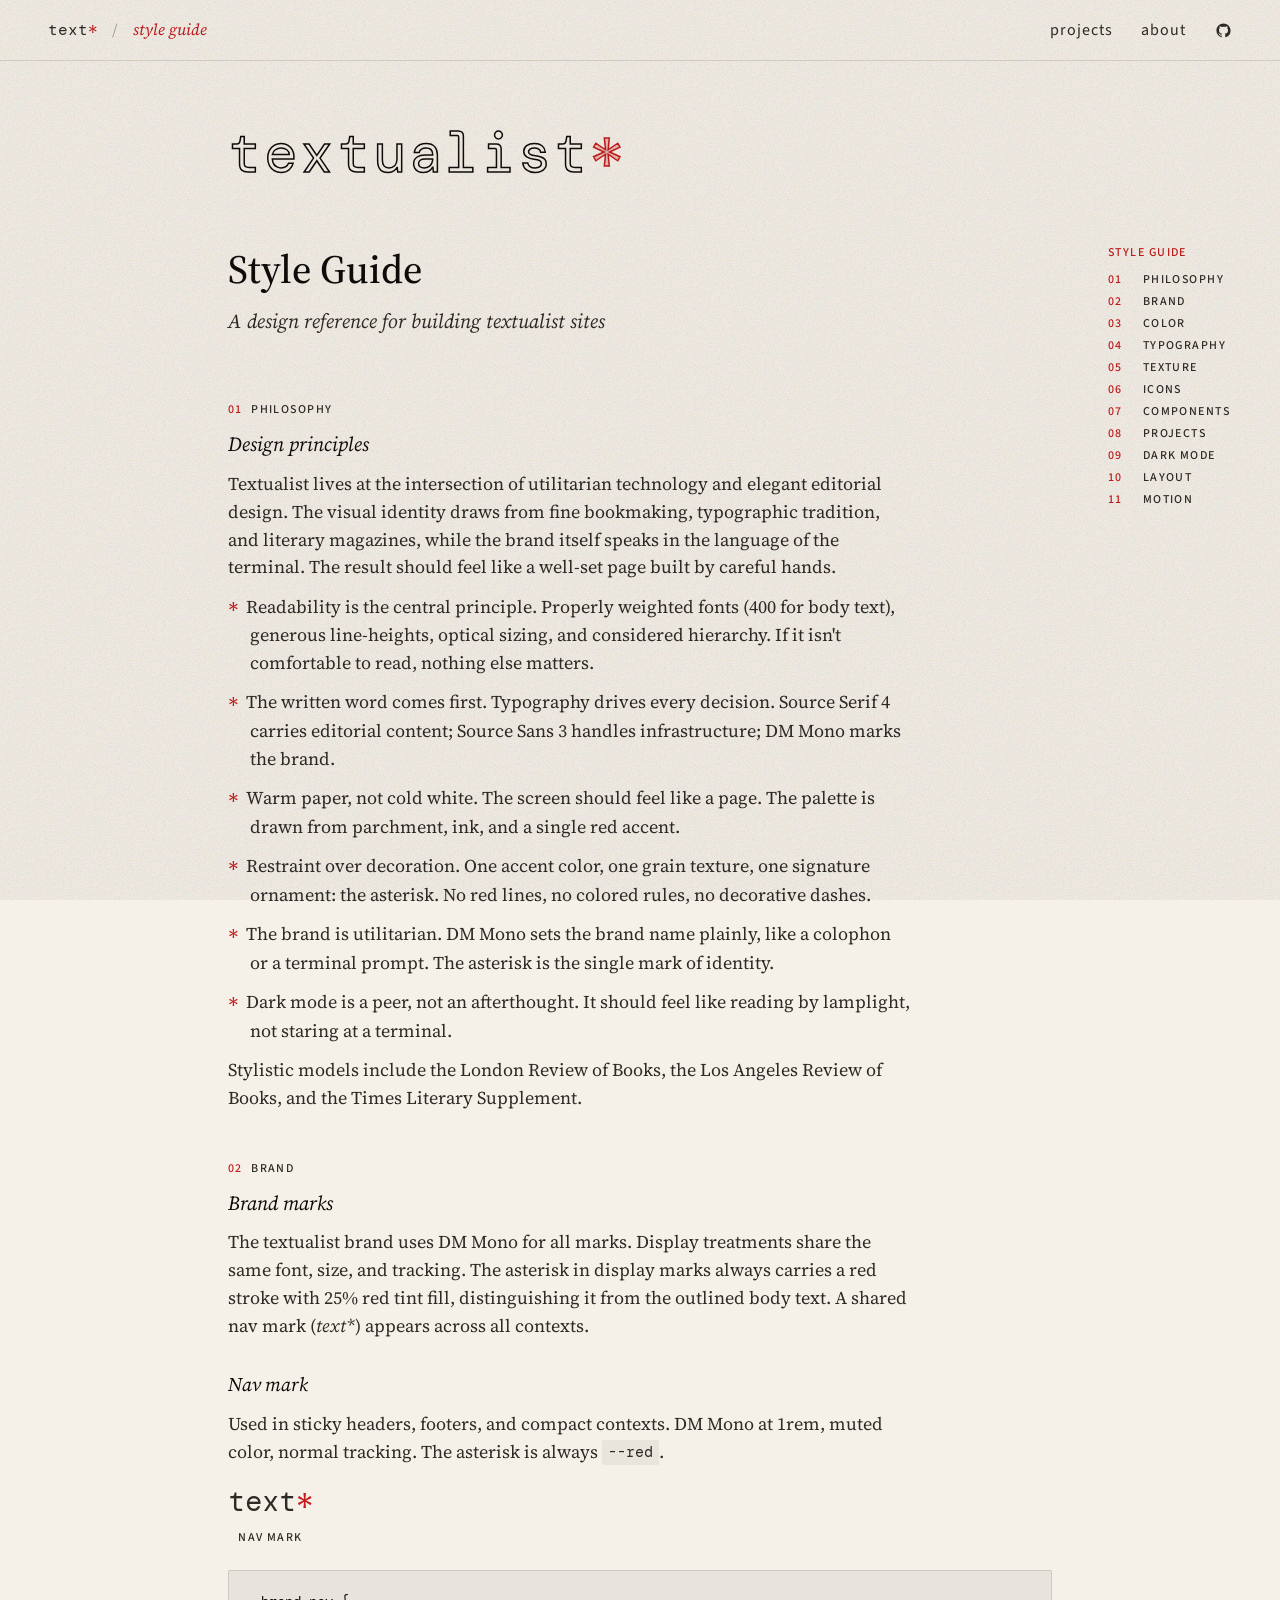
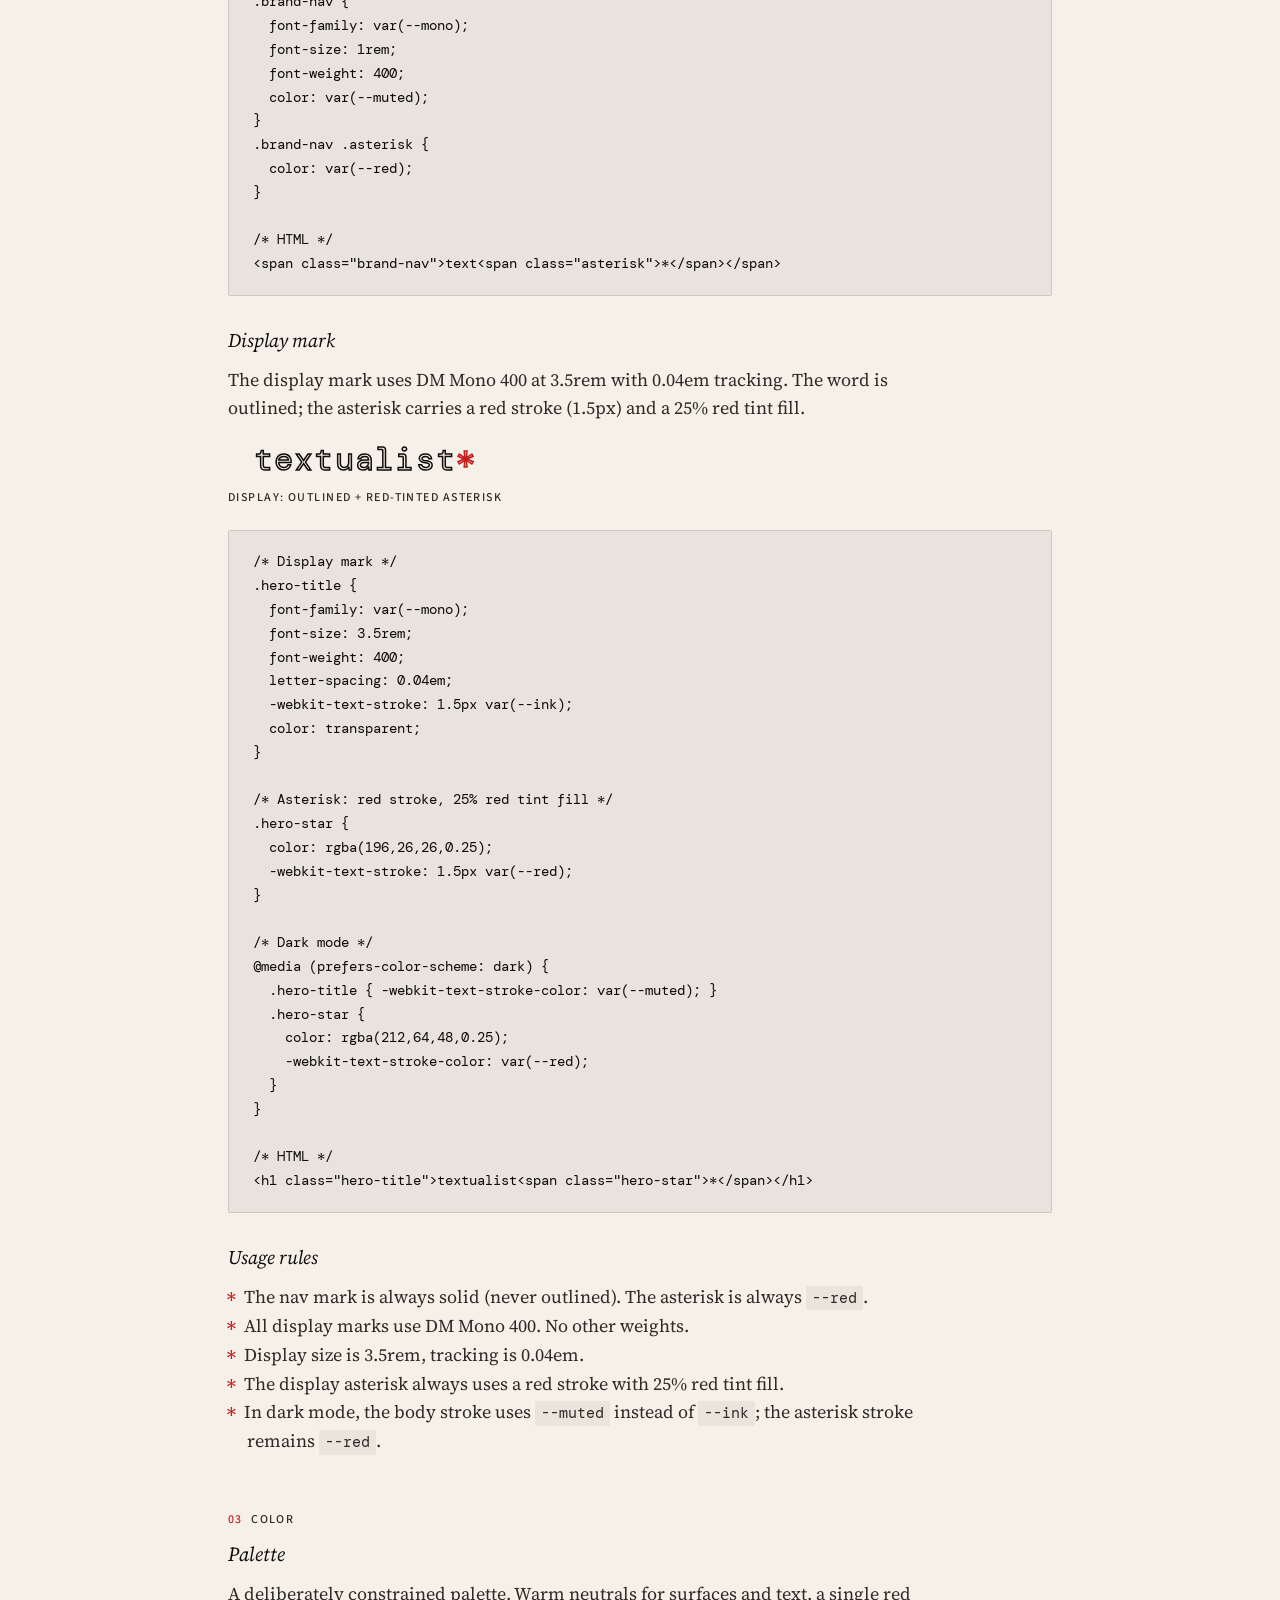
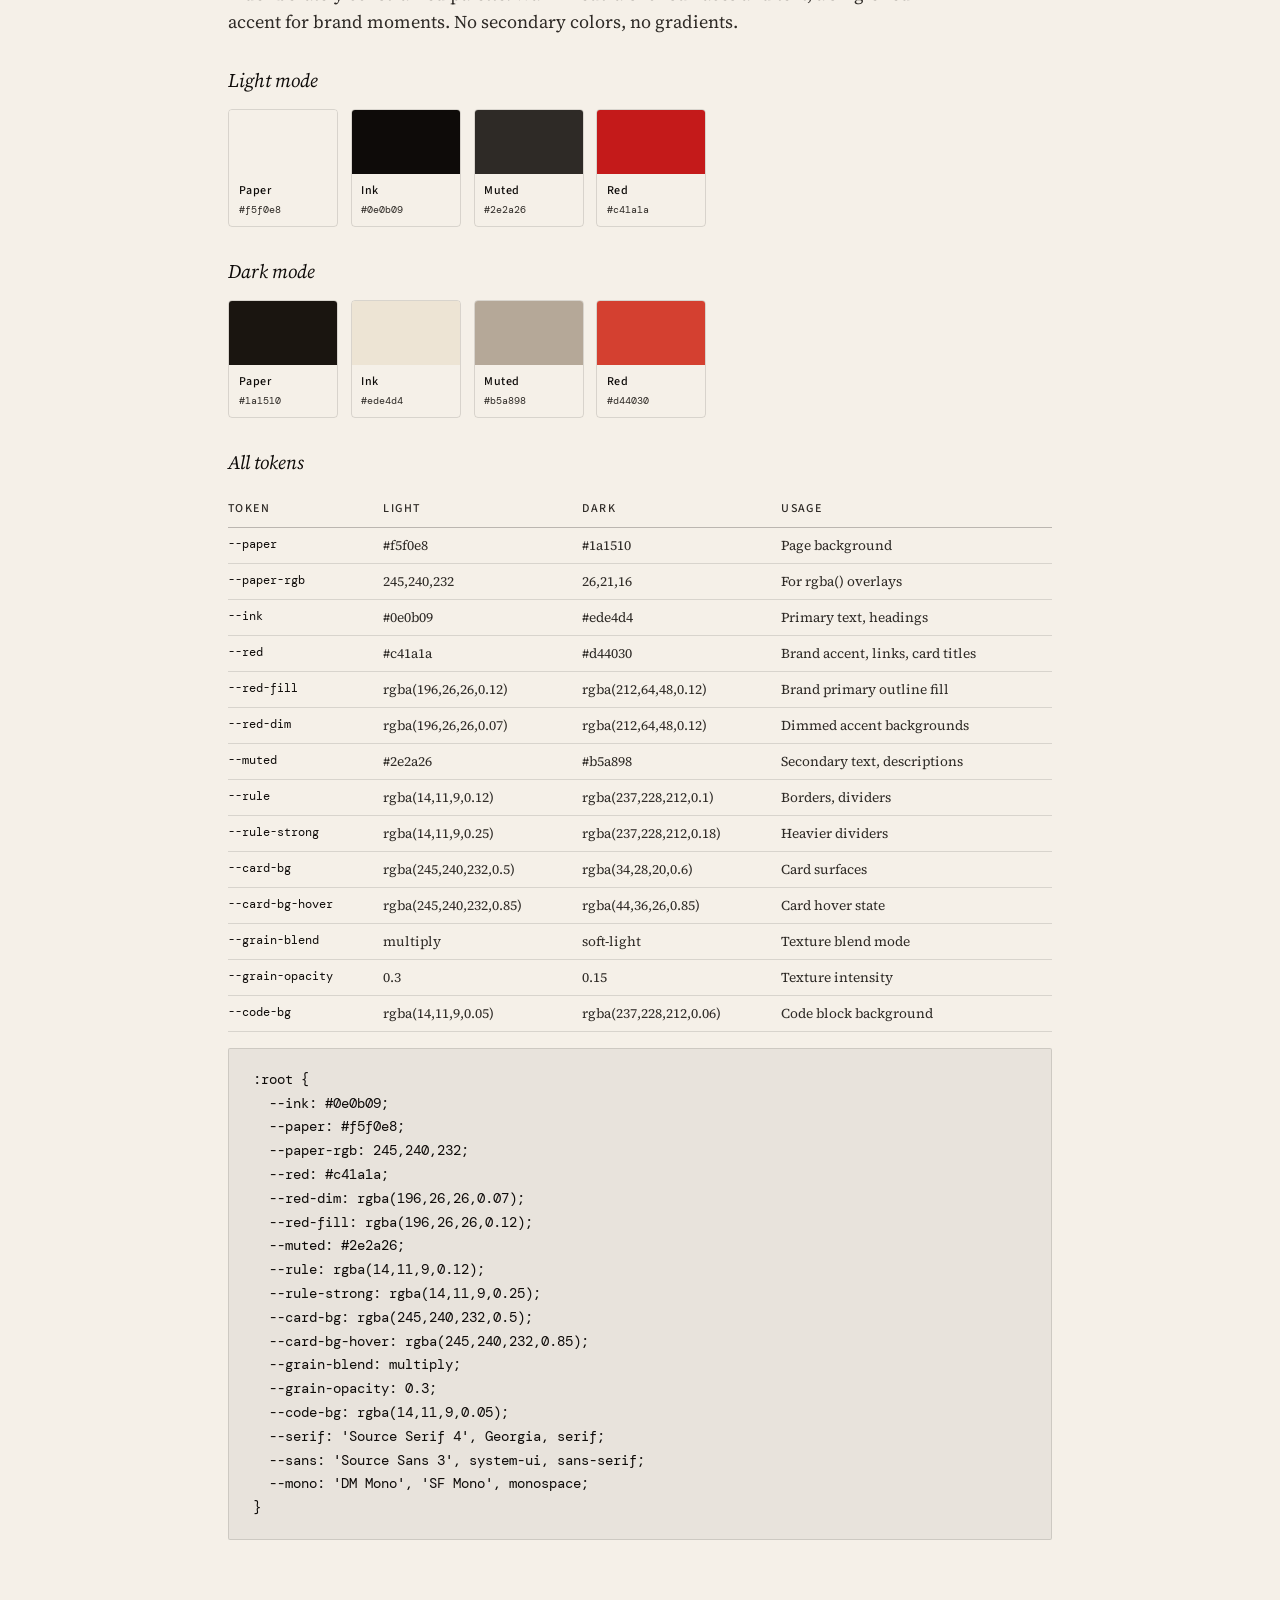
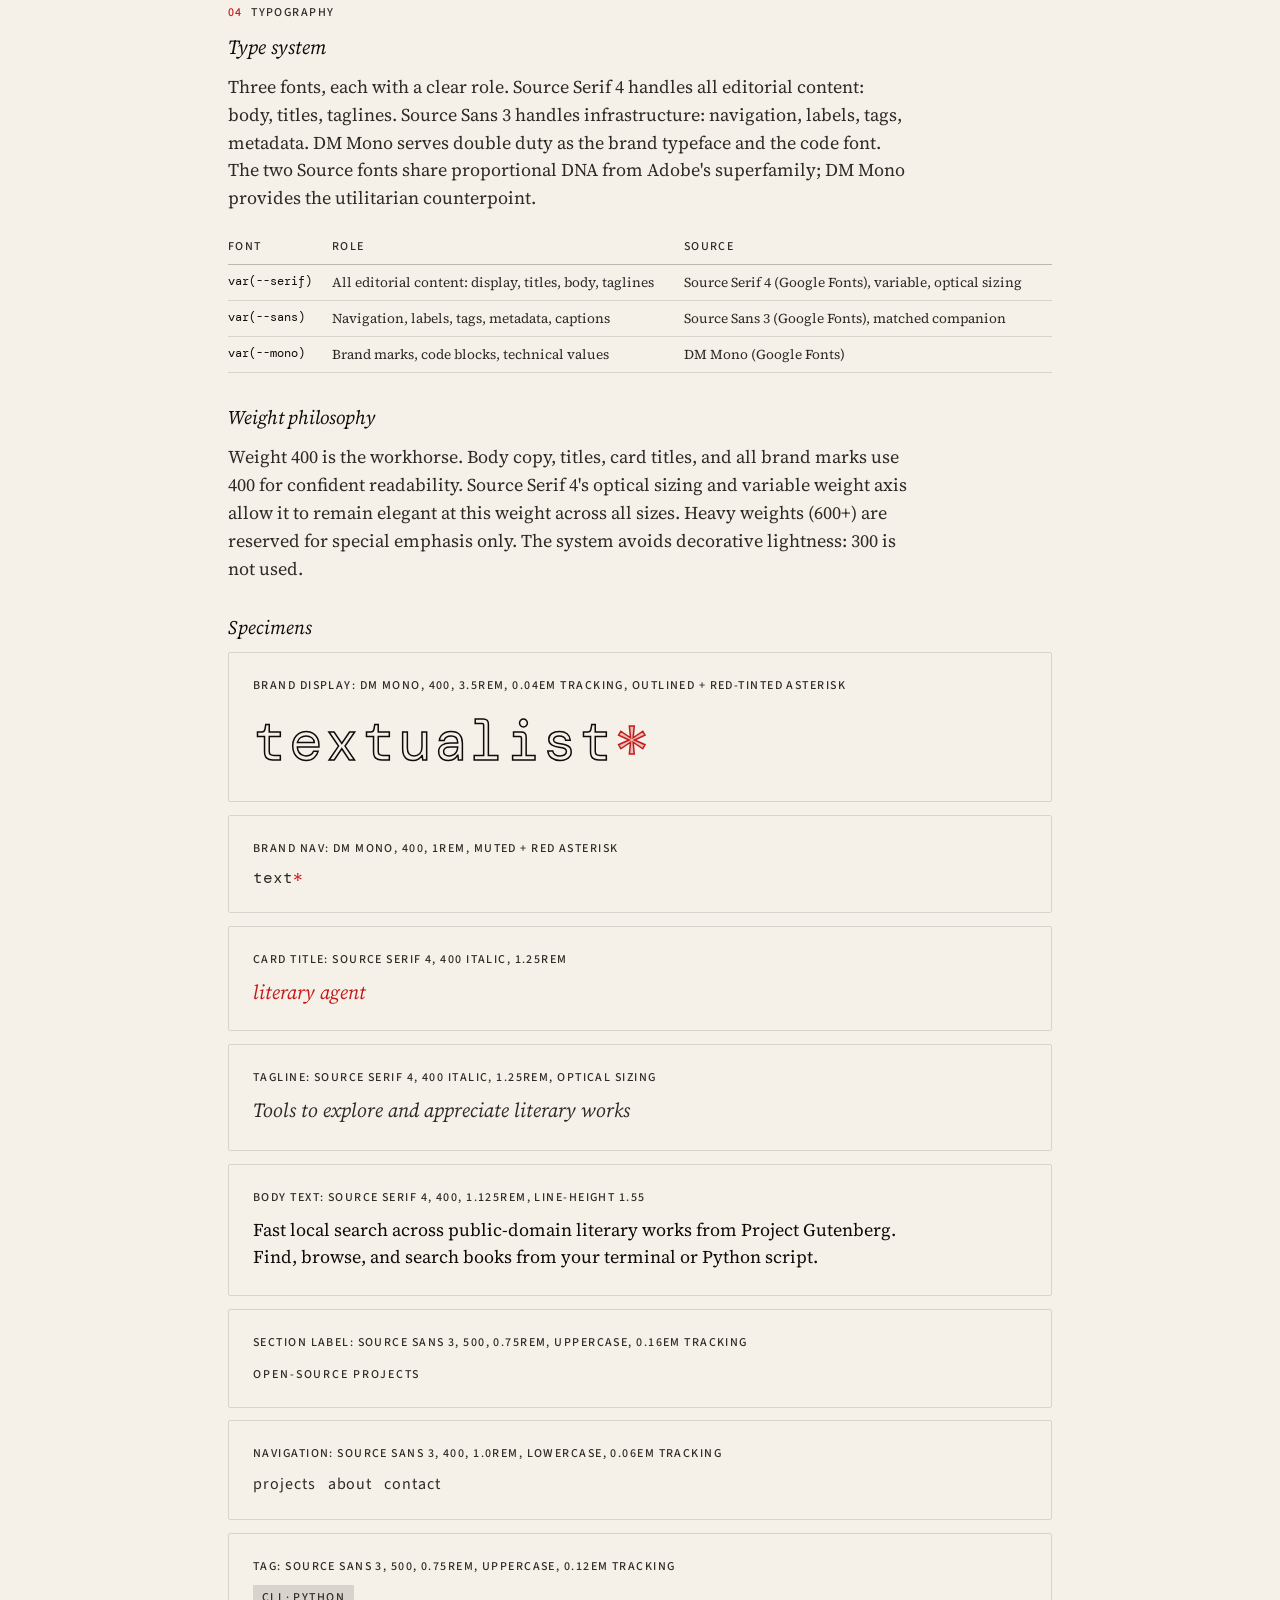
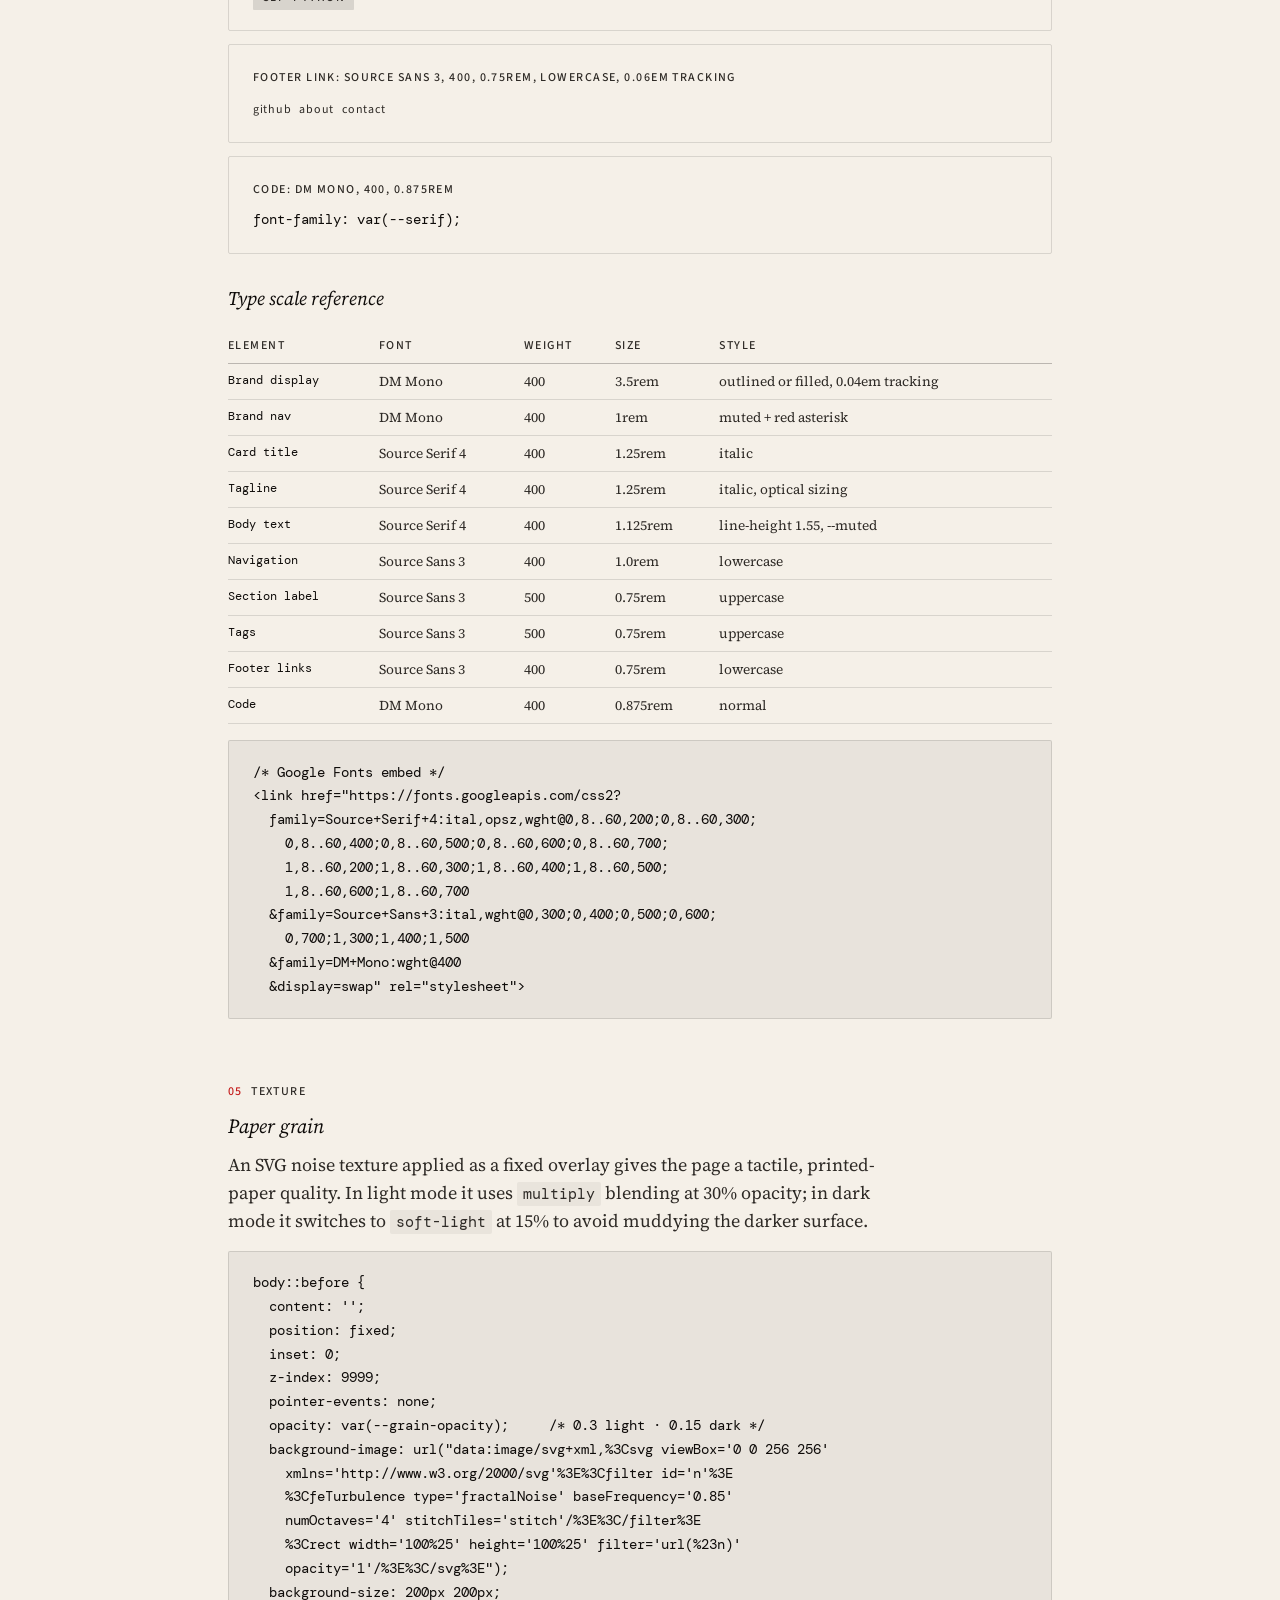
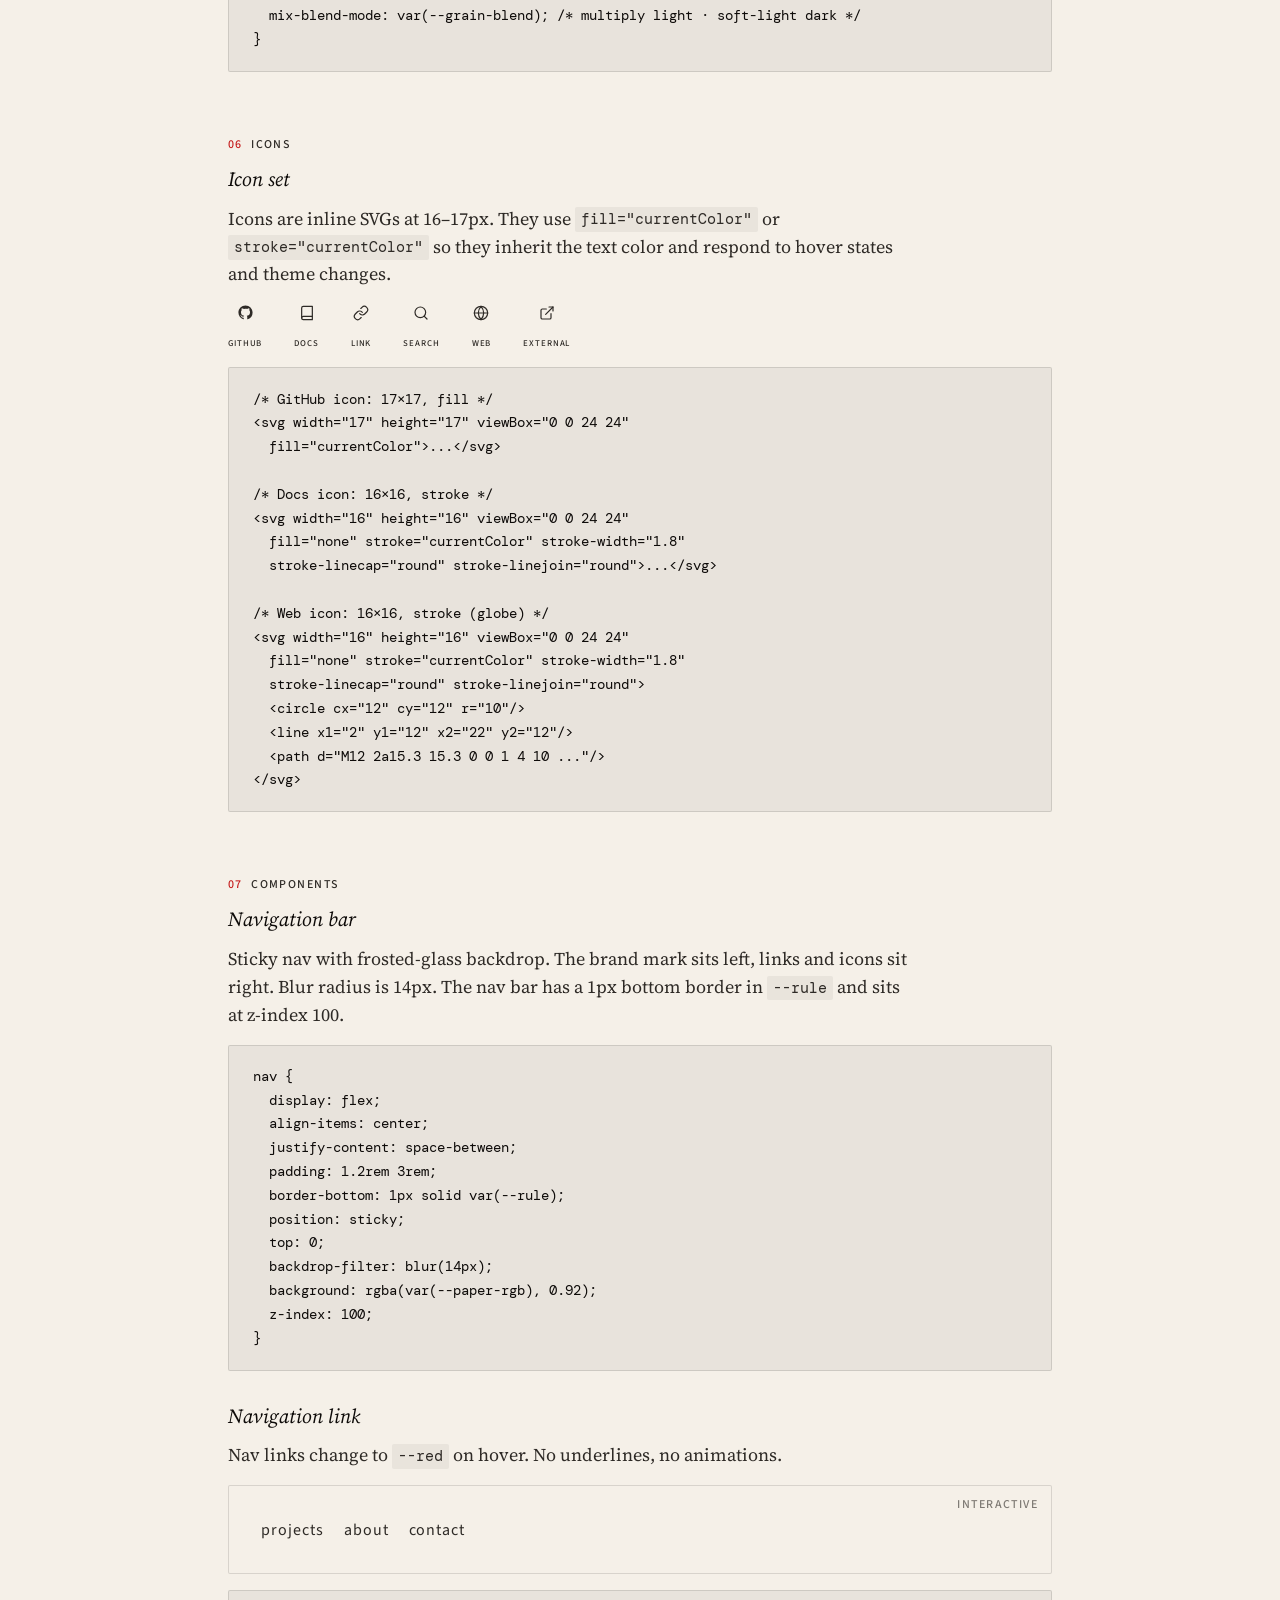
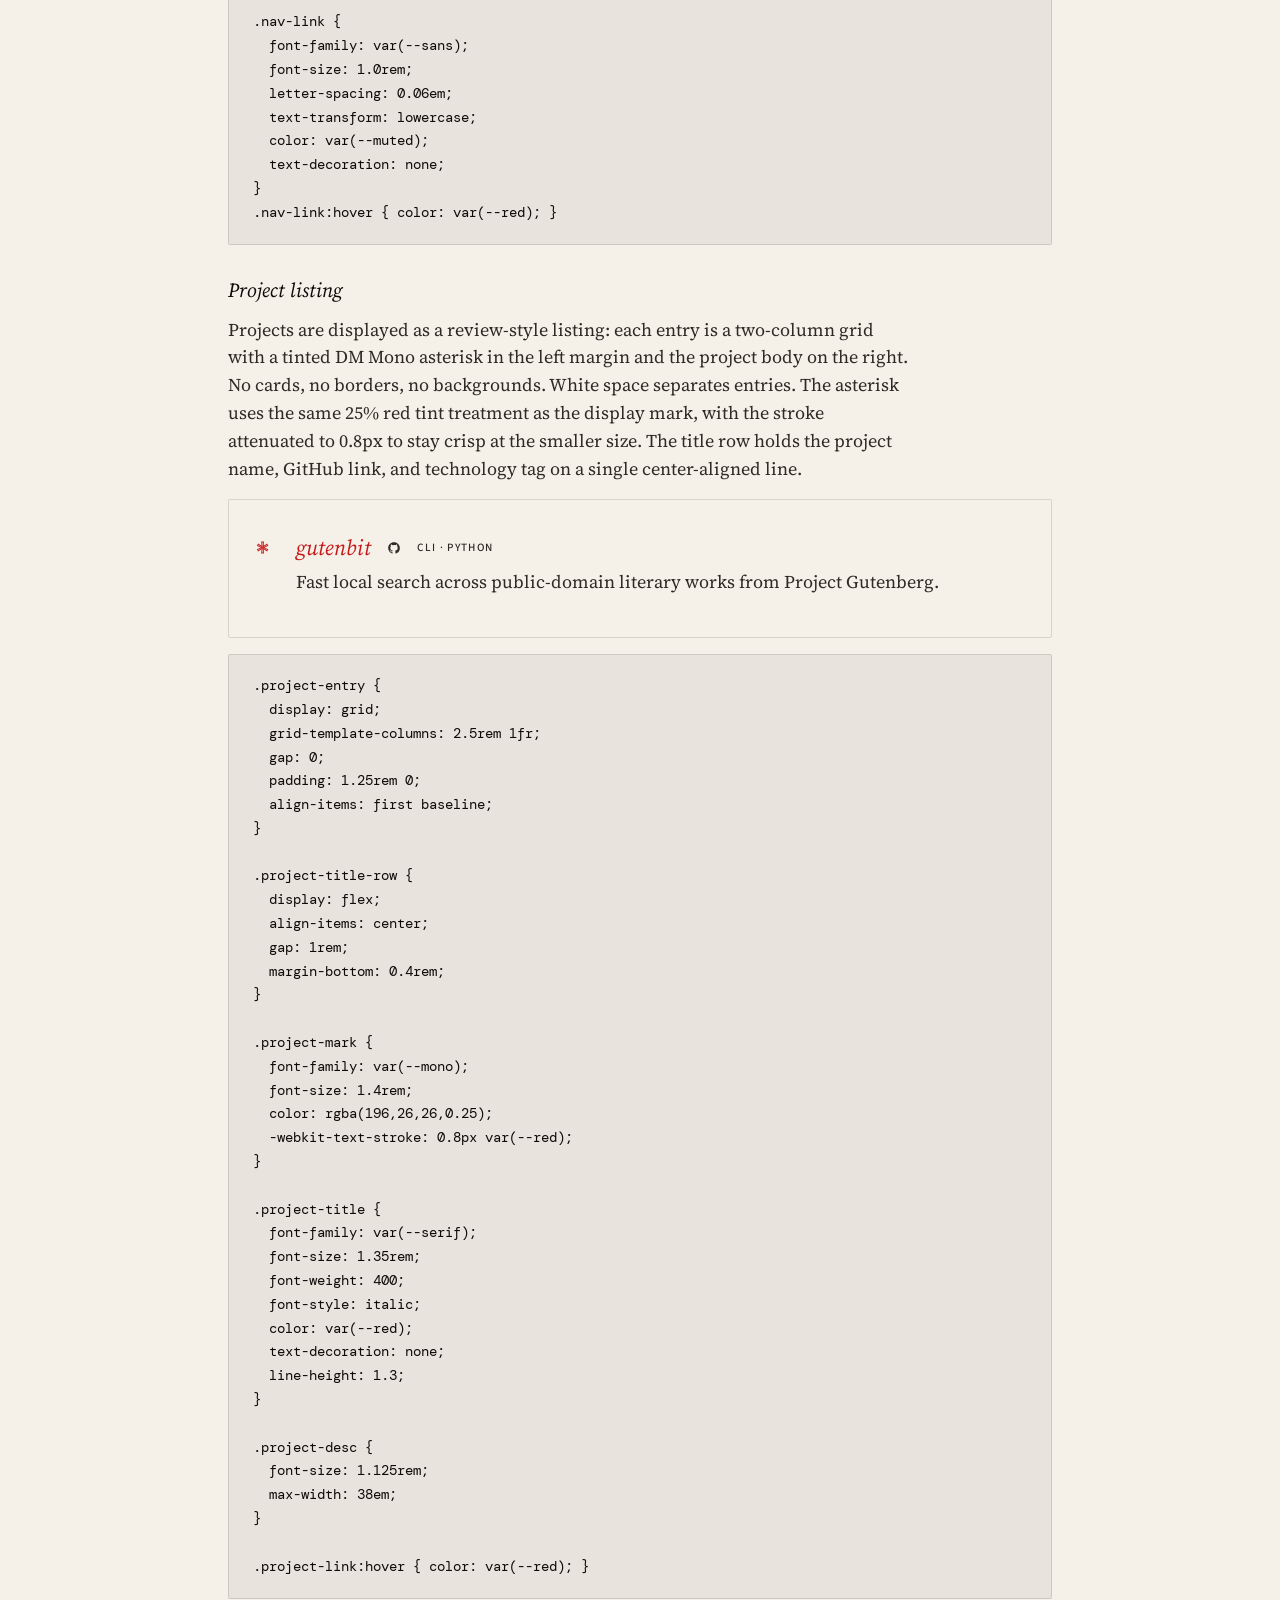
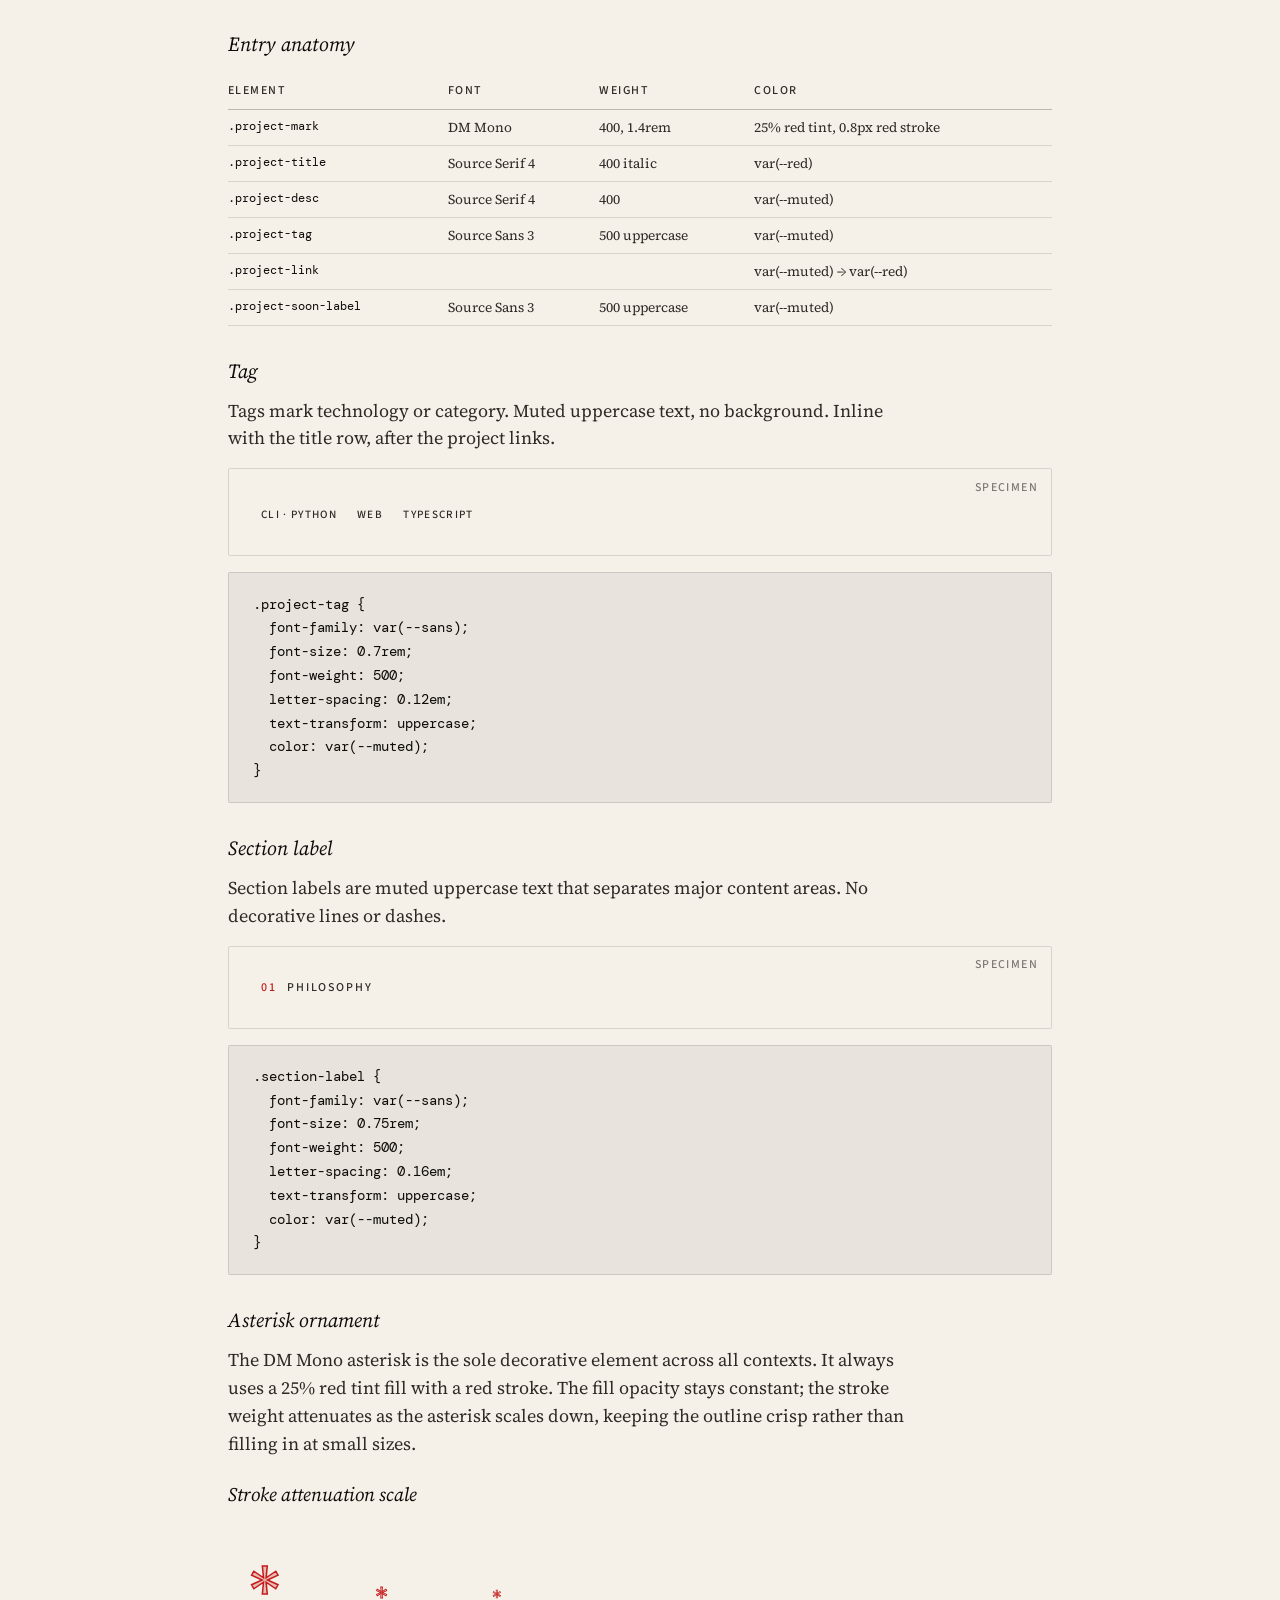
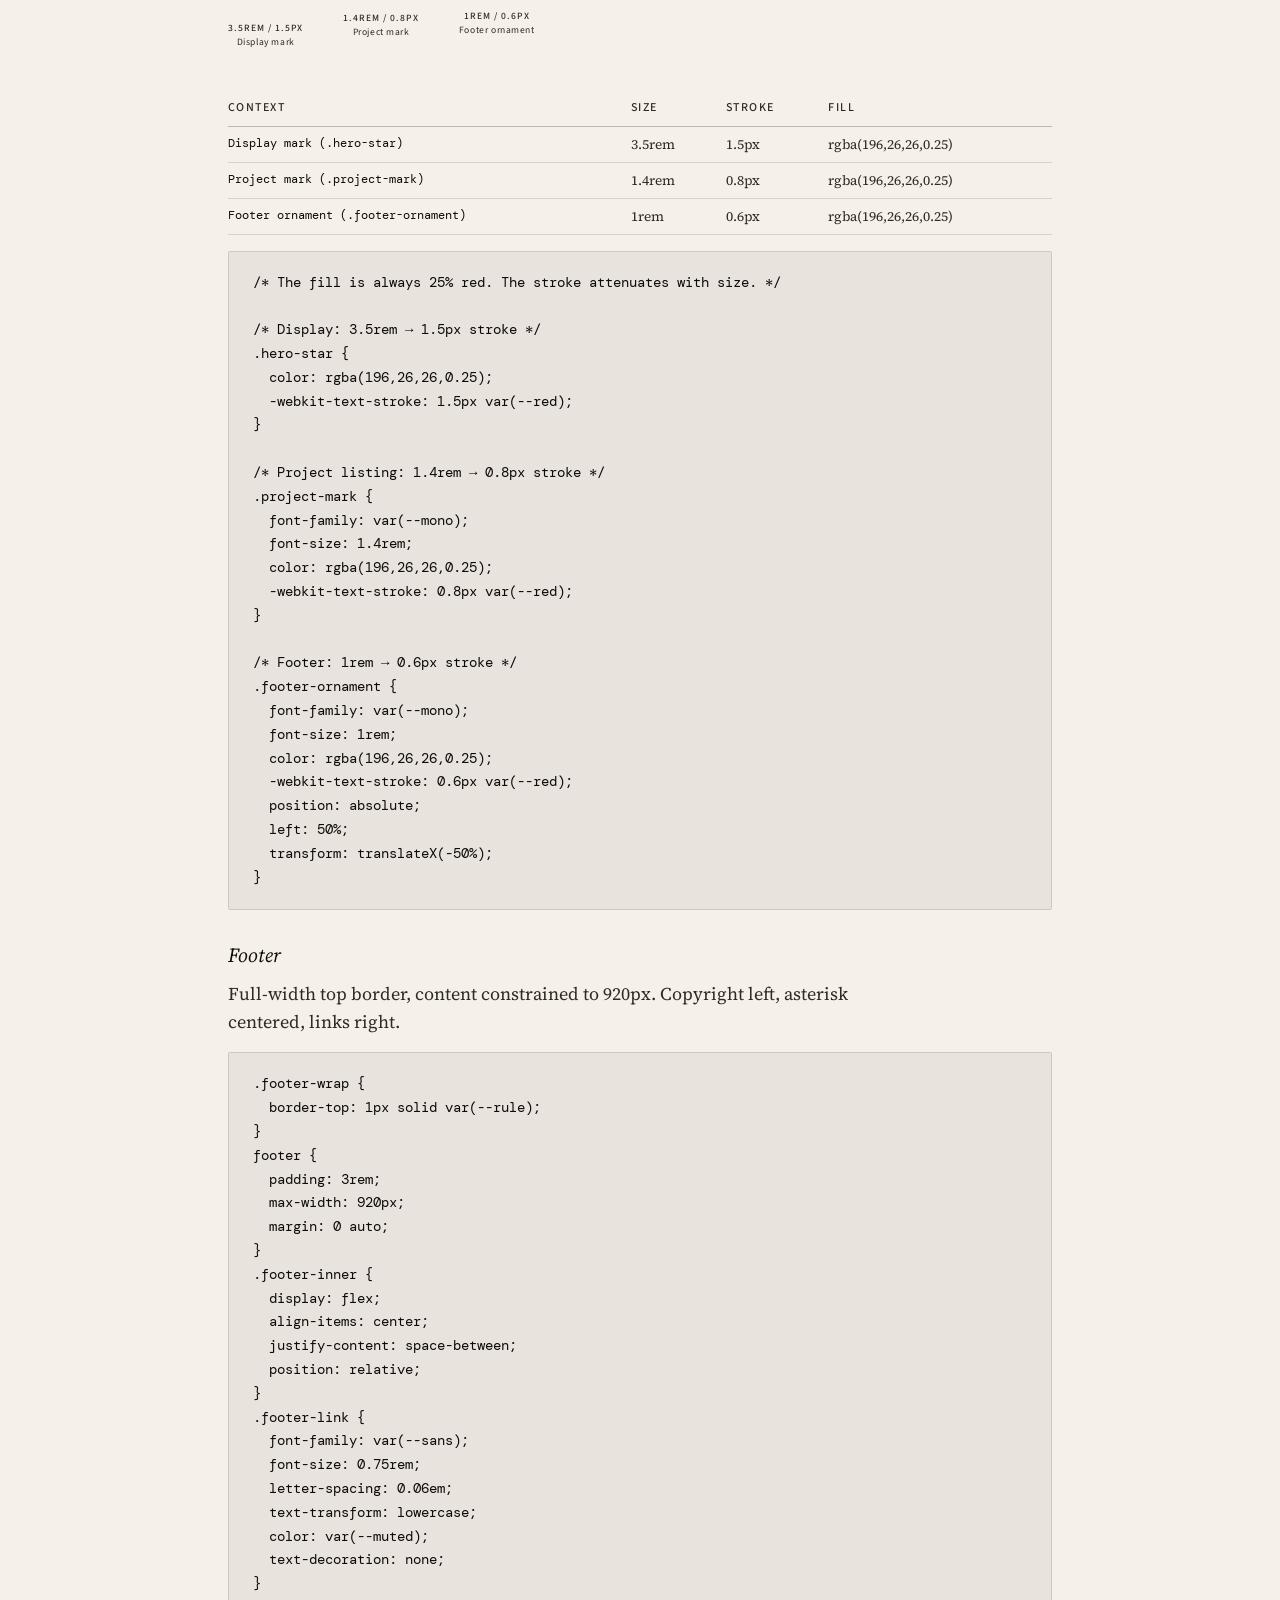
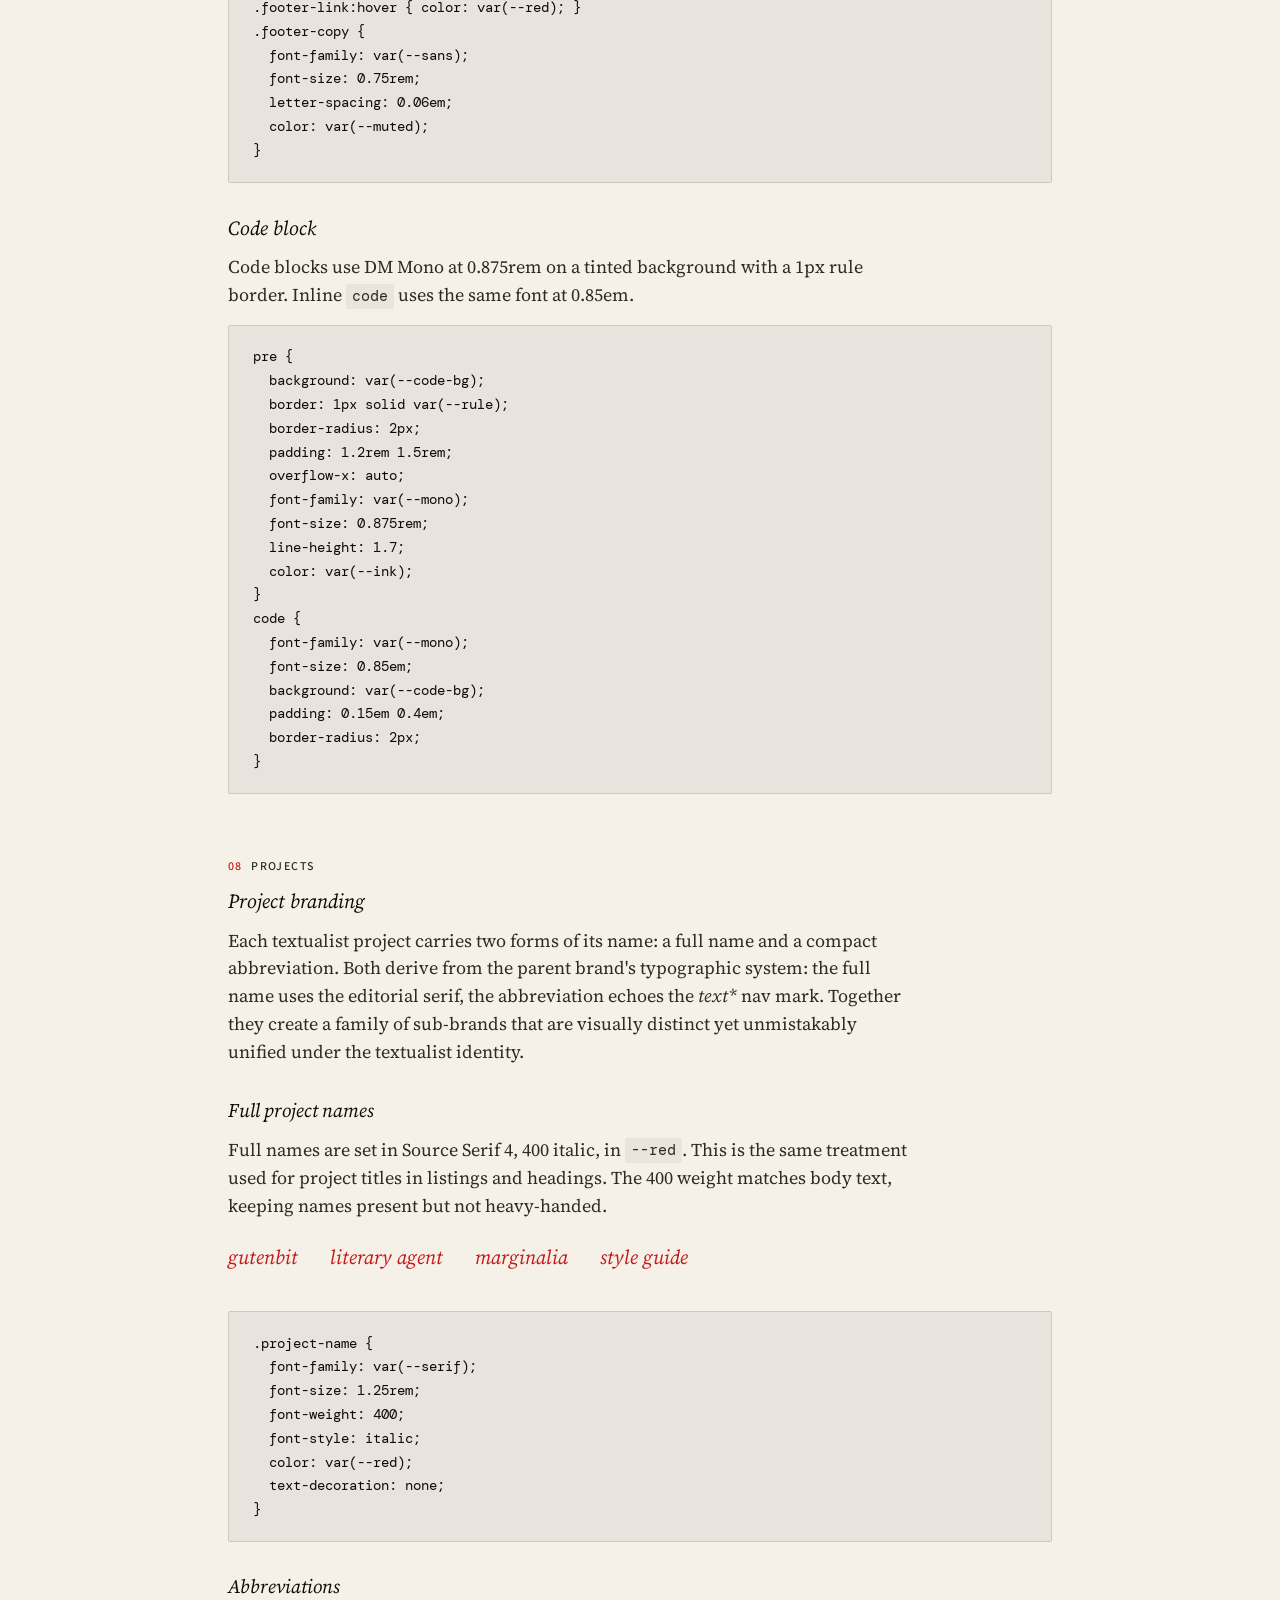
==== style-guide/index.html @ 67b5764e "Add mobile TOC and back-to-top for style guide - Collapsible <details> TOC below hero, visible at ≤1" ====
<!DOCTYPE html>
<html lang="en">
<head>
<meta charset="UTF-8">
<meta name="viewport" content="width=device-width, initial-scale=1.0, viewport-fit=cover">
<meta name="theme-color" content="#f5f0e8">
<title>textualist: Style Guide</title>
<link rel="preconnect" href="https://fonts.googleapis.com">
<link href="https://fonts.googleapis.com/css2?family=DM+Mono:wght@400&family=Source+Sans+3:ital,wght@0,300;0,400;0,500;0,600;0,700;1,300;1,400;1,500&family=Source+Serif+4:ital,opsz,wght@0,8..60,200;0,8..60,300;0,8..60,400;0,8..60,500;0,8..60,600;0,8..60,700;1,8..60,200;1,8..60,300;1,8..60,400;1,8..60,500;1,8..60,600;1,8..60,700&display=swap" rel="stylesheet">
<link rel="stylesheet" href="../css/tokens.css">
<style>
  /* Force mode for preview panels */
  .force-light {
    --ink: #0e0b09;
    --paper: #f5f0e8;
    --paper-rgb: 245,240,232;
    --red: #c41a1a;
    --red-dim: rgba(196,26,26,0.07);
    --muted: #2e2a26;
    --rule: rgba(14,11,9,0.12);
    --card-bg: rgba(245,240,232,0.5);
    --code-bg: rgba(14,11,9,0.05);
  }
  .force-dark {
    --ink: #ede4d4;
    --paper: #1a1510;
    --paper-rgb: 26,21,16;
    --red: #d44030;
    --red-dim: rgba(212,64,48,0.12);
    --muted: #b5a898;
    --rule: rgba(237,228,212,0.1);
    --card-bg: rgba(34,28,20,0.6);
    --code-bg: rgba(237,228,212,0.06);
  }

  /* ═══════════════════════════════════════
     Page frame
     ═══════════════════════════════════════ */
  .guide { max-width: 920px; margin: 0 auto; padding: 0 3rem 6rem; }

  .hero {
    padding: 4rem 3rem 1rem;
    max-width: 920px;
    margin: 0 auto;
  }
  .hero-title {
    font-family: var(--mono);
    font-size: clamp(2.2rem, 5.5vw, 3.5rem);
    font-weight: 400;
    line-height: 1;
    letter-spacing: 0.04em;
    -webkit-text-stroke: 1.5px var(--ink);
    color: transparent;
    margin-bottom: 4rem;
  }
  .hero-star {
    color: rgba(196,26,26,0.25);
    -webkit-text-stroke: 1.5px var(--red);
  }
  .page-title {
    font-family: var(--serif);
    font-size: 2.5rem;
    font-weight: 500;
    line-height: 1.2;
    margin-bottom: 0.8rem;
    font-optical-sizing: auto;
  }
  .hero-tagline {
    font-family: var(--serif);
    font-size: 1.25rem;
    font-weight: 400;
    font-style: italic;
    line-height: 1.55;
    color: var(--muted);
    max-width: 520px;
    font-optical-sizing: auto;
  }

  /* Brand display marks (specimens only) */
  .brand-primary {
    font-family: var(--mono);
    font-size: 3.5rem;
    font-weight: 400;
    letter-spacing: 0.04em;
    -webkit-text-stroke: 1.5px var(--ink);
    color: transparent;
  }

  /* ═══════════════════════════════════════
     Sections
     ═══════════════════════════════════════ */
  .section {
    padding: 3rem 0 0;
  }
  .section-label .num {
    color: var(--red);
    margin-right: 0.4em;
  }
  .section h2 {
    font-family: var(--serif);
    font-size: 1.25rem;
    font-weight: 400;
    font-style: italic;
    margin-bottom: 0.8rem;
    line-height: 1.3;
    font-optical-sizing: auto;
  }
  .section p, .section li {
    font-size: 1.125rem;
    font-weight: 400;
    line-height: 1.55;
    color: var(--muted);
    max-width: 38em;
  }
  .section p + p { margin-top: 0.7rem; }
  .section p.principle {
    padding-left: 1.2em;
    text-indent: -1.2em;
  }
  .section p.principle::before {
    content: '*';
    color: var(--red);
    font-family: var(--mono);
    margin-right: 0.4em;
  }
  .section ul { list-style: none; margin: 0.5rem 0; padding-left: 1.2em; }
  .section li {
    text-indent: -1.2em;
    padding-left: 0;
  }
  .section li::before {
    content: '*';
    color: var(--red);
    margin-right: 0.4em;
    font-family: var(--mono);
  }

  /* ═══════════════════════════════════════
     Swatches
     ═══════════════════════════════════════ */
  .swatch-row {
    display: flex;
    gap: 0.8rem;
    flex-wrap: wrap;
    margin: 1rem 0;
  }
  .swatch {
    width: 110px;
    border-radius: 4px;
    overflow: hidden;
    border: 1px solid var(--rule);
  }
  .swatch-color {
    height: 64px;
  }
  .swatch-info {
    padding: 0.5rem 0.6rem;
    font-family: var(--mono);
    font-size: 0.65rem;
    line-height: 1.5;
    color: var(--muted);
  }
  .swatch-name {
    font-family: var(--sans);
    font-size: 0.75rem;
    font-weight: 500;
    letter-spacing: 0.04em;
    color: var(--ink);
    display: block;
    margin-bottom: 0.15rem;
  }

  /* ═══════════════════════════════════════
     Typography specimens
     ═══════════════════════════════════════ */
  .specimen {
    border: 1px solid var(--rule);
    border-radius: 2px;
    padding: 1.5rem;
    margin: 0.8rem 0;
  }
  .specimen-label {
    font-family: var(--sans);
    font-size: 0.75rem;
    font-weight: 500;
    letter-spacing: 0.12em;
    text-transform: uppercase;
    color: var(--muted);
    margin-bottom: 0.6rem;
  }

  /* ═══════════════════════════════════════
     Mode preview panels
     ═══════════════════════════════════════ */
  .mode-row {
    display: grid;
    grid-template-columns: 1fr 1fr;
    gap: 1rem;
    margin: 1rem 0;
  }
  .mode-panel {
    border-radius: 4px;
    padding: 2rem;
    border: 1px solid var(--rule);
    position: relative;
  }
  .mode-panel .mode-badge {
    position: absolute;
    top: 0.8rem;
    right: 0.8rem;
    font-family: var(--sans);
    font-size: 0.55rem;
    font-weight: 500;
    letter-spacing: 0.1em;
    text-transform: uppercase;
    color: var(--muted);
  }
  .mode-panel .brand-demo {
    font-family: var(--mono);
    font-size: 1.25rem;
    font-weight: 400;
    color: var(--muted);
    margin-bottom: 0.6rem;
  }
  .mode-panel .brand-demo .brand-star { color: var(--red); }
  .mode-panel .body-demo {
    font-family: var(--serif);
    font-size: 1.125rem;
    font-weight: 400;
    line-height: 1.55;
    color: var(--muted);
  }
  .mode-panel .tag-demo {
    display: inline-block;
    margin-top: 0.8rem;
    font-family: var(--sans);
    font-size: 0.75rem;
    font-weight: 500;
    letter-spacing: 0.12em;
    text-transform: uppercase;
    color: var(--muted);
    background: var(--rule);
    padding: 0.25rem 0.55rem;
    border-radius: 1px;
  }

  /* ═══════════════════════════════════════
     Brand marks
     ═══════════════════════════════════════ */
  .brandmark-row {
    display: flex;
    gap: 2.5rem;
    align-items: center;
    flex-wrap: wrap;
    margin: 1rem 0 1.5rem;
  }
  .brandmark {
    text-align: center;
  }
  .brandmark-label {
    font-family: var(--sans);
    font-size: 0.75rem;
    font-weight: 500;
    letter-spacing: 0.12em;
    text-transform: uppercase;
    color: var(--muted);
    margin-top: 0.6rem;
  }

  /* ═══════════════════════════════════════
     Component examples
     ═══════════════════════════════════════ */
  .component-demo {
    border: 1px solid var(--rule);
    border-radius: 2px;
    padding: 1.5rem;
    margin: 1rem 0;
    background: var(--card-bg);
  }
  .component-demo.card-demo {
    padding: 1.5rem 1.7rem;
  }
  .card-demo-links {
    display: flex;
    gap: 0.7rem;
    align-items: center;
  }
  .card-demo-link {
    color: var(--muted);
    display: inline-flex;
    cursor: pointer;
  }
  .card-demo-link:hover {
    color: var(--red);
  }

  /* Interactive component demos */
  .live-demo {
    border: 1px solid var(--rule);
    border-radius: 2px;
    padding: 2rem;
    margin: 1rem 0;
    background: var(--card-bg);
    position: relative;
  }
  .live-demo-label {
    position: absolute;
    top: 0.6rem;
    right: 0.8rem;
    font-family: var(--sans);
    font-size: 0.75rem;
    font-weight: 500;
    letter-spacing: 0.12em;
    text-transform: uppercase;
    color: var(--muted);
    opacity: 0.6;
  }

  /* ═══════════════════════════════════════
     Token table
     ═══════════════════════════════════════ */
  .token-table {
    width: 100%;
    border-collapse: collapse;
    margin: 1rem 0;
    font-size: 0.85rem;
  }
  .token-table th {
    font-family: var(--sans);
    font-size: 0.75rem;
    font-weight: 500;
    letter-spacing: 0.12em;
    text-transform: uppercase;
    color: var(--muted);
    text-align: left;
    padding: 0.6rem 1rem 0.6rem 0;
    border-bottom: 1px solid var(--rule-strong);
  }
  .token-table td {
    padding: 0.5rem 1rem 0.5rem 0;
    border-bottom: 1px solid var(--rule);
    vertical-align: top;
    font-weight: 400;
    color: var(--muted);
  }
  .token-table td:first-child {
    font-family: var(--mono);
    font-size: 0.75rem;
    color: var(--ink);
    font-weight: 400;
  }

  /* ═══════════════════════════════════════
     Floating sidenote TOC
     ═══════════════════════════════════════ */
  .toc {
    position: fixed;
    top: 15.34rem;
    left: calc(50% + 460px + 0.5rem);
    width: auto;
    display: flex;
    flex-direction: column;
    gap: 0.4rem;
    z-index: 50;
    border: none;
    background: none;
    backdrop-filter: none;
    padding: 0;
    align-items: flex-start;
  }
  .toc a {
    font-family: var(--sans);
    font-size: 0.75rem;
    font-weight: 500;
    letter-spacing: 0.12em;
    text-transform: uppercase;
    color: var(--muted);
    text-decoration: none;
    line-height: 1.3;
    white-space: nowrap;
    border: none;
    display: block;
  }
  .toc a:hover { color: var(--red); }
  .toc a.active { color: var(--red); }
  .toc-title {
    color: var(--red);
    font-weight: 700;
    text-transform: none;
    margin-bottom: 0.3rem;
  }
  .toc .toc-num {
    color: var(--red);
    display: inline-block;
    width: 2.2em;
    margin-right: 0.4em;
  }
  @media (max-width: 1200px) {
    .toc { display: none; }
  }

  /* ═══════════════════════════════════════
     Mobile TOC (disclosure)
     ═══════════════════════════════════════ */
  .toc-mobile {
    display: none;
  }
  @media (max-width: 1200px) {
    .toc-mobile {
      display: block;
      max-width: 920px;
      margin: 0 auto;
      padding: 0 3rem;
    }
    .toc-mobile details {
      border-top: 1px solid var(--rule);
      border-bottom: 1px solid var(--rule);
    }
    .toc-mobile summary {
      font-family: var(--sans);
      font-size: 0.75rem;
      font-weight: 500;
      letter-spacing: 0.12em;
      text-transform: uppercase;
      color: var(--muted);
      padding: 0.8rem 0;
      cursor: pointer;
      list-style: none;
    }
    .toc-mobile summary::-webkit-details-marker { display: none; }
    .toc-mobile summary::after {
      content: '+';
      font-family: var(--mono);
      color: var(--red);
      float: right;
    }
    .toc-mobile details[open] summary::after {
      content: '−';
    }
    .toc-mobile .toc-mobile-list {
      display: flex;
      flex-direction: column;
      gap: 0.5rem;
      padding: 0 0 1rem;
    }
    .toc-mobile .toc-mobile-list a {
      font-family: var(--sans);
      font-size: 0.75rem;
      font-weight: 500;
      letter-spacing: 0.12em;
      text-transform: uppercase;
      color: var(--muted);
      text-decoration: none;
      border: none;
    }
    .toc-mobile .toc-mobile-list a:hover,
    .toc-mobile .toc-mobile-list a:active {
      color: var(--red);
    }
    .toc-mobile .toc-mobile-list .toc-num {
      color: var(--red);
      display: inline-block;
      width: 2.2em;
      margin-right: 0.4em;
    }
  }
  @media (max-width: 680px) {
    .toc-mobile { padding: 0 1.5rem; }
  }

  /* ═══════════════════════════════════════
     Back to top (mobile)
     ═══════════════════════════════════════ */
  .back-to-top {
    display: none;
  }
  @media (max-width: 1200px) {
    .back-to-top {
      position: fixed;
      bottom: 1.5rem;
      right: 1.5rem;
      width: 2.2rem;
      height: 2.2rem;
      border-radius: 50%;
      background: var(--paper);
      border: 1px solid var(--rule);
      color: var(--red);
      font-family: var(--mono);
      font-size: 1rem;
      line-height: 2.2rem;
      text-align: center;
      text-decoration: none;
      z-index: 100;
      opacity: 0;
      pointer-events: none;
      transition: opacity 0.2s ease;
    }
    .back-to-top.visible {
      display: block;
      opacity: 1;
      pointer-events: auto;
    }
  }

  .end-mark {
    text-align: center;
    font-family: var(--mono);
    font-size: 1.125rem;
    color: var(--red);
    padding: 2rem 0 0;
  }

  /* Nav link demo */
  .nav-link-demo {
    font-family: var(--sans);
    font-size: 1.0rem;
    letter-spacing: 0.06em;
    text-transform: lowercase;
    color: var(--muted);
    text-decoration: none;
  }
  .nav-link-demo:hover { color: var(--red); }

  /* Icon reference grid */
  .icon-grid {
    display: flex;
    gap: 2rem;
    align-items: center;
    flex-wrap: wrap;
    margin: 1rem 0;
  }
  .icon-item {
    text-align: center;
    color: var(--muted);
  }
  .icon-item svg {
    display: block;
    margin: 0 auto 0.5rem;
  }
  .icon-item span {
    font-family: var(--sans);
    font-size: 0.55rem;
    font-weight: 500;
    letter-spacing: 0.1em;
    text-transform: uppercase;
    color: var(--muted);
  }

  /* Responsive grid demo */
  .grid-demo {
    display: grid;
    grid-template-columns: 1fr 1fr;
    gap: 1rem;
    margin: 1rem 0;
  }
  .grid-demo-cell {
    border: 1px dashed var(--rule-strong);
    border-radius: 2px;
    padding: 1.2rem;
    text-align: center;
    font-family: var(--sans);
    font-size: 0.62rem;
    font-weight: 500;
    letter-spacing: 0.12em;
    text-transform: uppercase;
    color: var(--muted);
  }

  /* ═══════════════════════════════════════
     Responsive
     ═══════════════════════════════════════ */
  @media (max-width: 680px) {
    .hero { padding: 3rem 1.5rem 1rem; }
    .hero-tagline { font-size: 1.125rem; }
    .guide { padding: 0 1.5rem 4rem; }
    .mode-row { grid-template-columns: 1fr; }
    .swatch-row { gap: 0.5rem; }
    .swatch { width: 90px; }
    .grid-demo { grid-template-columns: 1fr; }
  }
</style>
</head>
<body>

<nav>
  <div class="nav-left">
    <a href="../" class="nav-brand">text<span class="brand-star">*</span></a>
    <span class="breadcrumb-sep">/</span>
    <a href="./" class="nav-project">style guide</a>
  </div>
  <div class="nav-right">
    <a href="../#projects" class="nav-link">projects</a>
    <a href="../#about" class="nav-link">about</a>
    <a href="https://github.com/textualist/textualist.github.io/tree/main/style-guide" class="nav-icon" title="GitHub">
      <svg width="17" height="17" viewBox="0 0 24 24" fill="currentColor"><path d="M12 2C6.477 2 2 6.484 2 12.017c0 4.425 2.865 8.18 6.839 9.504.5.092.682-.217.682-.483 0-.237-.008-.868-.013-1.703-2.782.605-3.369-1.343-3.369-1.343-.454-1.158-1.11-1.466-1.11-1.466-.908-.62.069-.608.069-.608 1.003.07 1.531 1.032 1.531 1.032.892 1.53 2.341 1.088 2.91.832.092-.647.35-1.088.636-1.338-2.22-.253-4.555-1.113-4.555-4.951 0-1.093.39-1.988 1.029-2.688-.103-.253-.446-1.272.098-2.65 0 0 .84-.27 2.75 1.026A9.564 9.564 0 0112 6.844c.85.004 1.705.115 2.504.337 1.909-1.296 2.747-1.027 2.747-1.027.546 1.379.202 2.398.1 2.651.64.7 1.028 1.595 1.028 2.688 0 3.848-2.339 4.695-4.566 4.943.359.309.678.92.678 1.855 0 1.338-.012 2.419-.012 2.747 0 .268.18.58.688.482A10.019 10.019 0 0022 12.017C22 6.484 17.522 2 12 2z"/></svg>
    </a>
  </div>
</nav>

<section class="hero">
  <div class="hero-title">textualist<span class="hero-star">*</span></div>
  <h1 class="page-title">Style Guide</h1>
  <p class="hero-tagline">A design reference for building textualist sites</p>
</section>

<div class="toc-mobile">
  <details>
    <summary>Contents</summary>
    <div class="toc-mobile-list">
      <a href="#philosophy"><span class="toc-num">01</span> Philosophy</a>
      <a href="#brand"><span class="toc-num">02</span> Brand</a>
      <a href="#color"><span class="toc-num">03</span> Color</a>
      <a href="#typography"><span class="toc-num">04</span> Typography</a>
      <a href="#texture"><span class="toc-num">05</span> Texture</a>
      <a href="#icons"><span class="toc-num">06</span> Icons</a>
      <a href="#components"><span class="toc-num">07</span> Components</a>
      <a href="#projects"><span class="toc-num">08</span> Projects</a>
      <a href="#dark-mode"><span class="toc-num">09</span> Dark mode</a>
      <a href="#layout"><span class="toc-num">10</span> Layout</a>
      <a href="#animation"><span class="toc-num">11</span> Motion</a>
    </div>
  </details>
</div>

<div class="guide">

  <nav class="toc">
    <a href="#" class="toc-title">Style Guide</a>
    <a href="#philosophy"><span class="toc-num">01</span> Philosophy</a>
    <a href="#brand"><span class="toc-num">02</span> Brand</a>
    <a href="#color"><span class="toc-num">03</span> Color</a>
    <a href="#typography"><span class="toc-num">04</span> Typography</a>
    <a href="#texture"><span class="toc-num">05</span> Texture</a>
    <a href="#icons"><span class="toc-num">06</span> Icons</a>
    <a href="#components"><span class="toc-num">07</span> Components</a>
    <a href="#projects"><span class="toc-num">08</span> Projects</a>
    <a href="#dark-mode"><span class="toc-num">09</span> Dark mode</a>
    <a href="#layout"><span class="toc-num">10</span> Layout</a>
    <a href="#animation"><span class="toc-num">11</span> Motion</a>
  </nav>

  <!-- ═══ 01 PHILOSOPHY ═══ -->
  <div class="section" id="philosophy">
    <div class="section-label"><span class="num">01</span> Philosophy</div>
    <h2>Design principles</h2>
    <p>Textualist lives at the intersection of utilitarian technology and elegant editorial design. The visual identity draws from fine bookmaking, typographic tradition, and literary magazines, while the brand itself speaks in the language of the terminal. The result should feel like a well-set page built by careful hands.</p>
    <p class="principle">Readability is the central principle. Properly weighted fonts (400 for body text), generous line-heights, optical sizing, and considered hierarchy. If it isn't comfortable to read, nothing else matters.</p>
    <p class="principle">The written word comes first. Typography drives every decision. Source Serif 4 carries editorial content; Source Sans 3 handles infrastructure; DM Mono marks the brand.</p>
    <p class="principle">Warm paper, not cold white. The screen should feel like a page. The palette is drawn from parchment, ink, and a single red accent.</p>
    <p class="principle">Restraint over decoration. One accent color, one grain texture, one signature ornament: the asterisk. No red lines, no colored rules, no decorative dashes.</p>
    <p class="principle">The brand is utilitarian. DM Mono sets the brand name plainly, like a colophon or a terminal prompt. The asterisk is the single mark of identity.</p>
    <p class="principle">Dark mode is a peer, not an afterthought. It should feel like reading by lamplight, not staring at a terminal.</p>
    <p>Stylistic models include the London Review of Books, the Los Angeles Review of Books, and the Times Literary Supplement.</p>
  </div>

  <!-- ═══ 02 BRAND ═══ -->
  <div class="section" id="brand">
    <div class="section-label"><span class="num">02</span> Brand</div>
    <h2>Brand marks</h2>
    <p>The textualist brand uses DM Mono for all marks. Display treatments share the same font, size, and tracking. The asterisk in display marks always carries a red stroke with 25% red tint fill, distinguishing it from the outlined body text. A shared nav mark (<em>text*</em>) appears across all contexts.</p>

    <h2 style="font-size:1.2rem;margin-top:2rem">Nav mark</h2>
    <p>Used in sticky headers, footers, and compact contexts. DM Mono at 1rem, muted color, normal tracking. The asterisk is always <code>--red</code>.</p>
    <div class="brandmark-row">
      <div class="brandmark">
        <span style="font-family:var(--mono);font-size:1.8rem;color:var(--muted)">text<span style="color:var(--red)">*</span></span>
        <div class="brandmark-label">Nav mark</div>
      </div>
    </div>
    <pre>.brand-nav {
  font-family: var(--mono);
  font-size: 1rem;
  font-weight: 400;
  color: var(--muted);
}
.brand-nav .asterisk {
  color: var(--red);
}

/* HTML */
&lt;span class="brand-nav"&gt;text&lt;span class="asterisk"&gt;*&lt;/span&gt;&lt;/span&gt;</pre>

    <h2 style="font-size:1.2rem;margin-top:2rem">Display mark</h2>
    <p>The display mark uses DM Mono 400 at 3.5rem with 0.04em tracking. The word is outlined; the asterisk carries a red stroke (1.5px) and a 25% red tint fill.</p>
    <div class="brandmark-row">
      <div class="brandmark">
        <span style="font-family:var(--mono);font-size:2rem;letter-spacing:0.04em;-webkit-text-stroke:1.5px var(--ink);color:transparent">textualist<span style="color:rgba(196,26,26,0.25);-webkit-text-stroke-color:var(--red)">*</span></span>
        <div class="brandmark-label">Display: outlined + red-tinted asterisk</div>
      </div>
    </div>

    <pre>/* Display mark */
.hero-title {
  font-family: var(--mono);
  font-size: 3.5rem;
  font-weight: 400;
  letter-spacing: 0.04em;
  -webkit-text-stroke: 1.5px var(--ink);
  color: transparent;
}

/* Asterisk: red stroke, 25% red tint fill */
.hero-star {
  color: rgba(196,26,26,0.25);
  -webkit-text-stroke: 1.5px var(--red);
}

/* Dark mode */
@media (prefers-color-scheme: dark) {
  .hero-title { -webkit-text-stroke-color: var(--muted); }
  .hero-star {
    color: rgba(212,64,48,0.25);
    -webkit-text-stroke-color: var(--red);
  }
}

/* HTML */
&lt;h1 class="hero-title"&gt;textualist&lt;span class="hero-star"&gt;*&lt;/span&gt;&lt;/h1&gt;</pre>

    <h2 style="font-size:1.2rem;margin-top:2rem">Usage rules</h2>
    <ul>
      <li>The nav mark is always solid (never outlined). The asterisk is always <code>--red</code>.</li>
      <li>All display marks use DM Mono 400. No other weights.</li>
      <li>Display size is 3.5rem, tracking is 0.04em.</li>
      <li>The display asterisk always uses a red stroke with 25% red tint fill.</li>
      <li>In dark mode, the body stroke uses <code>--muted</code> instead of <code>--ink</code>; the asterisk stroke remains <code>--red</code>.</li>
    </ul>
  </div>

  <!-- ═══ 03 COLOR ═══ -->
  <div class="section" id="color">
    <div class="section-label"><span class="num">03</span> Color</div>
    <h2>Palette</h2>
    <p>A deliberately constrained palette. Warm neutrals for surfaces and text, a single red accent for brand moments. No secondary colors, no gradients.</p>

    <h2 style="font-size:1.2rem;margin-top:2rem">Light mode</h2>
    <div class="swatch-row">
      <div class="swatch">
        <div class="swatch-color" style="background:#f5f0e8"></div>
        <div class="swatch-info"><span class="swatch-name">Paper</span>#f5f0e8</div>
      </div>
      <div class="swatch">
        <div class="swatch-color" style="background:#0e0b09"></div>
        <div class="swatch-info"><span class="swatch-name">Ink</span>#0e0b09</div>
      </div>
      <div class="swatch">
        <div class="swatch-color" style="background:#2e2a26"></div>
        <div class="swatch-info"><span class="swatch-name">Muted</span>#2e2a26</div>
      </div>
      <div class="swatch">
        <div class="swatch-color" style="background:#c41a1a"></div>
        <div class="swatch-info"><span class="swatch-name">Red</span>#c41a1a</div>
      </div>
    </div>

    <h2 style="font-size:1.2rem;margin-top:2rem">Dark mode</h2>
    <div class="swatch-row">
      <div class="swatch">
        <div class="swatch-color" style="background:#1a1510"></div>
        <div class="swatch-info"><span class="swatch-name">Paper</span>#1a1510</div>
      </div>
      <div class="swatch">
        <div class="swatch-color" style="background:#ede4d4"></div>
        <div class="swatch-info"><span class="swatch-name">Ink</span>#ede4d4</div>
      </div>
      <div class="swatch">
        <div class="swatch-color" style="background:#b5a898"></div>
        <div class="swatch-info"><span class="swatch-name">Muted</span>#b5a898</div>
      </div>
      <div class="swatch">
        <div class="swatch-color" style="background:#d44030"></div>
        <div class="swatch-info"><span class="swatch-name">Red</span>#d44030</div>
      </div>
    </div>

    <h2 style="font-size:1.2rem;margin-top:2rem">All tokens</h2>
    <table class="token-table">
      <thead>
        <tr><th>Token</th><th>Light</th><th>Dark</th><th>Usage</th></tr>
      </thead>
      <tbody>
        <tr><td>--paper</td><td>#f5f0e8</td><td>#1a1510</td><td>Page background</td></tr>
        <tr><td>--paper-rgb</td><td>245,240,232</td><td>26,21,16</td><td>For rgba() overlays</td></tr>
        <tr><td>--ink</td><td>#0e0b09</td><td>#ede4d4</td><td>Primary text, headings</td></tr>
        <tr><td>--red</td><td>#c41a1a</td><td>#d44030</td><td>Brand accent, links, card titles</td></tr>
        <tr><td>--red-fill</td><td>rgba(196,26,26,0.12)</td><td>rgba(212,64,48,0.12)</td><td>Brand primary outline fill</td></tr>
        <tr><td>--red-dim</td><td>rgba(196,26,26,0.07)</td><td>rgba(212,64,48,0.12)</td><td>Dimmed accent backgrounds</td></tr>
        <tr><td>--muted</td><td>#2e2a26</td><td>#b5a898</td><td>Secondary text, descriptions</td></tr>
        <tr><td>--rule</td><td>rgba(14,11,9,0.12)</td><td>rgba(237,228,212,0.1)</td><td>Borders, dividers</td></tr>
        <tr><td>--rule-strong</td><td>rgba(14,11,9,0.25)</td><td>rgba(237,228,212,0.18)</td><td>Heavier dividers</td></tr>
        <tr><td>--card-bg</td><td>rgba(245,240,232,0.5)</td><td>rgba(34,28,20,0.6)</td><td>Card surfaces</td></tr>
        <tr><td>--card-bg-hover</td><td>rgba(245,240,232,0.85)</td><td>rgba(44,36,26,0.85)</td><td>Card hover state</td></tr>
        <tr><td>--grain-blend</td><td>multiply</td><td>soft-light</td><td>Texture blend mode</td></tr>
        <tr><td>--grain-opacity</td><td>0.3</td><td>0.15</td><td>Texture intensity</td></tr>
        <tr><td>--code-bg</td><td>rgba(14,11,9,0.05)</td><td>rgba(237,228,212,0.06)</td><td>Code block background</td></tr>
      </tbody>
    </table>

    <pre>:root {
  --ink: #0e0b09;
  --paper: #f5f0e8;
  --paper-rgb: 245,240,232;
  --red: #c41a1a;
  --red-dim: rgba(196,26,26,0.07);
  --red-fill: rgba(196,26,26,0.12);
  --muted: #2e2a26;
  --rule: rgba(14,11,9,0.12);
  --rule-strong: rgba(14,11,9,0.25);
  --card-bg: rgba(245,240,232,0.5);
  --card-bg-hover: rgba(245,240,232,0.85);
  --grain-blend: multiply;
  --grain-opacity: 0.3;
  --code-bg: rgba(14,11,9,0.05);
  --serif: 'Source Serif 4', Georgia, serif;
  --sans: 'Source Sans 3', system-ui, sans-serif;
  --mono: 'DM Mono', 'SF Mono', monospace;
}</pre>
  </div>

  <!-- ═══ 04 TYPOGRAPHY ═══ -->
  <div class="section" id="typography">
    <div class="section-label"><span class="num">04</span> Typography</div>
    <h2>Type system</h2>
    <p>Three fonts, each with a clear role. Source Serif 4 handles all editorial content: body, titles, taglines. Source Sans 3 handles infrastructure: navigation, labels, tags, metadata. DM Mono serves double duty as the brand typeface and the code font. The two Source fonts share proportional DNA from Adobe's superfamily; DM Mono provides the utilitarian counterpoint.</p>

    <table class="token-table">
      <thead>
        <tr><th>Font</th><th>Role</th><th>Source</th></tr>
      </thead>
      <tbody>
        <tr><td>var(--serif)</td><td>All editorial content: display, titles, body, taglines</td><td>Source Serif 4 (Google Fonts), variable, optical sizing</td></tr>
        <tr><td>var(--sans)</td><td>Navigation, labels, tags, metadata, captions</td><td>Source Sans 3 (Google Fonts), matched companion</td></tr>
        <tr><td>var(--mono)</td><td>Brand marks, code blocks, technical values</td><td>DM Mono (Google Fonts)</td></tr>
      </tbody>
    </table>

    <h2 style="font-size:1.2rem;margin-top:2rem">Weight philosophy</h2>
    <p>Weight 400 is the workhorse. Body copy, titles, card titles, and all brand marks use 400 for confident readability. Source Serif 4's optical sizing and variable weight axis allow it to remain elegant at this weight across all sizes. Heavy weights (600+) are reserved for special emphasis only. The system avoids decorative lightness: 300 is not used.</p>

    <h2 style="font-size:1.2rem;margin-top:2rem">Specimens</h2>

    <div class="specimen">
      <div class="specimen-label">Brand display: DM Mono, 400, 3.5rem, 0.04em tracking, outlined + red-tinted asterisk</div>
      <span style="font-family:var(--mono);font-size:3.5rem;font-weight:400;letter-spacing:0.04em;-webkit-text-stroke:1.5px var(--ink);color:transparent">textualist<span style="color:rgba(196,26,26,0.25);-webkit-text-stroke-color:var(--red)">*</span></span>
    </div>

    <div class="specimen">
      <div class="specimen-label">Brand nav: DM Mono, 400, 1rem, muted + red asterisk</div>
      <span style="font-family:var(--mono);font-size:1rem;color:var(--muted)">text<span style="color:var(--red)">*</span></span>
    </div>

    <div class="specimen">
      <div class="specimen-label">Card title: Source Serif 4, 400 italic, 1.25rem</div>
      <span style="font-family:var(--serif);font-size:1.25rem;font-weight:400;font-style:italic;color:var(--red)">literary agent</span>
    </div>

    <div class="specimen">
      <div class="specimen-label">Tagline: Source Serif 4, 400 italic, 1.25rem, optical sizing</div>
      <p style="font-family:var(--serif);font-size:1.25rem;font-weight:400;font-style:italic;color:var(--muted);font-optical-sizing:auto">Tools to explore and appreciate literary works</p>
    </div>

    <div class="specimen">
      <div class="specimen-label">Body text: Source Serif 4, 400, 1.125rem, line-height 1.55</div>
      <p style="font-family:var(--serif);font-size:1.125rem;font-weight:400;line-height:1.55;color:var(--ink)">Fast local search across public-domain literary works from Project Gutenberg. Find, browse, and search books from your terminal or Python script.</p>
    </div>

    <div class="specimen">
      <div class="specimen-label">Section label: Source Sans 3, 500, 0.75rem, uppercase, 0.16em tracking</div>
      <span style="font-family:var(--sans);font-size:0.75rem;font-weight:500;letter-spacing:0.16em;text-transform:uppercase;color:var(--muted)">Open-source projects</span>
    </div>

    <div class="specimen">
      <div class="specimen-label">Navigation: Source Sans 3, 400, 1.0rem, lowercase, 0.06em tracking</div>
      <span style="font-family:var(--sans);font-size:1.0rem;letter-spacing:0.06em;text-transform:lowercase;color:var(--muted)">projects&nbsp;&nbsp;&nbsp;about&nbsp;&nbsp;&nbsp;contact</span>
    </div>

    <div class="specimen">
      <div class="specimen-label">Tag: Source Sans 3, 500, 0.75rem, uppercase, 0.12em tracking</div>
      <span style="font-family:var(--sans);font-size:0.75rem;font-weight:500;letter-spacing:0.12em;text-transform:uppercase;color:var(--muted);background:var(--rule);padding:0.25rem 0.55rem;border-radius:1px">CLI &middot; Python</span>
    </div>

    <div class="specimen">
      <div class="specimen-label">Footer link: Source Sans 3, 400, 0.75rem, lowercase, 0.06em tracking</div>
      <span style="font-family:var(--sans);font-size:0.75rem;letter-spacing:0.06em;text-transform:lowercase;color:var(--muted)">github&nbsp;&nbsp;&nbsp;about&nbsp;&nbsp;&nbsp;contact</span>
    </div>

    <div class="specimen">
      <div class="specimen-label">Code: DM Mono, 400, 0.875rem</div>
      <span style="font-family:var(--mono);font-size:0.875rem;color:var(--ink)">font-family: var(--serif);</span>
    </div>

    <h2 style="font-size:1.2rem;margin-top:2rem">Type scale reference</h2>
    <table class="token-table">
      <thead>
        <tr><th>Element</th><th>Font</th><th>Weight</th><th>Size</th><th>Style</th></tr>
      </thead>
      <tbody>
        <tr><td>Brand display</td><td>DM Mono</td><td>400</td><td>3.5rem</td><td>outlined or filled, 0.04em tracking</td></tr>
        <tr><td>Brand nav</td><td>DM Mono</td><td>400</td><td>1rem</td><td>muted + red asterisk</td></tr>
        <tr><td>Card title</td><td>Source Serif 4</td><td>400</td><td>1.25rem</td><td>italic</td></tr>
        <tr><td>Tagline</td><td>Source Serif 4</td><td>400</td><td>1.25rem</td><td>italic, optical sizing</td></tr>
        <tr><td>Body text</td><td>Source Serif 4</td><td>400</td><td>1.125rem</td><td>line-height 1.55, --muted</td></tr>
        <tr><td>Navigation</td><td>Source Sans 3</td><td>400</td><td>1.0rem</td><td>lowercase</td></tr>
        <tr><td>Section label</td><td>Source Sans 3</td><td>500</td><td>0.75rem</td><td>uppercase</td></tr>
        <tr><td>Tags</td><td>Source Sans 3</td><td>500</td><td>0.75rem</td><td>uppercase</td></tr>
        <tr><td>Footer links</td><td>Source Sans 3</td><td>400</td><td>0.75rem</td><td>lowercase</td></tr>
        <tr><td>Code</td><td>DM Mono</td><td>400</td><td>0.875rem</td><td>normal</td></tr>
      </tbody>
    </table>

    <pre>/* Google Fonts embed */
&lt;link href="https://fonts.googleapis.com/css2?
  family=Source+Serif+4:ital,opsz,wght@0,8..60,200;0,8..60,300;
    0,8..60,400;0,8..60,500;0,8..60,600;0,8..60,700;
    1,8..60,200;1,8..60,300;1,8..60,400;1,8..60,500;
    1,8..60,600;1,8..60,700
  &amp;family=Source+Sans+3:ital,wght@0,300;0,400;0,500;0,600;
    0,700;1,300;1,400;1,500
  &amp;family=DM+Mono:wght@400
  &amp;display=swap" rel="stylesheet"&gt;</pre>
  </div>

  <!-- ═══ 05 TEXTURE ═══ -->
  <div class="section" id="texture">
    <div class="section-label"><span class="num">05</span> Texture</div>
    <h2>Paper grain</h2>
    <p>An SVG noise texture applied as a fixed overlay gives the page a tactile, printed-paper quality. In light mode it uses <code>multiply</code> blending at 30% opacity; in dark mode it switches to <code>soft-light</code> at 15% to avoid muddying the darker surface.</p>

    <pre>body::before {
  content: '';
  position: fixed;
  inset: 0;
  z-index: 9999;
  pointer-events: none;
  opacity: var(--grain-opacity);     /* 0.3 light · 0.15 dark */
  background-image: url("data:image/svg+xml,%3Csvg viewBox='0 0 256 256'
    xmlns='http://www.w3.org/2000/svg'%3E%3Cfilter id='n'%3E
    %3CfeTurbulence type='fractalNoise' baseFrequency='0.85'
    numOctaves='4' stitchTiles='stitch'/%3E%3C/filter%3E
    %3Crect width='100%25' height='100%25' filter='url(%23n)'
    opacity='1'/%3E%3C/svg%3E");
  background-size: 200px 200px;
  mix-blend-mode: var(--grain-blend); /* multiply light · soft-light dark */
}</pre>
  </div>

  <!-- ═══ 06 ICONS ═══ -->
  <div class="section" id="icons">
    <div class="section-label"><span class="num">06</span> Icons</div>
    <h2>Icon set</h2>
    <p>Icons are inline SVGs at 16–17px. They use <code>fill="currentColor"</code> or <code>stroke="currentColor"</code> so they inherit the text color and respond to hover states and theme changes.</p>

    <div class="icon-grid">
      <div class="icon-item">
        <svg width="17" height="17" viewBox="0 0 24 24" fill="currentColor"><path d="M12 2C6.477 2 2 6.484 2 12.017c0 4.425 2.865 8.18 6.839 9.504.5.092.682-.217.682-.483 0-.237-.008-.868-.013-1.703-2.782.605-3.369-1.343-3.369-1.343-.454-1.158-1.11-1.466-1.11-1.466-.908-.62.069-.608.069-.608 1.003.07 1.531 1.032 1.531 1.032.892 1.53 2.341 1.088 2.91.832.092-.647.35-1.088.636-1.338-2.22-.253-4.555-1.113-4.555-4.951 0-1.093.39-1.988 1.029-2.688-.103-.253-.446-1.272.098-2.65 0 0 .84-.27 2.75 1.026A9.564 9.564 0 0112 6.844c.85.004 1.705.115 2.504.337 1.909-1.296 2.747-1.027 2.747-1.027.546 1.379.202 2.398.1 2.651.64.7 1.028 1.595 1.028 2.688 0 3.848-2.339 4.695-4.566 4.943.359.309.678.92.678 1.855 0 1.338-.012 2.419-.012 2.747 0 .268.18.58.688.482A10.019 10.019 0 0022 12.017C22 6.484 17.522 2 12 2z"/></svg>
        <span>GitHub</span>
      </div>
      <div class="icon-item">
        <svg width="16" height="16" viewBox="0 0 24 24" fill="none" stroke="currentColor" stroke-width="1.8" stroke-linecap="round" stroke-linejoin="round"><path d="M4 19.5A2.5 2.5 0 016.5 17H20"/><path d="M6.5 2H20v20H6.5A2.5 2.5 0 014 19.5v-15A2.5 2.5 0 016.5 2z"/></svg>
        <span>Docs</span>
      </div>
      <div class="icon-item">
        <svg width="16" height="16" viewBox="0 0 24 24" fill="none" stroke="currentColor" stroke-width="1.8" stroke-linecap="round" stroke-linejoin="round"><path d="M10 13a5 5 0 0 0 7.54.54l3-3a5 5 0 0 0-7.07-7.07l-1.72 1.71"/><path d="M14 11a5 5 0 0 0-7.54-.54l-3 3a5 5 0 0 0 7.07 7.07l1.71-1.71"/></svg>
        <span>Link</span>
      </div>
      <div class="icon-item">
        <svg width="16" height="16" viewBox="0 0 24 24" fill="none" stroke="currentColor" stroke-width="1.8" stroke-linecap="round" stroke-linejoin="round"><circle cx="11" cy="11" r="8"/><line x1="21" y1="21" x2="16.65" y2="16.65"/></svg>
        <span>Search</span>
      </div>
      <div class="icon-item">
        <svg width="16" height="16" viewBox="0 0 24 24" fill="none" stroke="currentColor" stroke-width="1.8" stroke-linecap="round" stroke-linejoin="round"><circle cx="12" cy="12" r="10"/><line x1="2" y1="12" x2="22" y2="12"/><path d="M12 2a15.3 15.3 0 0 1 4 10 15.3 15.3 0 0 1-4 10 15.3 15.3 0 0 1-4-10 15.3 15.3 0 0 1 4-10z"/></svg>
        <span>Web</span>
      </div>
      <div class="icon-item">
        <svg width="16" height="16" viewBox="0 0 24 24" fill="none" stroke="currentColor" stroke-width="1.8" stroke-linecap="round" stroke-linejoin="round"><path d="M18 13v6a2 2 0 0 1-2 2H5a2 2 0 0 1-2-2V8a2 2 0 0 1 2-2h6"/><polyline points="15 3 21 3 21 9"/><line x1="10" y1="14" x2="21" y2="3"/></svg>
        <span>External</span>
      </div>
    </div>

    <pre>/* GitHub icon: 17×17, fill */
&lt;svg width="17" height="17" viewBox="0 0 24 24"
  fill="currentColor"&gt;...&lt;/svg&gt;

/* Docs icon: 16×16, stroke */
&lt;svg width="16" height="16" viewBox="0 0 24 24"
  fill="none" stroke="currentColor" stroke-width="1.8"
  stroke-linecap="round" stroke-linejoin="round"&gt;...&lt;/svg&gt;

/* Web icon: 16×16, stroke (globe) */
&lt;svg width="16" height="16" viewBox="0 0 24 24"
  fill="none" stroke="currentColor" stroke-width="1.8"
  stroke-linecap="round" stroke-linejoin="round"&gt;
  &lt;circle cx="12" cy="12" r="10"/&gt;
  &lt;line x1="2" y1="12" x2="22" y2="12"/&gt;
  &lt;path d="M12 2a15.3 15.3 0 0 1 4 10 ..."/&gt;
&lt;/svg&gt;</pre>
  </div>

  <!-- ═══ 07 COMPONENTS ═══ -->
  <div class="section" id="components">
    <div class="section-label"><span class="num">07</span> Components</div>

    <h2>Navigation bar</h2>
    <p>Sticky nav with frosted-glass backdrop. The brand mark sits left, links and icons sit right. Blur radius is 14px. The nav bar has a 1px bottom border in <code>--rule</code> and sits at z-index 100.</p>

    <pre>nav {
  display: flex;
  align-items: center;
  justify-content: space-between;
  padding: 1.2rem 3rem;
  border-bottom: 1px solid var(--rule);
  position: sticky;
  top: 0;
  backdrop-filter: blur(14px);
  background: rgba(var(--paper-rgb), 0.92);
  z-index: 100;
}</pre>

    <h2 style="margin-top:2rem">Navigation link</h2>
    <p>Nav links change to <code>--red</code> on hover. No underlines, no animations.</p>

    <div class="live-demo">
      <span class="live-demo-label">Interactive</span>
      <a href="#" class="nav-link-demo" onclick="return false">projects</a>
      &nbsp;&nbsp;&nbsp;
      <a href="#" class="nav-link-demo" onclick="return false">about</a>
      &nbsp;&nbsp;&nbsp;
      <a href="#" class="nav-link-demo" onclick="return false">contact</a>
    </div>

    <pre>.nav-link {
  font-family: var(--sans);
  font-size: 1.0rem;
  letter-spacing: 0.06em;
  text-transform: lowercase;
  color: var(--muted);
  text-decoration: none;
}
.nav-link:hover { color: var(--red); }</pre>

    <h2 style="margin-top:2rem">Project listing</h2>
    <p>Projects are displayed as a review-style listing: each entry is a two-column grid with a tinted DM Mono asterisk in the left margin and the project body on the right. No cards, no borders, no backgrounds. White space separates entries. The asterisk uses the same 25% red tint treatment as the display mark, with the stroke attenuated to 0.8px to stay crisp at the smaller size. The title row holds the project name, GitHub link, and technology tag on a single center-aligned line.</p>

    <div class="component-demo" style="padding:1.5rem 1.7rem">
      <div style="display:grid;grid-template-columns:2.5rem 1fr;gap:0;align-items:first baseline;padding:0.5rem 0">
        <span style="font-family:var(--mono);font-size:1.4rem;color:rgba(196,26,26,0.25);-webkit-text-stroke:0.8px var(--red);padding-top:0.05rem">*</span>
        <div>
          <div style="display:flex;align-items:center;gap:1rem;margin-bottom:0.4rem">
            <a href="#" onclick="return false" style="font-family:var(--serif);font-size:1.35rem;font-weight:400;font-style:italic;color:var(--red);text-decoration:none;line-height:1.3" class="card-demo-link">gutenbit</a>
            <a href="#" onclick="return false" class="card-demo-link" title="GitHub"><svg width="14" height="14" viewBox="0 0 24 24" fill="currentColor"><path d="M12 2C6.477 2 2 6.484 2 12.017c0 4.425 2.865 8.18 6.839 9.504.5.092.682-.217.682-.483 0-.237-.008-.868-.013-1.703-2.782.605-3.369-1.343-3.369-1.343-.454-1.158-1.11-1.466-1.11-1.466-.908-.62.069-.608.069-.608 1.003.07 1.531 1.032 1.531 1.032.892 1.53 2.341 1.088 2.91.832.092-.647.35-1.088.636-1.338-2.22-.253-4.555-1.113-4.555-4.951 0-1.093.39-1.988 1.029-2.688-.103-.253-.446-1.272.098-2.65 0 0 .84-.27 2.75 1.026A9.564 9.564 0 0112 6.844c.85.004 1.705.115 2.504.337 1.909-1.296 2.747-1.027 2.747-1.027.546 1.379.202 2.398.1 2.651.64.7 1.028 1.595 1.028 2.688 0 3.848-2.339 4.695-4.566 4.943.359.309.678.92.678 1.855 0 1.338-.012 2.419-.012 2.747 0 .268.18.58.688.482A10.019 10.019 0 0022 12.017C22 6.484 17.522 2 12 2z"/></svg></a>
            <span style="font-family:var(--sans);font-size:0.7rem;font-weight:500;letter-spacing:0.12em;text-transform:uppercase;color:var(--muted)">CLI &middot; Python</span>
          </div>
          <p style="font-family:var(--serif);font-size:1.125rem;font-weight:400;line-height:1.6;color:var(--muted);max-width:38em;margin-bottom:0.5rem">Fast local search across public-domain literary works from Project Gutenberg.</p>
        </div>
      </div>
    </div>

    <pre>.project-entry {
  display: grid;
  grid-template-columns: 2.5rem 1fr;
  gap: 0;
  padding: 1.25rem 0;
  align-items: first baseline;
}

.project-title-row {
  display: flex;
  align-items: center;
  gap: 1rem;
  margin-bottom: 0.4rem;
}

.project-mark {
  font-family: var(--mono);
  font-size: 1.4rem;
  color: rgba(196,26,26,0.25);
  -webkit-text-stroke: 0.8px var(--red);
}

.project-title {
  font-family: var(--serif);
  font-size: 1.35rem;
  font-weight: 400;
  font-style: italic;
  color: var(--red);
  text-decoration: none;
  line-height: 1.3;
}

.project-desc {
  font-size: 1.125rem;
  max-width: 38em;
}

.project-link:hover { color: var(--red); }</pre>

    <h2 style="margin-top:2rem">Entry anatomy</h2>
    <table class="token-table">
      <thead>
        <tr><th>Element</th><th>Font</th><th>Weight</th><th>Color</th></tr>
      </thead>
      <tbody>
        <tr><td>.project-mark</td><td>DM Mono</td><td>400, 1.4rem</td><td>25% red tint, 0.8px red stroke</td></tr>
        <tr><td>.project-title</td><td>Source Serif 4</td><td>400 italic</td><td>var(--red)</td></tr>
        <tr><td>.project-desc</td><td>Source Serif 4</td><td>400</td><td>var(--muted)</td></tr>
        <tr><td>.project-tag</td><td>Source Sans 3</td><td>500 uppercase</td><td>var(--muted)</td></tr>
        <tr><td>.project-link</td><td></td><td></td><td>var(--muted) &rarr; var(--red)</td></tr>
        <tr><td>.project-soon-label</td><td>Source Sans 3</td><td>500 uppercase</td><td>var(--muted)</td></tr>
      </tbody>
    </table>

    <h2 style="margin-top:2rem">Tag</h2>
    <p>Tags mark technology or category. Muted uppercase text, no background. Inline with the title row, after the project links.</p>

    <div class="live-demo">
      <span class="live-demo-label">Specimen</span>
      <span style="font-family:var(--sans);font-size:0.7rem;font-weight:500;letter-spacing:0.12em;text-transform:uppercase;color:var(--muted)">CLI &middot; Python</span>
      &nbsp;&nbsp;&nbsp;
      <span style="font-family:var(--sans);font-size:0.7rem;font-weight:500;letter-spacing:0.12em;text-transform:uppercase;color:var(--muted)">Web</span>
      &nbsp;&nbsp;&nbsp;
      <span style="font-family:var(--sans);font-size:0.7rem;font-weight:500;letter-spacing:0.12em;text-transform:uppercase;color:var(--muted)">TypeScript</span>
    </div>

    <pre>.project-tag {
  font-family: var(--sans);
  font-size: 0.7rem;
  font-weight: 500;
  letter-spacing: 0.12em;
  text-transform: uppercase;
  color: var(--muted);
}</pre>

    <h2 style="margin-top:2rem">Section label</h2>
    <p>Section labels are muted uppercase text that separates major content areas. No decorative lines or dashes.</p>

    <div class="live-demo">
      <span class="live-demo-label">Specimen</span>
      <div style="font-family:var(--sans);font-size:0.75rem;font-weight:500;letter-spacing:0.16em;text-transform:uppercase;color:var(--muted)"><span style="color:var(--red);margin-right:0.5em">01</span> Philosophy</div>
    </div>

    <pre>.section-label {
  font-family: var(--sans);
  font-size: 0.75rem;
  font-weight: 500;
  letter-spacing: 0.16em;
  text-transform: uppercase;
  color: var(--muted);
}</pre>

    <h2 style="margin-top:2rem">Asterisk ornament</h2>
    <p>The DM Mono asterisk is the sole decorative element across all contexts. It always uses a 25% red tint fill with a red stroke. The fill opacity stays constant; the stroke weight attenuates as the asterisk scales down, keeping the outline crisp rather than filling in at small sizes.</p>

    <h2 style="font-size:1.2rem;margin-top:1.5rem">Stroke attenuation scale</h2>
    <div style="display:flex;align-items:baseline;gap:2.5rem;padding:1.5rem 0;flex-wrap:wrap">
      <div style="text-align:center">
        <span style="font-family:var(--mono);font-size:3.5rem;color:rgba(196,26,26,0.25);-webkit-text-stroke:1.5px var(--red);letter-spacing:0.04em">*</span>
        <div style="font-family:var(--sans);font-size:0.6rem;font-weight:500;letter-spacing:0.1em;text-transform:uppercase;color:var(--muted);margin-top:0.3rem">3.5rem / 1.5px</div>
        <div style="font-family:var(--sans);font-size:0.6rem;letter-spacing:0.06em;color:var(--muted)">Display mark</div>
      </div>
      <div style="text-align:center">
        <span style="font-family:var(--mono);font-size:1.4rem;color:rgba(196,26,26,0.25);-webkit-text-stroke:0.8px var(--red)">*</span>
        <div style="font-family:var(--sans);font-size:0.6rem;font-weight:500;letter-spacing:0.1em;text-transform:uppercase;color:var(--muted);margin-top:0.3rem">1.4rem / 0.8px</div>
        <div style="font-family:var(--sans);font-size:0.6rem;letter-spacing:0.06em;color:var(--muted)">Project mark</div>
      </div>
      <div style="text-align:center">
        <span style="font-family:var(--mono);font-size:1rem;color:rgba(196,26,26,0.25);-webkit-text-stroke:0.6px var(--red)">*</span>
        <div style="font-family:var(--sans);font-size:0.6rem;font-weight:500;letter-spacing:0.1em;text-transform:uppercase;color:var(--muted);margin-top:0.3rem">1rem / 0.6px</div>
        <div style="font-family:var(--sans);font-size:0.6rem;letter-spacing:0.06em;color:var(--muted)">Footer ornament</div>
      </div>
    </div>

    <table class="token-table">
      <thead>
        <tr><th>Context</th><th>Size</th><th>Stroke</th><th>Fill</th></tr>
      </thead>
      <tbody>
        <tr><td>Display mark (.hero-star)</td><td>3.5rem</td><td>1.5px</td><td>rgba(196,26,26,0.25)</td></tr>
        <tr><td>Project mark (.project-mark)</td><td>1.4rem</td><td>0.8px</td><td>rgba(196,26,26,0.25)</td></tr>
        <tr><td>Footer ornament (.footer-ornament)</td><td>1rem</td><td>0.6px</td><td>rgba(196,26,26,0.25)</td></tr>
      </tbody>
    </table>

    <pre>/* The fill is always 25% red. The stroke attenuates with size. */

/* Display: 3.5rem → 1.5px stroke */
.hero-star {
  color: rgba(196,26,26,0.25);
  -webkit-text-stroke: 1.5px var(--red);
}

/* Project listing: 1.4rem → 0.8px stroke */
.project-mark {
  font-family: var(--mono);
  font-size: 1.4rem;
  color: rgba(196,26,26,0.25);
  -webkit-text-stroke: 0.8px var(--red);
}

/* Footer: 1rem → 0.6px stroke */
.footer-ornament {
  font-family: var(--mono);
  font-size: 1rem;
  color: rgba(196,26,26,0.25);
  -webkit-text-stroke: 0.6px var(--red);
  position: absolute;
  left: 50%;
  transform: translateX(-50%);
}</pre>

    <h2 style="margin-top:2rem">Footer</h2>
    <p>Full-width top border, content constrained to 920px. Copyright left, asterisk centered, links right.</p>
    <pre>.footer-wrap {
  border-top: 1px solid var(--rule);
}
footer {
  padding: 3rem;
  max-width: 920px;
  margin: 0 auto;
}
.footer-inner {
  display: flex;
  align-items: center;
  justify-content: space-between;
  position: relative;
}
.footer-link {
  font-family: var(--sans);
  font-size: 0.75rem;
  letter-spacing: 0.06em;
  text-transform: lowercase;
  color: var(--muted);
  text-decoration: none;
}
.footer-link:hover { color: var(--red); }
.footer-copy {
  font-family: var(--sans);
  font-size: 0.75rem;
  letter-spacing: 0.06em;
  color: var(--muted);
}</pre>

    <h2 style="margin-top:2rem">Code block</h2>
    <p>Code blocks use DM Mono at 0.875rem on a tinted background with a 1px rule border. Inline <code>code</code> uses the same font at 0.85em.</p>
    <pre>pre {
  background: var(--code-bg);
  border: 1px solid var(--rule);
  border-radius: 2px;
  padding: 1.2rem 1.5rem;
  overflow-x: auto;
  font-family: var(--mono);
  font-size: 0.875rem;
  line-height: 1.7;
  color: var(--ink);
}
code {
  font-family: var(--mono);
  font-size: 0.85em;
  background: var(--code-bg);
  padding: 0.15em 0.4em;
  border-radius: 2px;
}</pre>
  </div>

  <!-- ═══ 08 PROJECTS ═══ -->
  <div class="section" id="projects">
    <div class="section-label"><span class="num">08</span> Projects</div>
    <h2>Project branding</h2>
    <p>Each textualist project carries two forms of its name: a full name and a compact abbreviation. Both derive from the parent brand's typographic system: the full name uses the editorial serif, the abbreviation echoes the <em>text*</em> nav mark. Together they create a family of sub-brands that are visually distinct yet unmistakably unified under the textualist identity.</p>

    <h2 style="font-size:1.2rem;margin-top:2rem">Full project names</h2>
    <p>Full names are set in Source Serif 4, 400 italic, in <code>--red</code>. This is the same treatment used for project titles in listings and headings. The 400 weight matches body text, keeping names present but not heavy-handed.</p>

    <div style="display:flex;gap:2rem;flex-wrap:wrap;padding:1.5rem 0">
      <span style="font-family:var(--serif);font-size:1.25rem;font-weight:400;font-style:italic;color:var(--red)">gutenbit</span>
      <span style="font-family:var(--serif);font-size:1.25rem;font-weight:400;font-style:italic;color:var(--red)">literary agent</span>
      <span style="font-family:var(--serif);font-size:1.25rem;font-weight:400;font-style:italic;color:var(--red)">marginalia</span>
      <span style="font-family:var(--serif);font-size:1.25rem;font-weight:400;font-style:italic;color:var(--red)">style guide</span>
    </div>

    <pre>.project-name {
  font-family: var(--serif);
  font-size: 1.25rem;
  font-weight: 400;
  font-style: italic;
  color: var(--red);
  text-decoration: none;
}</pre>

    <h2 style="font-size:1.2rem;margin-top:2rem">Abbreviations</h2>
    <p>Compact abbreviations use DM Mono at 1rem with <code>--muted</code> text and a red asterisk suffix, mirroring the <em>text*</em> nav mark pattern. These are used in tight contexts: breadcrumbs, tab bars, CLI output, and internal references.</p>

    <div style="display:flex;gap:2.5rem;flex-wrap:wrap;padding:1.5rem 0">
      <div style="text-align:center">
        <span style="font-family:var(--mono);font-size:1rem;color:var(--muted)">gb<span style="color:var(--red)">*</span></span>
        <div style="font-family:var(--sans);font-size:0.6rem;font-weight:500;letter-spacing:0.1em;text-transform:uppercase;color:var(--muted);margin-top:0.4rem">gutenbit</div>
      </div>
      <div style="text-align:center">
        <span style="font-family:var(--mono);font-size:1rem;color:var(--muted)">la<span style="color:var(--red)">*</span></span>
        <div style="font-family:var(--sans);font-size:0.6rem;font-weight:500;letter-spacing:0.1em;text-transform:uppercase;color:var(--muted);margin-top:0.4rem">literary agent</div>
      </div>
      <div style="text-align:center">
        <span style="font-family:var(--mono);font-size:1rem;color:var(--muted)">mg<span style="color:var(--red)">*</span></span>
        <div style="font-family:var(--sans);font-size:0.6rem;font-weight:500;letter-spacing:0.1em;text-transform:uppercase;color:var(--muted);margin-top:0.4rem">marginalia</div>
      </div>
      <div style="text-align:center">
        <span style="font-family:var(--mono);font-size:1rem;color:var(--muted)">style<span style="color:var(--red)">*</span></span>
        <div style="font-family:var(--sans);font-size:0.6rem;font-weight:500;letter-spacing:0.1em;text-transform:uppercase;color:var(--muted);margin-top:0.4rem">style guide</div>
      </div>
    </div>

    <pre>.project-abbr {
  font-family: var(--mono);
  font-size: 1rem;
  font-weight: 400;
  color: var(--muted);
}
.project-abbr .asterisk {
  color: var(--red);
}

/* HTML */
&lt;span class="project-abbr"&gt;gb&lt;span class="asterisk"&gt;*&lt;/span&gt;&lt;/span&gt;</pre>

    <h2 style="font-size:1.2rem;margin-top:2rem">Inline usage</h2>
    <p>When a project name appears in running text, it uses the same 400 italic red treatment. The name blends naturally with body copy while the color and italic distinguish it as a proper noun.</p>

    <div class="component-demo" style="padding:1.5rem 1.7rem">
      <p style="font-family:var(--serif);font-size:1.125rem;font-weight:400;line-height:1.55;color:var(--muted)">Use <span style="font-style:italic;color:var(--red)">gutenbit</span> to search across public-domain literary works from Project Gutenberg. Pair it with <span style="font-style:italic;color:var(--red)">literary agent</span> for semantic passage discovery.</p>
    </div>

    <h2 style="font-size:1.2rem;margin-top:2rem">Navigation breadcrumbs</h2>
    <p>Breadcrumbs link a project back to the parent brand. The <em>text*</em> nav mark appears first, followed by a muted separator, then the project identifier. Two forms: full name (for public-facing pages) and abbreviation (for compact or internal contexts).</p>

    <div style="display:grid;grid-template-columns:1fr 1fr;gap:1.5rem;padding:1rem 0">
      <div class="component-demo" style="padding:1.5rem 1.7rem">
        <div style="margin-bottom:0.8rem">
          <span style="font-family:var(--mono);font-size:1rem;color:var(--muted)">text<span style="color:var(--red)">*</span></span>
          <span style="font-family:var(--sans);font-size:1rem;color:var(--muted);opacity:0.4"> / </span>
          <span style="font-family:var(--serif);font-size:1rem;font-weight:400;font-style:italic;color:var(--red)">gutenbit</span>
        </div>
        <div style="margin-bottom:0.8rem">
          <span style="font-family:var(--mono);font-size:1rem;color:var(--muted)">text<span style="color:var(--red)">*</span></span>
          <span style="font-family:var(--sans);font-size:1rem;color:var(--muted);opacity:0.4"> / </span>
          <span style="font-family:var(--serif);font-size:1rem;font-weight:400;font-style:italic;color:var(--red)">literary agent</span>
        </div>
        <div>
          <span style="font-family:var(--mono);font-size:1rem;color:var(--muted)">text<span style="color:var(--red)">*</span></span>
          <span style="font-family:var(--sans);font-size:1rem;color:var(--muted);opacity:0.4"> / </span>
          <span style="font-family:var(--serif);font-size:1rem;font-weight:400;font-style:italic;color:var(--red)">style guide</span>
        </div>
        <div style="font-family:var(--sans);font-size:0.65rem;font-weight:500;letter-spacing:0.1em;text-transform:uppercase;color:var(--muted);margin-top:1rem">Full name</div>
      </div>
      <div class="component-demo" style="padding:1.5rem 1.7rem">
        <div style="margin-bottom:0.8rem">
          <span style="font-family:var(--mono);font-size:1rem;color:var(--muted)">text<span style="color:var(--red)">*</span></span>
          <span style="font-family:var(--sans);font-size:1rem;color:var(--muted);opacity:0.4"> / </span>
          <span style="font-family:var(--mono);font-size:1rem;color:var(--muted)">gb<span style="color:var(--red)">*</span></span>
        </div>
        <div style="margin-bottom:0.8rem">
          <span style="font-family:var(--mono);font-size:1rem;color:var(--muted)">text<span style="color:var(--red)">*</span></span>
          <span style="font-family:var(--sans);font-size:1rem;color:var(--muted);opacity:0.4"> / </span>
          <span style="font-family:var(--mono);font-size:1rem;color:var(--muted)">la<span style="color:var(--red)">*</span></span>
        </div>
        <div>
          <span style="font-family:var(--mono);font-size:1rem;color:var(--muted)">text<span style="color:var(--red)">*</span></span>
          <span style="font-family:var(--sans);font-size:1rem;color:var(--muted);opacity:0.4"> / </span>
          <span style="font-family:var(--mono);font-size:1rem;color:var(--muted)">style<span style="color:var(--red)">*</span></span>
        </div>
        <div style="font-family:var(--sans);font-size:0.65rem;font-weight:500;letter-spacing:0.1em;text-transform:uppercase;color:var(--muted);margin-top:1rem">Compact</div>
      </div>
    </div>

    <pre>/* Breadcrumb separator */
.breadcrumb-sep {
  font-family: var(--sans);
  font-size: 1rem;
  color: var(--muted);
  opacity: 0.4;
}

/* Full name breadcrumb */
&lt;span class="brand-nav"&gt;text&lt;span class="asterisk"&gt;*&lt;/span&gt;&lt;/span&gt;
&lt;span class="breadcrumb-sep"&gt; / &lt;/span&gt;
&lt;span class="project-name"&gt;gutenbit&lt;/span&gt;

/* Compact breadcrumb */
&lt;span class="brand-nav"&gt;text&lt;span class="asterisk"&gt;*&lt;/span&gt;&lt;/span&gt;
&lt;span class="breadcrumb-sep"&gt; / &lt;/span&gt;
&lt;span class="project-abbr"&gt;gb&lt;span class="asterisk"&gt;*&lt;/span&gt;&lt;/span&gt;</pre>

    <h2 style="font-size:1.2rem;margin-top:2rem">Summary</h2>
    <table class="token-table">
      <thead>
        <tr><th>Form</th><th>Font</th><th>Style</th><th>Color</th><th>Use</th></tr>
      </thead>
      <tbody>
        <tr><td>Full name</td><td>Source Serif 4</td><td>400 italic</td><td>var(--red)</td><td>Headings, listings, inline text</td></tr>
        <tr><td>Abbreviation</td><td>DM Mono</td><td>400</td><td>var(--muted) + red *</td><td>Breadcrumbs, tabs, CLI, compact</td></tr>
        <tr><td>Breadcrumb (full)</td><td>Mixed</td><td>Nav mark + full name</td><td>muted / red</td><td>Public pages</td></tr>
        <tr><td>Breadcrumb (compact)</td><td>DM Mono</td><td>Nav mark + abbreviation</td><td>muted / red</td><td>Internal, tight spaces</td></tr>
      </tbody>
    </table>
  </div>

  <!-- ═══ 09 DARK MODE ═══ -->
  <div class="section" id="dark-mode">
    <div class="section-label"><span class="num">09</span> Dark mode</div>
    <h2>Light &amp; dark side by side</h2>
    <p>Dark mode activates via <code>prefers-color-scheme: dark</code>. Every color is tokenized. No hardcoded values anywhere. The red warms slightly in dark mode for better contrast against the dark paper. Card hover shadows are suppressed in dark mode.</p>

    <div class="mode-row">
      <div class="mode-panel force-light" style="background:var(--paper);border-color:var(--rule)">
        <span class="mode-badge" style="color:var(--muted)">Light</span>
        <div class="brand-demo">text<span class="brand-star">*</span></div>
        <div class="body-demo">Tools to explore and appreciate literary works</div>
        <span class="tag-demo">CLI &middot; Python</span>
        <div style="border-top:1px solid var(--rule);margin:1rem 0"></div>
        <div style="font-family:var(--serif);font-size:1.25rem;font-weight:400;font-style:italic;color:var(--red);margin-bottom:0.4rem">gutenbit</div>
        <div style="font-family:var(--serif);font-size:1.125rem;font-weight:400;line-height:1.55;color:var(--muted);margin-bottom:0.6rem">Find and search public-domain literary works.</div>
        <div style="font-family:var(--mono);font-size:0.875rem;background:var(--code-bg);padding:0.4rem 0.6rem;border-radius:2px;color:var(--ink)">--paper: #f5f0e8</div>
      </div>
      <div class="mode-panel force-dark" style="background:var(--paper);border-color:var(--rule)">
        <span class="mode-badge" style="color:var(--muted)">Dark</span>
        <div class="brand-demo">text<span class="brand-star">*</span></div>
        <div class="body-demo">Tools to explore and appreciate literary works</div>
        <span class="tag-demo">CLI &middot; Python</span>
        <div style="border-top:1px solid var(--rule);margin:1rem 0"></div>
        <div style="font-family:var(--serif);font-size:1.25rem;font-weight:400;font-style:italic;color:var(--red);margin-bottom:0.4rem">gutenbit</div>
        <div style="font-family:var(--serif);font-size:1.125rem;font-weight:400;line-height:1.55;color:var(--muted);margin-bottom:0.6rem">Find and search public-domain literary works.</div>
        <div style="font-family:var(--mono);font-size:0.875rem;background:var(--code-bg);padding:0.4rem 0.6rem;border-radius:2px;color:var(--ink)">--paper: #1a1510</div>
      </div>
    </div>

    <h2 style="font-size:1.2rem;margin-top:2rem">Dark mode behavior notes</h2>
    <ul>
      <li>Red shifts from #c41a1a → #d44030 (warmer, higher contrast)</li>
      <li>Card hover: shadow suppressed, border uses <code>rgba(212,64,48,0.18)</code></li>
      <li>Grain texture: blend mode shifts to <code>soft-light</code>, opacity drops to 0.15</li>
      <li>Code background uses inverted opacity: <code>rgba(237,228,212,0.06)</code></li>
    </ul>

    <pre>@media (prefers-color-scheme: dark) {
  :root {
    --ink: #ede4d4;
    --paper: #1a1510;
    --paper-rgb: 26,21,16;
    --red: #d44030;
    --red-dim: rgba(212,64,48,0.12);
    --muted: #b5a898;
    --rule: rgba(237,228,212,0.1);
    --rule-strong: rgba(237,228,212,0.18);
    --card-bg: rgba(34,28,20,0.6);
    --card-bg-hover: rgba(44,36,26,0.85);
    --grain-blend: soft-light;
    --grain-opacity: 0.15;
    --code-bg: rgba(237,228,212,0.06);
  }

  .project-card:hover {
    border-color: rgba(212,64,48,0.18);
    box-shadow: none;
  }
}</pre>
  </div>

  <!-- ═══ 10 LAYOUT ═══ -->
  <div class="section" id="layout">
    <div class="section-label"><span class="num">10</span> Layout</div>
    <h2>Grid &amp; spacing</h2>
    <p>Long-form content uses a max-width of 840px with a floating sidenote column for navigation (Tufte-style). Project listings use a single-column flow at 920px with a narrow mark column (2.5rem) and content column. The reading column width is optimized for ~65 characters per line at body text size.</p>

    <pre>.projects-section {
  padding: 4rem 3rem 0;
  max-width: 920px;
  margin: 0 auto;
}

.project-entry {
  display: grid;
  grid-template-columns: 2.5rem 1fr;
  gap: 0;
  padding: 1.25rem 0;
  align-items: first baseline;
}</pre>

    <h2 style="font-size:1.2rem;margin-top:2rem">Spacing constants</h2>
    <table class="token-table">
      <thead>
        <tr><th>Element</th><th>Value</th><th>Notes</th></tr>
      </thead>
      <tbody>
        <tr><td>Page max-width</td><td>840px (reading) / 920px (cards)</td><td>Reading pages / card index pages</td></tr>
        <tr><td>Page padding</td><td>3rem / 1.5rem mobile</td><td>Horizontal gutters</td></tr>
        <tr><td>Nav padding</td><td>1.2rem 3rem</td><td>Sticky header</td></tr>
        <tr><td>Hero top</td><td>4.5rem</td><td>From nav to title</td></tr>
        <tr><td>Title → tagline</td><td>1.4rem</td><td>Hero internal</td></tr>
        <tr><td>Hero → projects label</td><td>1.8rem</td><td>Section gap</td></tr>
        <tr><td>Projects grid gap</td><td>1rem</td><td>Between cards</td></tr>
        <tr><td>Card padding</td><td>1.5rem 1.7rem</td><td>Internal padding</td></tr>
        <tr><td>Projects → footer</td><td>6rem</td><td>Section bottom</td></tr>
        <tr><td>Footer padding</td><td>3rem</td><td>Top and sides</td></tr>
        <tr><td>Footer link gap</td><td>1.4rem</td><td>Between links</td></tr>
      </tbody>
    </table>

    <h2 style="font-size:1.2rem;margin-top:2rem">Responsive breakpoint</h2>
    <p>A single breakpoint at <code>680px</code> adjusts padding, font sizes, and grid layout. The hero title uses <code>clamp()</code> for fluid scaling across all viewports.</p>

    <pre>@media (max-width: 680px) {
  nav { padding: 1rem 1.5rem; }
  .hero { padding: 3rem 1.5rem 1rem; }
  .hero-title { font-size: clamp(3.2rem, 14vw, 5rem); }
  .hero-tagline { font-size: 1.1rem; }
  .projects-header { padding: 2rem 1.5rem 1rem; }
  .projects-section {
    padding: 0 1.5rem 4rem;
    grid-template-columns: 1fr;
  }
  footer { padding: 2rem 1.5rem; }
}</pre>
  </div>

  <!-- ═══ 11 ANIMATION ═══ -->
  <div class="section" id="animation">
    <div class="section-label"><span class="num">11</span> Motion</div>
    <h2>Policy</h2>
    <p>Textualist prohibits animation and transition effects. No entrance animations, no hover transitions, no staggered reveals. Elements appear immediately. Hover states change color instantly without easing or duration.</p>
    <p>This is a deliberate design choice rooted in the principle of restraint. Motion draws attention to the interface rather than the content. A well-set page does not need to announce itself.</p>
    <h2 style="font-size:1.2rem;margin-top:2rem">Hover behavior</h2>
    <p>All interactive elements change to <code>--red</code> on hover. No other visual change occurs. No underlines, no shadows, no background shifts.</p>
    <pre>/* Standard hover pattern */
.nav-link:hover { color: var(--red); }
.footer-link:hover { color: var(--red); }
.card-title:hover { color: var(--red); }
.card-link:hover { color: var(--red); }
.nav-icon:hover { color: var(--red); }</pre>
  </div>

  <div class="end-mark" style="padding:4rem 0 0">*</div>

</div>

<div class="footer-wrap">
  <footer>
    <div class="footer-inner">
      <span class="footer-copy">textualist <span class="footer-copy-symbol">&copy;</span> 2026</span>
      <span class="footer-ornament">*</span>
      <div class="footer-links">
        <a href="https://github.com/textualist" class="footer-link">github</a>
        <a href="mailto:hello@textualist.org" class="footer-link">contact</a>
      </div>
    </div>
  </footer>
</div>

<a href="#" class="back-to-top" aria-label="Back to top">*</a>

<script>
// Highlight active TOC item + back-to-top visibility
(function() {
  var sections = document.querySelectorAll('.section[id]');
  var tocLinks = document.querySelectorAll('.toc a');
  var btt = document.querySelector('.back-to-top');
  var mobileToc = document.querySelector('.toc-mobile details');

  function onScroll() {
    var current = '';
    for (var i = 0; i < sections.length; i++) {
      if (sections[i].getBoundingClientRect().top < 120) current = sections[i].id;
    }
    tocLinks.forEach(function(link) {
      link.classList.toggle('active', link.getAttribute('href') === '#' + current);
    });
    btt.classList.toggle('visible', window.scrollY > 400);
  }
  window.addEventListener('scroll', onScroll, { passive: true });
  onScroll();

  // Close mobile TOC after tapping a link
  if (mobileToc) {
    mobileToc.addEventListener('click', function(e) {
      if (e.target.closest('a')) mobileToc.open = false;
    });
  }
})();
</script>
</body>
</html>
---- css/tokens.css ----
/* ═══════════════════════════════════════
   textualist design system
   Shared tokens, base, and components
   ═══════════════════════════════════════ */

/* ─── Design Tokens: Light ─── */
:root {
  --ink: #0e0b09;
  --paper: #f5f0e8;
  --paper-rgb: 245,240,232;
  --red: #c41a1a;
  --red-dim: rgba(196,26,26,0.07);
  --red-fill: rgba(196,26,26,0.12);
  --muted: #2e2a26;
  --rule: rgba(14,11,9,0.12);
  --rule-strong: rgba(14,11,9,0.25);
  --card-bg: rgba(245,240,232,0.5);
  --card-bg-hover: rgba(245,240,232,0.85);
  --grain-blend: multiply;
  --grain-opacity: 0.3;
  --code-bg: rgba(14,11,9,0.05);
  --serif: 'Source Serif 4', Georgia, serif;
  --sans: 'Source Sans 3', system-ui, sans-serif;
  --mono: 'DM Mono', 'SF Mono', monospace;
}

/* ─── Design Tokens: Dark ─── */
@media (prefers-color-scheme: dark) {
  :root {
    --ink: #ede4d4;
    --paper: #1a1510;
    --paper-rgb: 26,21,16;
    --red: #d44030;
    --red-dim: rgba(212,64,48,0.12);
    --red-fill: rgba(212,64,48,0.12);
    --muted: #b5a898;
    --rule: rgba(237,228,212,0.1);
    --rule-strong: rgba(237,228,212,0.18);
    --card-bg: rgba(34,28,20,0.6);
    --card-bg-hover: rgba(44,36,26,0.85);
    --grain-blend: soft-light;
    --grain-opacity: 0.15;
    --code-bg: rgba(237,228,212,0.06);
  }

  .hero-title { -webkit-text-stroke-color: var(--muted); }
  .hero-star {
    color: rgba(212,64,48,0.25);
    -webkit-text-stroke-color: var(--red);
  }
  .project-mark {
    color: rgba(212,64,48,0.25);
    -webkit-text-stroke-color: var(--red);
  }
}

/* ─── Reset ─── */
*, *::before, *::after { box-sizing: border-box; margin: 0; padding: 0; }
html { font-size: 16px; scroll-behavior: smooth; }

body {
  background: var(--paper);
  color: var(--ink);
  font-family: var(--serif);
  min-height: 100vh;
  overflow-x: hidden;
  position: relative;
}

/* Paper grain texture */
body::before {
  content: '';
  position: fixed;
  inset: 0;
  z-index: 9999;
  pointer-events: none;
  opacity: var(--grain-opacity);
  background-image: url("data:image/svg+xml,%3Csvg viewBox='0 0 256 256' xmlns='http://www.w3.org/2000/svg'%3E%3Cfilter id='n'%3E%3CfeTurbulence type='fractalNoise' baseFrequency='0.85' numOctaves='4' stitchTiles='stitch'/%3E%3C/filter%3E%3Crect width='100%25' height='100%25' filter='url(%23n)' opacity='1'/%3E%3C/svg%3E");
  background-size: 200px 200px;
  mix-blend-mode: var(--grain-blend);
}

/* ─── Navigation ─── */
nav {
  display: flex;
  align-items: center;
  justify-content: space-between;
  padding: 1.2rem 3rem;
  border-bottom: 1px solid var(--rule);
  position: sticky;
  top: 0;
  backdrop-filter: blur(14px);
  background: rgba(var(--paper-rgb), 0.92);
  z-index: 100;
}

.nav-left { display: flex; align-items: baseline; gap: 0.9rem; }

.nav-brand {
  font-family: var(--mono);
  font-size: 1rem;
  font-weight: 400;
  color: var(--muted);
  text-decoration: none;
}
.nav-brand .brand-star { color: var(--red); }

.breadcrumb-sep {
  font-family: var(--sans);
  font-size: 1rem;
  color: var(--muted);
  opacity: 0.4;
}

.nav-project {
  font-family: var(--serif);
  font-size: 1rem;
  font-weight: 400;
  font-style: italic;
  color: var(--red);
  text-decoration: none;
  line-height: 1.15;
}
.nav-project:hover { color: var(--red); }

.nav-right { display: flex; align-items: center; gap: 1.8rem; }

.nav-link {
  font-family: var(--sans);
  font-size: 1rem;
  letter-spacing: 0.06em;
  text-transform: lowercase;
  color: var(--muted);
  text-decoration: none;
}
.nav-link:hover { color: var(--red); }

.nav-icon { color: var(--muted); display: flex; align-items: center; }
.nav-icon:hover { color: var(--red); }

/* ─── Section Label ─── */
.section-label {
  font-family: var(--sans);
  font-size: 0.75rem;
  font-weight: 500;
  letter-spacing: 0.12em;
  text-transform: uppercase;
  color: var(--muted);
  margin-bottom: 0.8rem;
}

/* ─── Code ─── */
code {
  font-family: var(--mono);
  font-size: 0.85em;
  background: var(--code-bg);
  padding: 0.15em 0.4em;
  border-radius: 2px;
}
pre {
  background: var(--code-bg);
  border: 1px solid var(--rule);
  border-radius: 2px;
  padding: 1.2rem 1.5rem;
  overflow-x: auto;
  margin: 1rem 0;
  font-family: var(--mono);
  font-size: 0.875rem;
  line-height: 1.7;
  color: var(--ink);
}

/* ─── Footer ─── */
.footer-wrap { border-top: 1px solid var(--rule); }
footer {
  padding: 3rem 3rem;
  max-width: 920px;
  margin: 0 auto;
}
.footer-inner {
  display: flex;
  align-items: center;
  justify-content: space-between;
  position: relative;
}
.footer-links {
  display: flex;
  gap: 1.4rem;
}
.footer-link {
  font-family: var(--sans);
  font-size: 0.75rem;
  letter-spacing: 0.06em;
  text-transform: lowercase;
  color: var(--muted);
  text-decoration: none;
}
.footer-link:hover { color: var(--red); }
.footer-copy {
  font-family: var(--sans);
  font-size: 0.75rem;
  letter-spacing: 0.06em;
  color: var(--muted);
}
.footer-copy-symbol { color: var(--red); }
.footer-ornament {
  font-family: var(--mono);
  font-size: 1rem;
  color: rgba(196,26,26,0.25);
  -webkit-text-stroke: 0.6px var(--red);
  position: absolute;
  left: 50%;
  transform: translateX(-50%);
}

/* ─── Responsive ─── */
@media (max-width: 680px) {
  nav {
    padding: 1rem 1.5rem;
    padding-top: calc(1rem + env(safe-area-inset-top, 0px));
  }
  footer { padding: 2rem 1.5rem; }
}
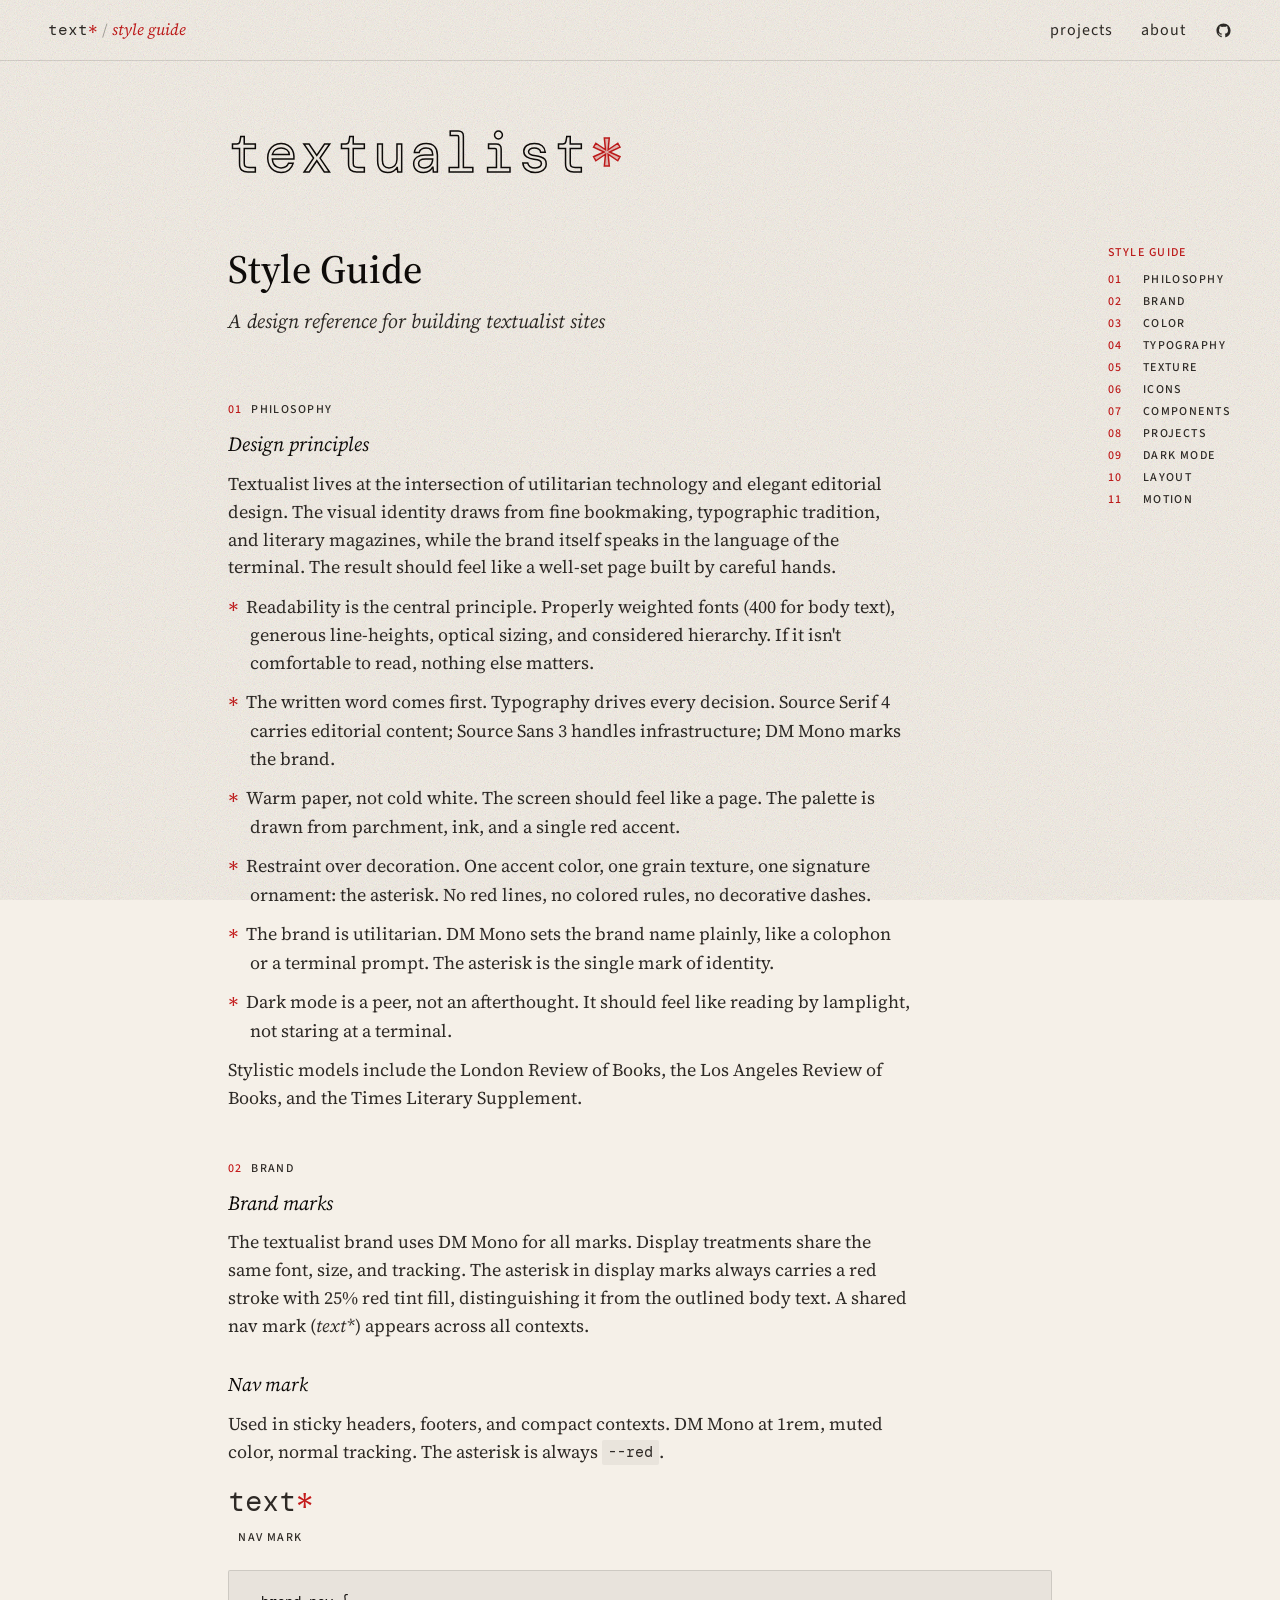
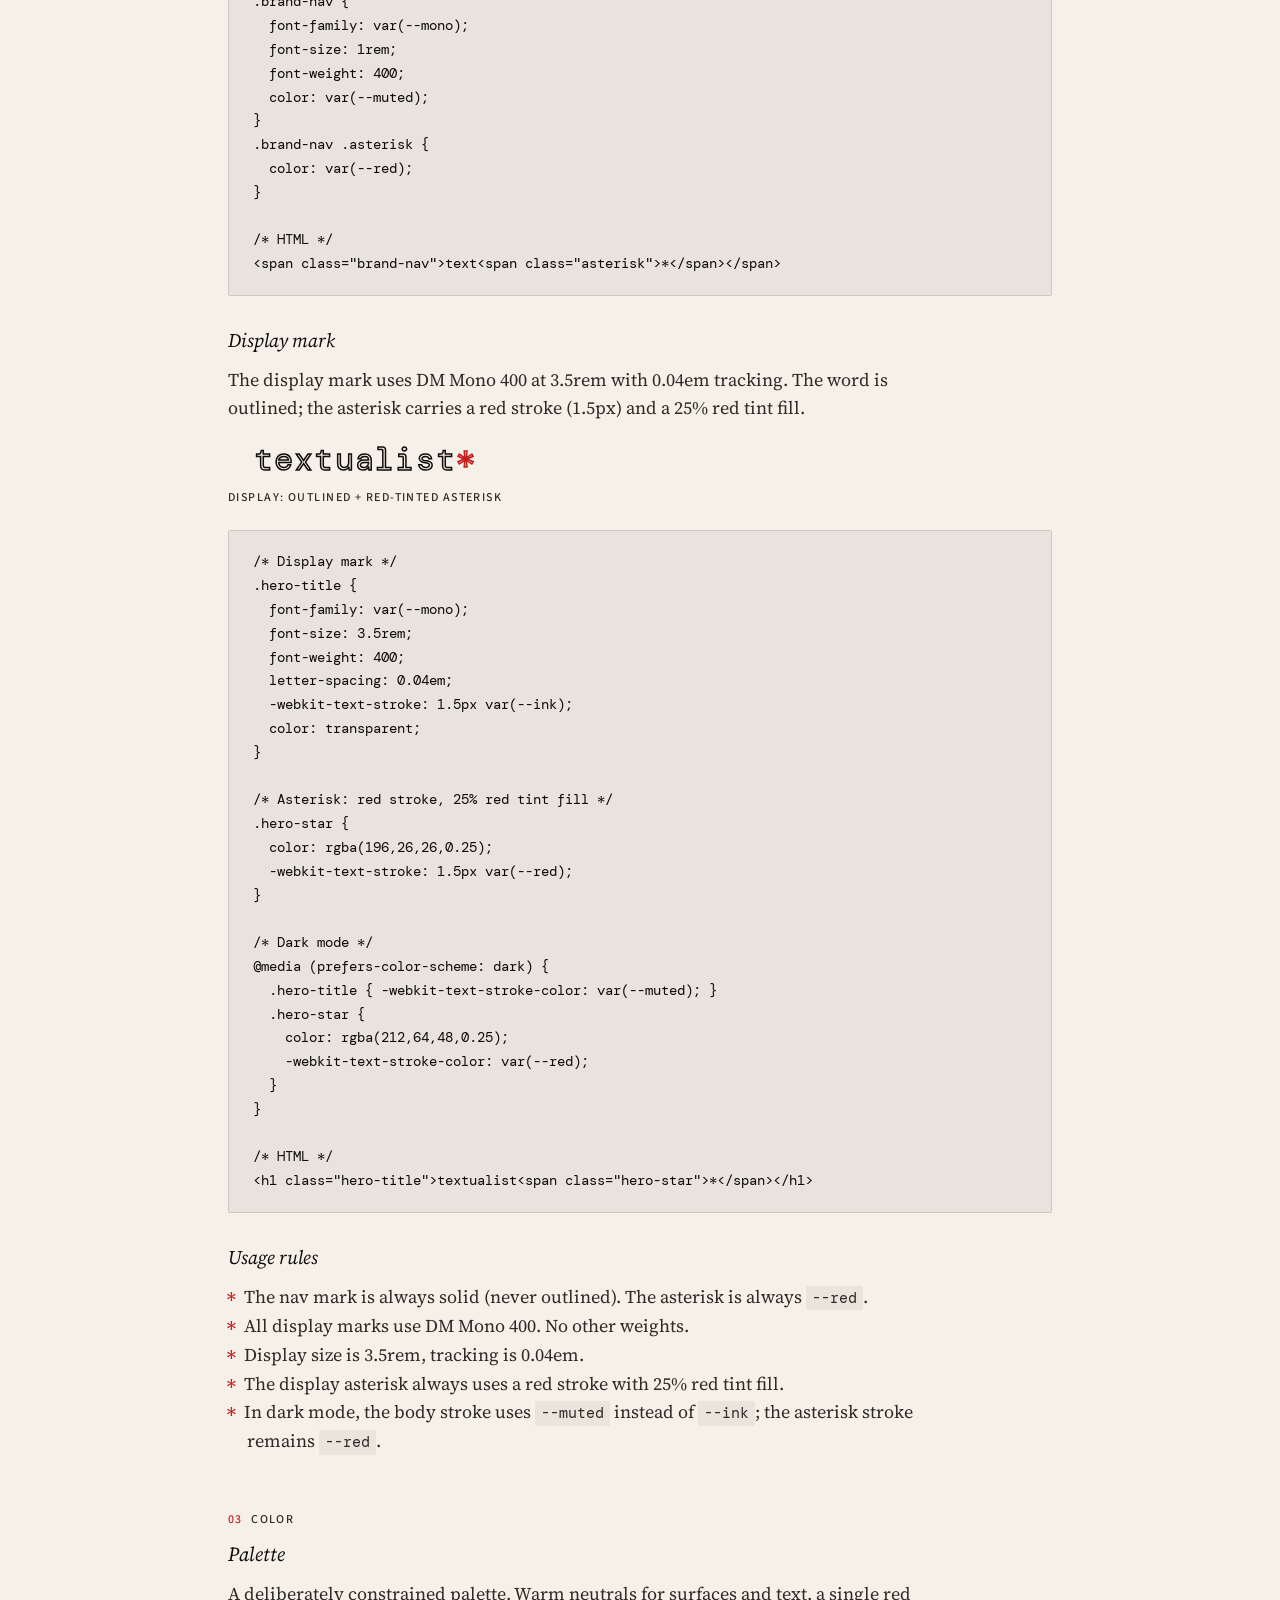
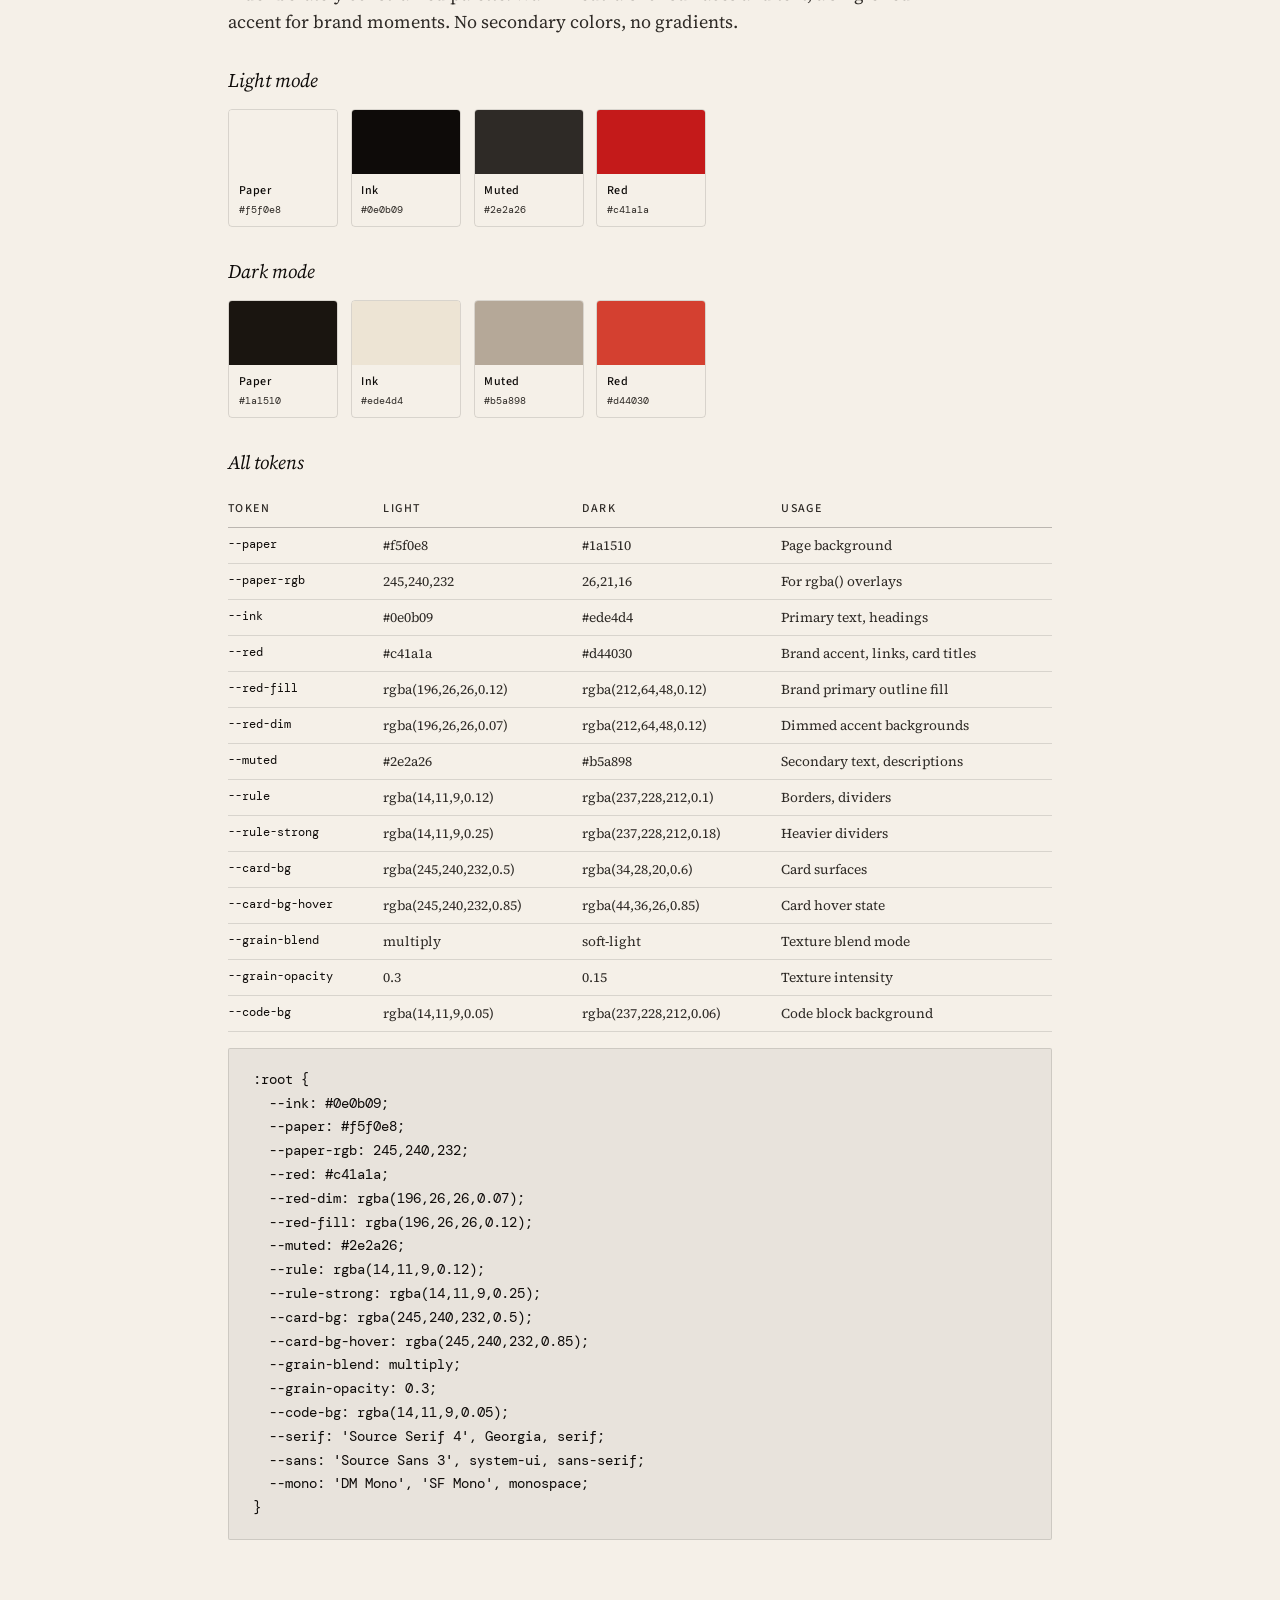
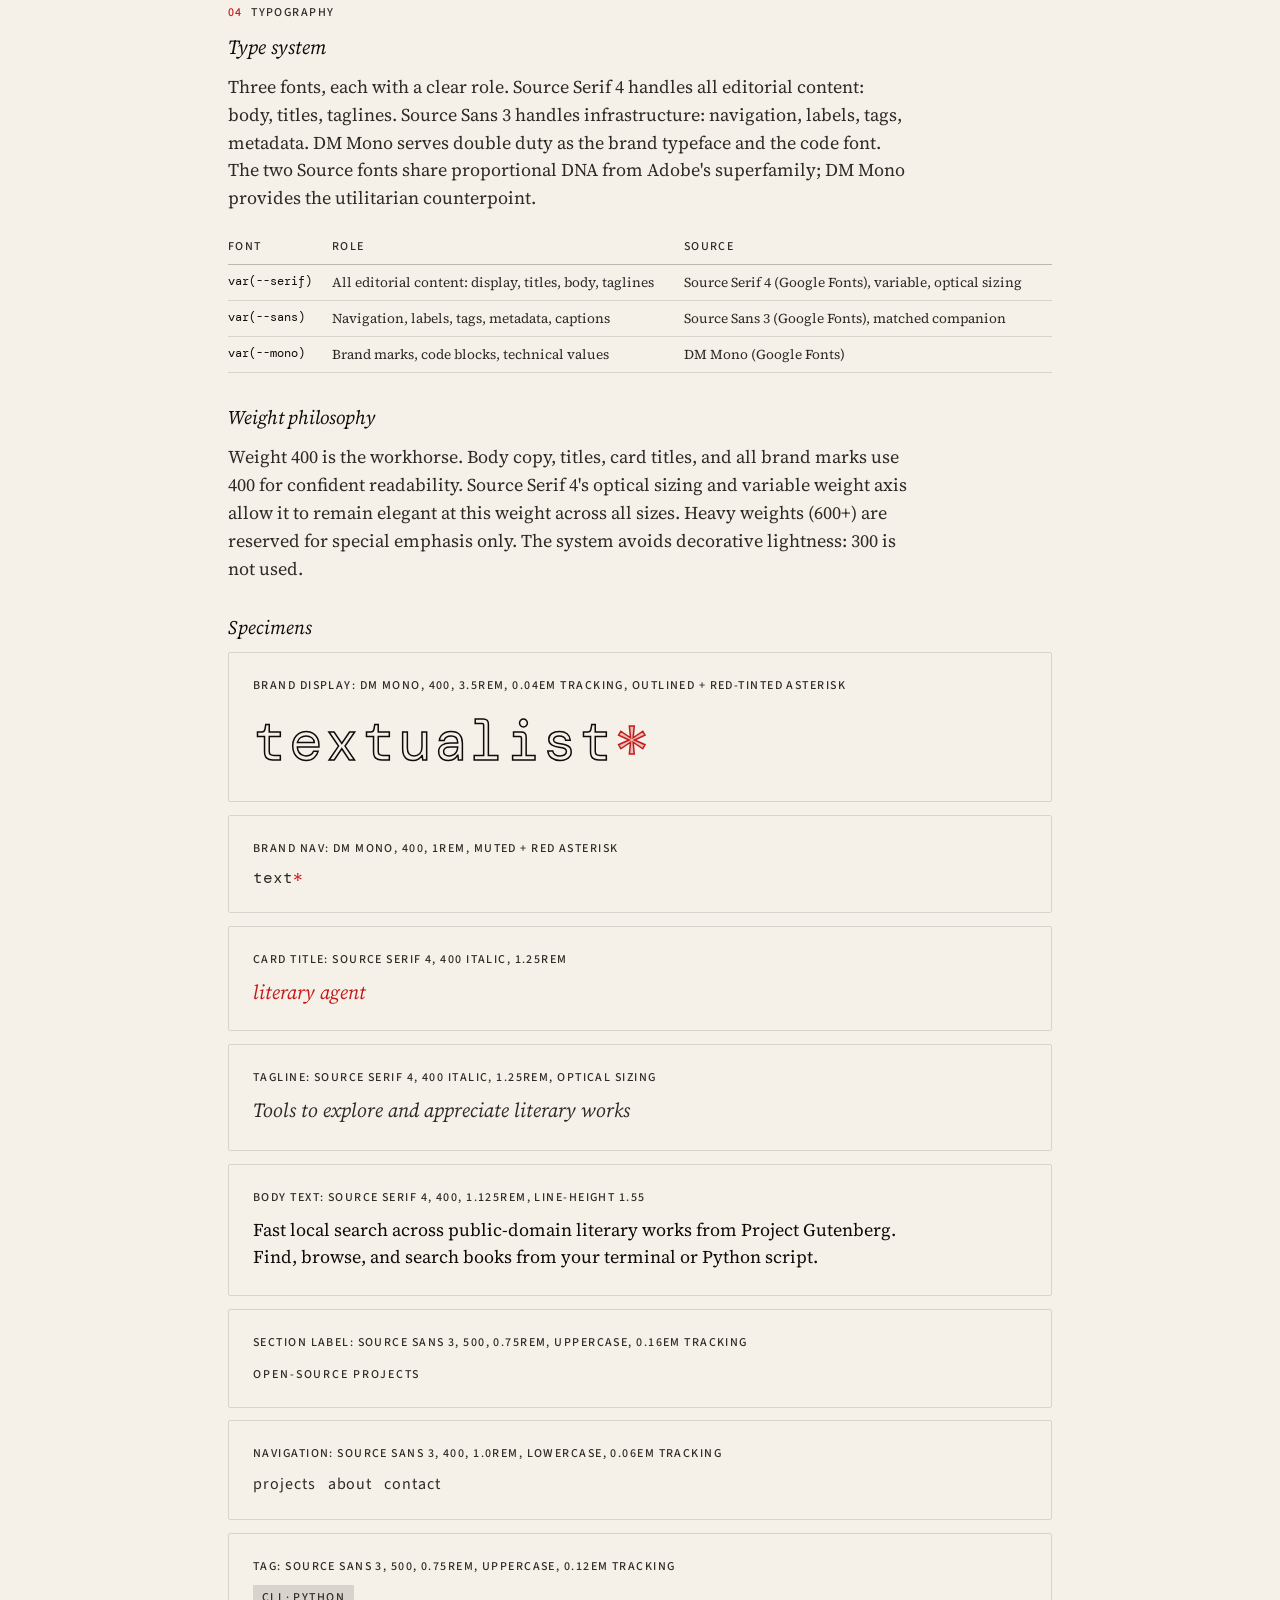
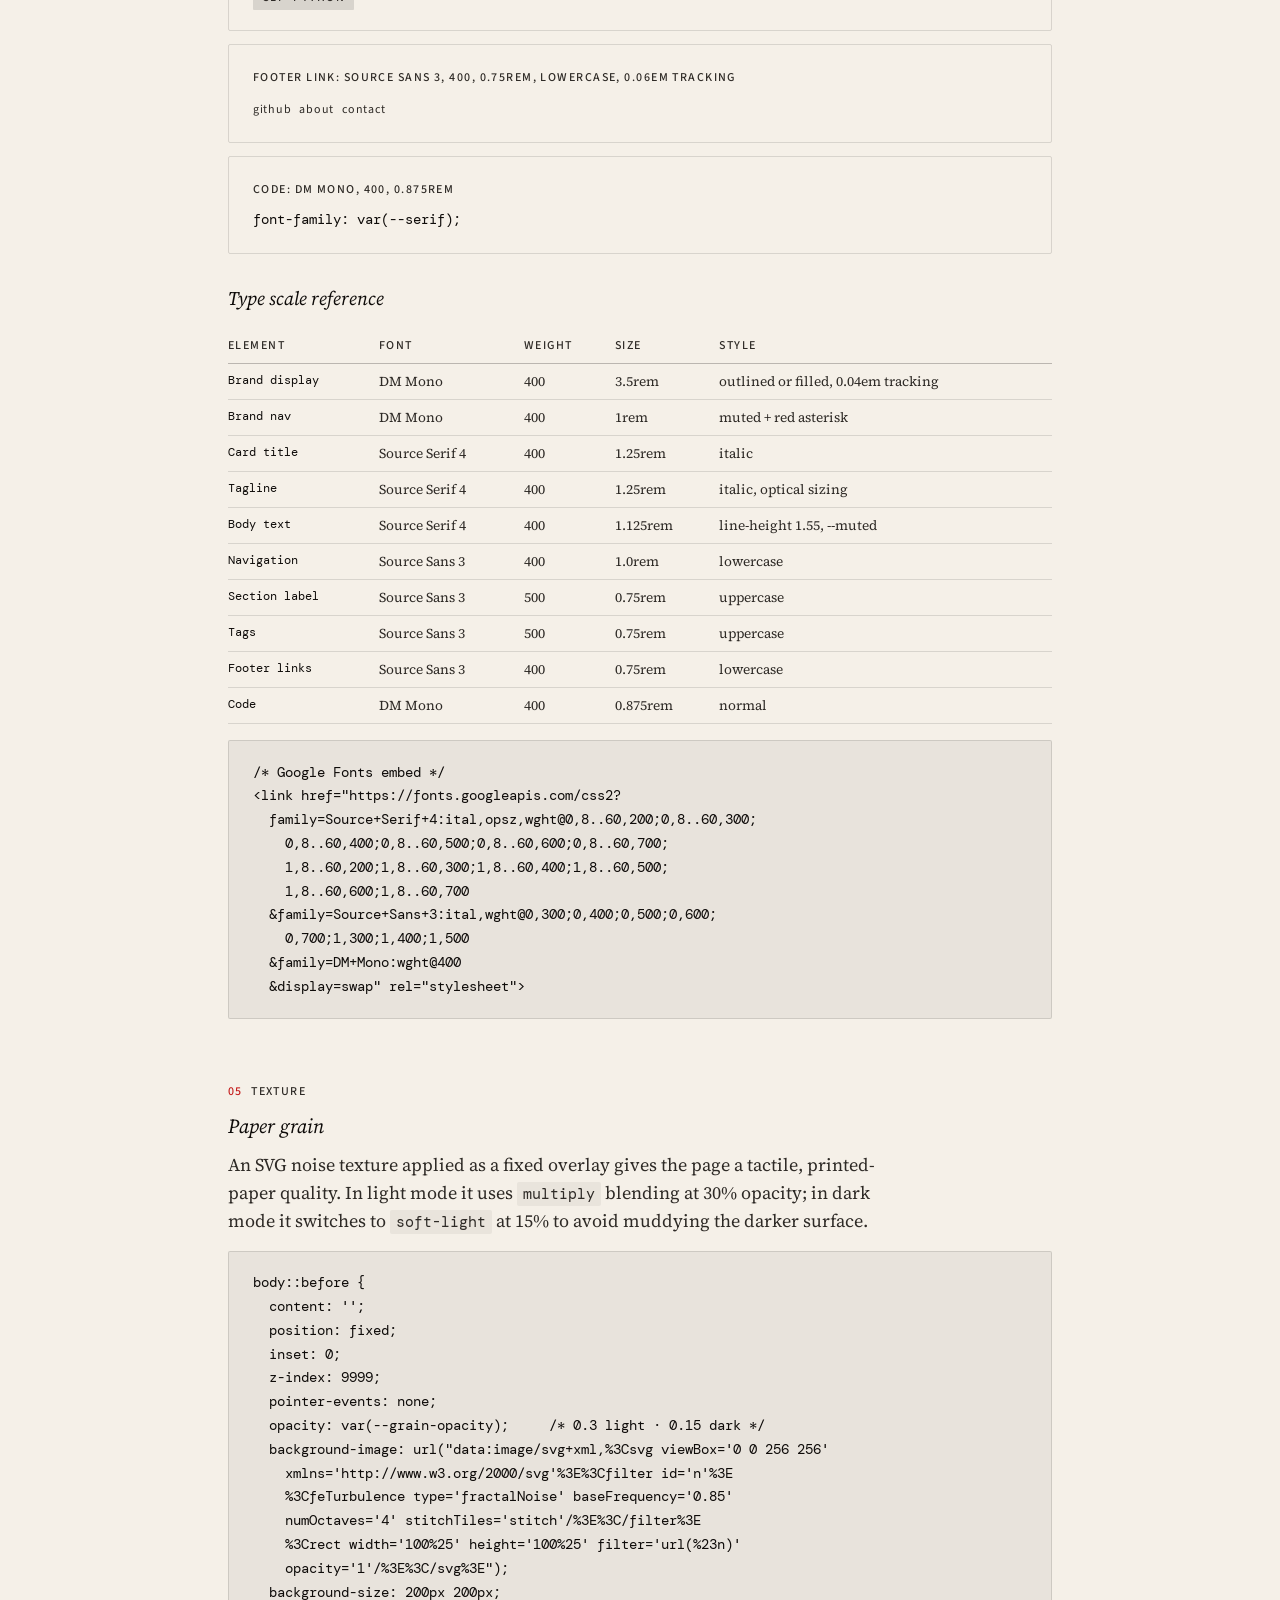
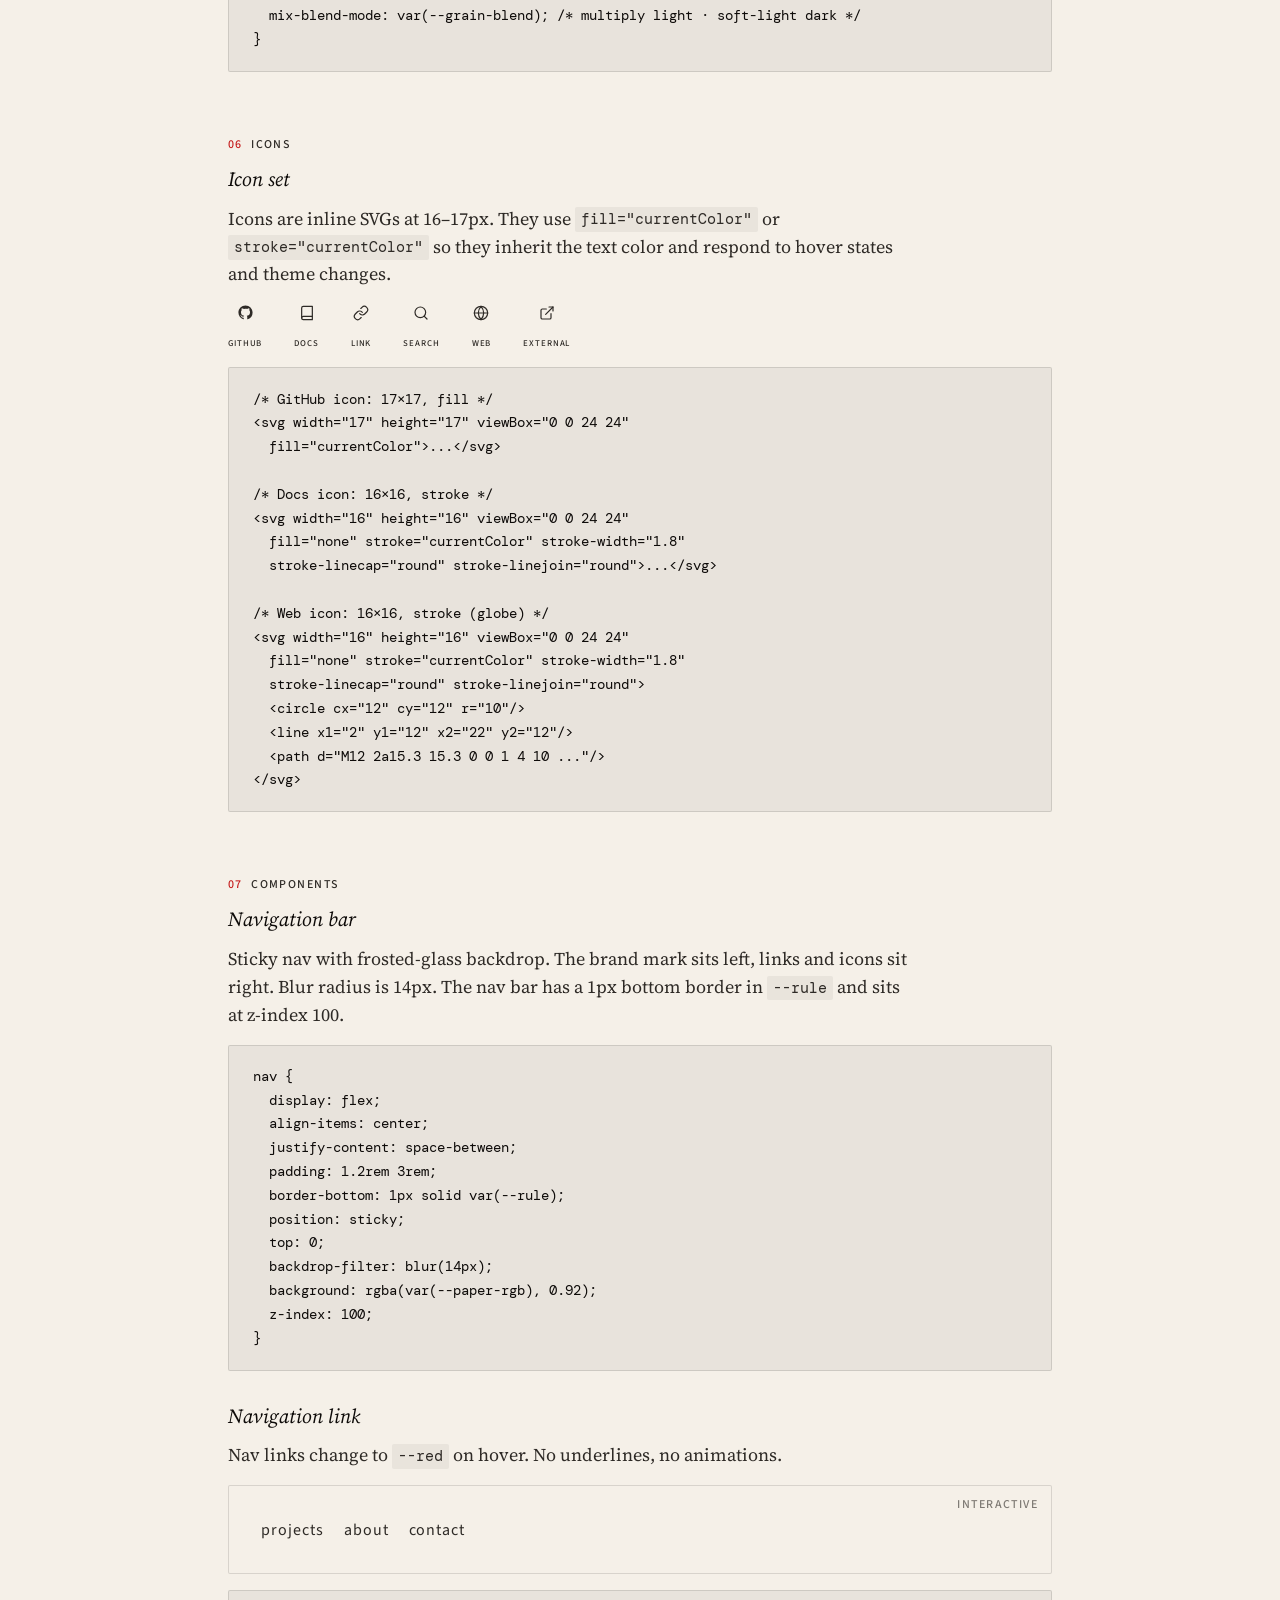
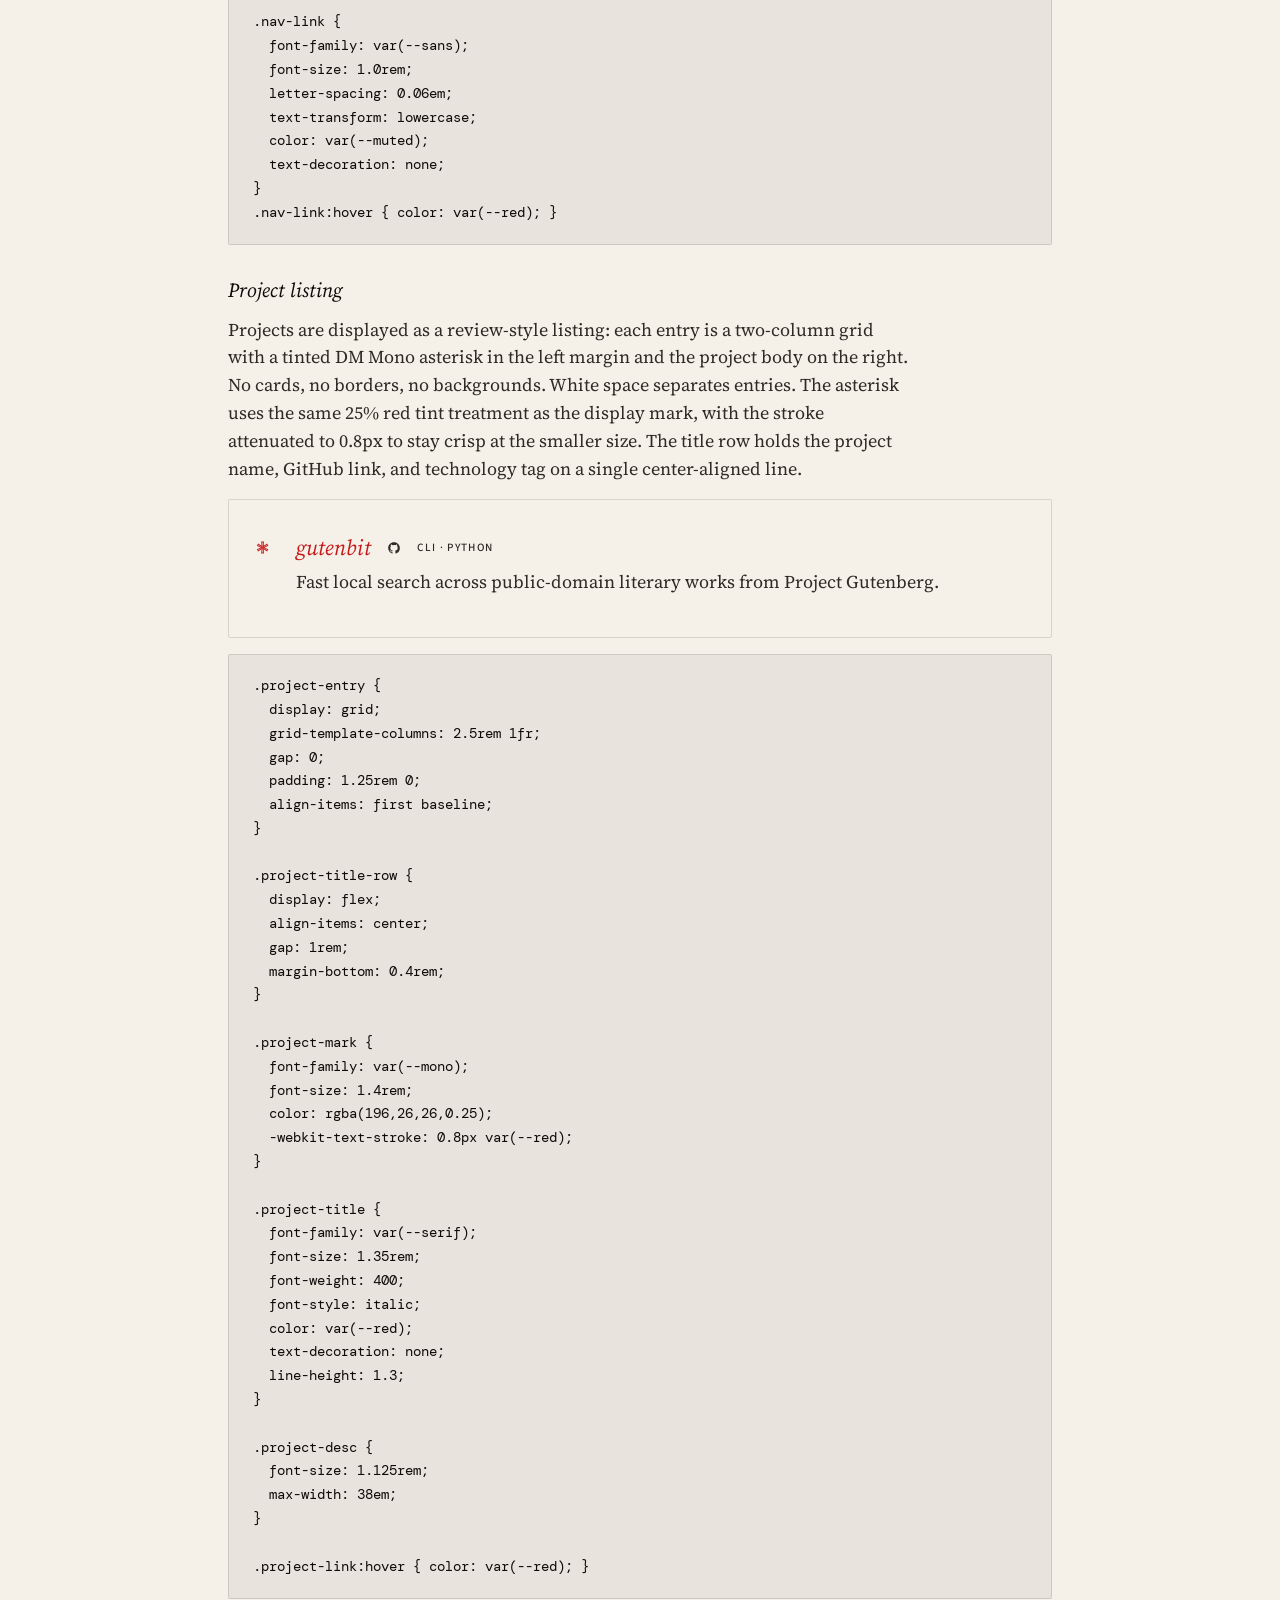
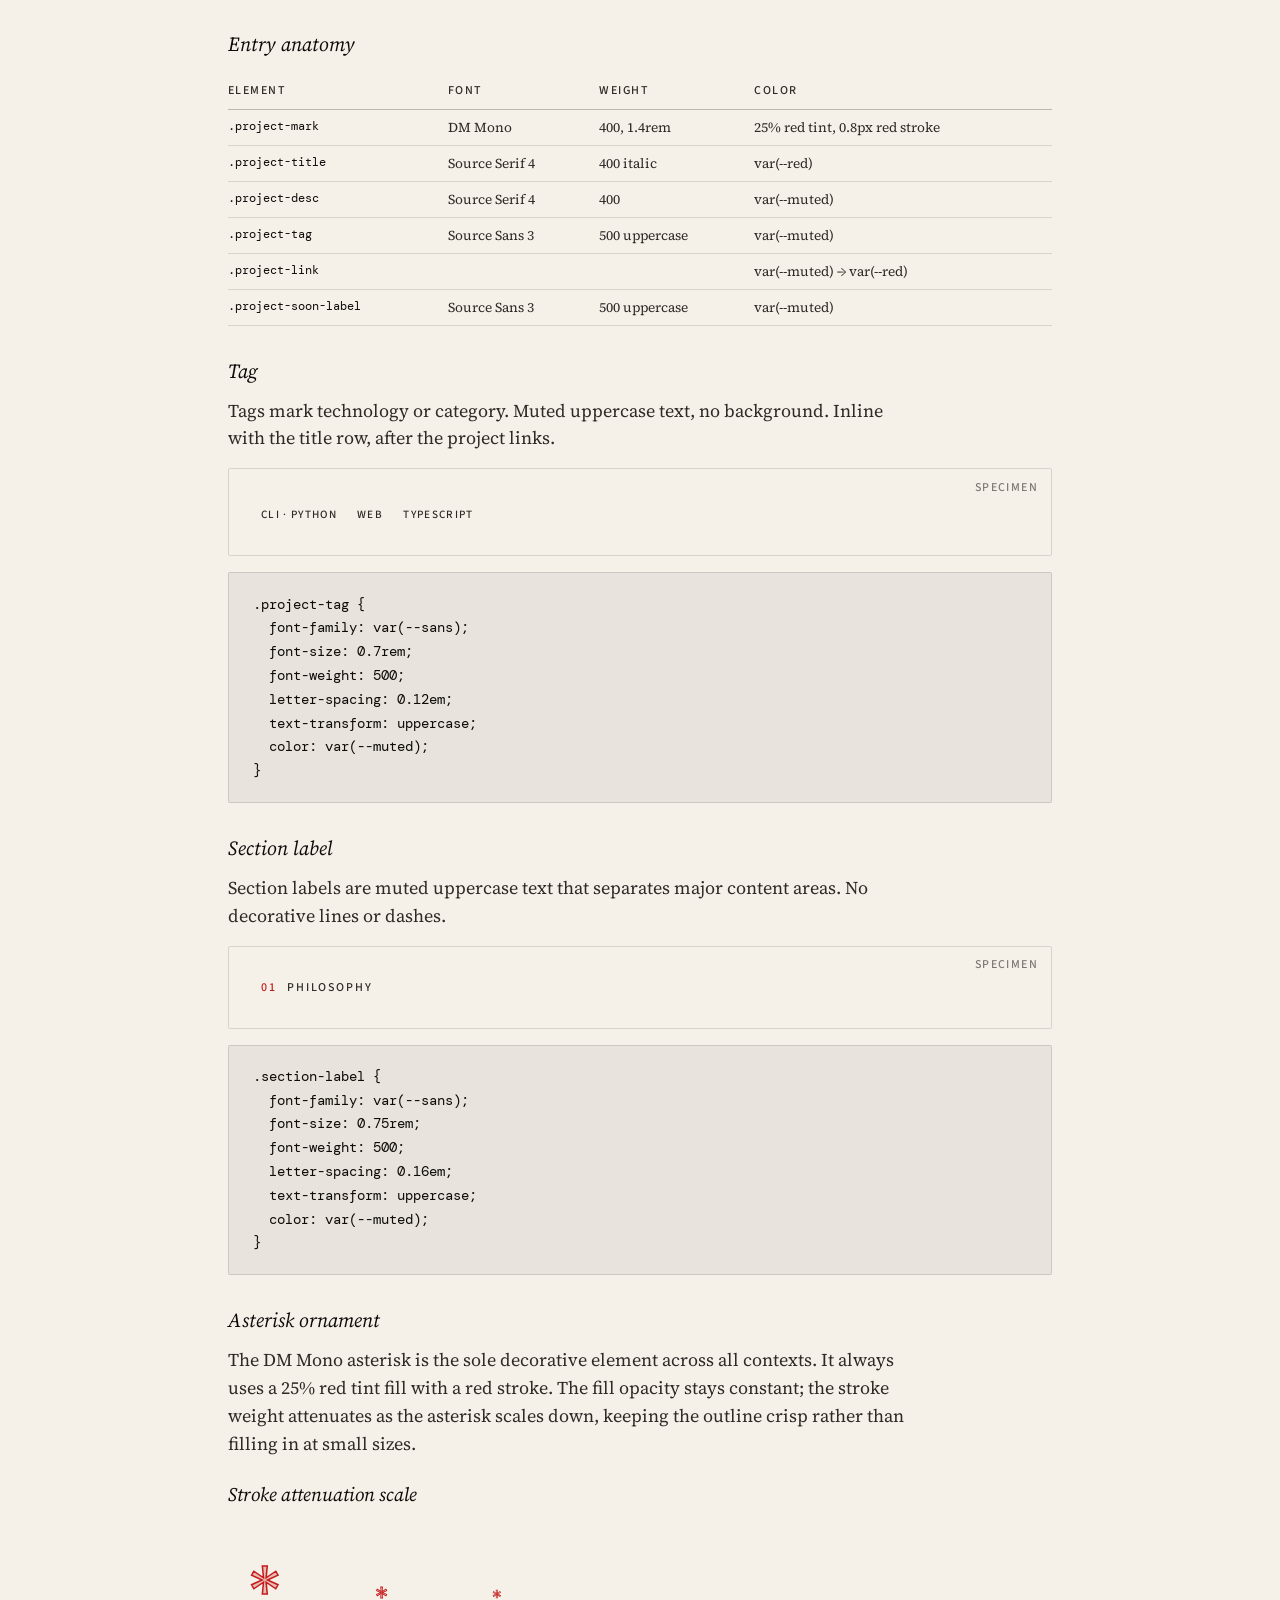
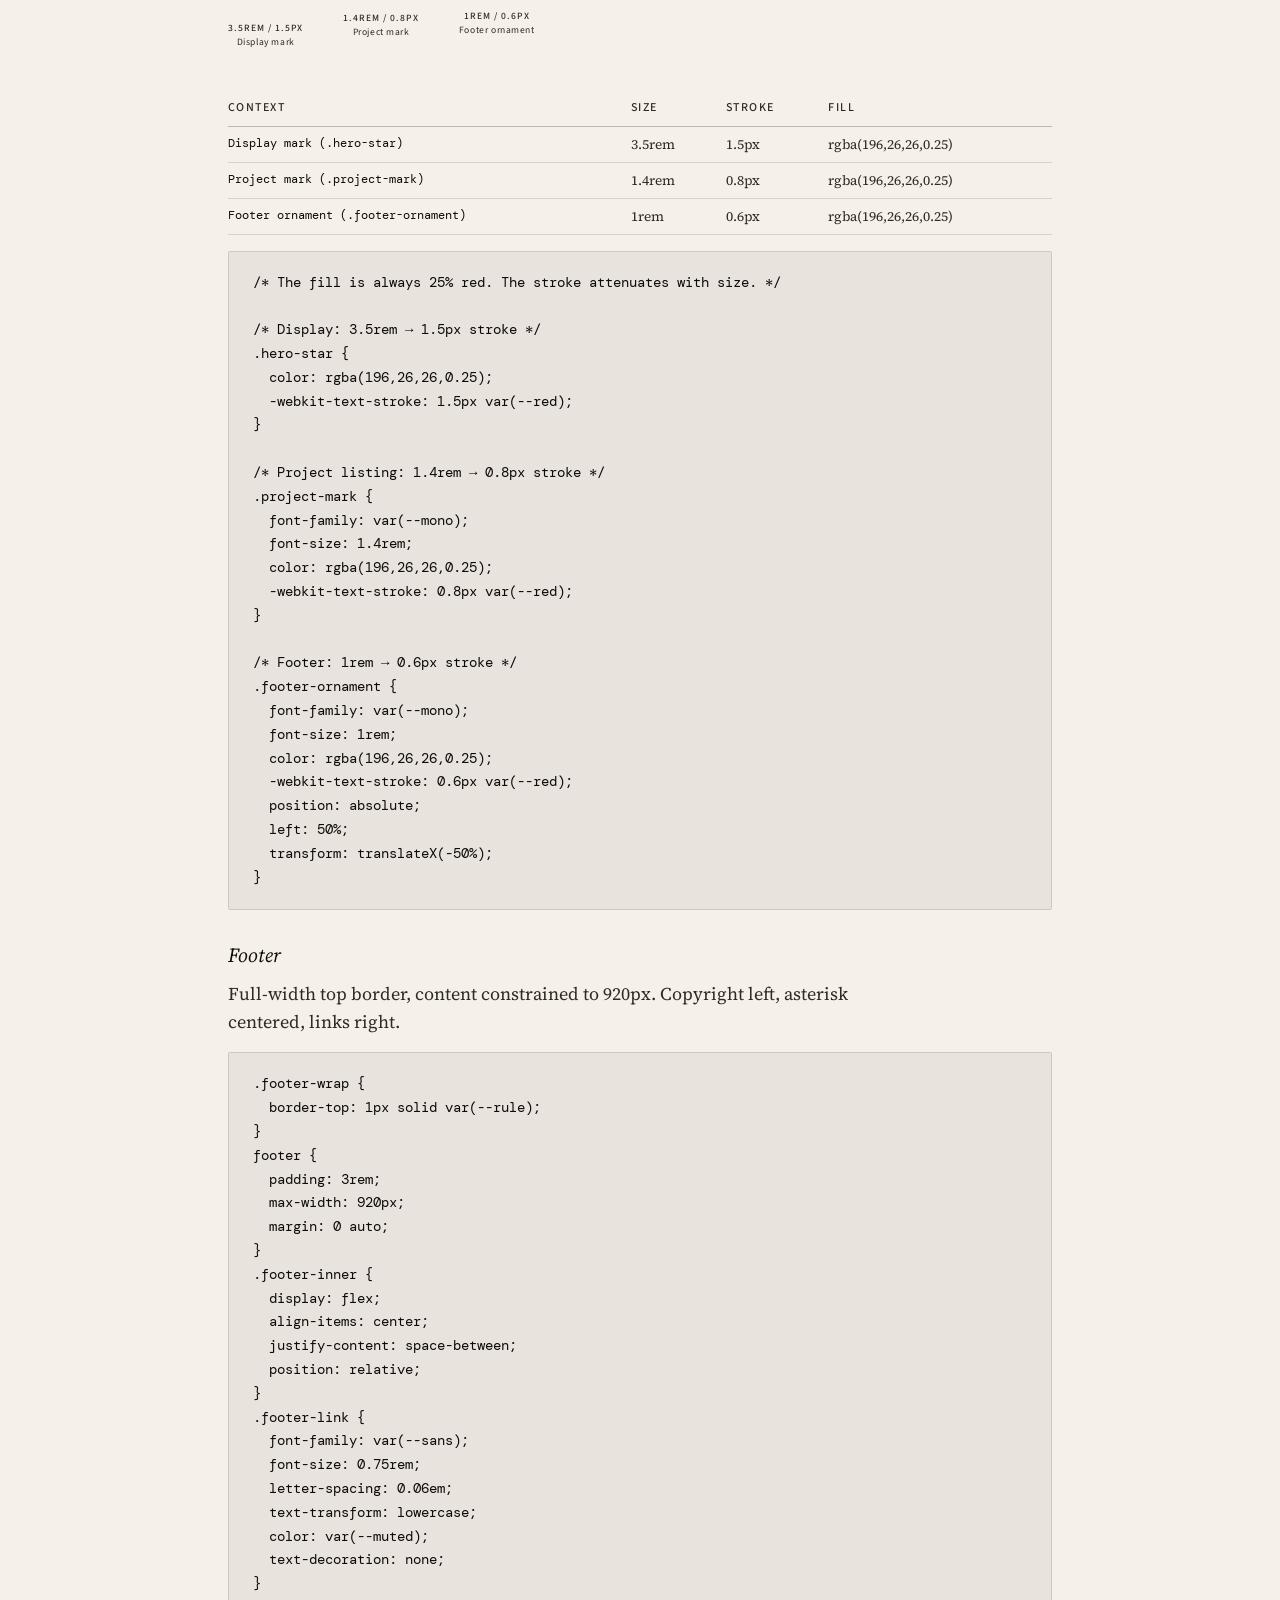
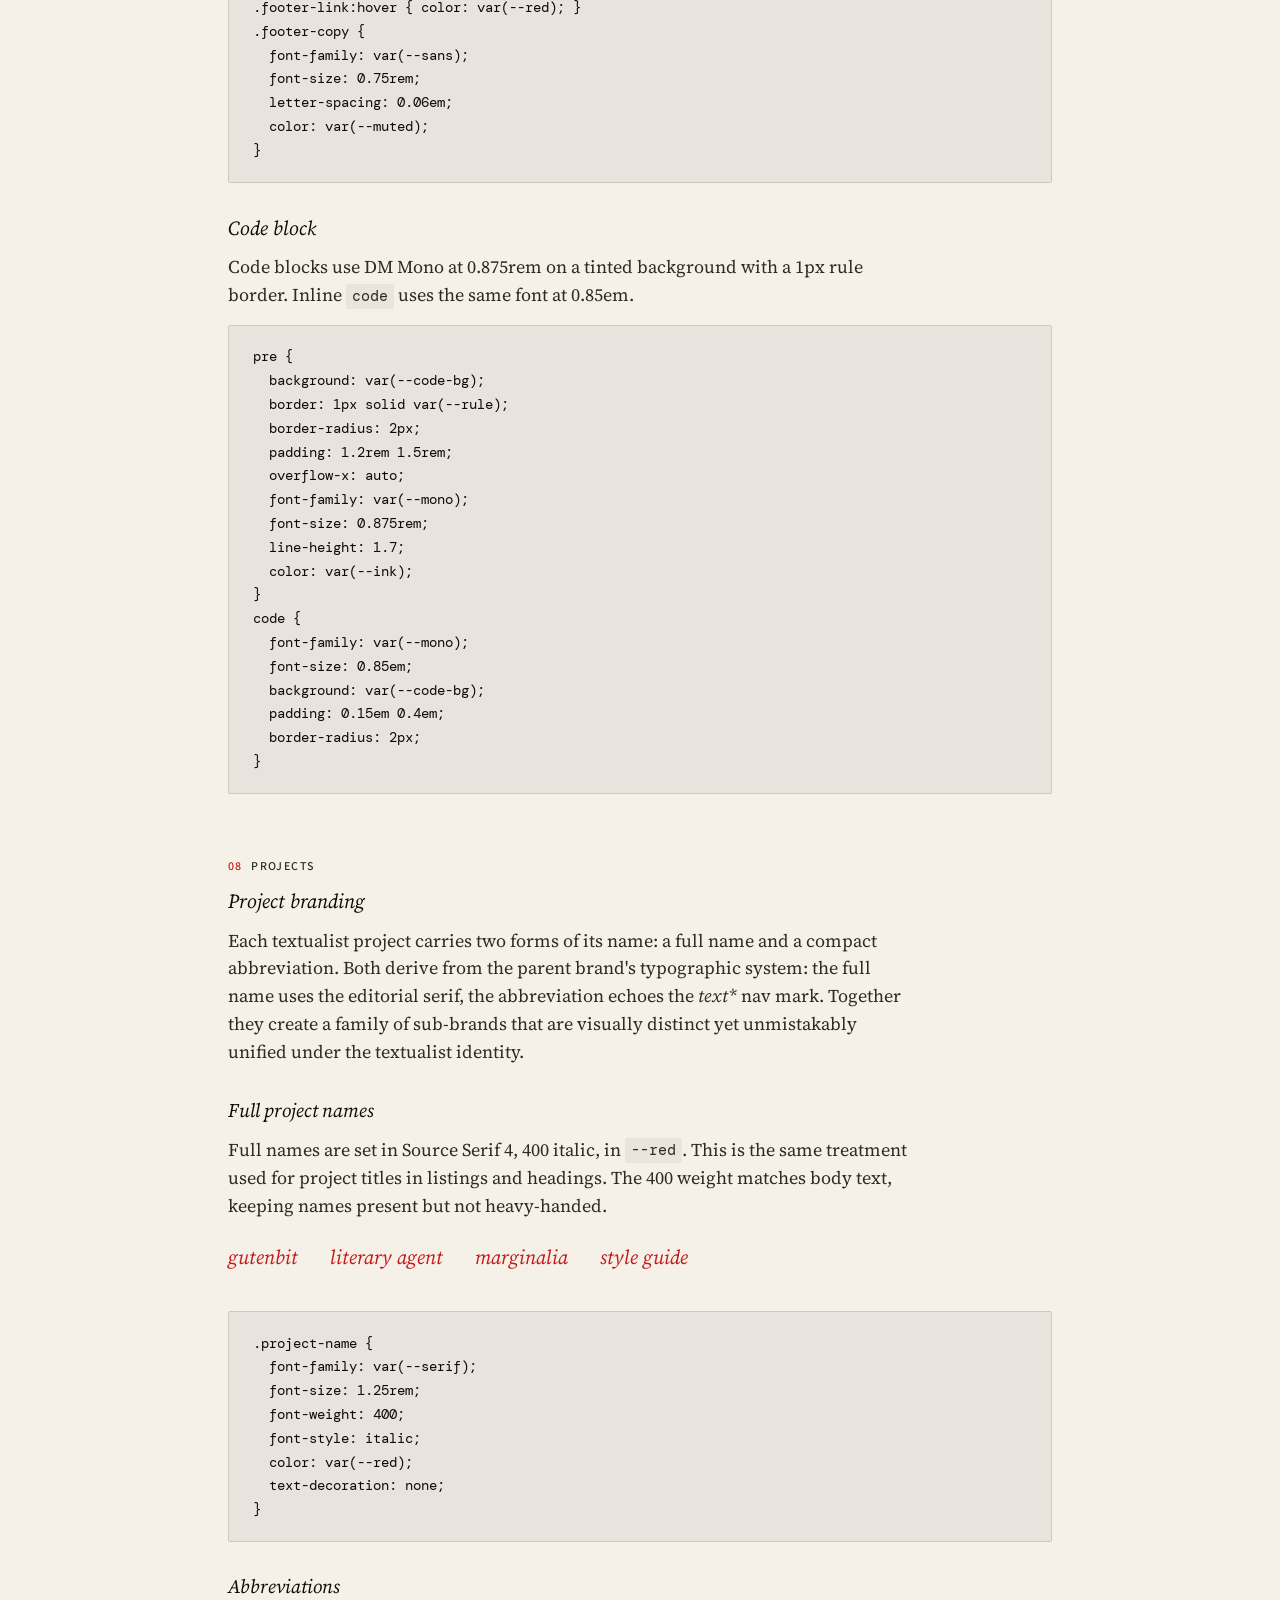
==== commit 87776e4f: "Add red asterisk favicon with solid stroke and 25% fill SVG favicon matching the textualist brand ma" ====
--- a/style-guide/index.html
+++ b/style-guide/index.html
@@ -4,6 +4,7 @@
 <meta charset="UTF-8">
 <meta name="viewport" content="width=device-width, initial-scale=1.0, viewport-fit=cover">
 <meta name="theme-color" content="#f5f0e8">
+<link rel="icon" href="../assets/favicon.svg" type="image/svg+xml">
 <title>textualist: Style Guide</title>
 <link rel="preconnect" href="https://fonts.googleapis.com">
 <link href="https://fonts.googleapis.com/css2?family=DM+Mono:wght@400&family=Source+Sans+3:ital,wght@0,300;0,400;0,500;0,600;0,700;1,300;1,400;1,500&family=Source+Serif+4:ital,opsz,wght@0,8..60,200;0,8..60,300;0,8..60,400;0,8..60,500;0,8..60,600;0,8..60,700;1,8..60,200;1,8..60,300;1,8..60,400;1,8..60,500;1,8..60,600;1,8..60,700&display=swap" rel="stylesheet">
@@ -591,7 +592,7 @@
   <div class="nav-right">
     <a href="../#projects" class="nav-link">projects</a>
     <a href="../#about" class="nav-link">about</a>
-    <a href="https://github.com/textualist/textualist.github.io/tree/main/style-guide" class="nav-icon" title="GitHub">
+    <a href="https://github.com/textualist" class="nav-icon" title="GitHub">
       <svg width="17" height="17" viewBox="0 0 24 24" fill="currentColor"><path d="M12 2C6.477 2 2 6.484 2 12.017c0 4.425 2.865 8.18 6.839 9.504.5.092.682-.217.682-.483 0-.237-.008-.868-.013-1.703-2.782.605-3.369-1.343-3.369-1.343-.454-1.158-1.11-1.466-1.11-1.466-.908-.62.069-.608.069-.608 1.003.07 1.531 1.032 1.531 1.032.892 1.53 2.341 1.088 2.91.832.092-.647.35-1.088.636-1.338-2.22-.253-4.555-1.113-4.555-4.951 0-1.093.39-1.988 1.029-2.688-.103-.253-.446-1.272.098-2.65 0 0 .84-.27 2.75 1.026A9.564 9.564 0 0112 6.844c.85.004 1.705.115 2.504.337 1.909-1.296 2.747-1.027 2.747-1.027.546 1.379.202 2.398.1 2.651.64.7 1.028 1.595 1.028 2.688 0 3.848-2.339 4.695-4.566 4.943.359.309.678.92.678 1.855 0 1.338-.012 2.419-.012 2.747 0 .268.18.58.688.482A10.019 10.019 0 0022 12.017C22 6.484 17.522 2 12 2z"/></svg>
     </a>
   </div>
--- a/css/tokens.css
+++ b/css/tokens.css
@@ -94,7 +94,7 @@
   z-index: 100;
 }
 
-.nav-left { display: flex; align-items: baseline; gap: 0.9rem; }
+.nav-left { display: flex; align-items: baseline; gap: 0.25rem; }
 
 .nav-brand {
   font-family: var(--mono);
@@ -218,6 +218,15 @@
   nav {
     padding: 1rem 1.5rem;
     padding-top: calc(1rem + env(safe-area-inset-top, 0px));
-  }
-  footer { padding: 2rem 1.5rem; }
-}
+    padding-left: calc(1.5rem + env(safe-area-inset-left, 0px));
+    padding-right: calc(1.5rem + env(safe-area-inset-right, 0px));
+  }
+  .breadcrumb-sep,
+  .nav-project { display: none; }
+  footer {
+    padding: 2rem 1.5rem;
+    padding-bottom: calc(2rem + env(safe-area-inset-bottom, 0px));
+    padding-left: calc(1.5rem + env(safe-area-inset-left, 0px));
+    padding-right: calc(1.5rem + env(safe-area-inset-right, 0px));
+  }
+}
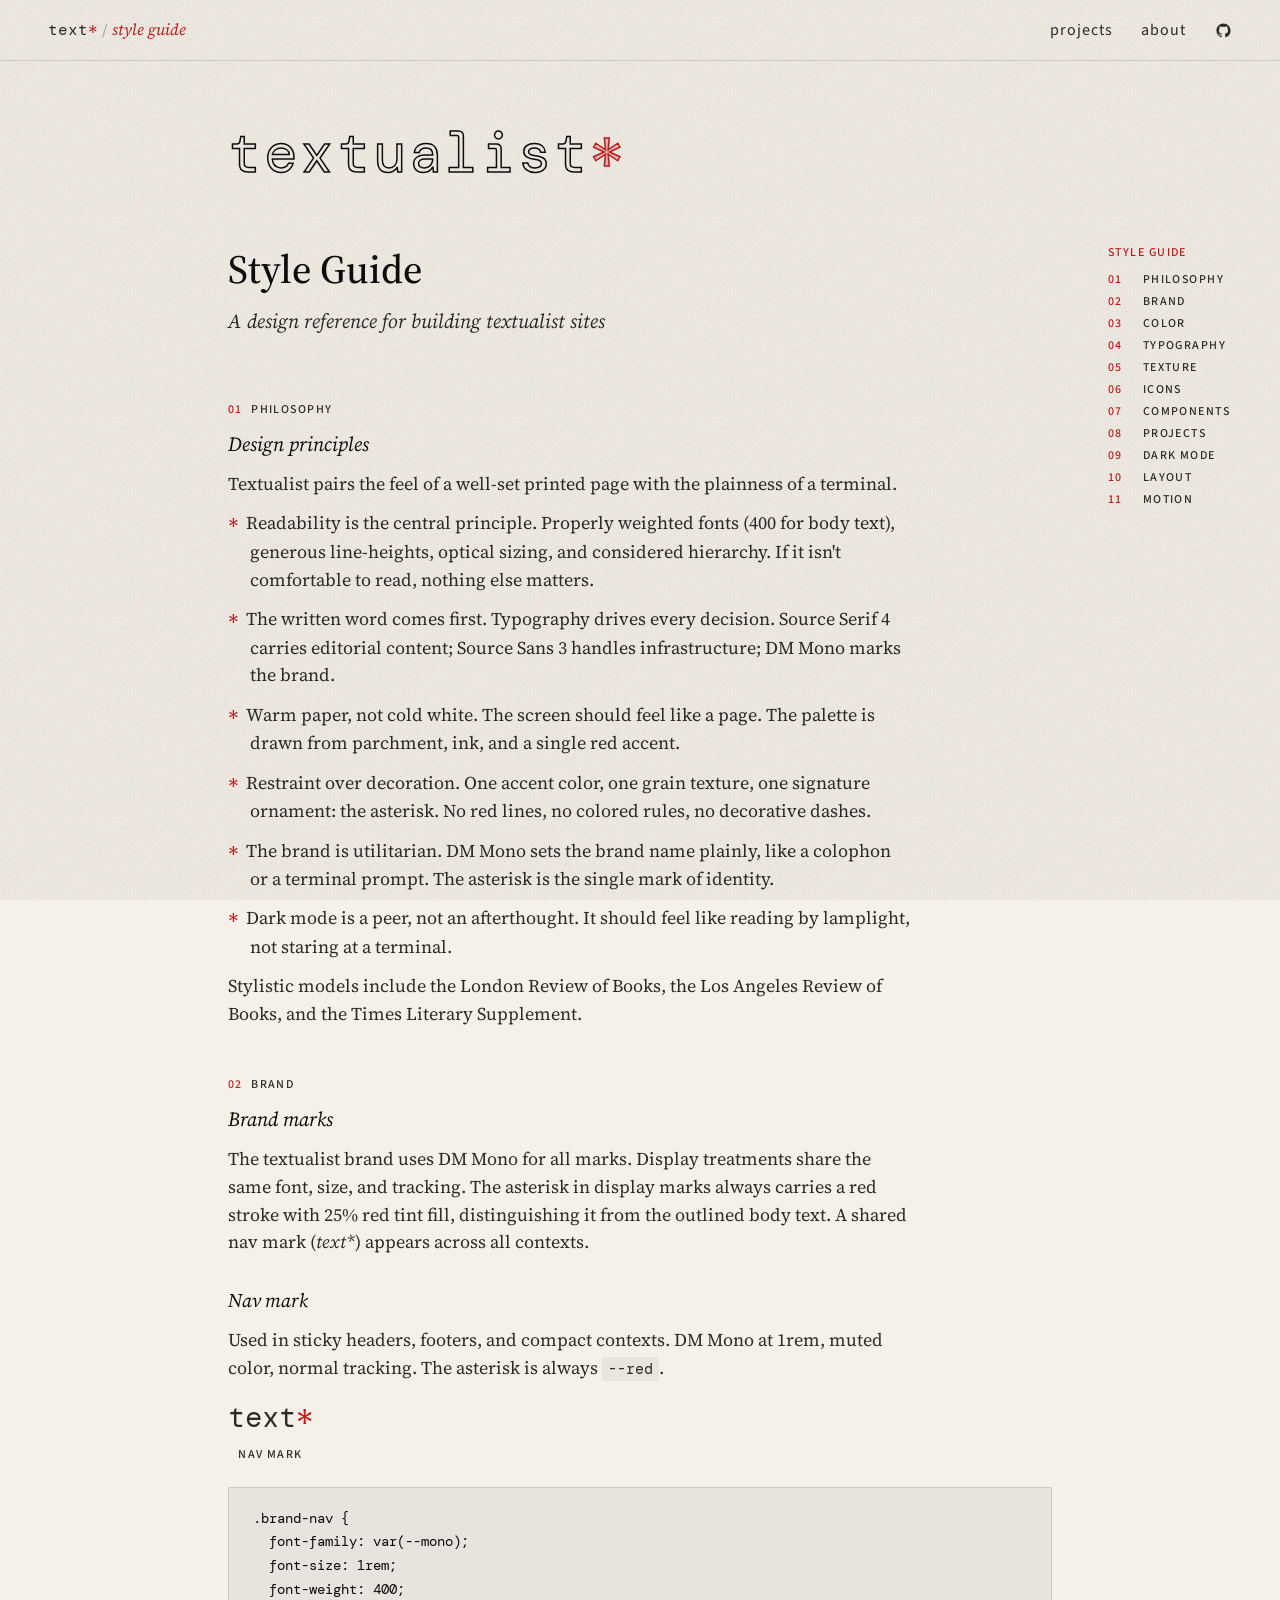
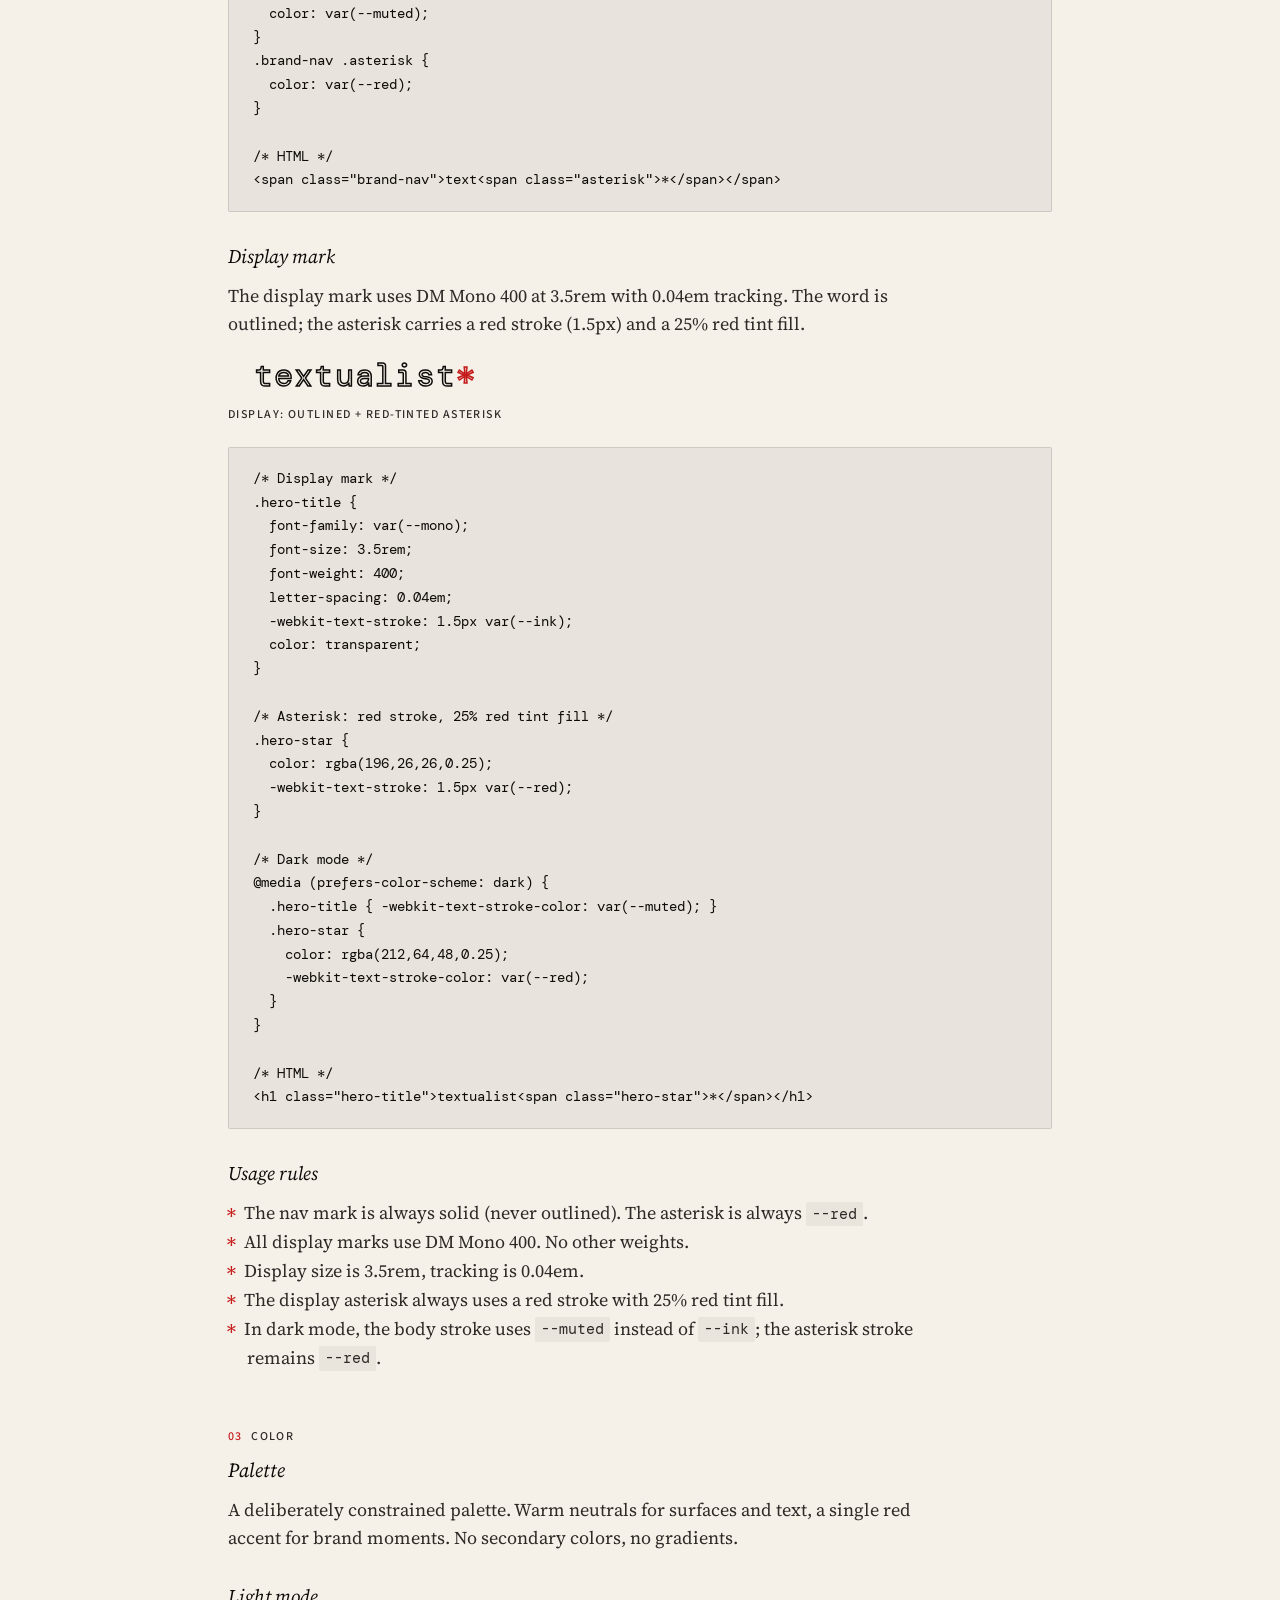
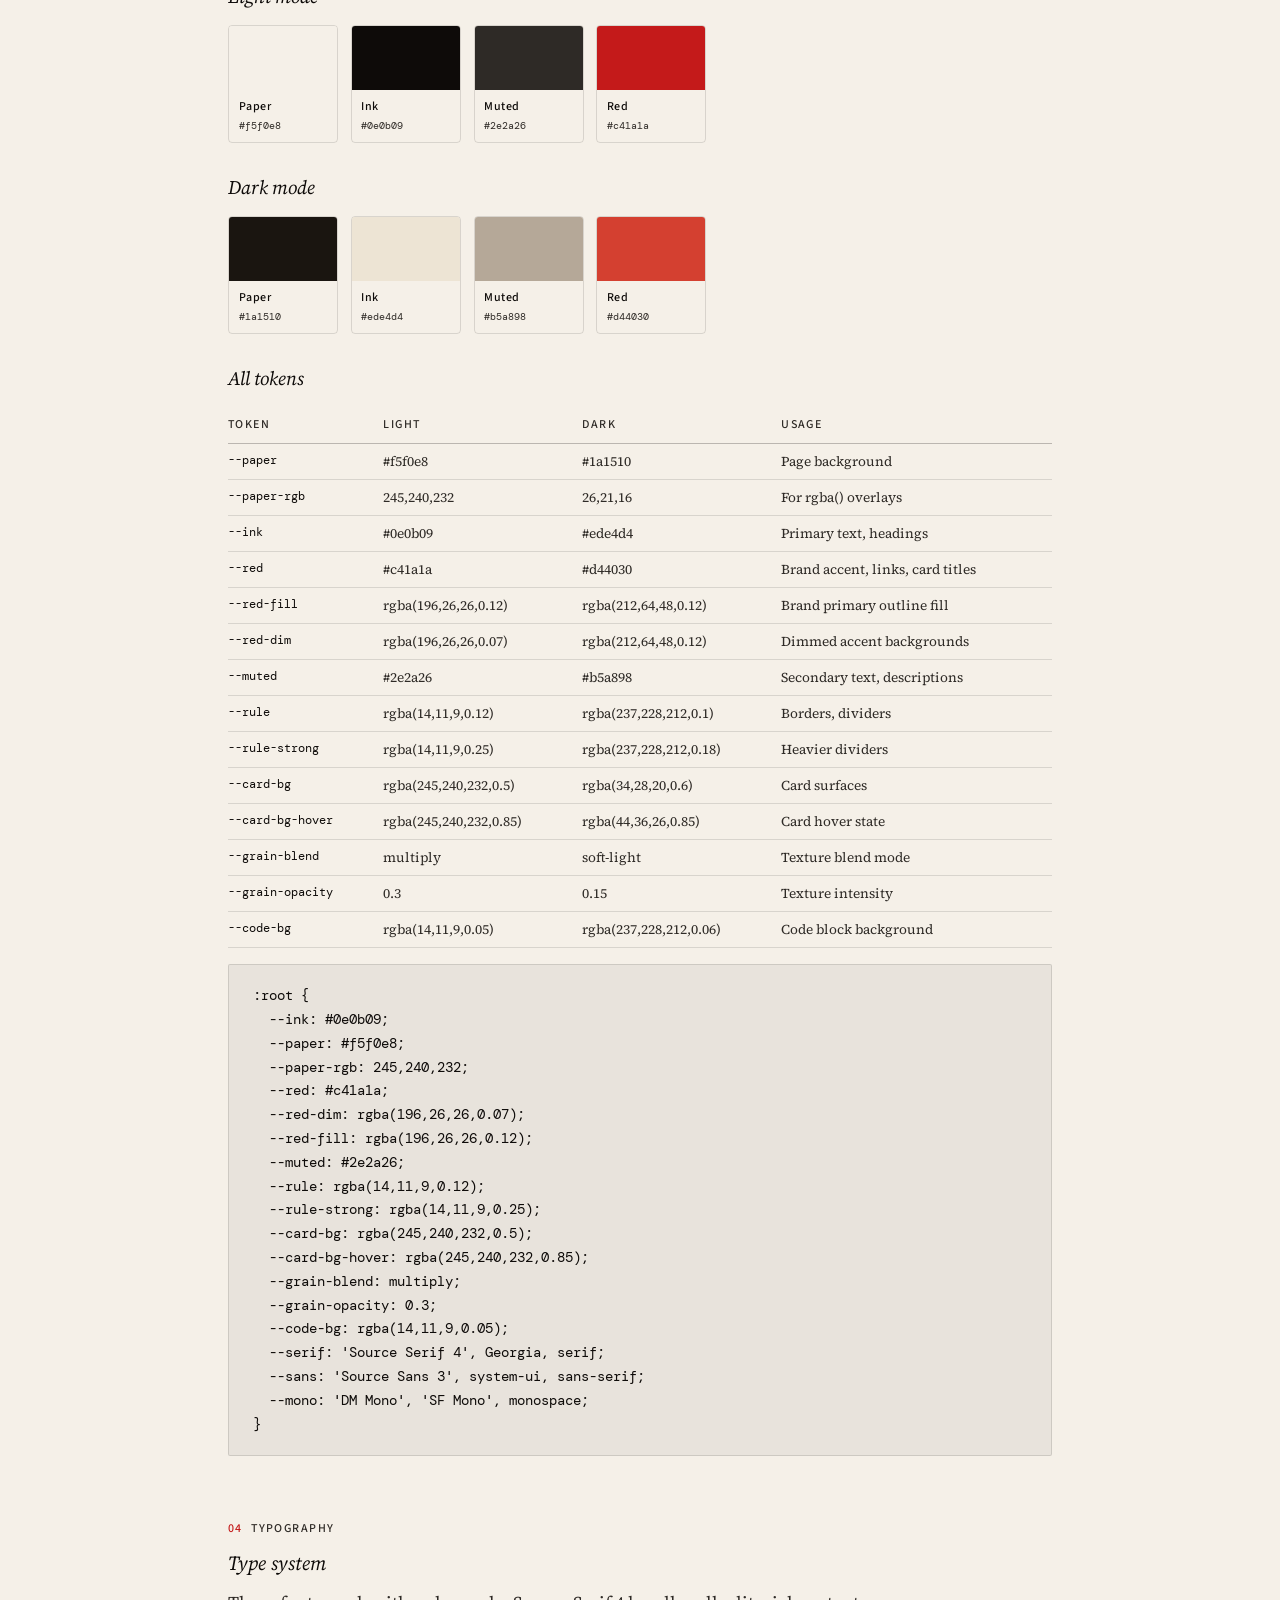
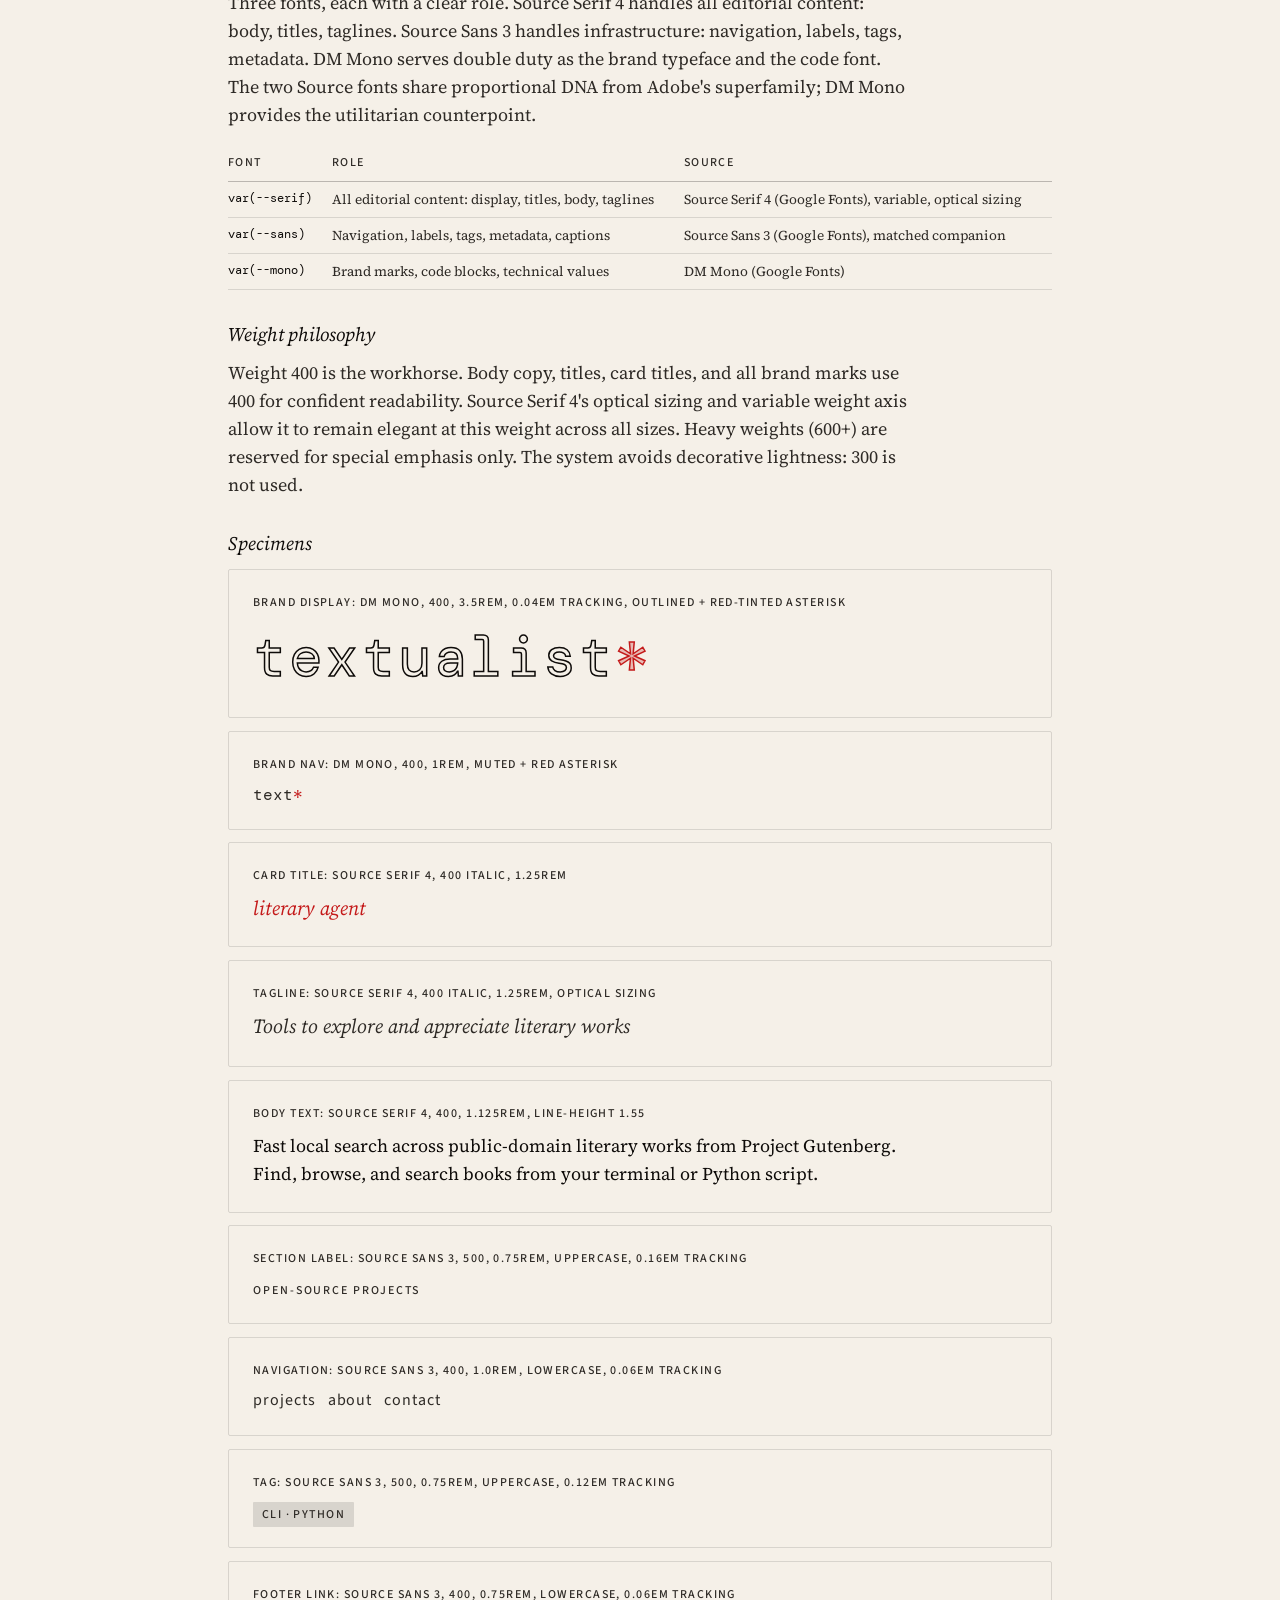
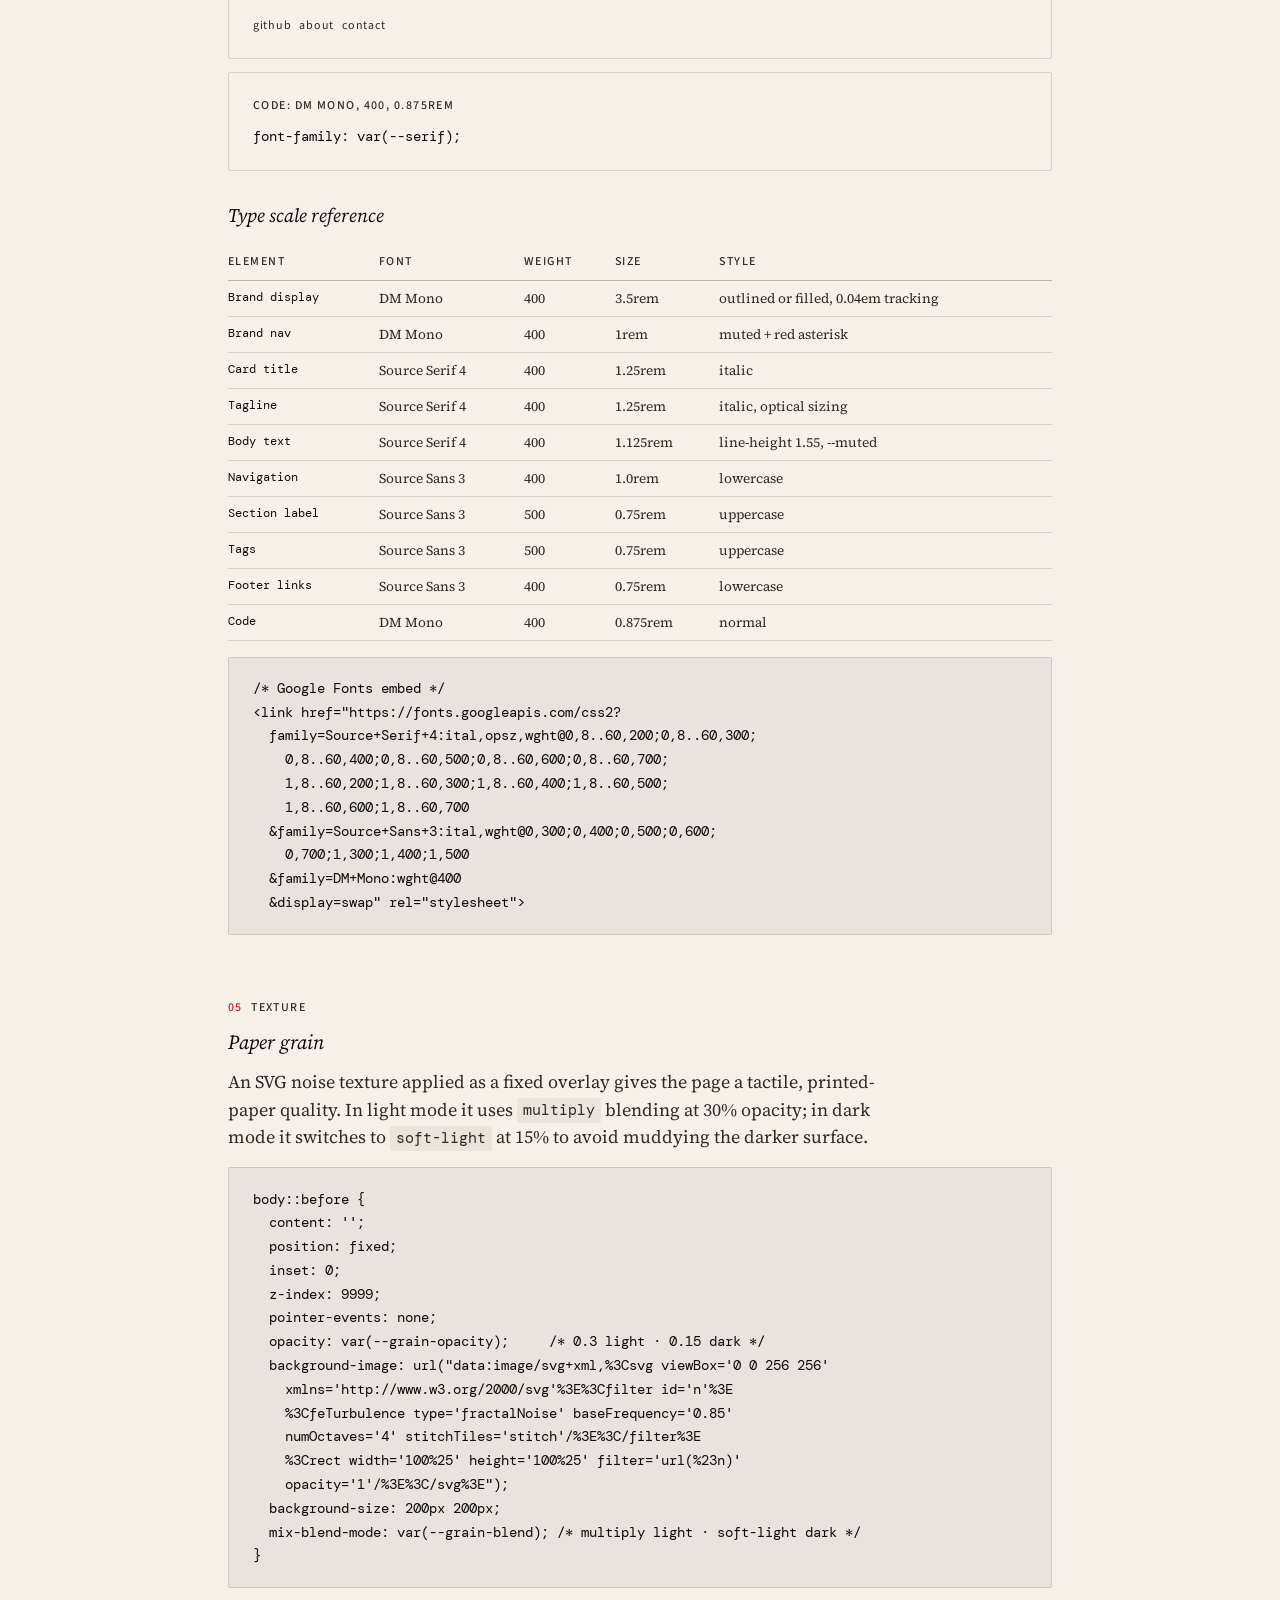
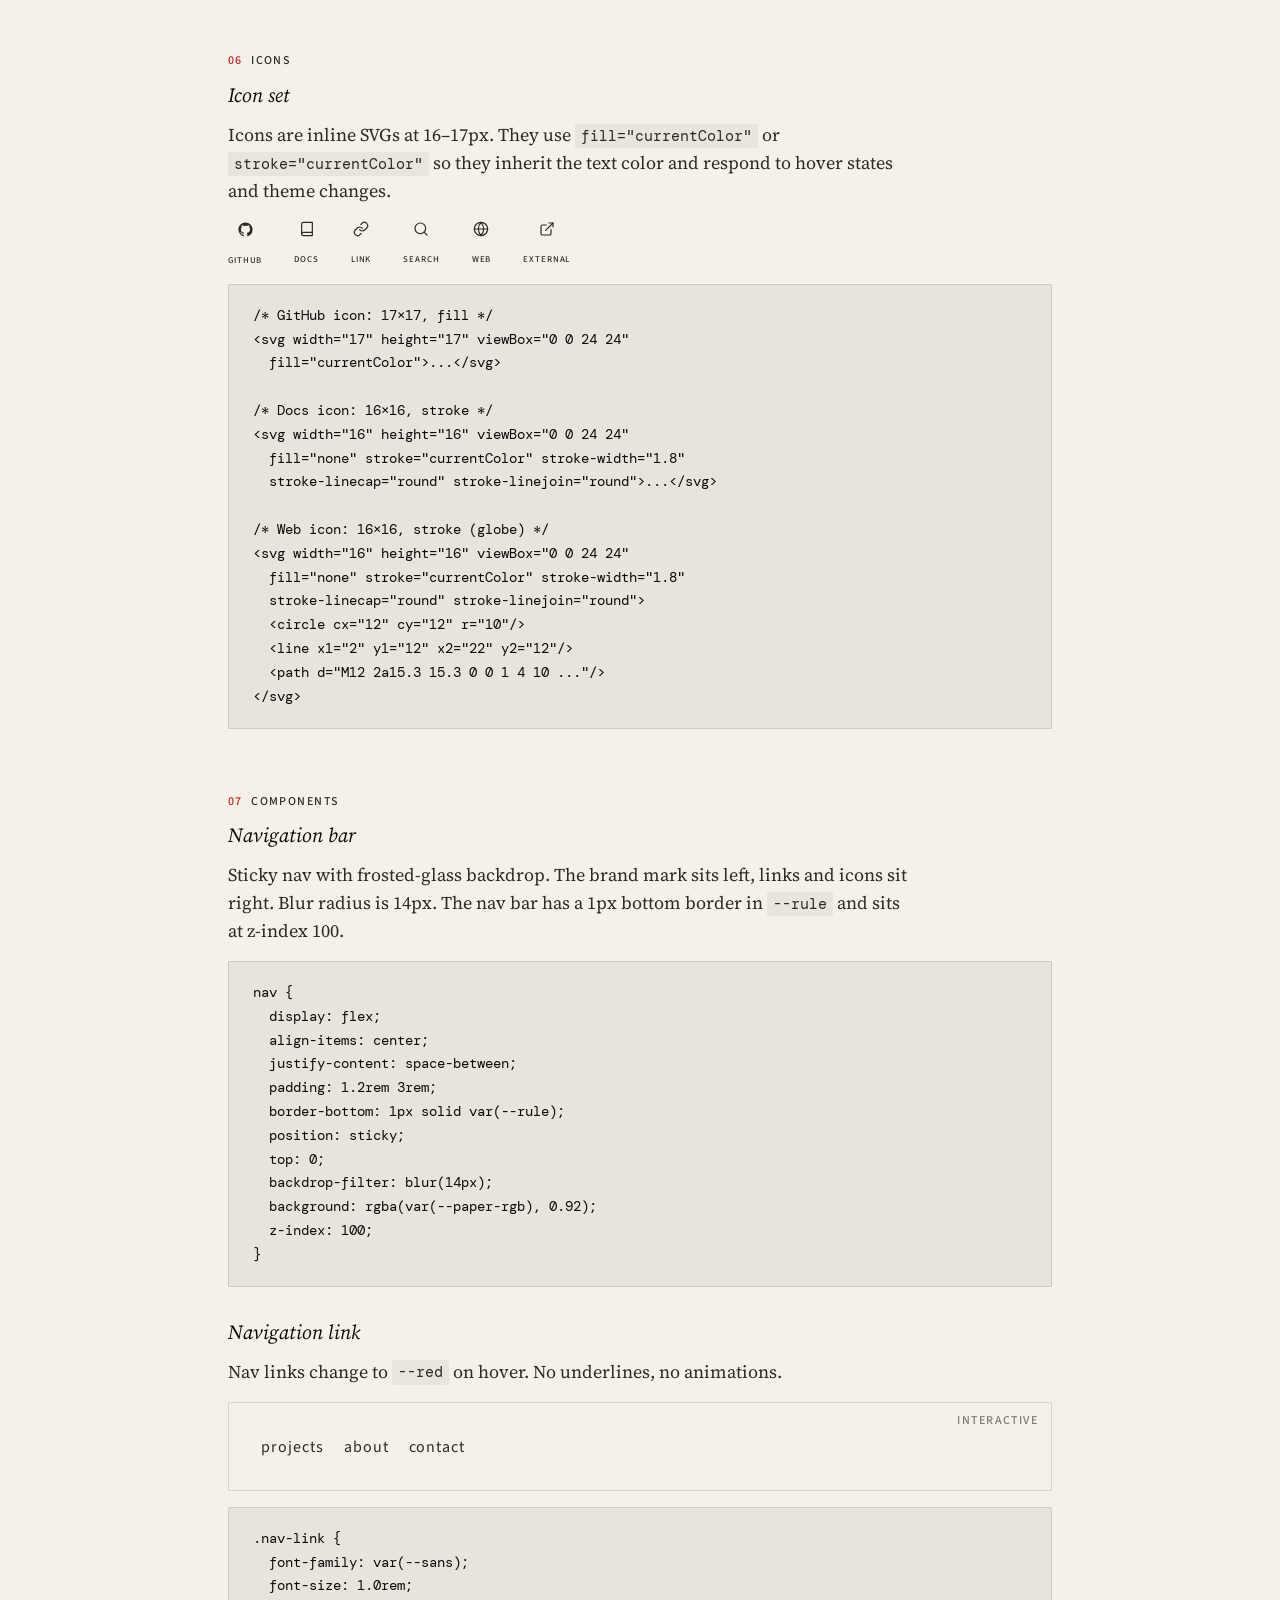
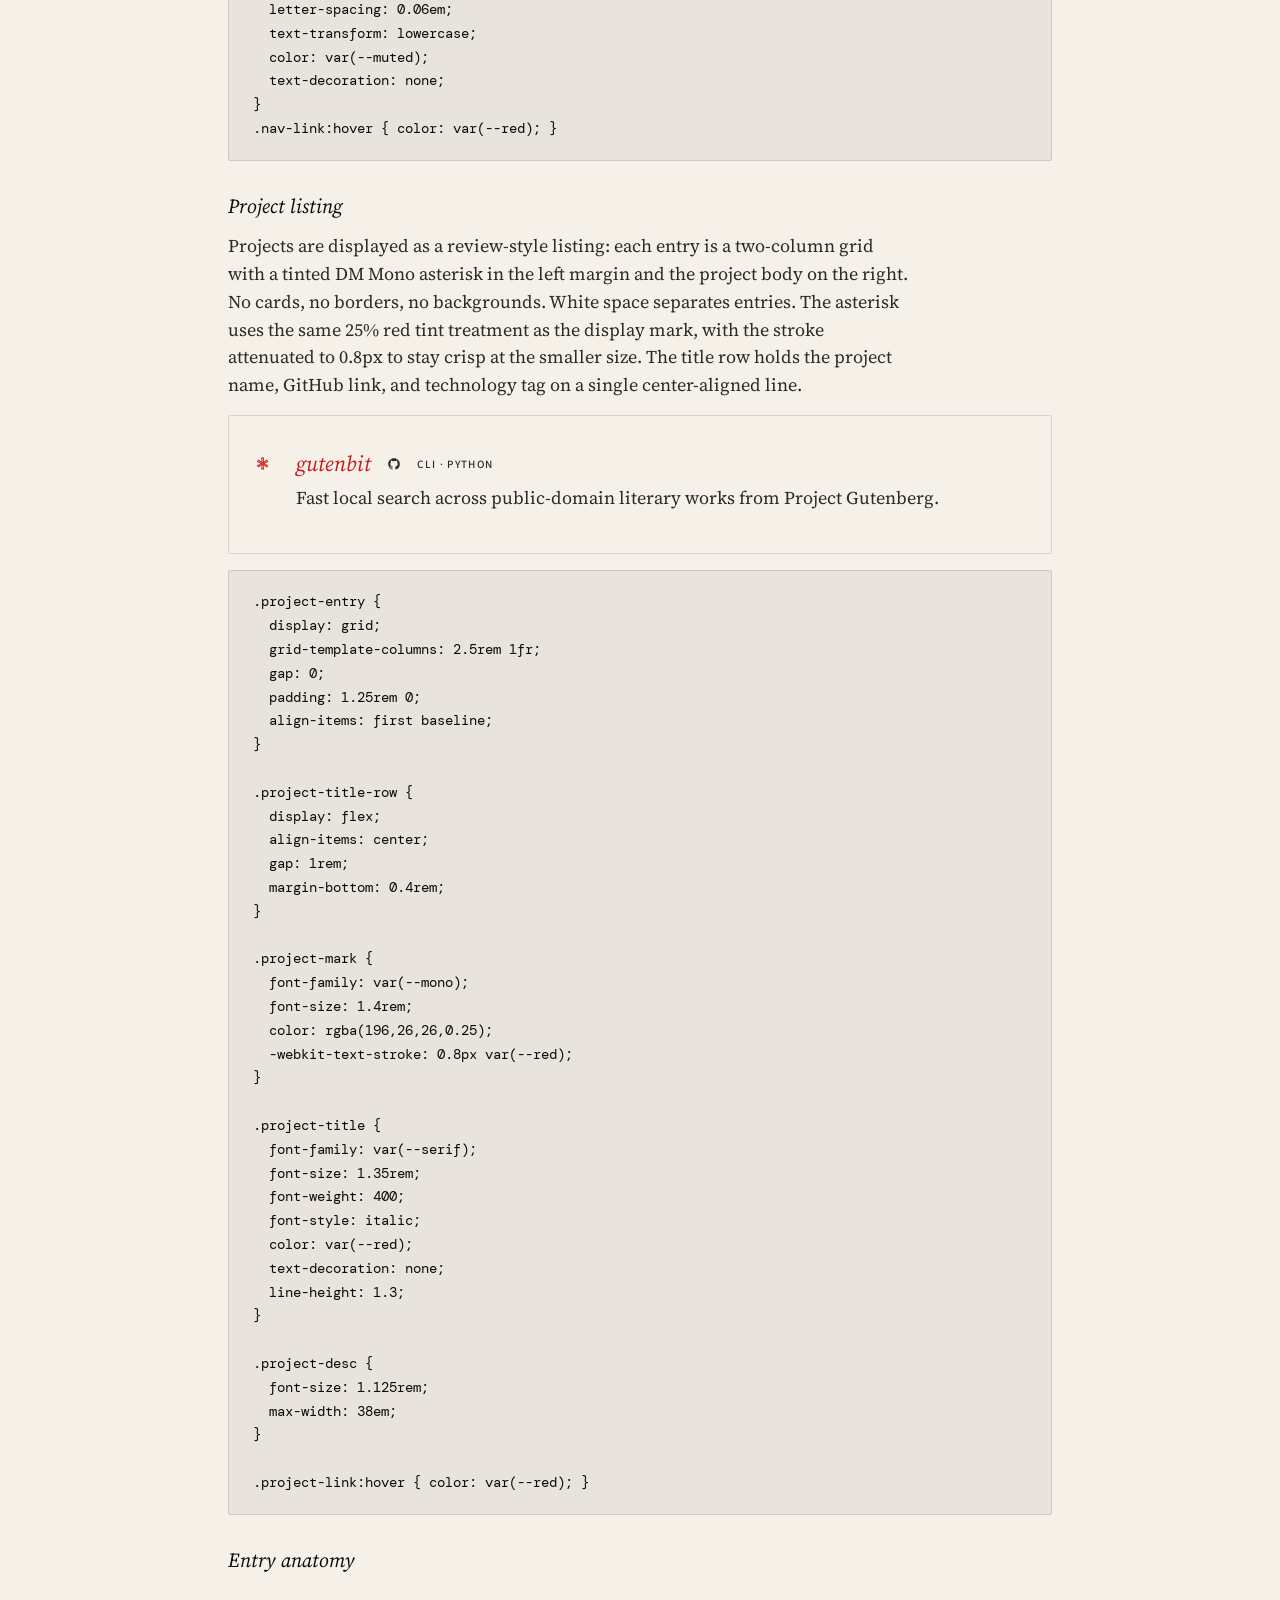
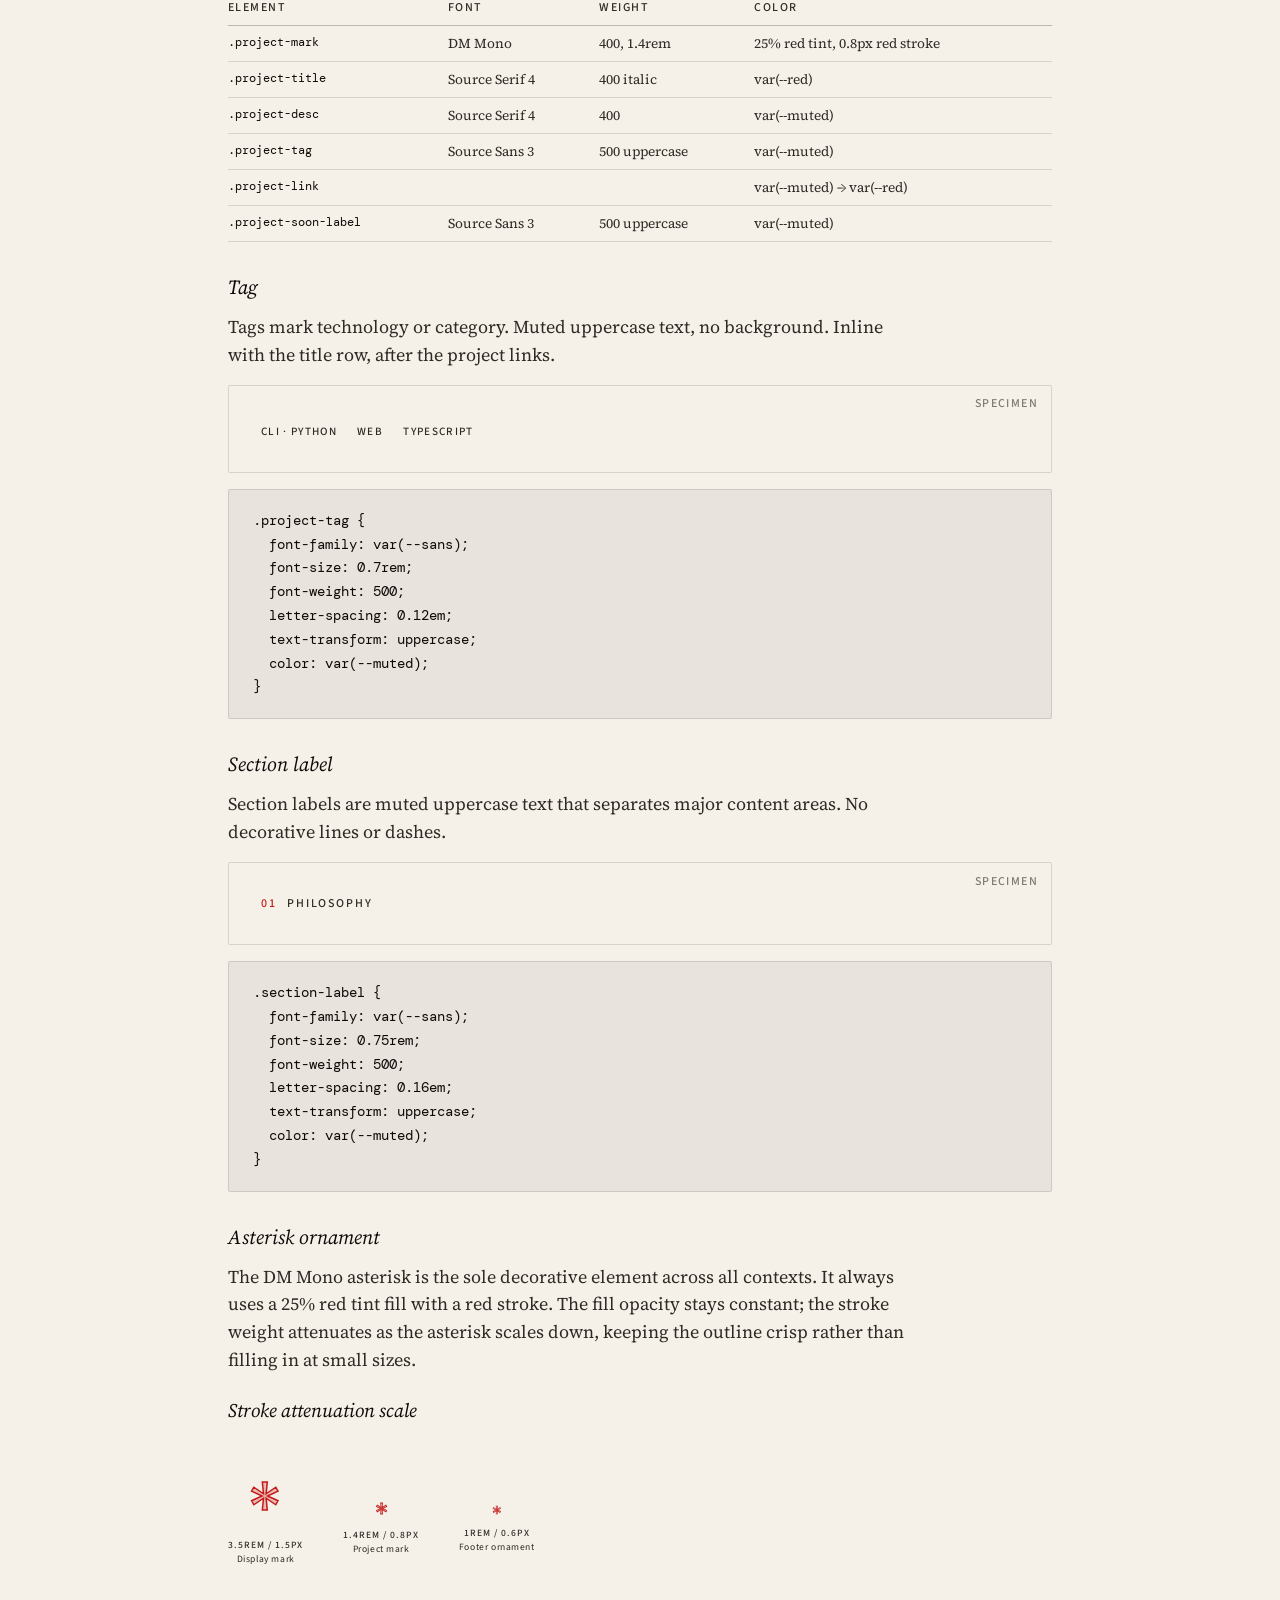
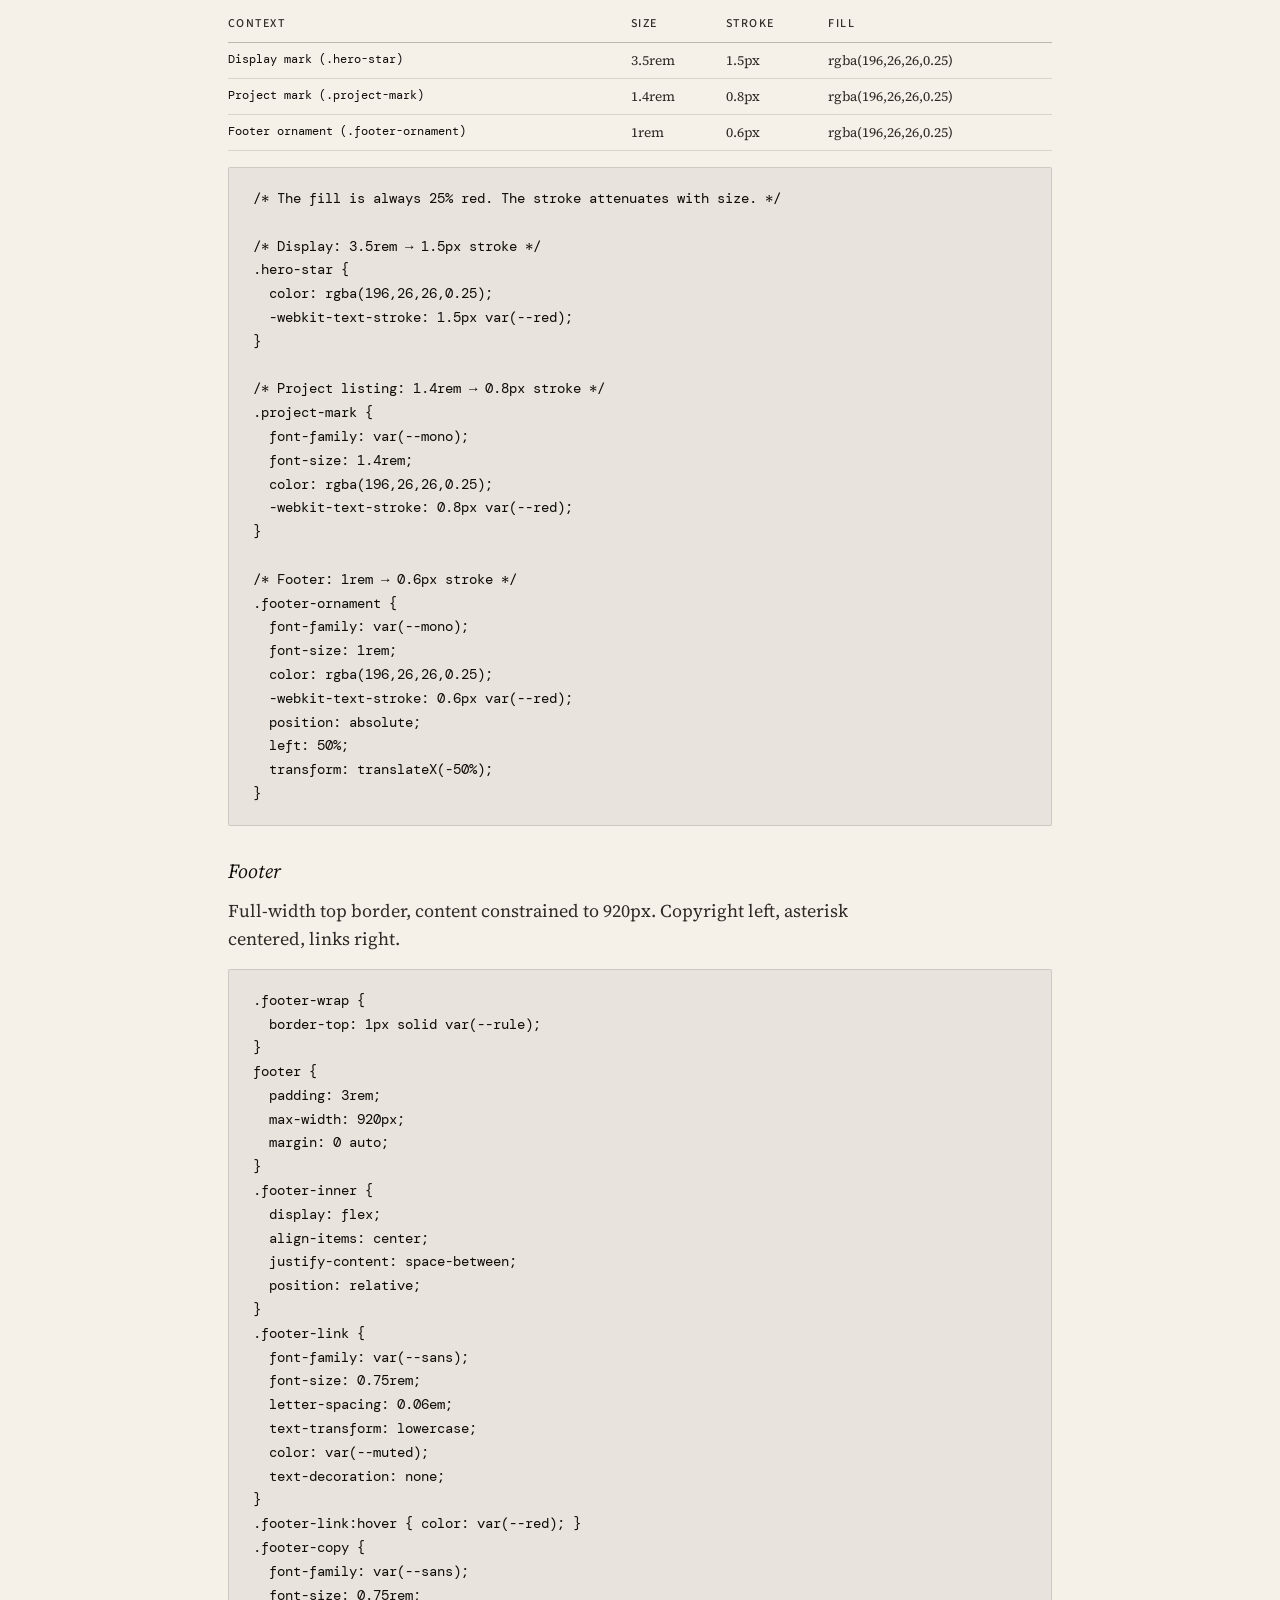
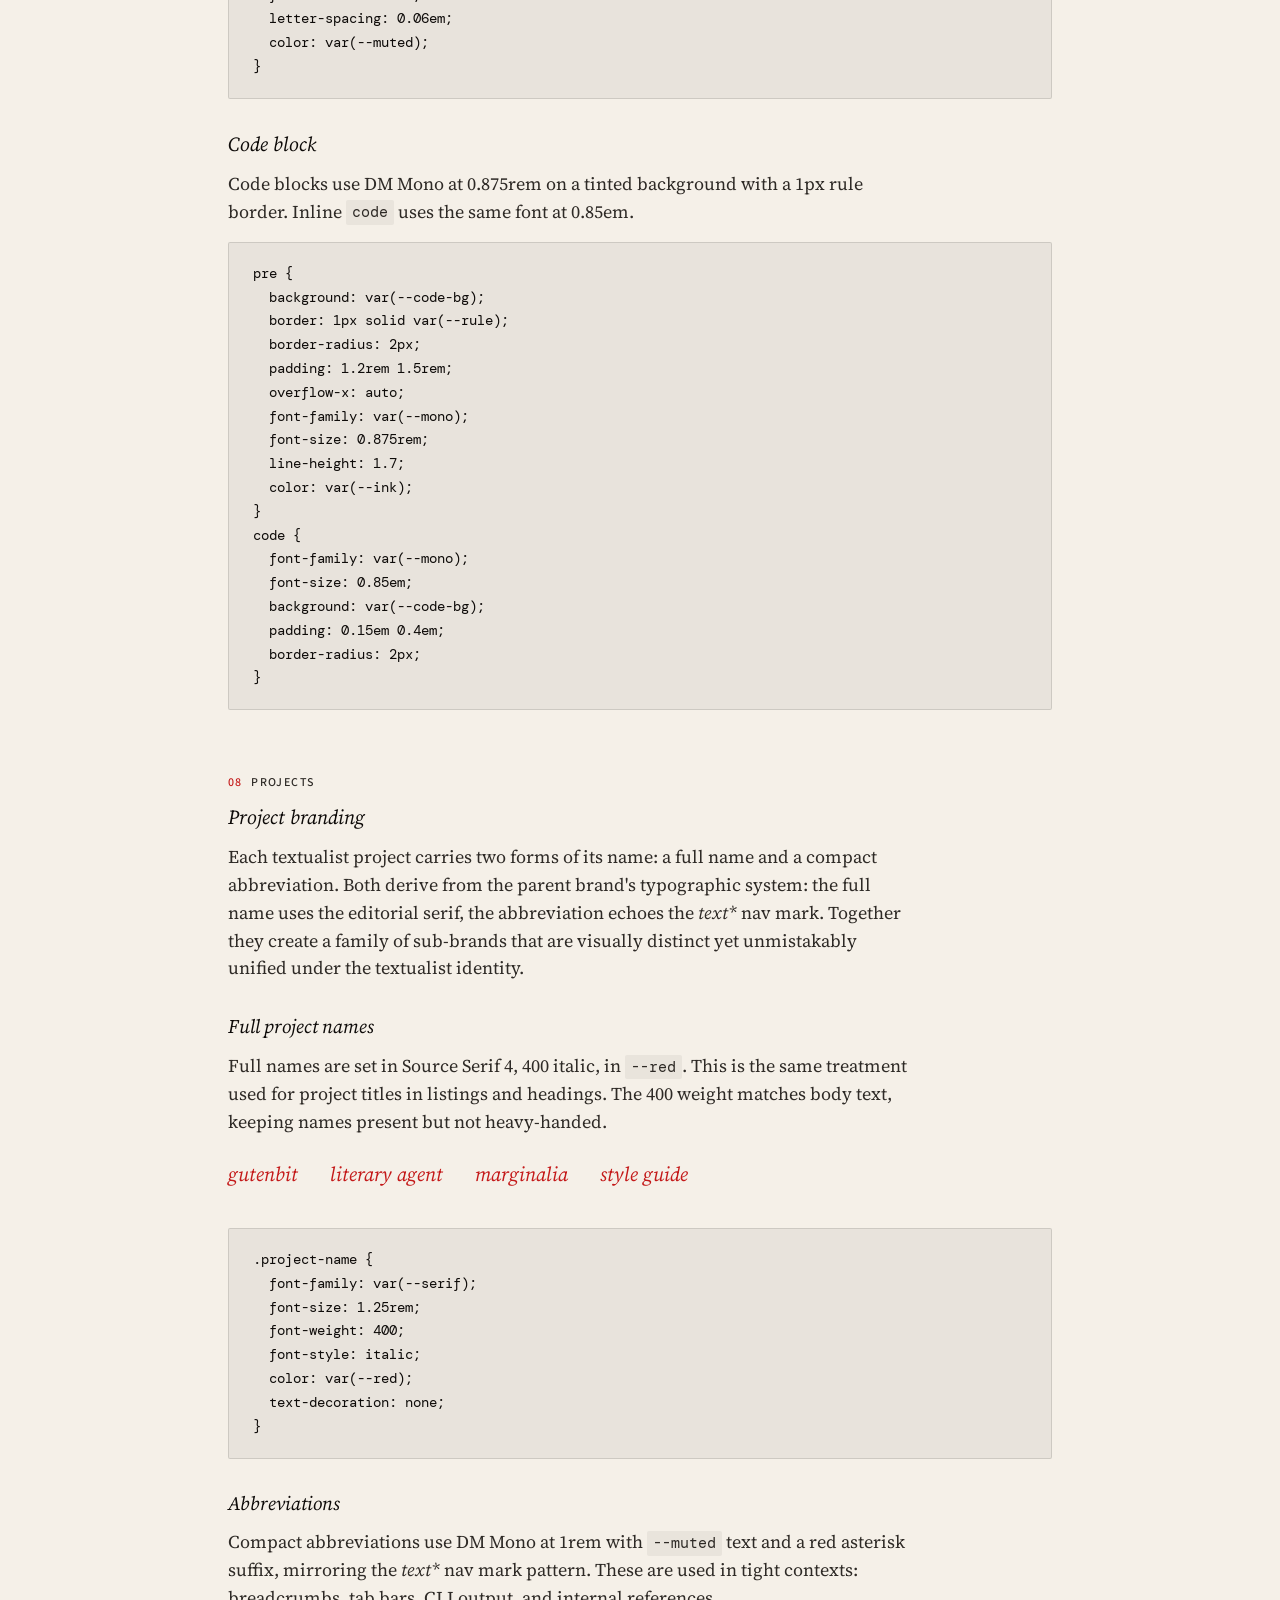
==== commit 769187bb: "Simplify style guide intro to a single sentence https://claude.ai/code/session_01R4ZnFWb9Q7gYQyYuEPh" ====
--- a/style-guide/index.html
+++ b/style-guide/index.html
@@ -644,7 +644,7 @@
   <div class="section" id="philosophy">
     <div class="section-label"><span class="num">01</span> Philosophy</div>
     <h2>Design principles</h2>
-    <p>Textualist lives at the intersection of utilitarian technology and elegant editorial design. The visual identity draws from fine bookmaking, typographic tradition, and literary magazines, while the brand itself speaks in the language of the terminal. The result should feel like a well-set page built by careful hands.</p>
+    <p>Textualist pairs the feel of a well-set printed page with the plainness of a terminal.</p>
     <p class="principle">Readability is the central principle. Properly weighted fonts (400 for body text), generous line-heights, optical sizing, and considered hierarchy. If it isn't comfortable to read, nothing else matters.</p>
     <p class="principle">The written word comes first. Typography drives every decision. Source Serif 4 carries editorial content; Source Sans 3 handles infrastructure; DM Mono marks the brand.</p>
     <p class="principle">Warm paper, not cold white. The screen should feel like a page. The palette is drawn from parchment, ink, and a single red accent.</p>
--- a/css/tokens.css
+++ b/css/tokens.css
@@ -86,6 +86,9 @@
   align-items: center;
   justify-content: space-between;
   padding: 1.2rem 3rem;
+  padding-top: calc(1.2rem + env(safe-area-inset-top, 0px));
+  padding-left: calc(3rem + env(safe-area-inset-left, 0px));
+  padding-right: calc(3rem + env(safe-area-inset-right, 0px));
   border-bottom: 1px solid var(--rule);
   position: sticky;
   top: 0;
@@ -93,6 +96,16 @@
   background: rgba(var(--paper-rgb), 0.92);
   z-index: 100;
 }
+nav::before {
+  content: "";
+  position: absolute;
+  top: 0;
+  left: 0;
+  right: 0;
+  height: env(safe-area-inset-top, 0px);
+  background: var(--paper);
+  z-index: 1;
+}
 
 .nav-left { display: flex; align-items: baseline; gap: 0.25rem; }
 
@@ -100,6 +113,7 @@
   font-family: var(--mono);
   font-size: 1rem;
   font-weight: 400;
+  line-height: 1.375;
   color: var(--muted);
   text-decoration: none;
 }
@@ -174,6 +188,9 @@
 .footer-wrap { border-top: 1px solid var(--rule); }
 footer {
   padding: 3rem 3rem;
+  padding-bottom: calc(3rem + env(safe-area-inset-bottom, 0px));
+  padding-left: calc(3rem + env(safe-area-inset-left, 0px));
+  padding-right: calc(3rem + env(safe-area-inset-right, 0px));
   max-width: 920px;
   margin: 0 auto;
 }
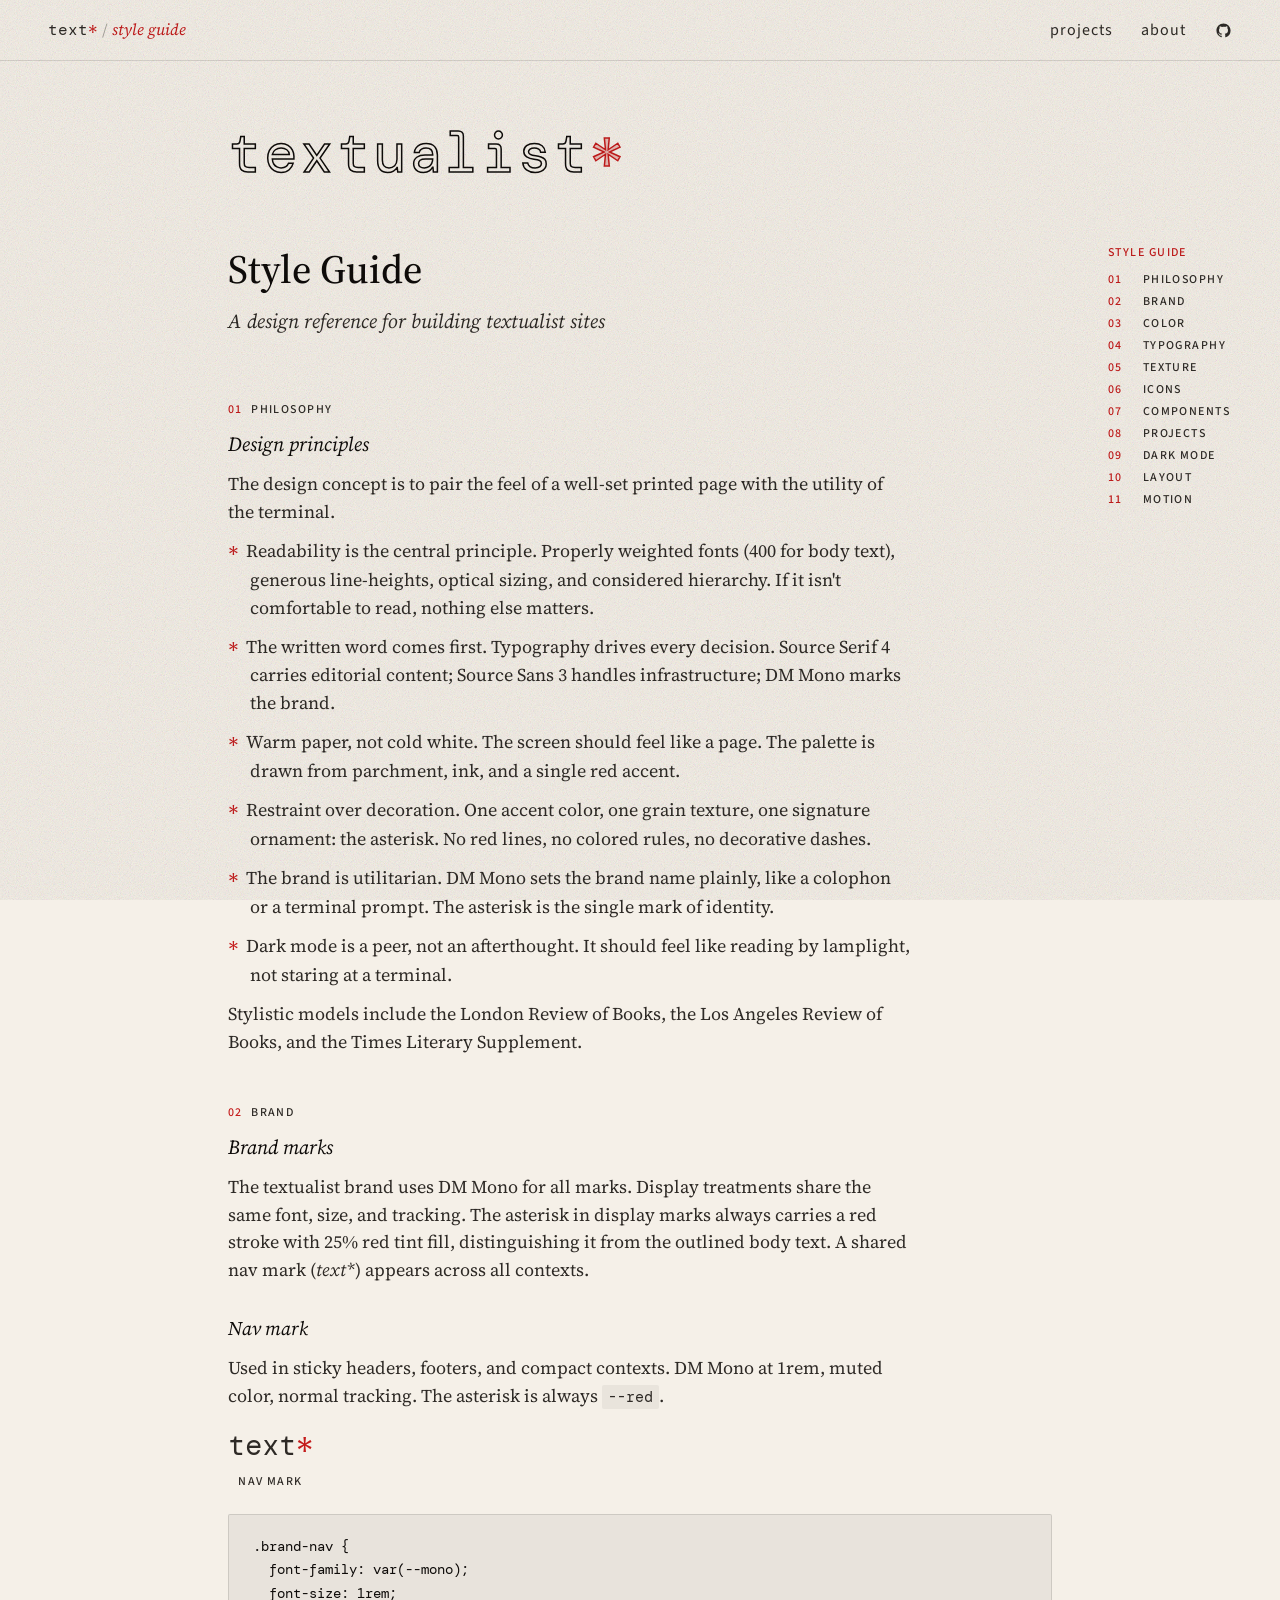
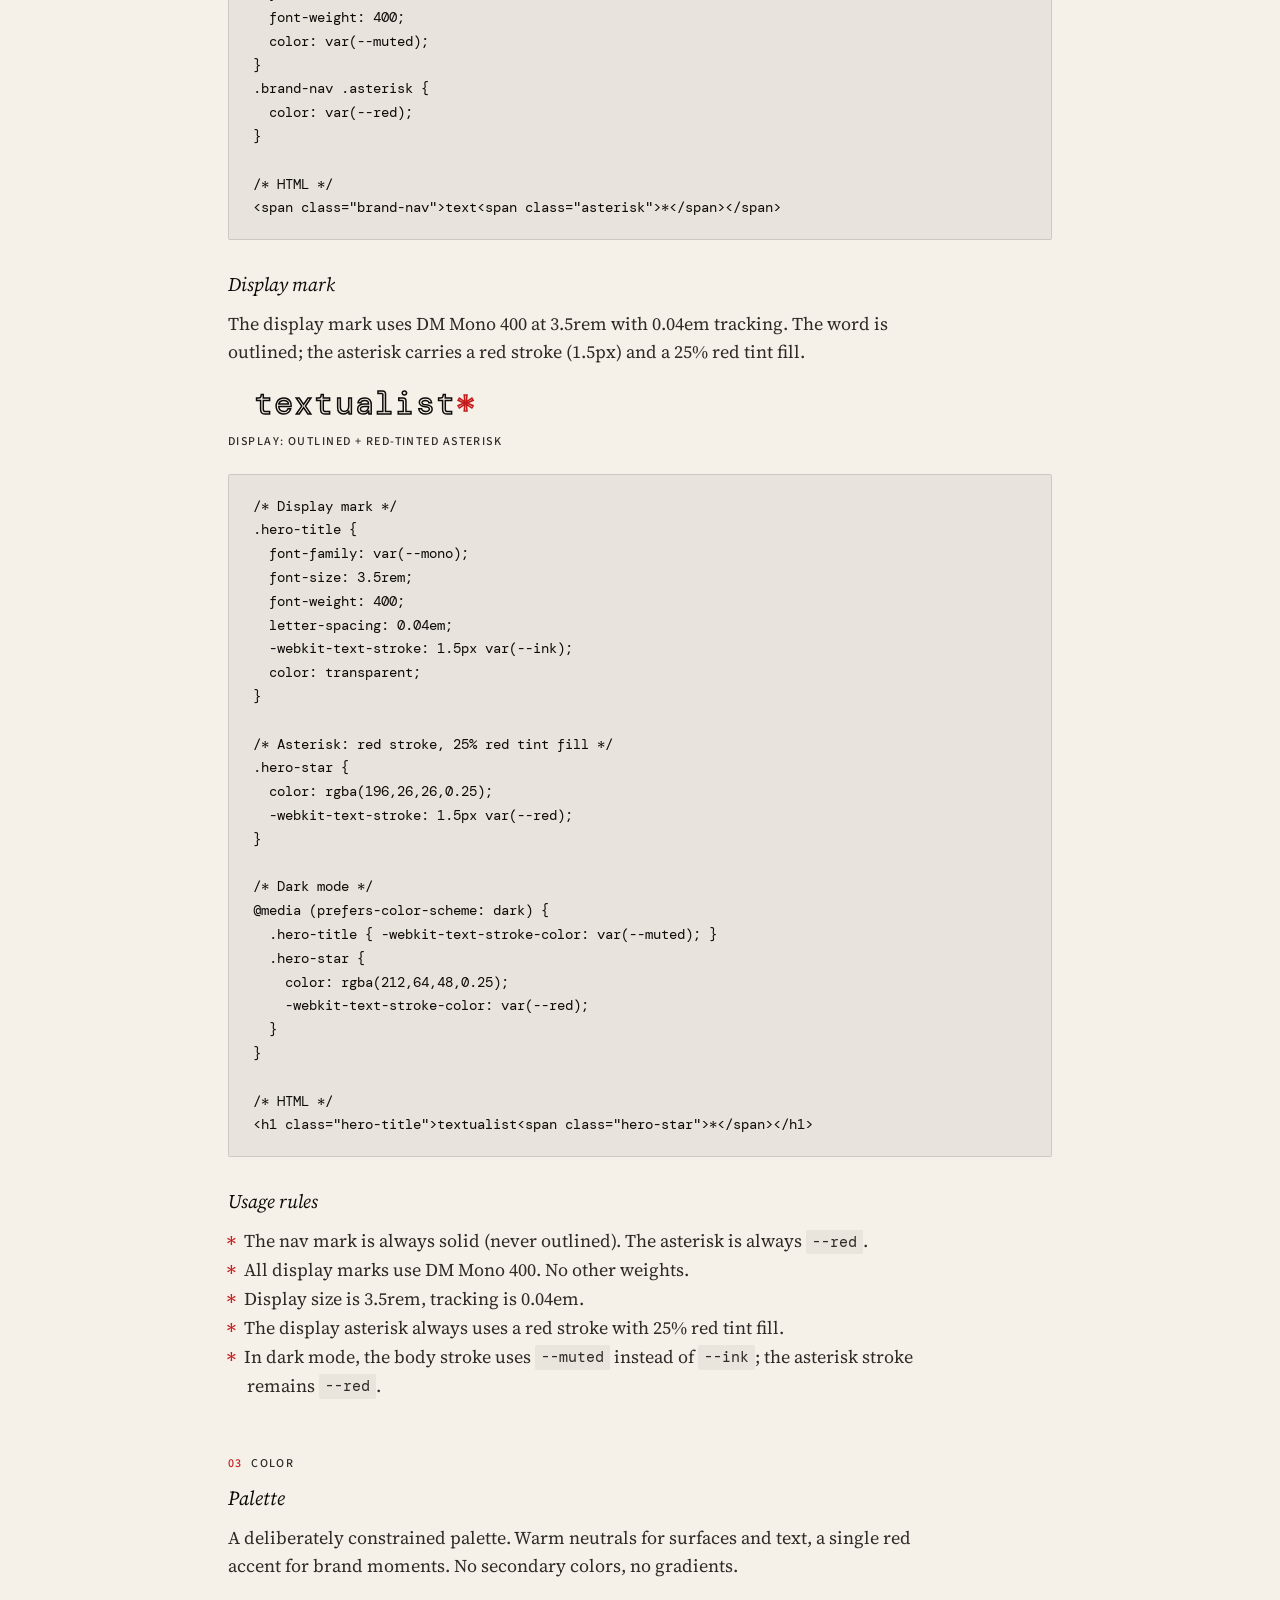
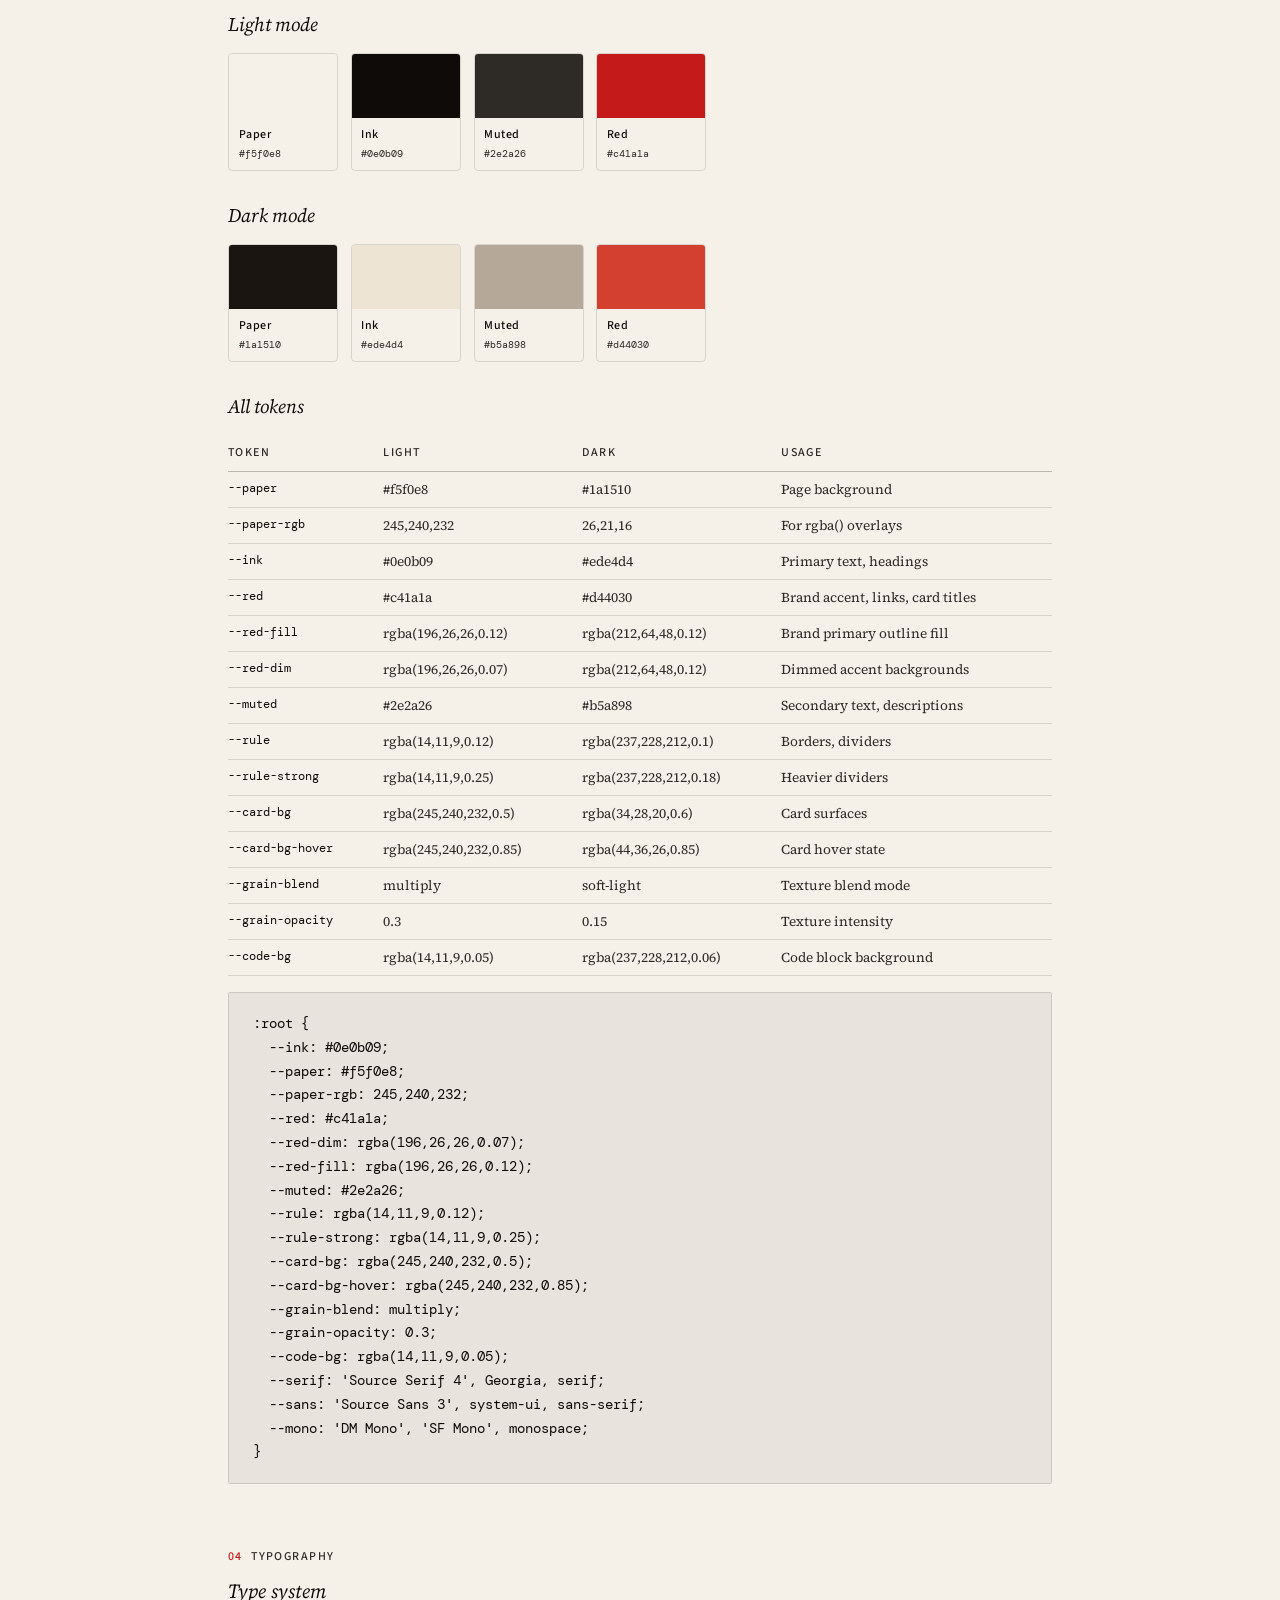
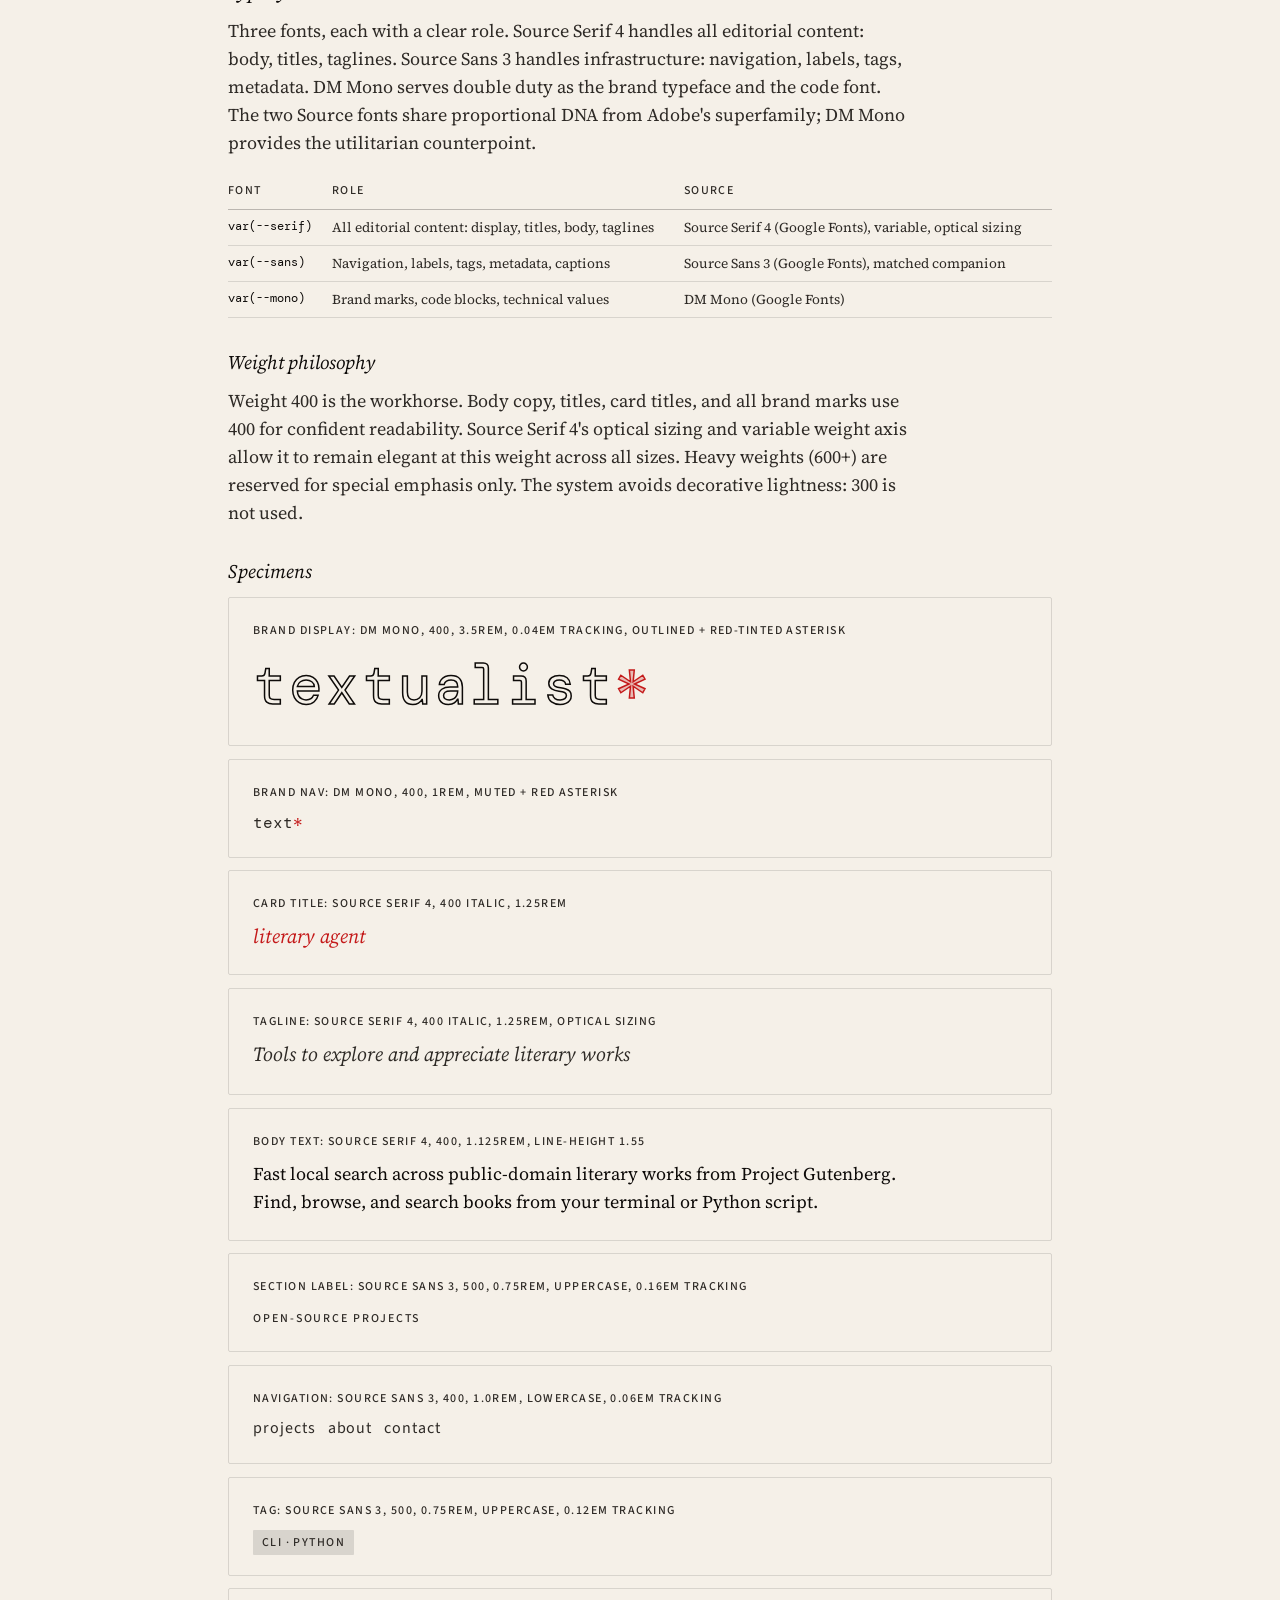
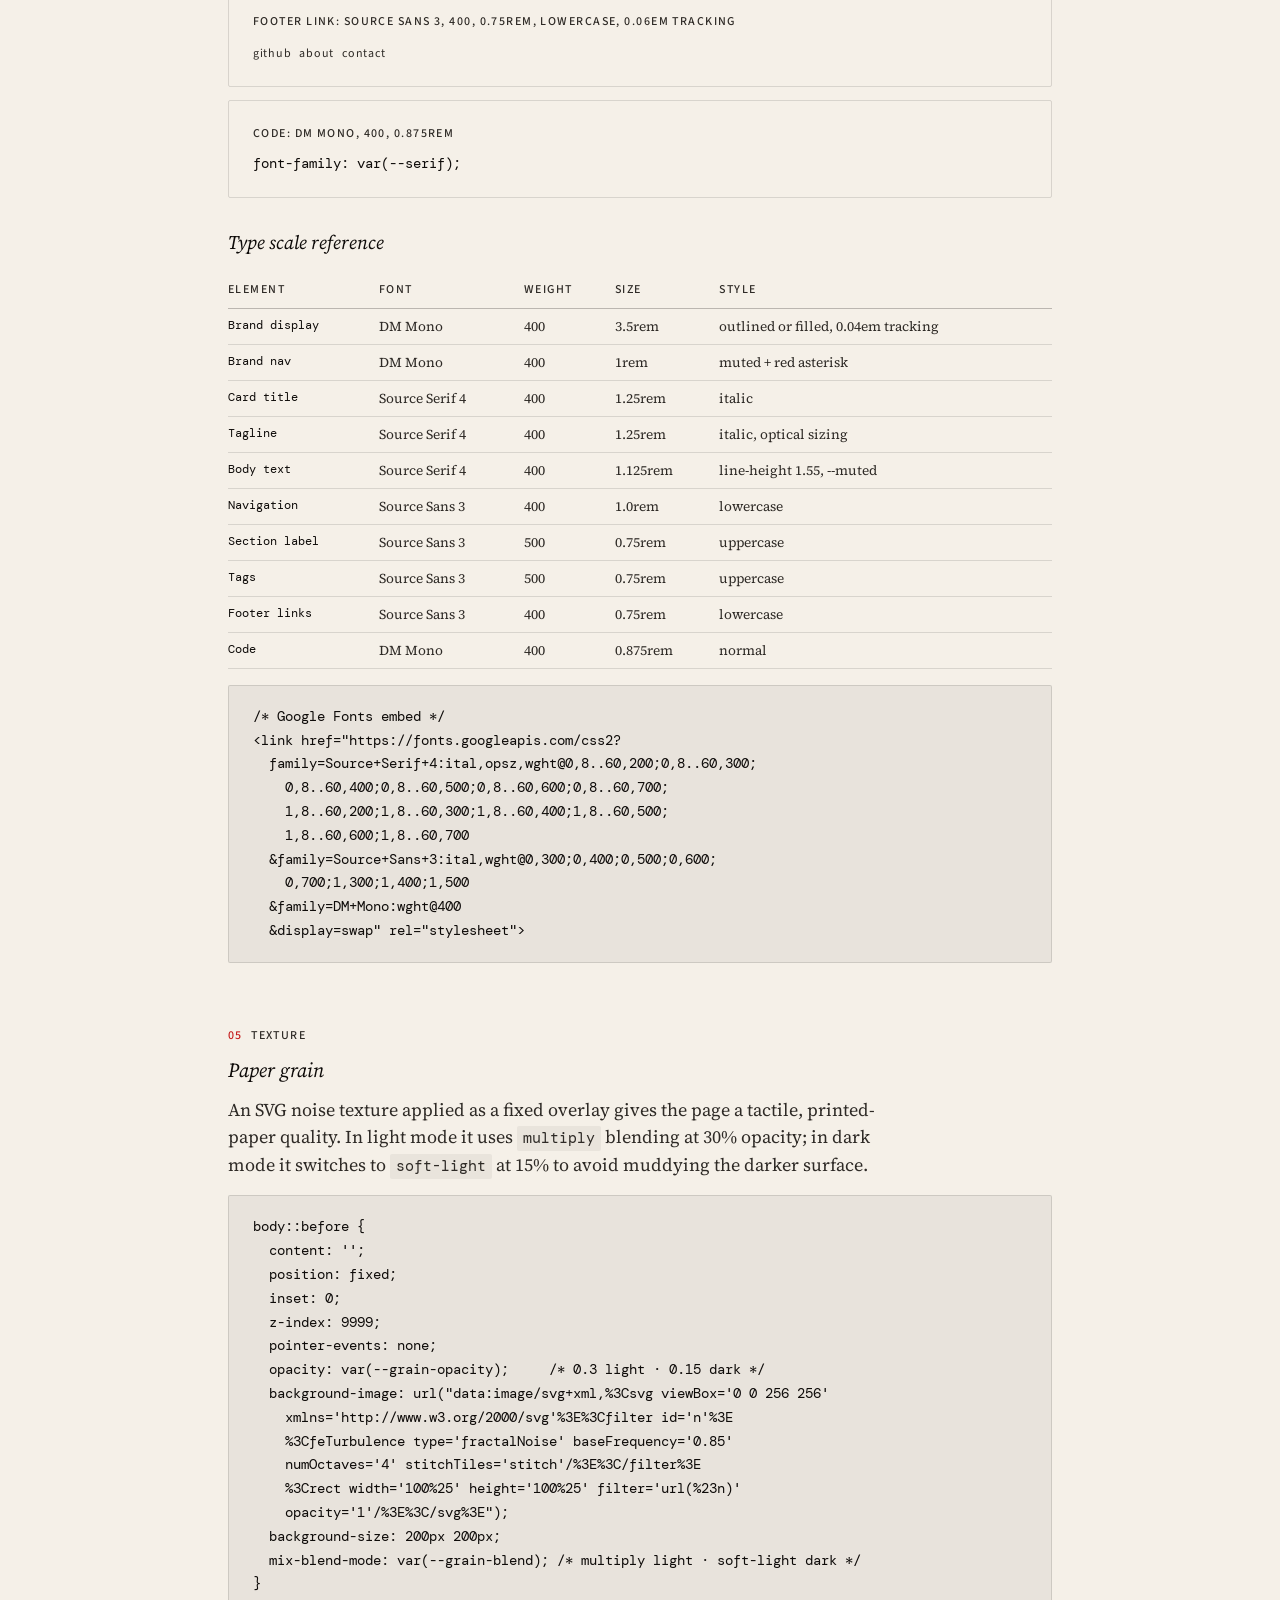
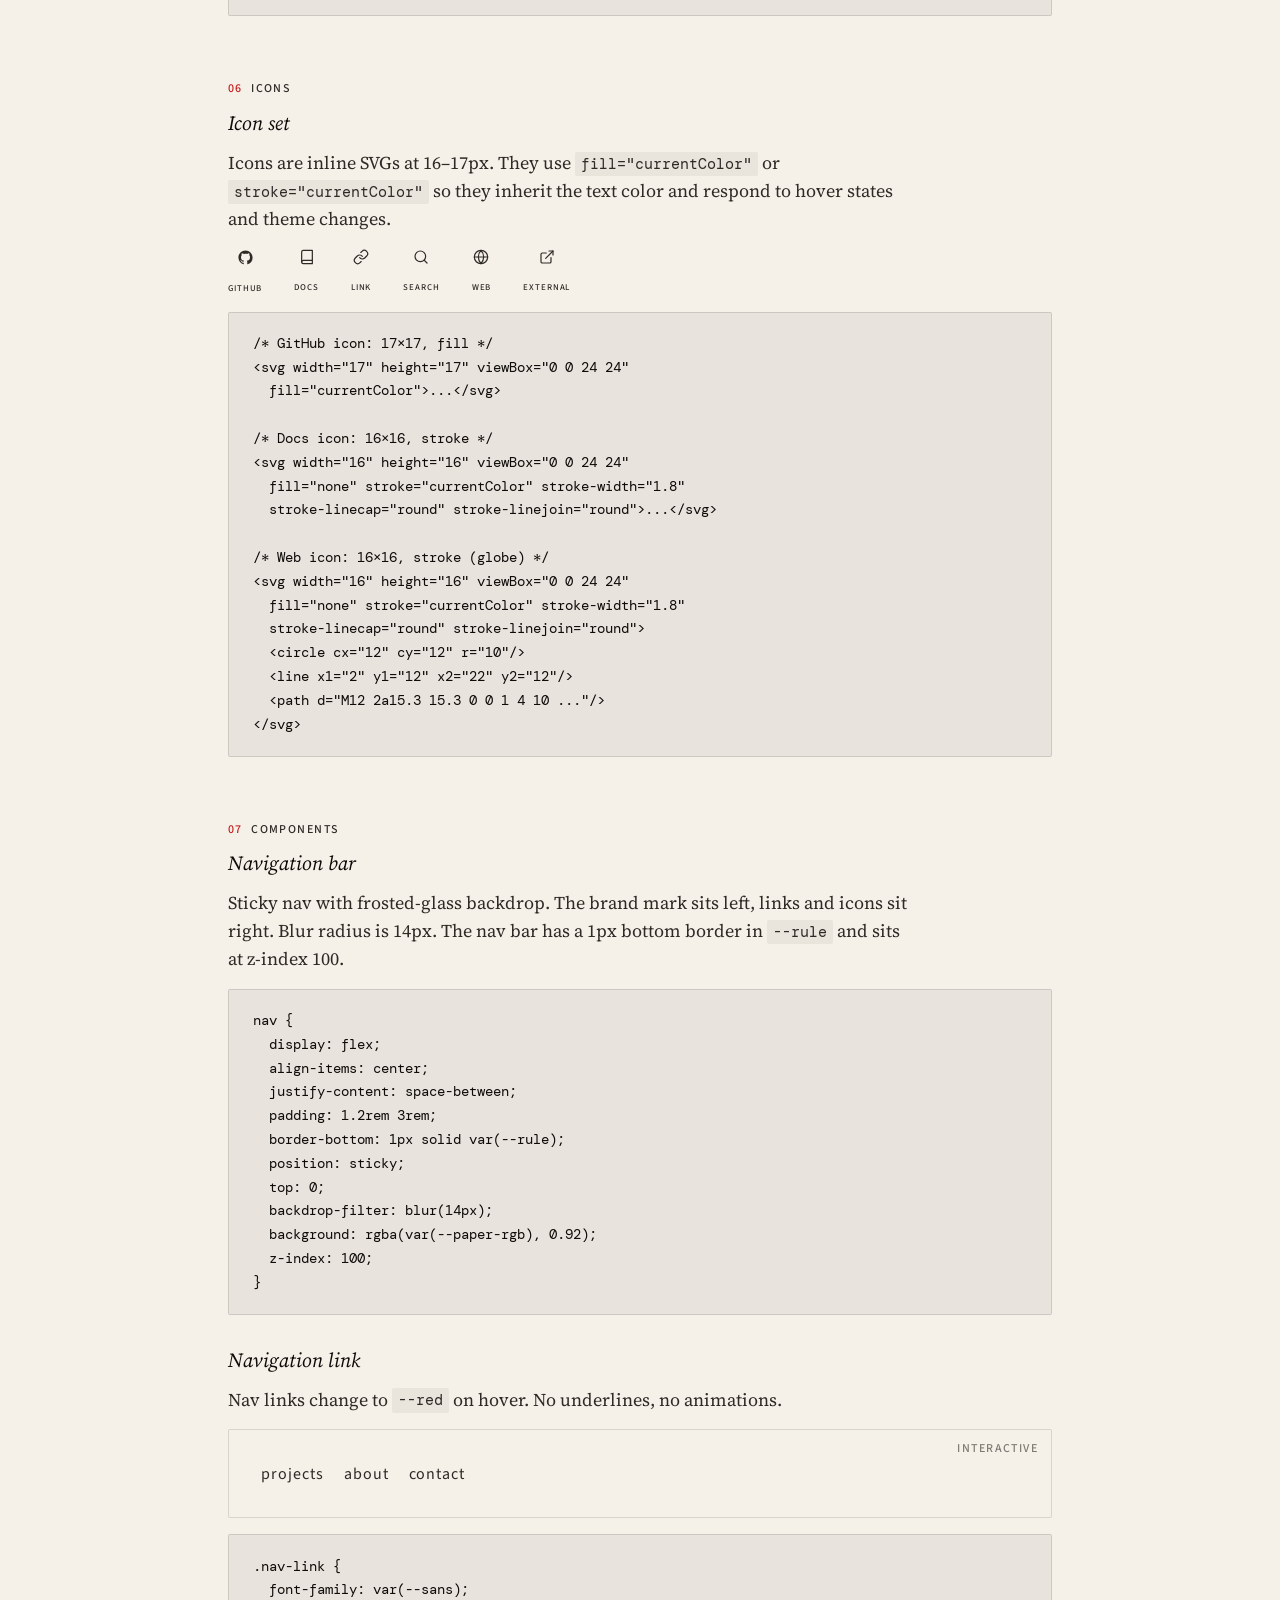
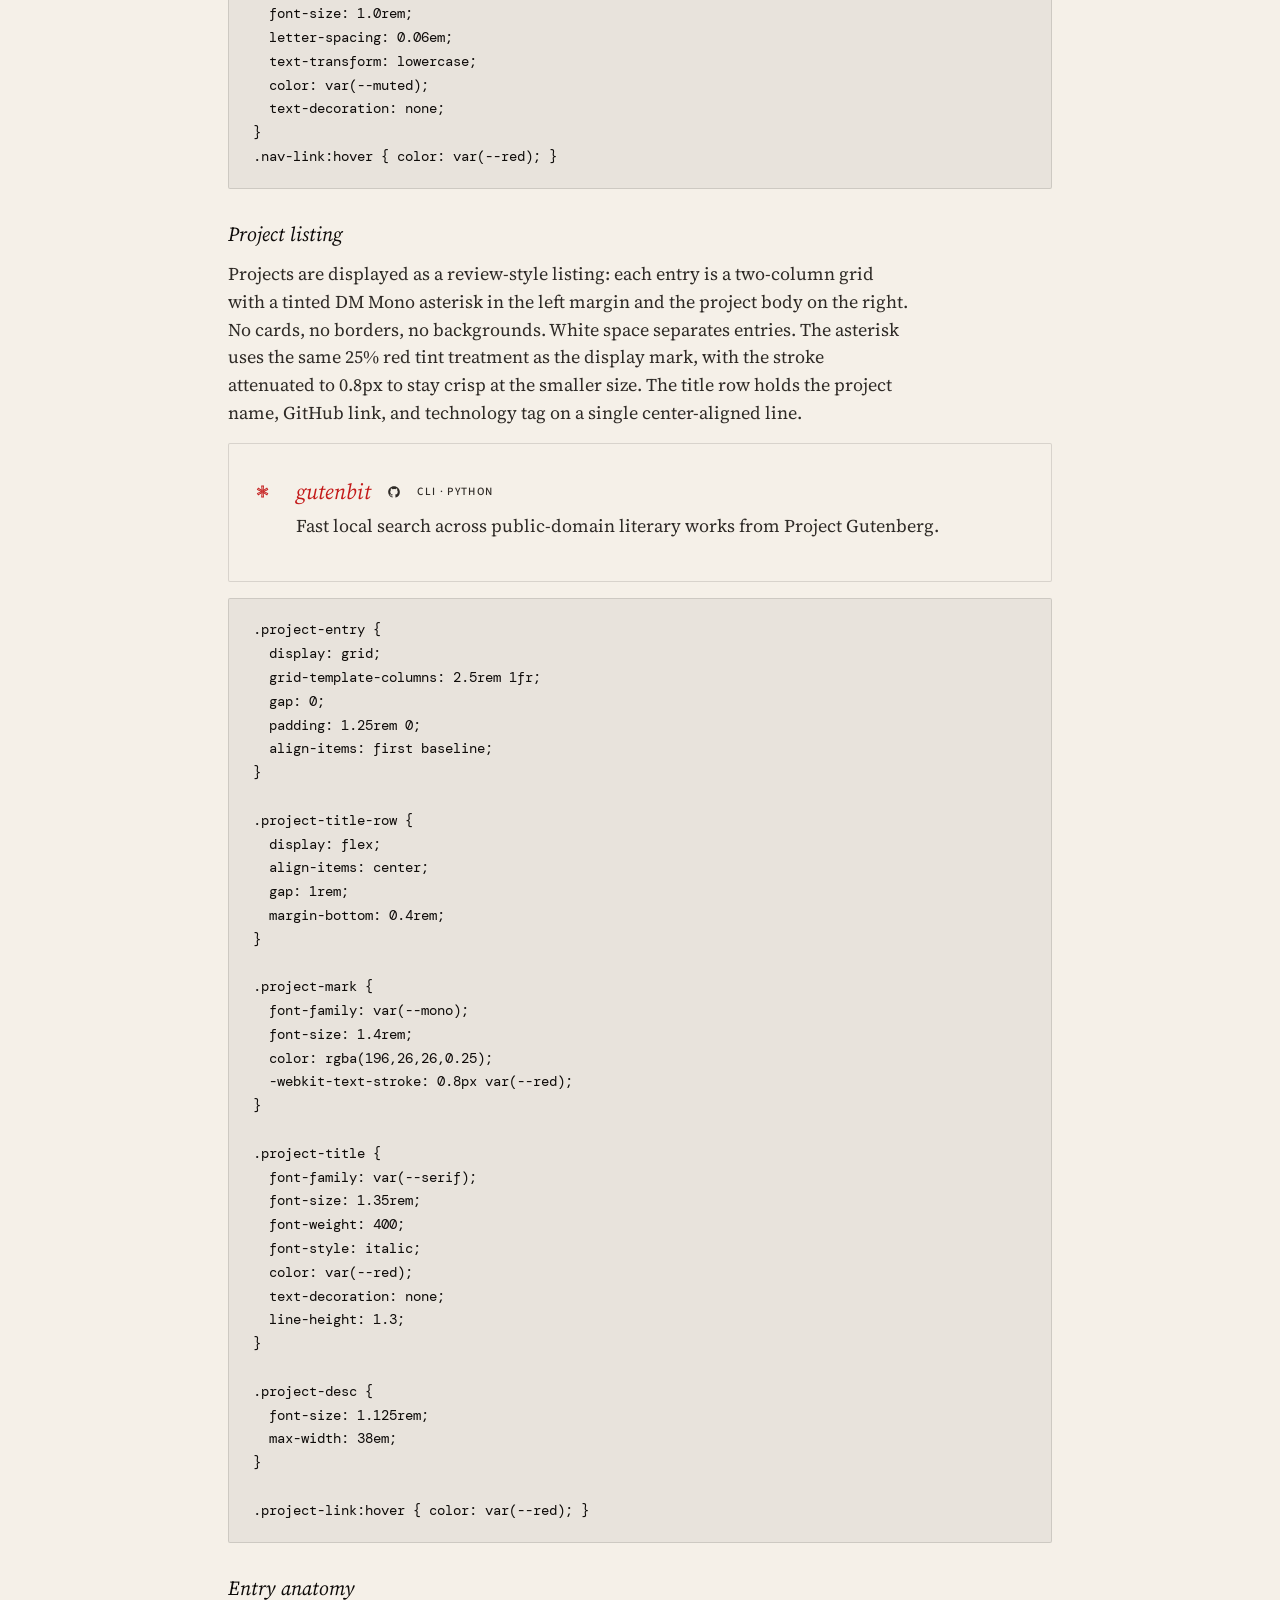
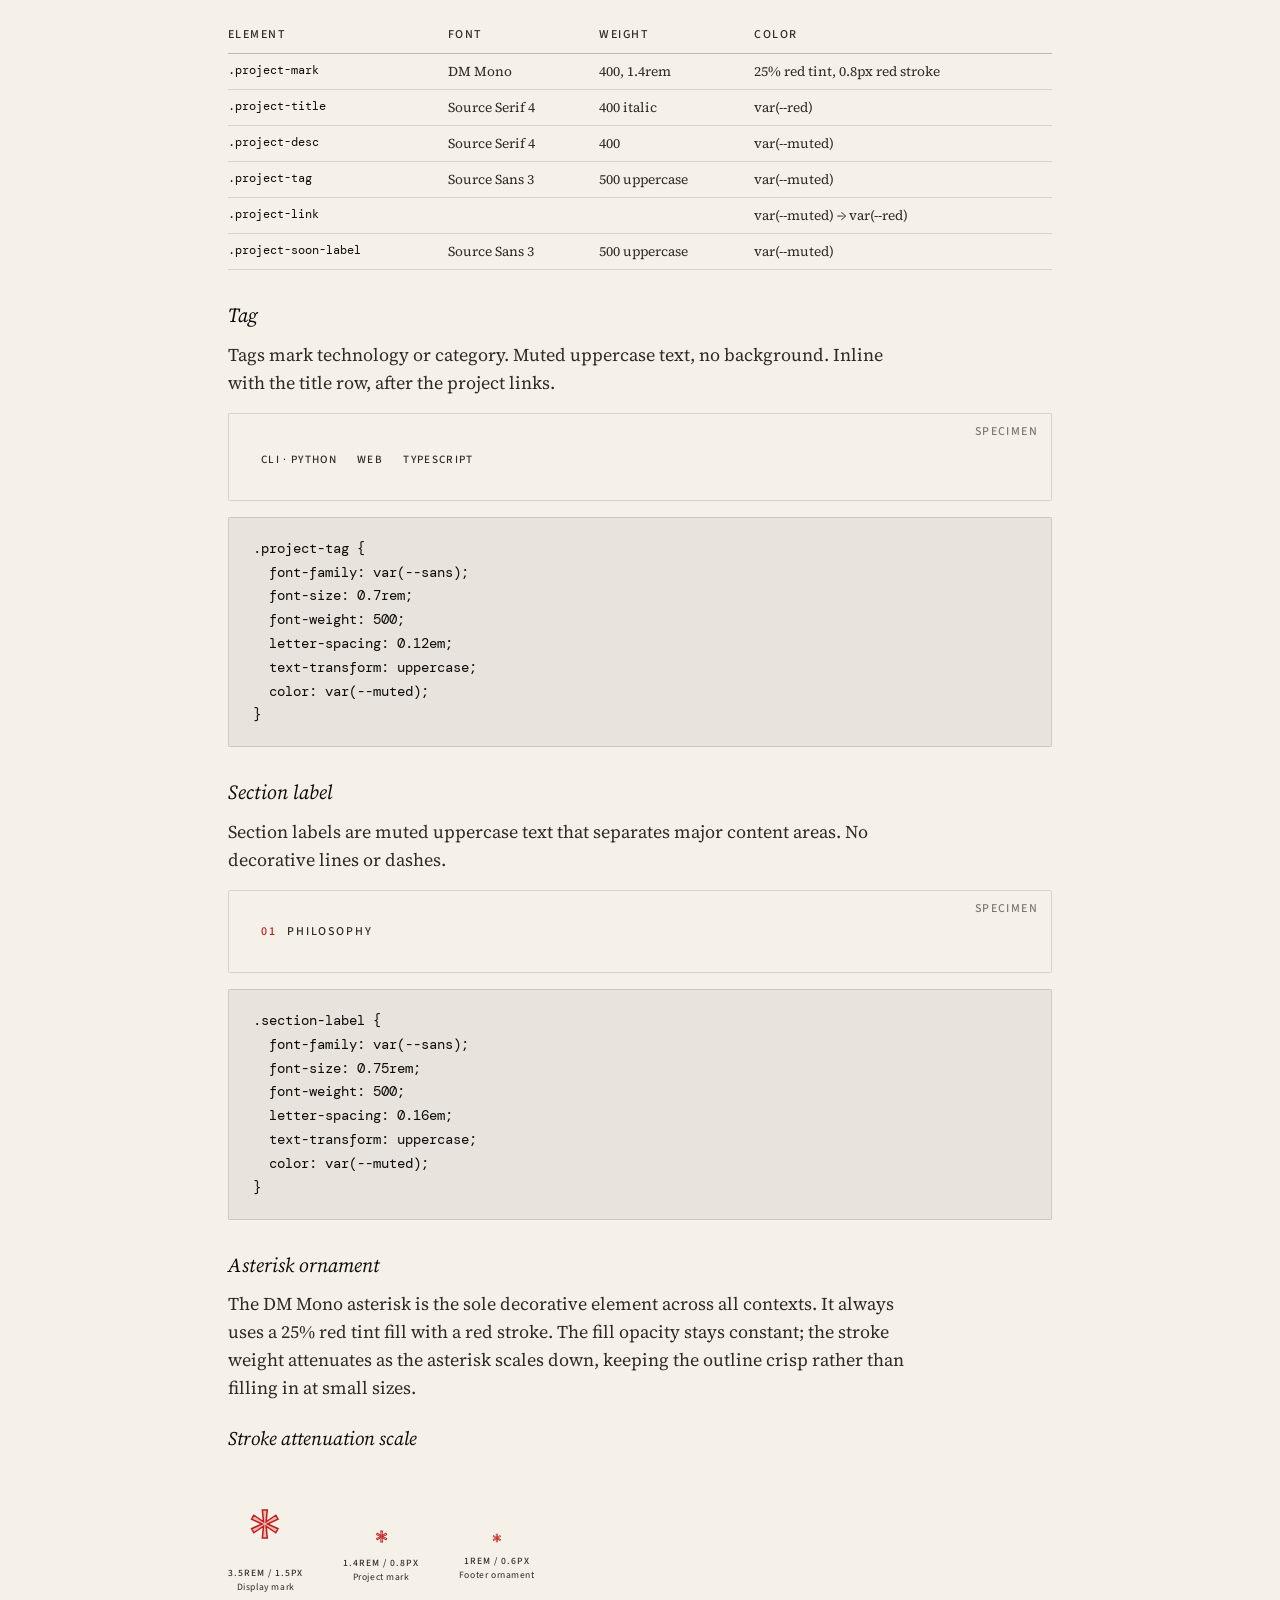
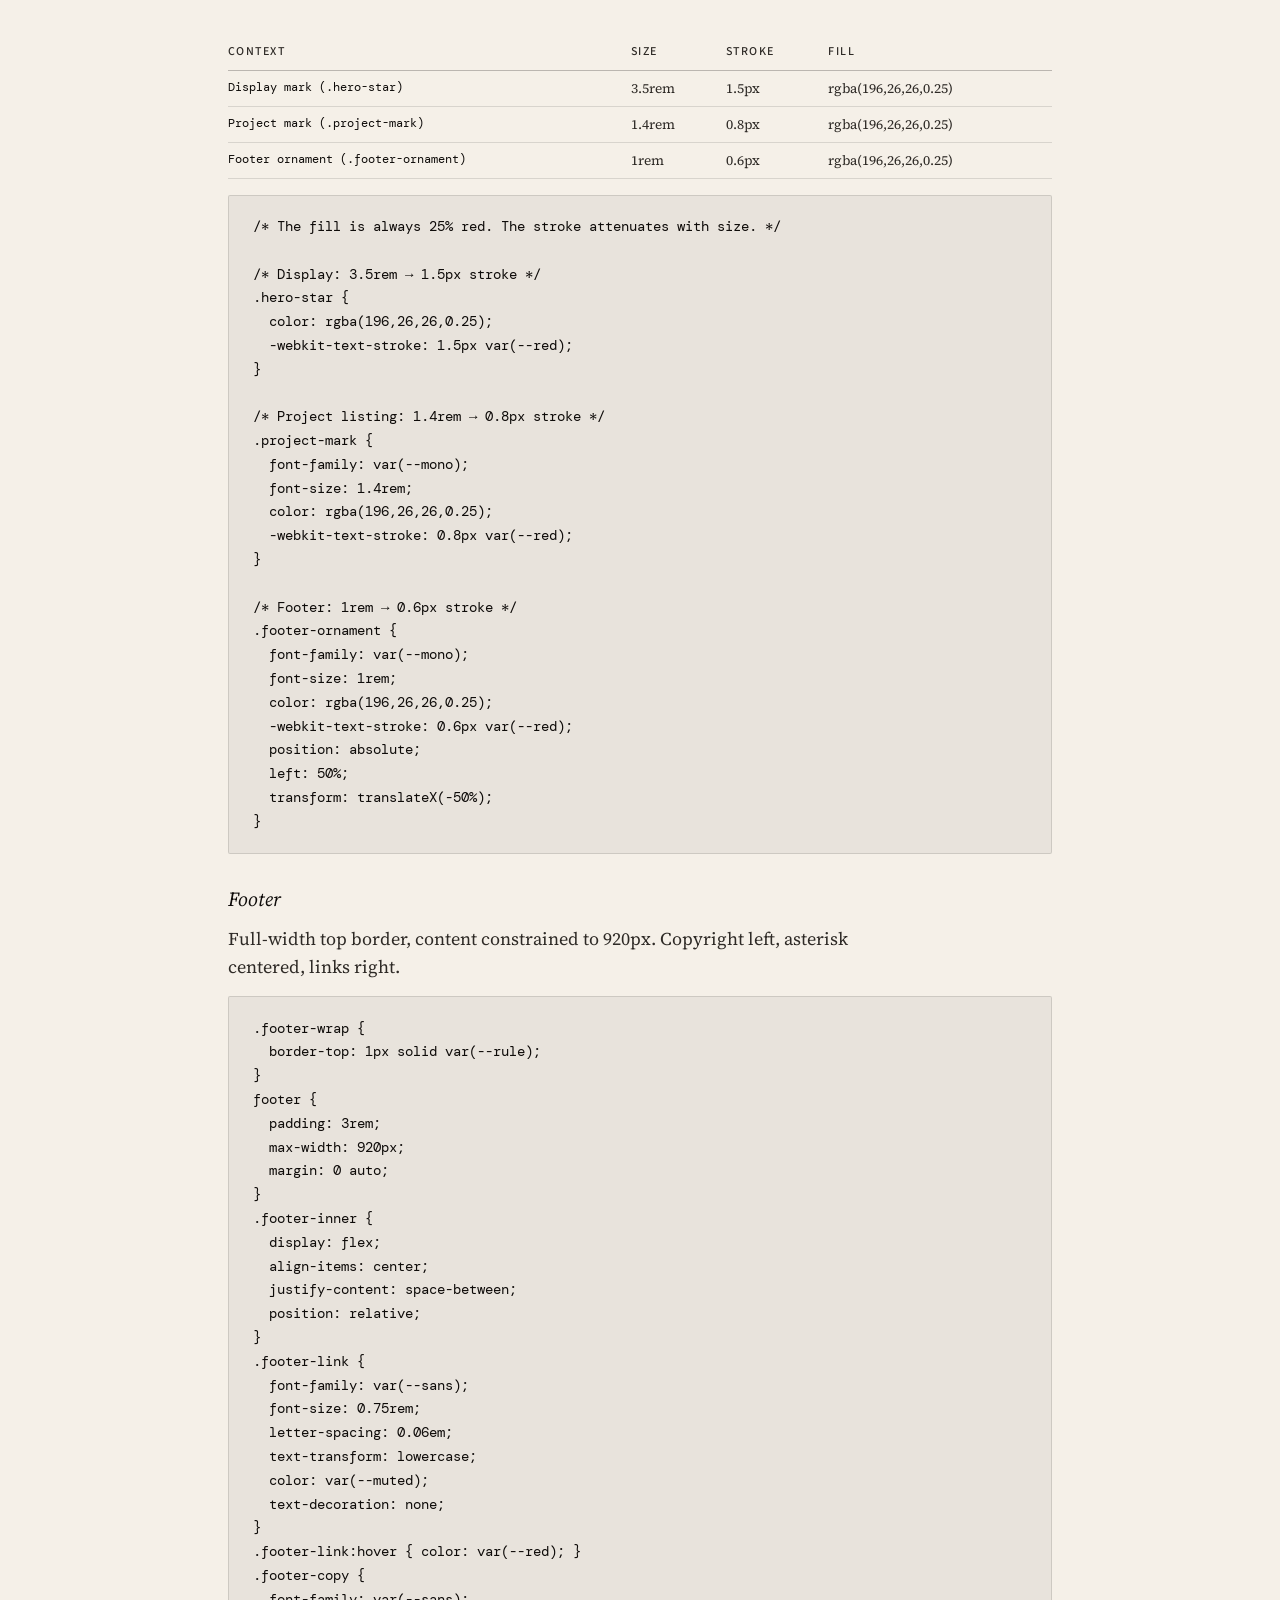
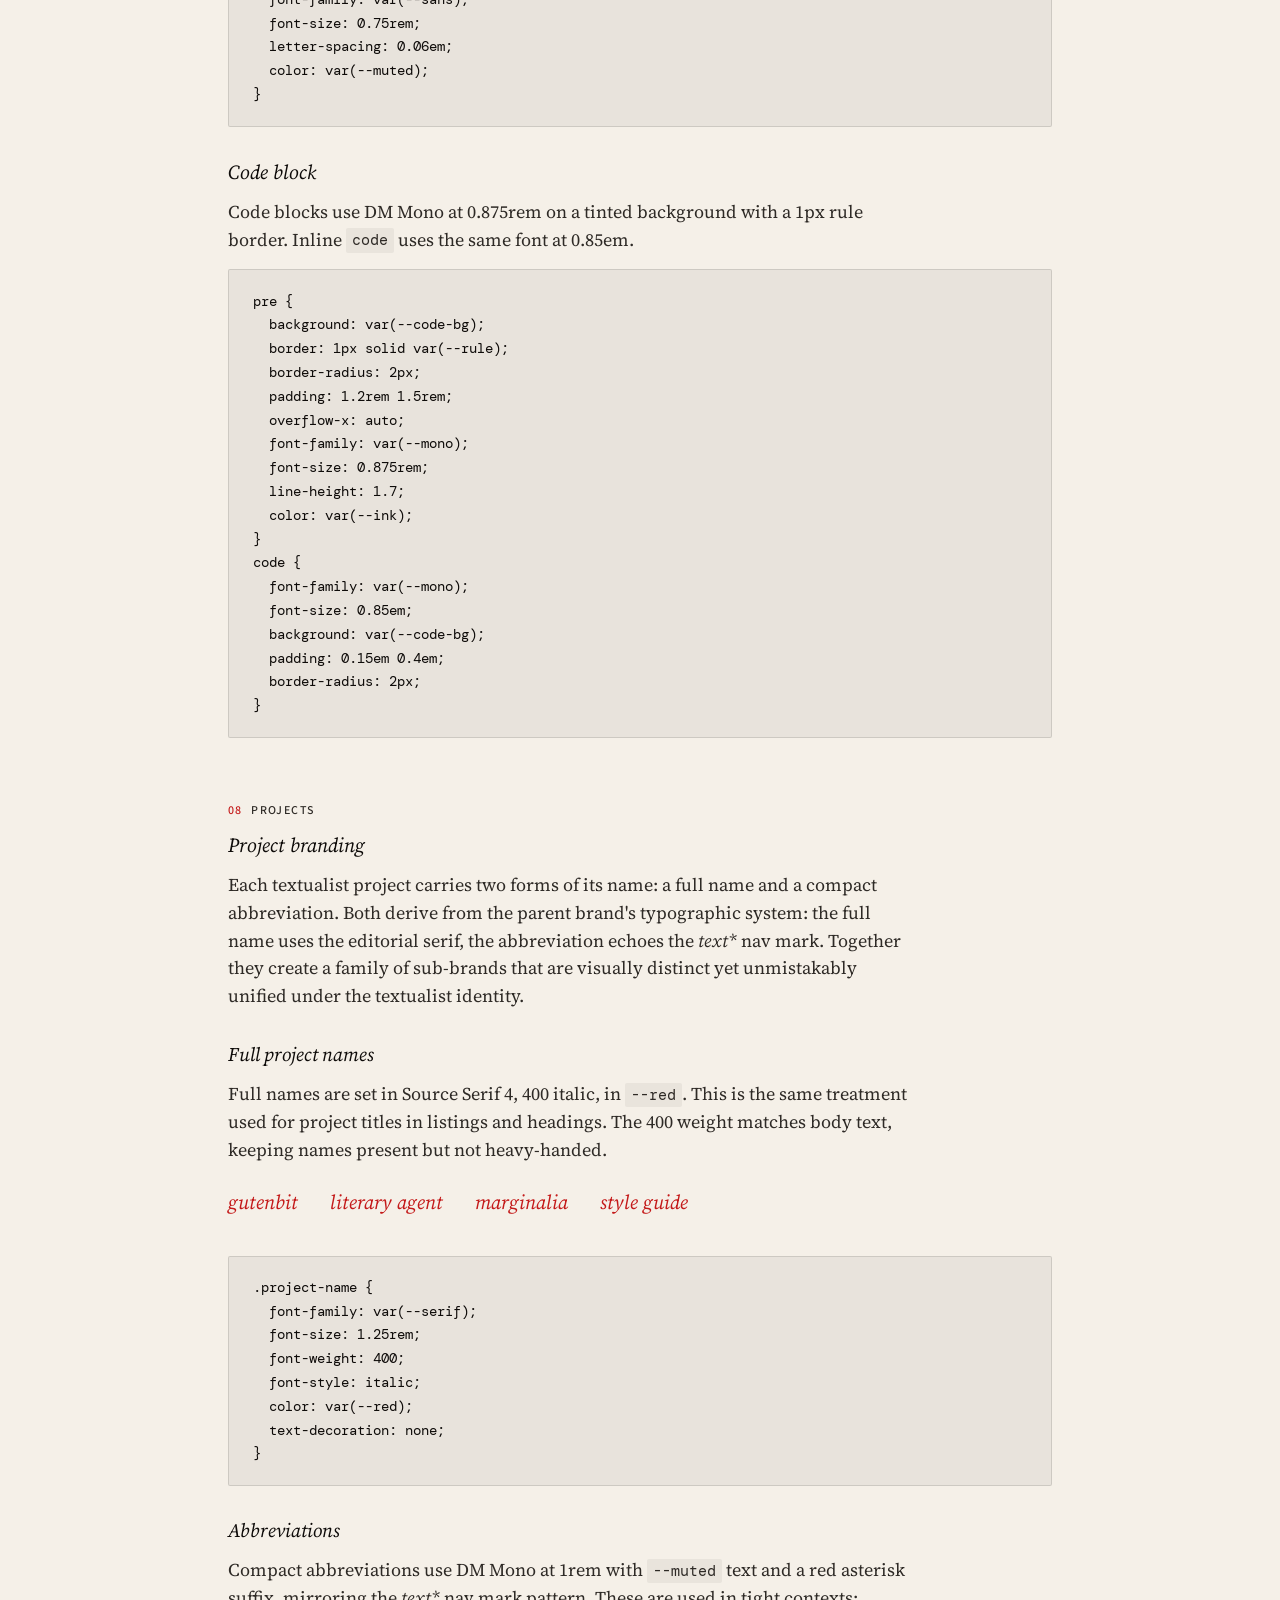
==== commit 2d62c412: "Use exact wording for style guide intro https://claude.ai/code/session_01R4ZnFWb9Q7gYQyYuEPhMDu" ====
--- a/style-guide/index.html
+++ b/style-guide/index.html
@@ -644,7 +644,7 @@
   <div class="section" id="philosophy">
     <div class="section-label"><span class="num">01</span> Philosophy</div>
     <h2>Design principles</h2>
-    <p>Textualist pairs the feel of a well-set printed page with the plainness of a terminal.</p>
+    <p>The design concept is to pair the feel of a well-set printed page with the utility of the terminal.</p>
     <p class="principle">Readability is the central principle. Properly weighted fonts (400 for body text), generous line-heights, optical sizing, and considered hierarchy. If it isn't comfortable to read, nothing else matters.</p>
     <p class="principle">The written word comes first. Typography drives every decision. Source Serif 4 carries editorial content; Source Sans 3 handles infrastructure; DM Mono marks the brand.</p>
     <p class="principle">Warm paper, not cold white. The screen should feel like a page. The palette is drawn from parchment, ink, and a single red accent.</p>
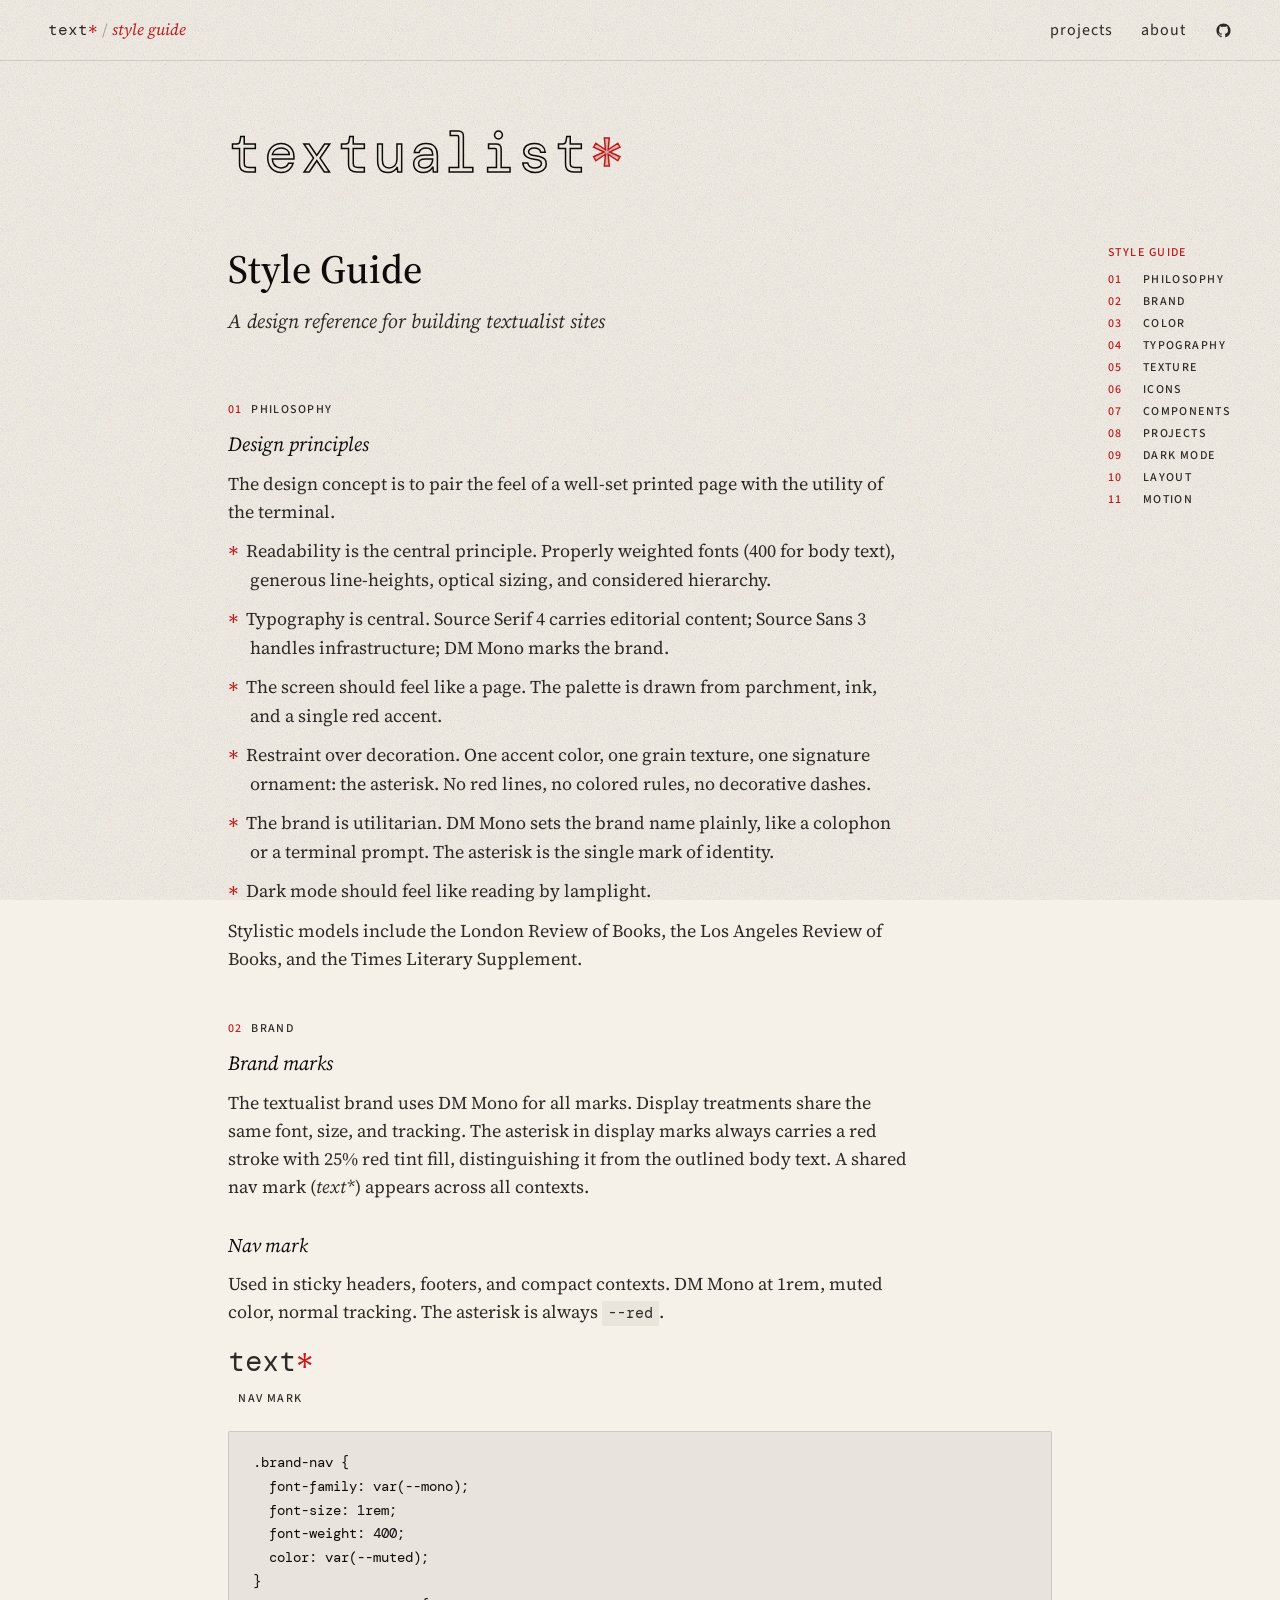
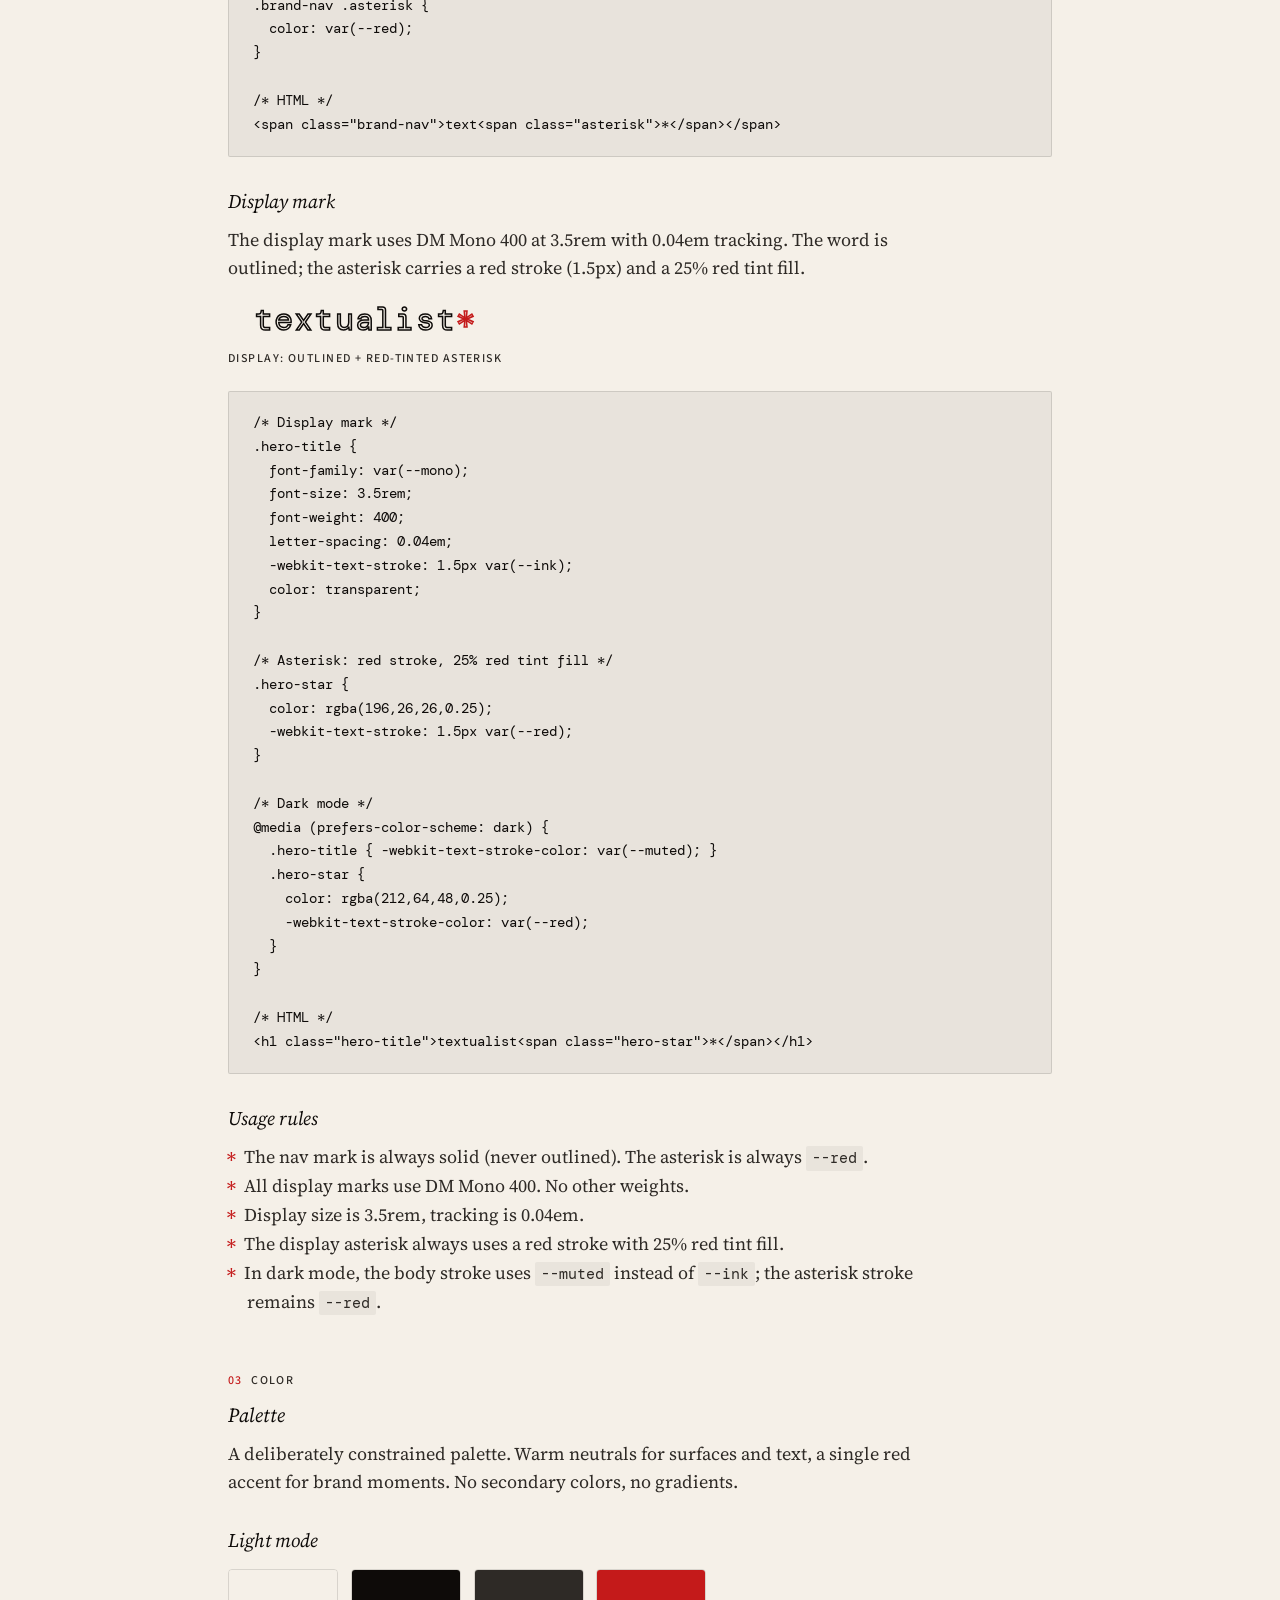
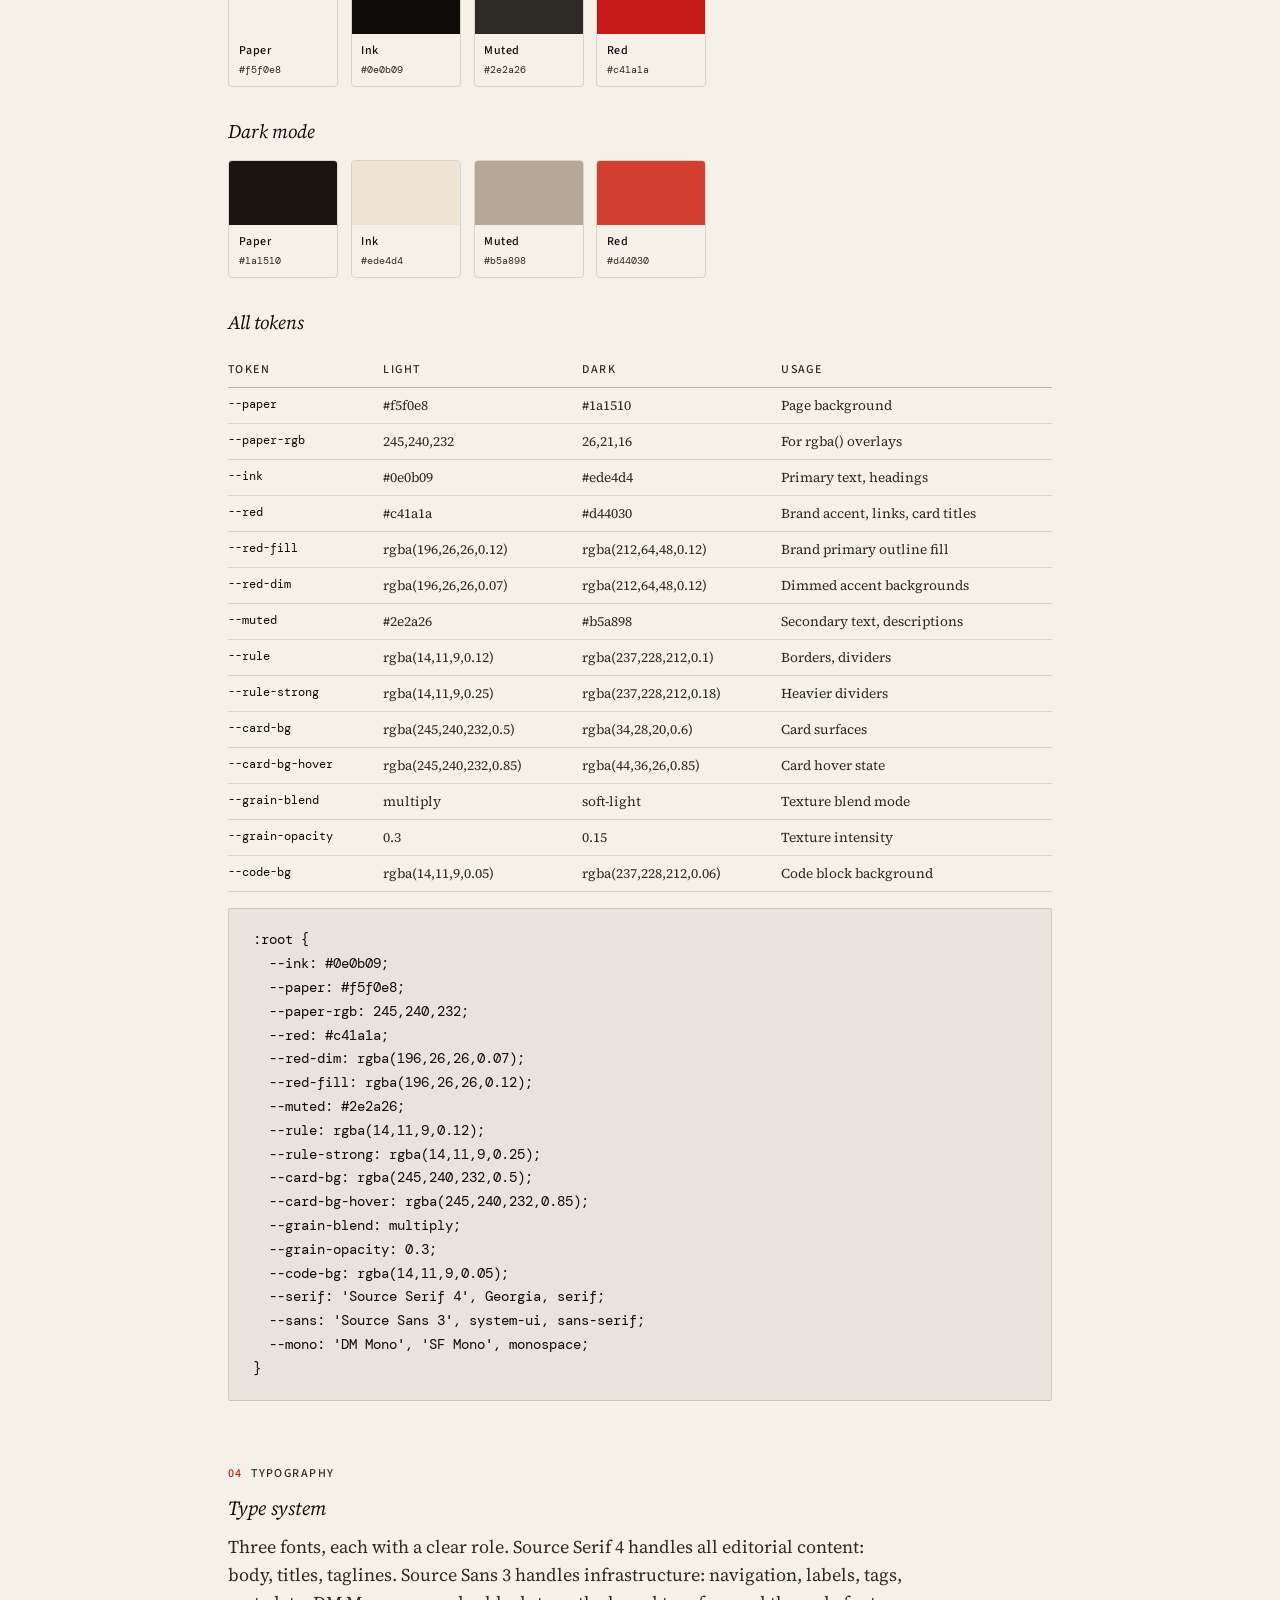
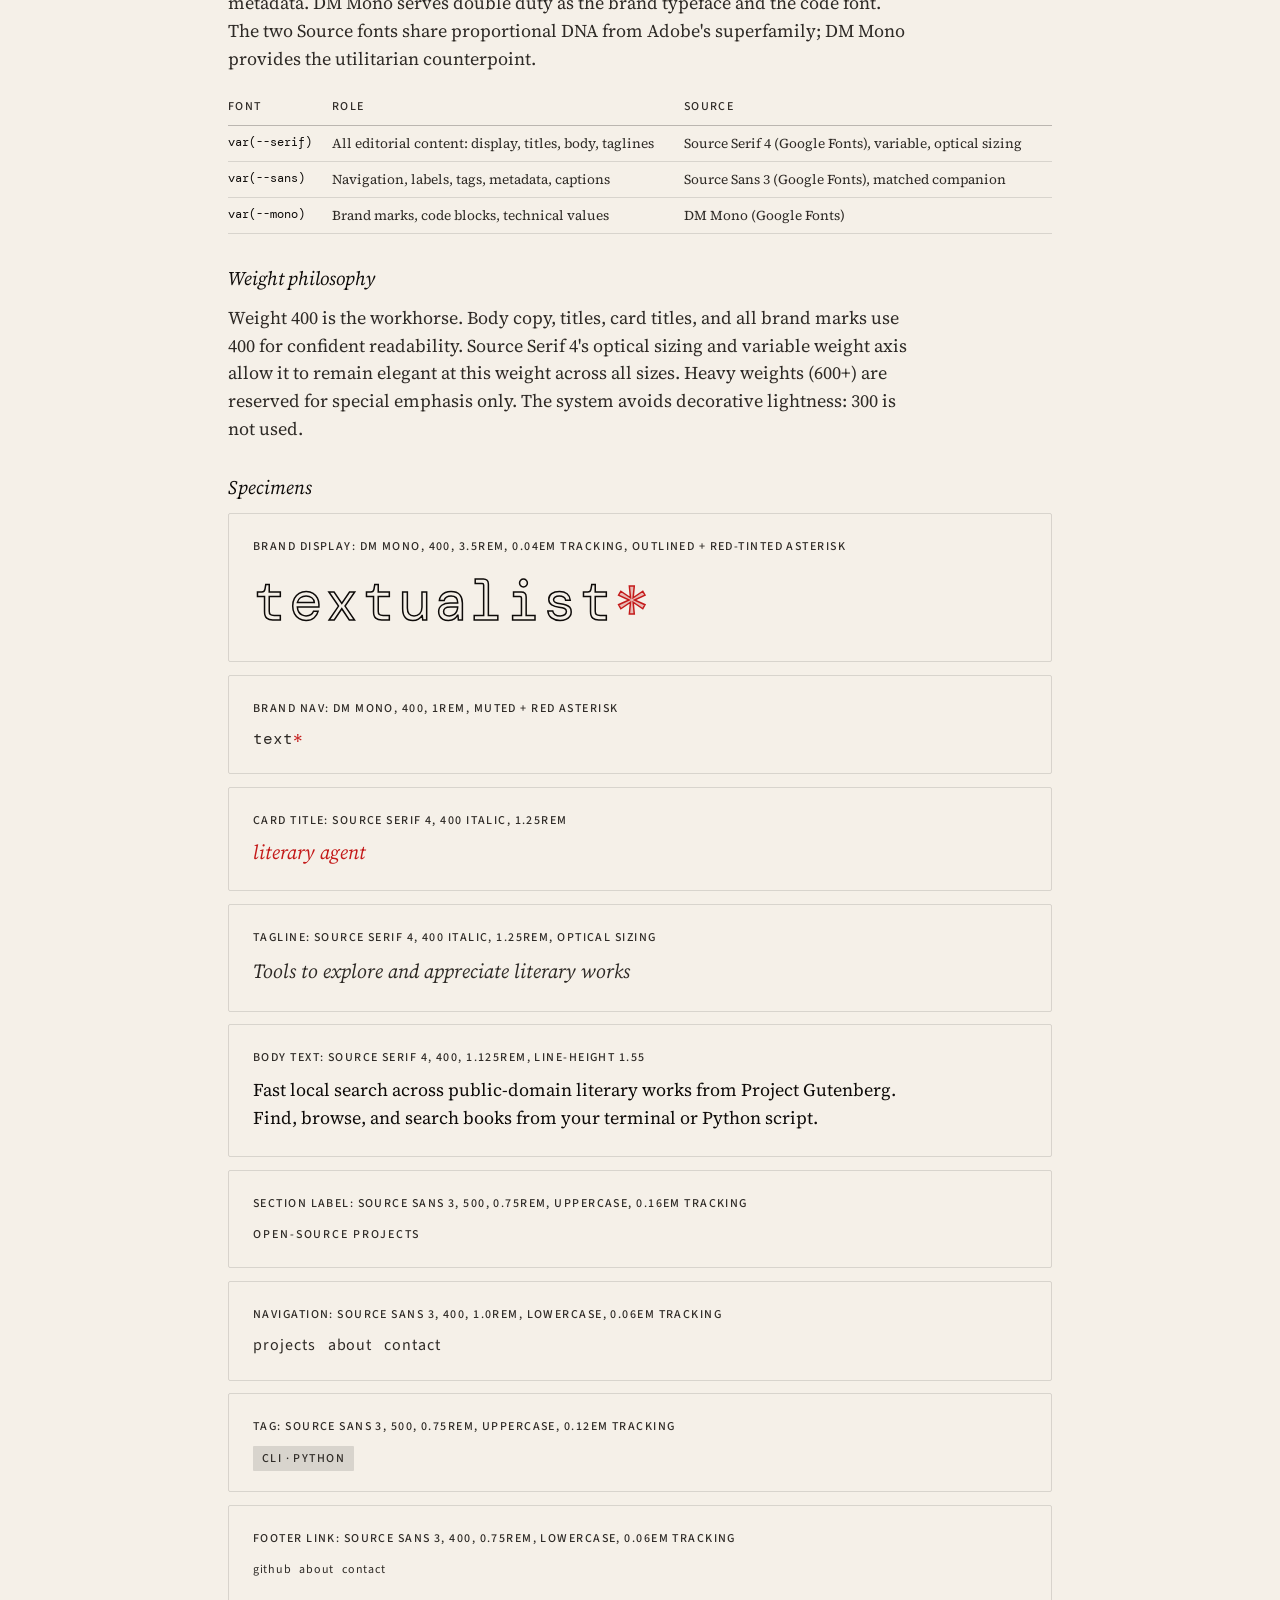
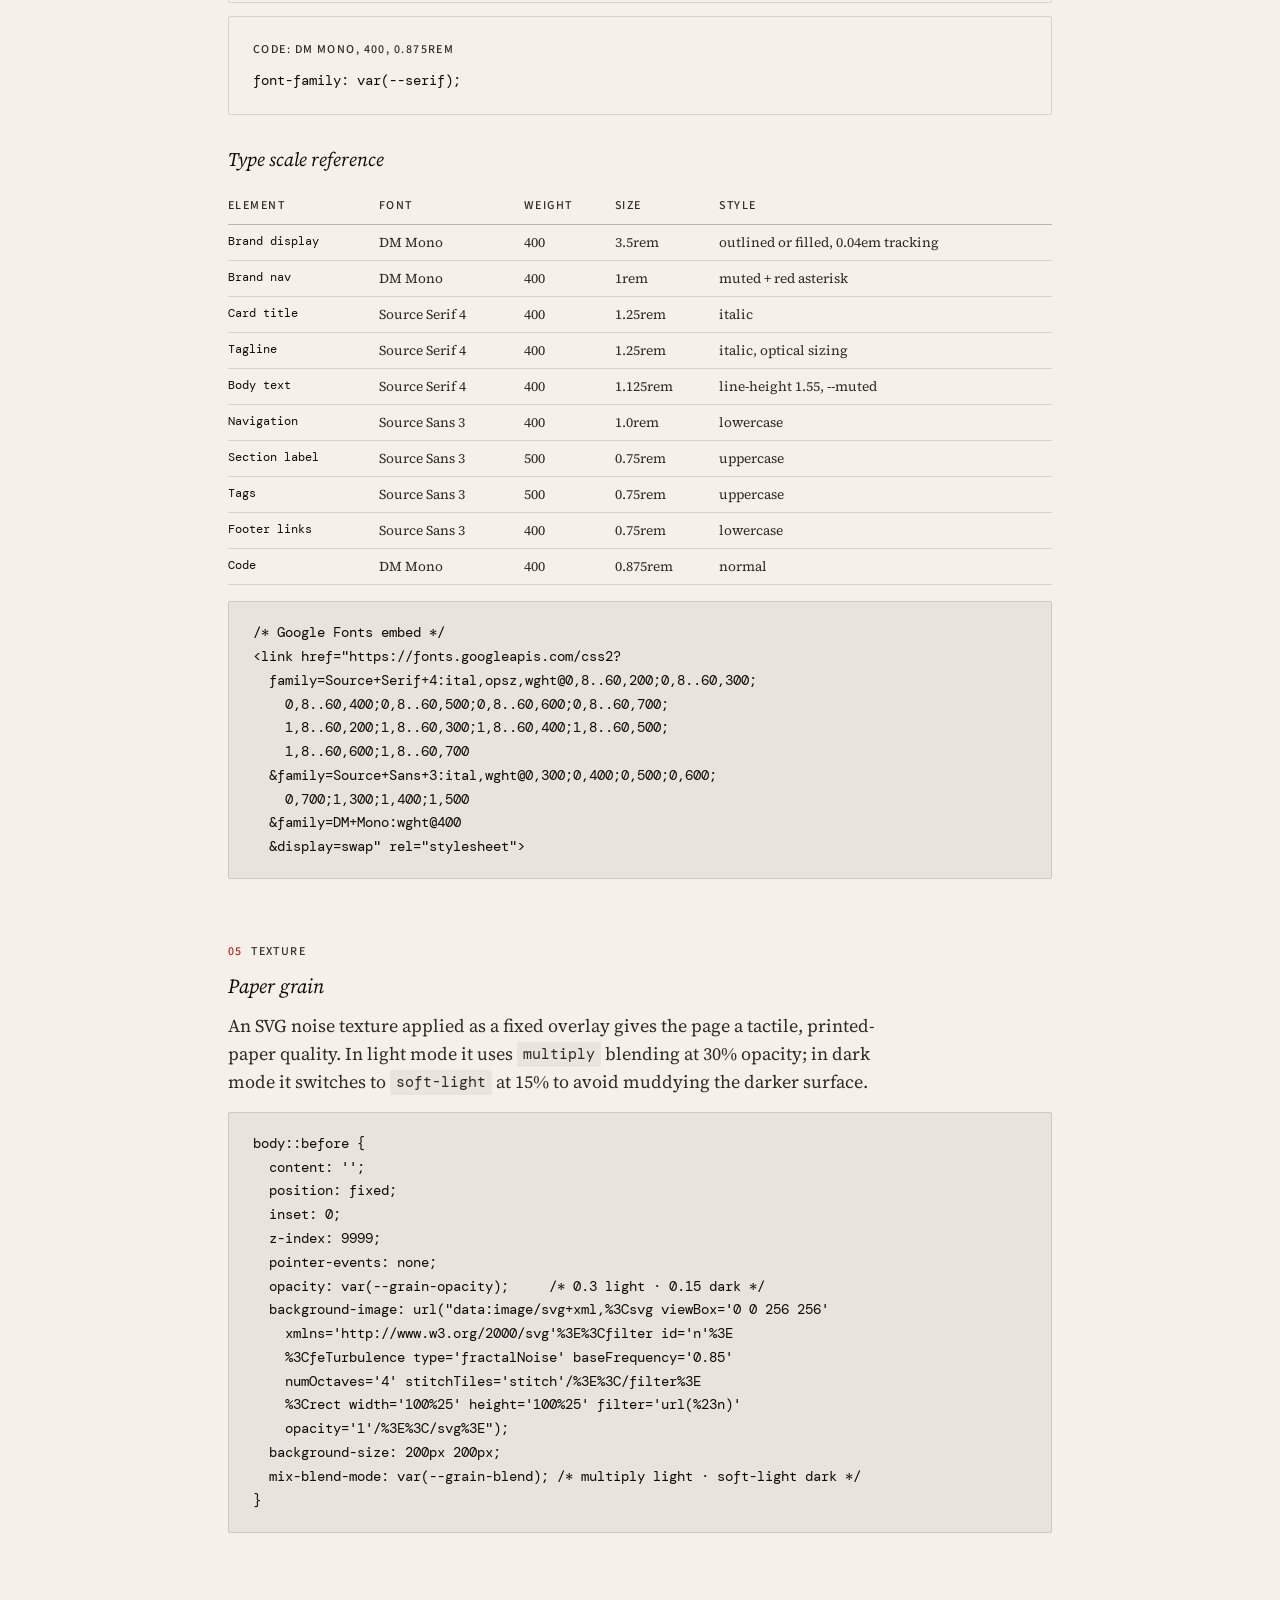
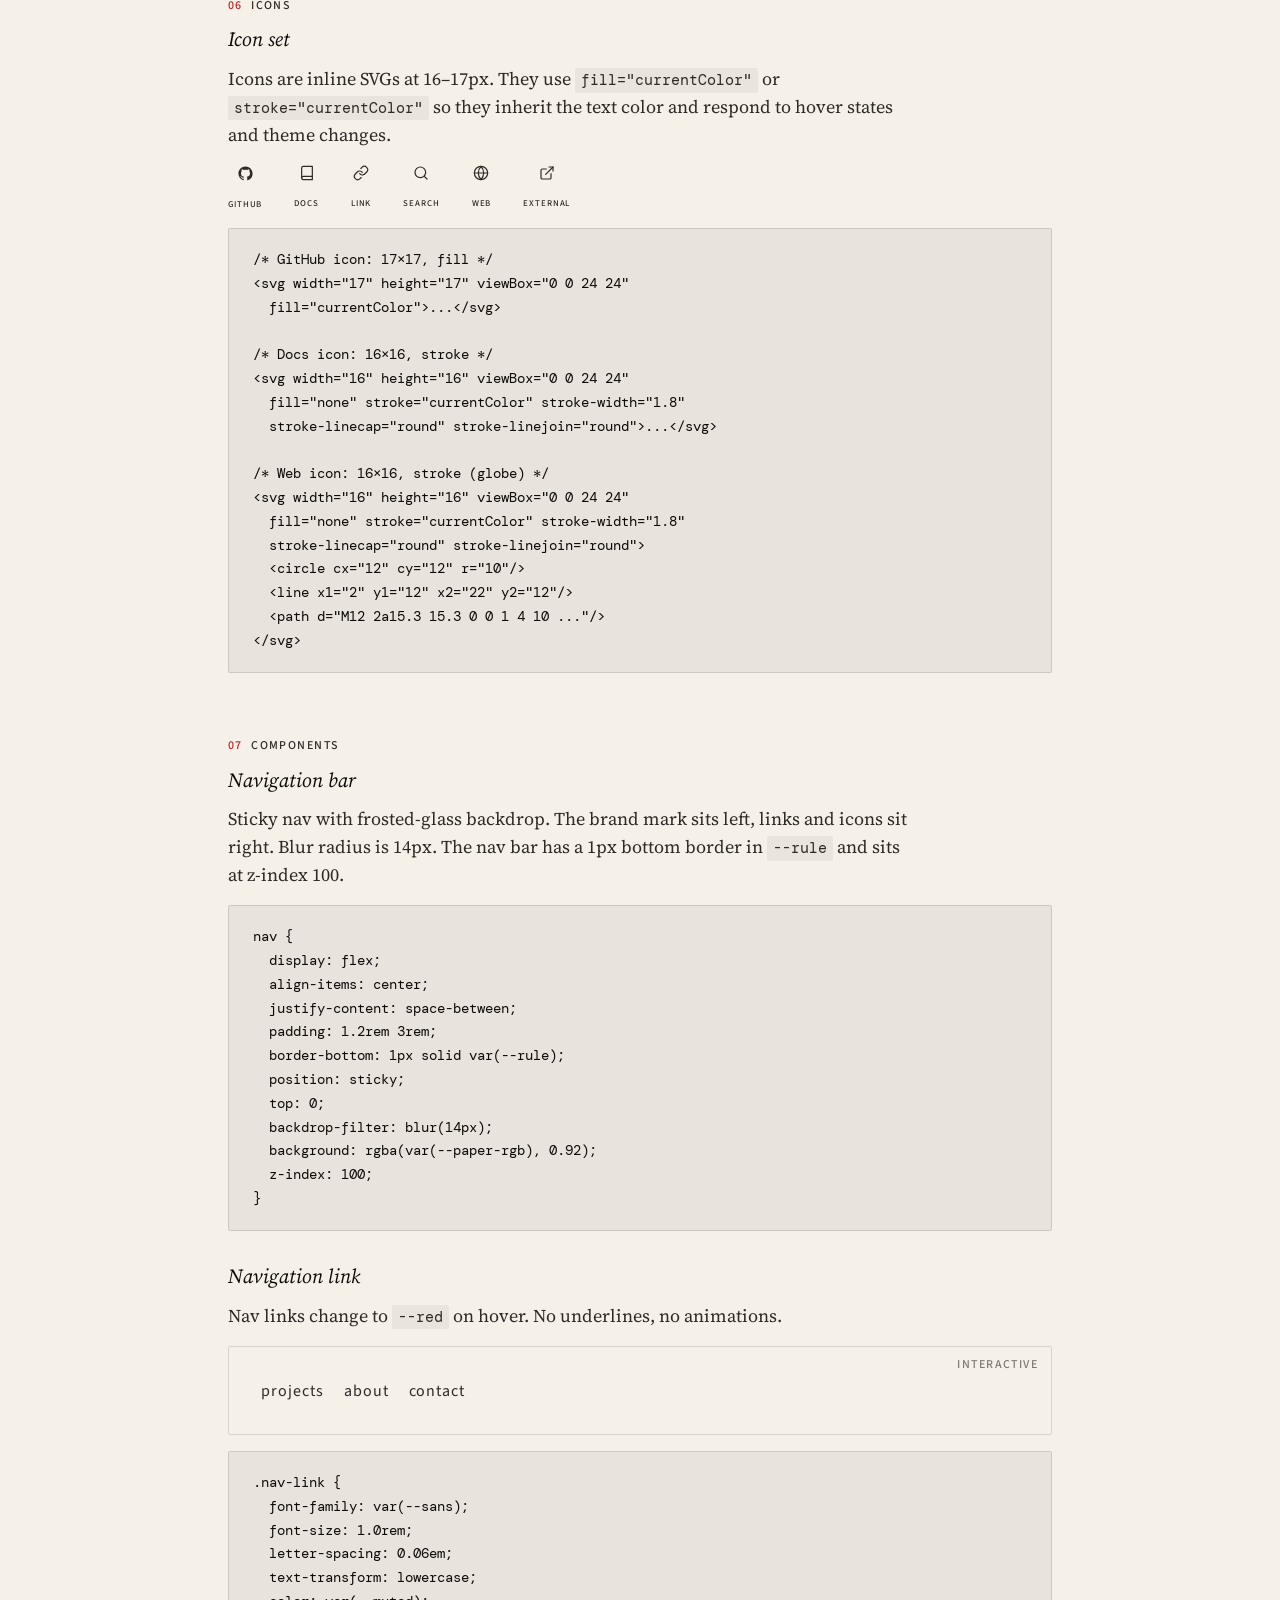
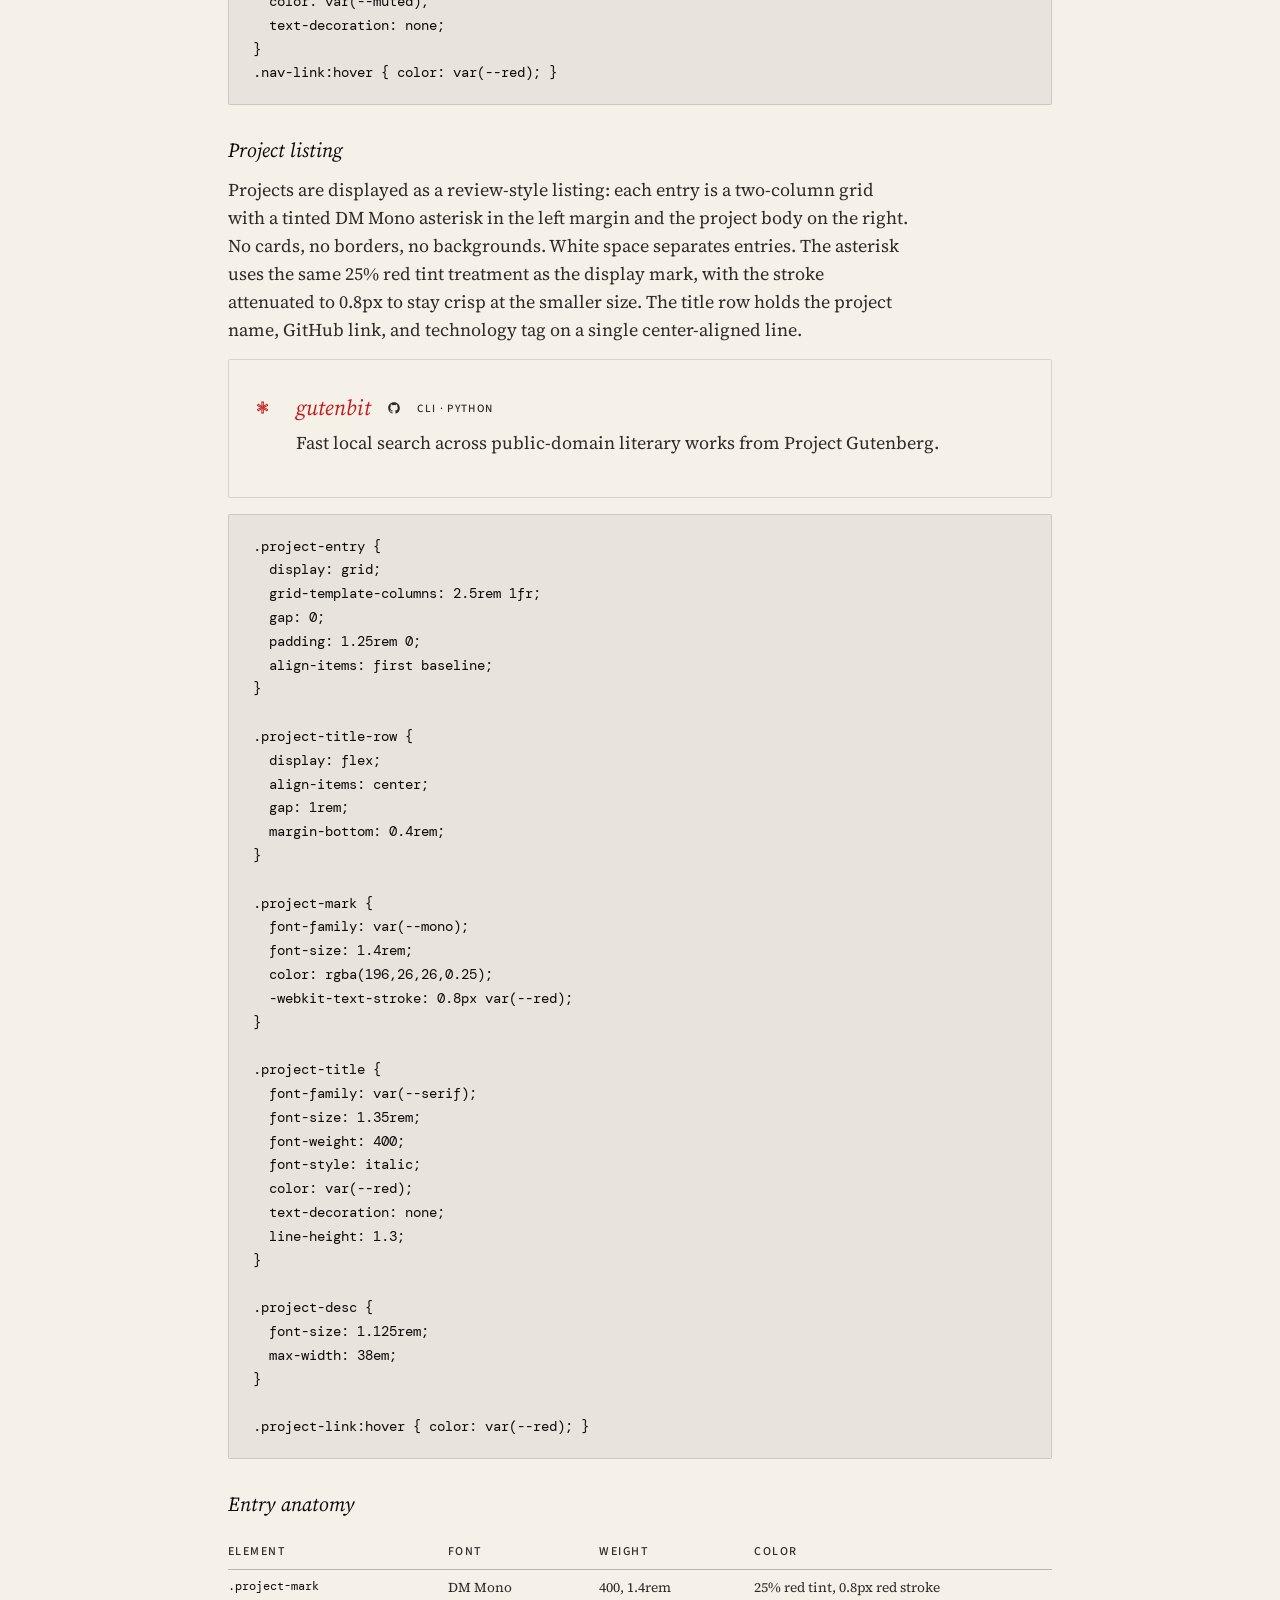
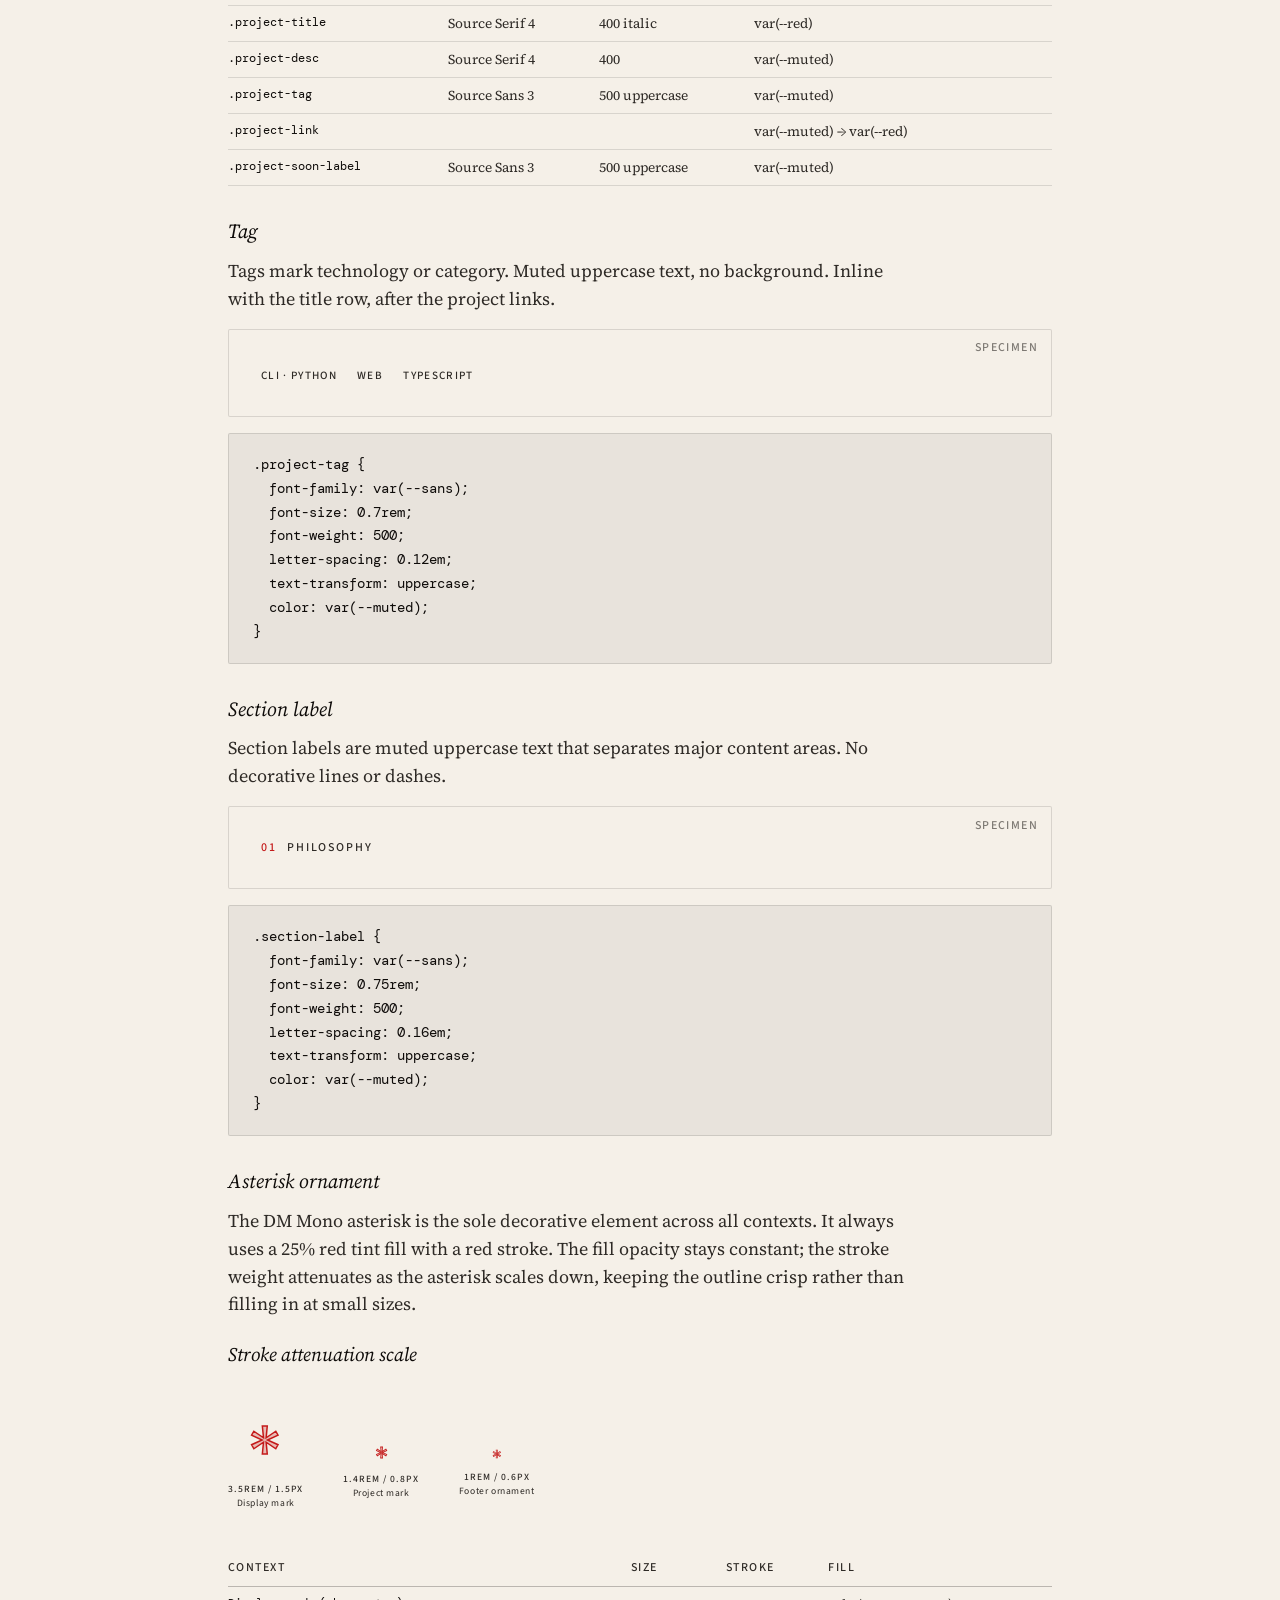
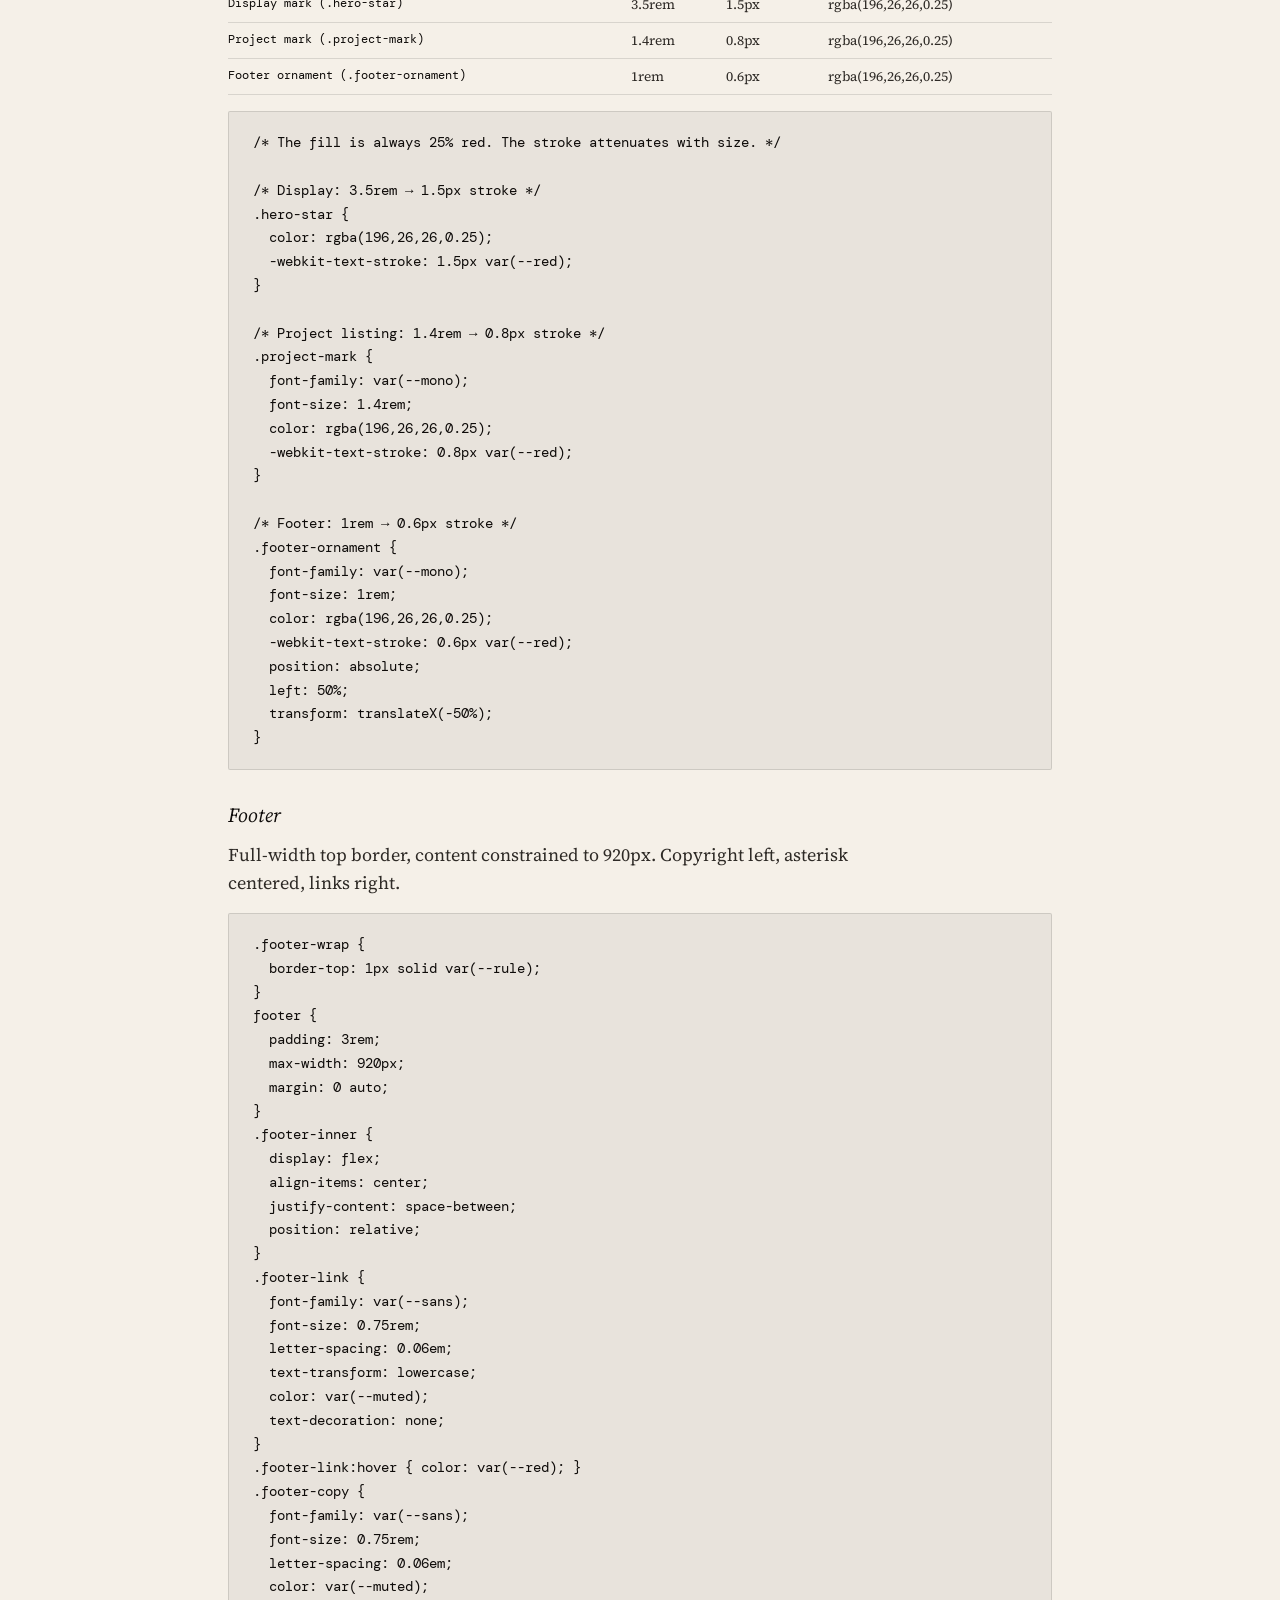
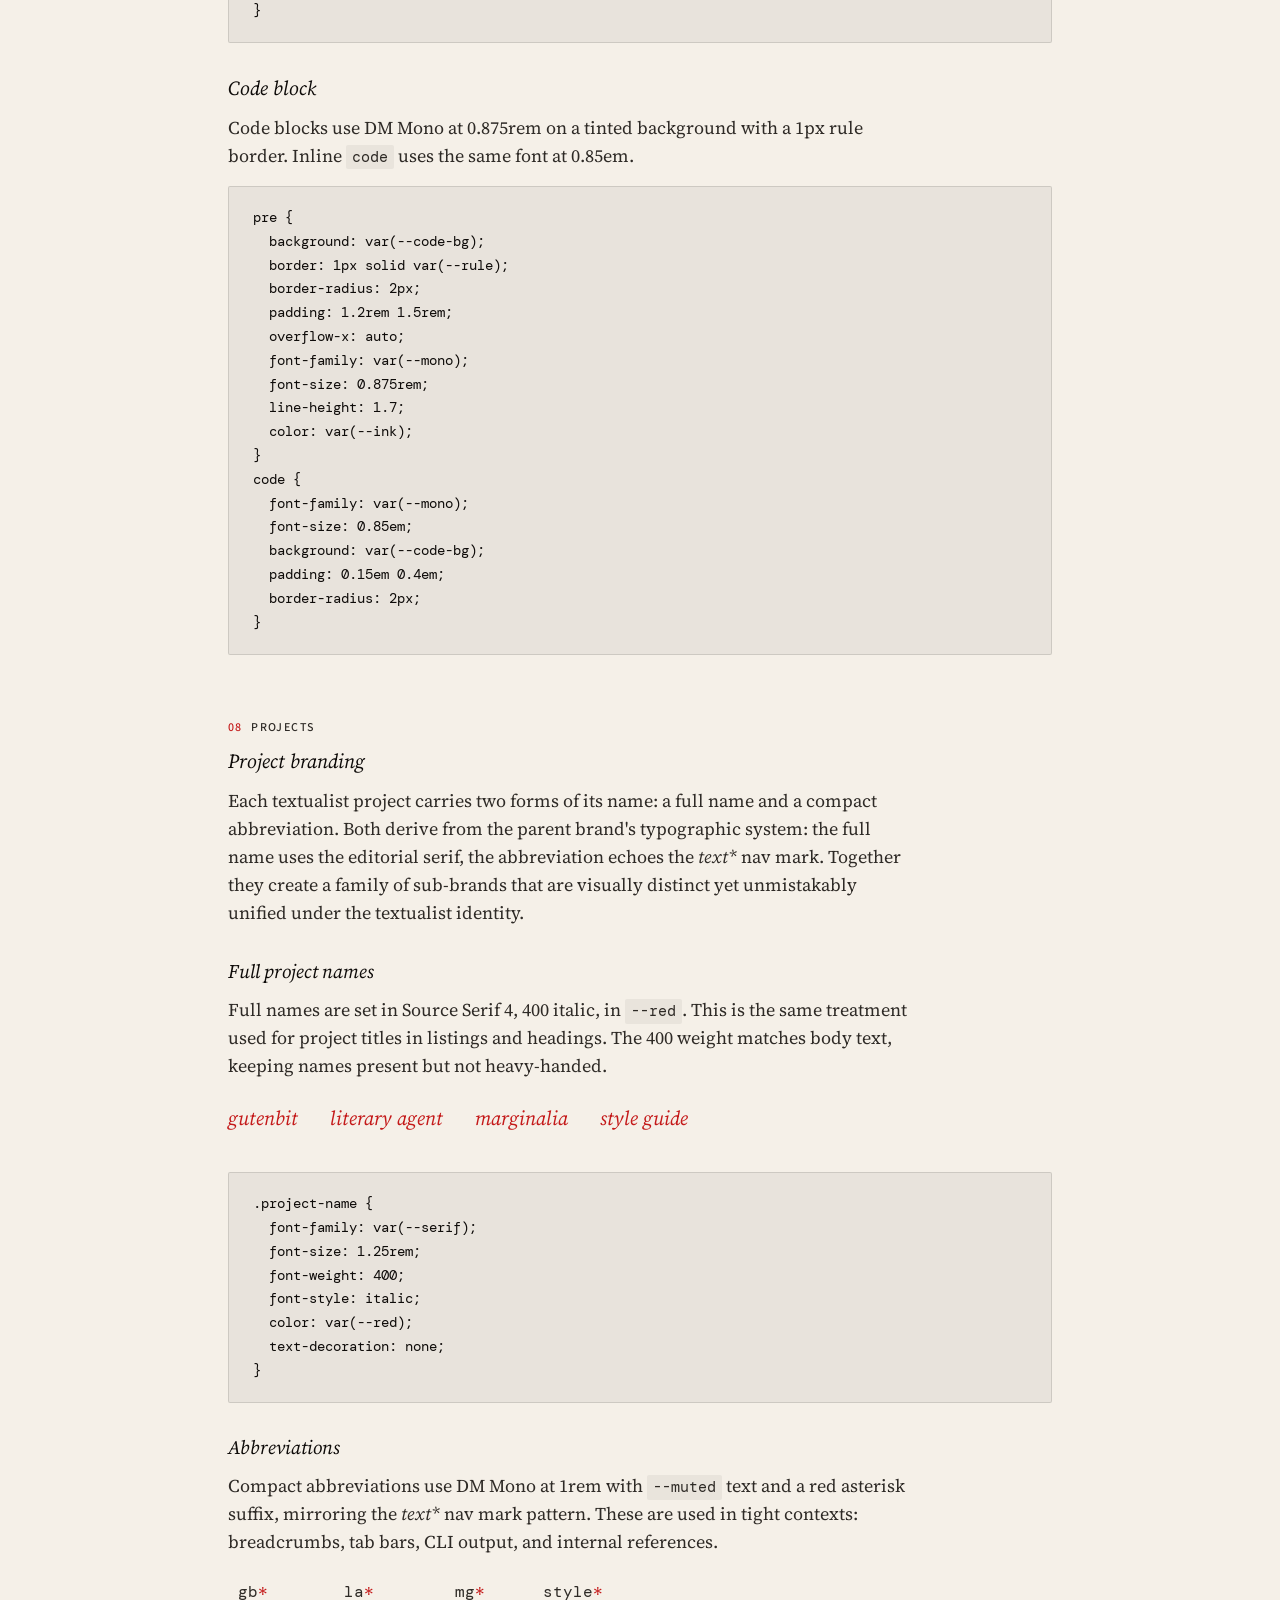
==== commit 64f53808: "Simplify design philosophy section verbiage Remove unnecessary editorializing from style guide princ" ====
--- a/style-guide/index.html
+++ b/style-guide/index.html
@@ -3,7 +3,8 @@
 <head>
 <meta charset="UTF-8">
 <meta name="viewport" content="width=device-width, initial-scale=1.0, viewport-fit=cover">
-<meta name="theme-color" content="#f5f0e8">
+<meta name="theme-color" content="#f5f0e8" media="(prefers-color-scheme: light)">
+<meta name="theme-color" content="#1a1510" media="(prefers-color-scheme: dark)">
 <link rel="icon" href="../assets/favicon.svg" type="image/svg+xml">
 <title>textualist: Style Guide</title>
 <link rel="preconnect" href="https://fonts.googleapis.com">
@@ -645,12 +646,12 @@
     <div class="section-label"><span class="num">01</span> Philosophy</div>
     <h2>Design principles</h2>
     <p>The design concept is to pair the feel of a well-set printed page with the utility of the terminal.</p>
-    <p class="principle">Readability is the central principle. Properly weighted fonts (400 for body text), generous line-heights, optical sizing, and considered hierarchy. If it isn't comfortable to read, nothing else matters.</p>
-    <p class="principle">The written word comes first. Typography drives every decision. Source Serif 4 carries editorial content; Source Sans 3 handles infrastructure; DM Mono marks the brand.</p>
-    <p class="principle">Warm paper, not cold white. The screen should feel like a page. The palette is drawn from parchment, ink, and a single red accent.</p>
+    <p class="principle">Readability is the central principle. Properly weighted fonts (400 for body text), generous line-heights, optical sizing, and considered hierarchy.</p>
+    <p class="principle">Typography is central. Source Serif 4 carries editorial content; Source Sans 3 handles infrastructure; DM Mono marks the brand.</p>
+    <p class="principle">The screen should feel like a page. The palette is drawn from parchment, ink, and a single red accent.</p>
     <p class="principle">Restraint over decoration. One accent color, one grain texture, one signature ornament: the asterisk. No red lines, no colored rules, no decorative dashes.</p>
     <p class="principle">The brand is utilitarian. DM Mono sets the brand name plainly, like a colophon or a terminal prompt. The asterisk is the single mark of identity.</p>
-    <p class="principle">Dark mode is a peer, not an afterthought. It should feel like reading by lamplight, not staring at a terminal.</p>
+    <p class="principle">Dark mode should feel like reading by lamplight.</p>
     <p>Stylistic models include the London Review of Books, the Los Angeles Review of Books, and the Times Literary Supplement.</p>
   </div>
 
--- a/css/tokens.css
+++ b/css/tokens.css
@@ -56,7 +56,7 @@
 
 /* ─── Reset ─── */
 *, *::before, *::after { box-sizing: border-box; margin: 0; padding: 0; }
-html { font-size: 16px; scroll-behavior: smooth; }
+html { font-size: 16px; scroll-behavior: smooth; background: var(--paper); }
 
 body {
   background: var(--paper);
@@ -92,12 +92,13 @@
   border-bottom: 1px solid var(--rule);
   position: sticky;
   top: 0;
+  -webkit-backdrop-filter: blur(14px);
   backdrop-filter: blur(14px);
   background: rgba(var(--paper-rgb), 0.92);
   z-index: 100;
 }
 nav::before {
-  content: "";
+  content: '';
   position: absolute;
   top: 0;
   left: 0;
@@ -105,9 +106,10 @@
   height: env(safe-area-inset-top, 0px);
   background: var(--paper);
   z-index: 1;
-}
-
-.nav-left { display: flex; align-items: baseline; gap: 0.25rem; }
+  pointer-events: none;
+}
+
+.nav-left { display: flex; align-items: baseline; gap: 0.25rem; position: relative; z-index: 2; }
 
 .nav-brand {
   font-family: var(--mono);
@@ -137,7 +139,7 @@
 }
 .nav-project:hover { color: var(--red); }
 
-.nav-right { display: flex; align-items: center; gap: 1.8rem; }
+.nav-right { display: flex; align-items: center; gap: 1.8rem; position: relative; z-index: 2; }
 
 .nav-link {
   font-family: var(--sans);
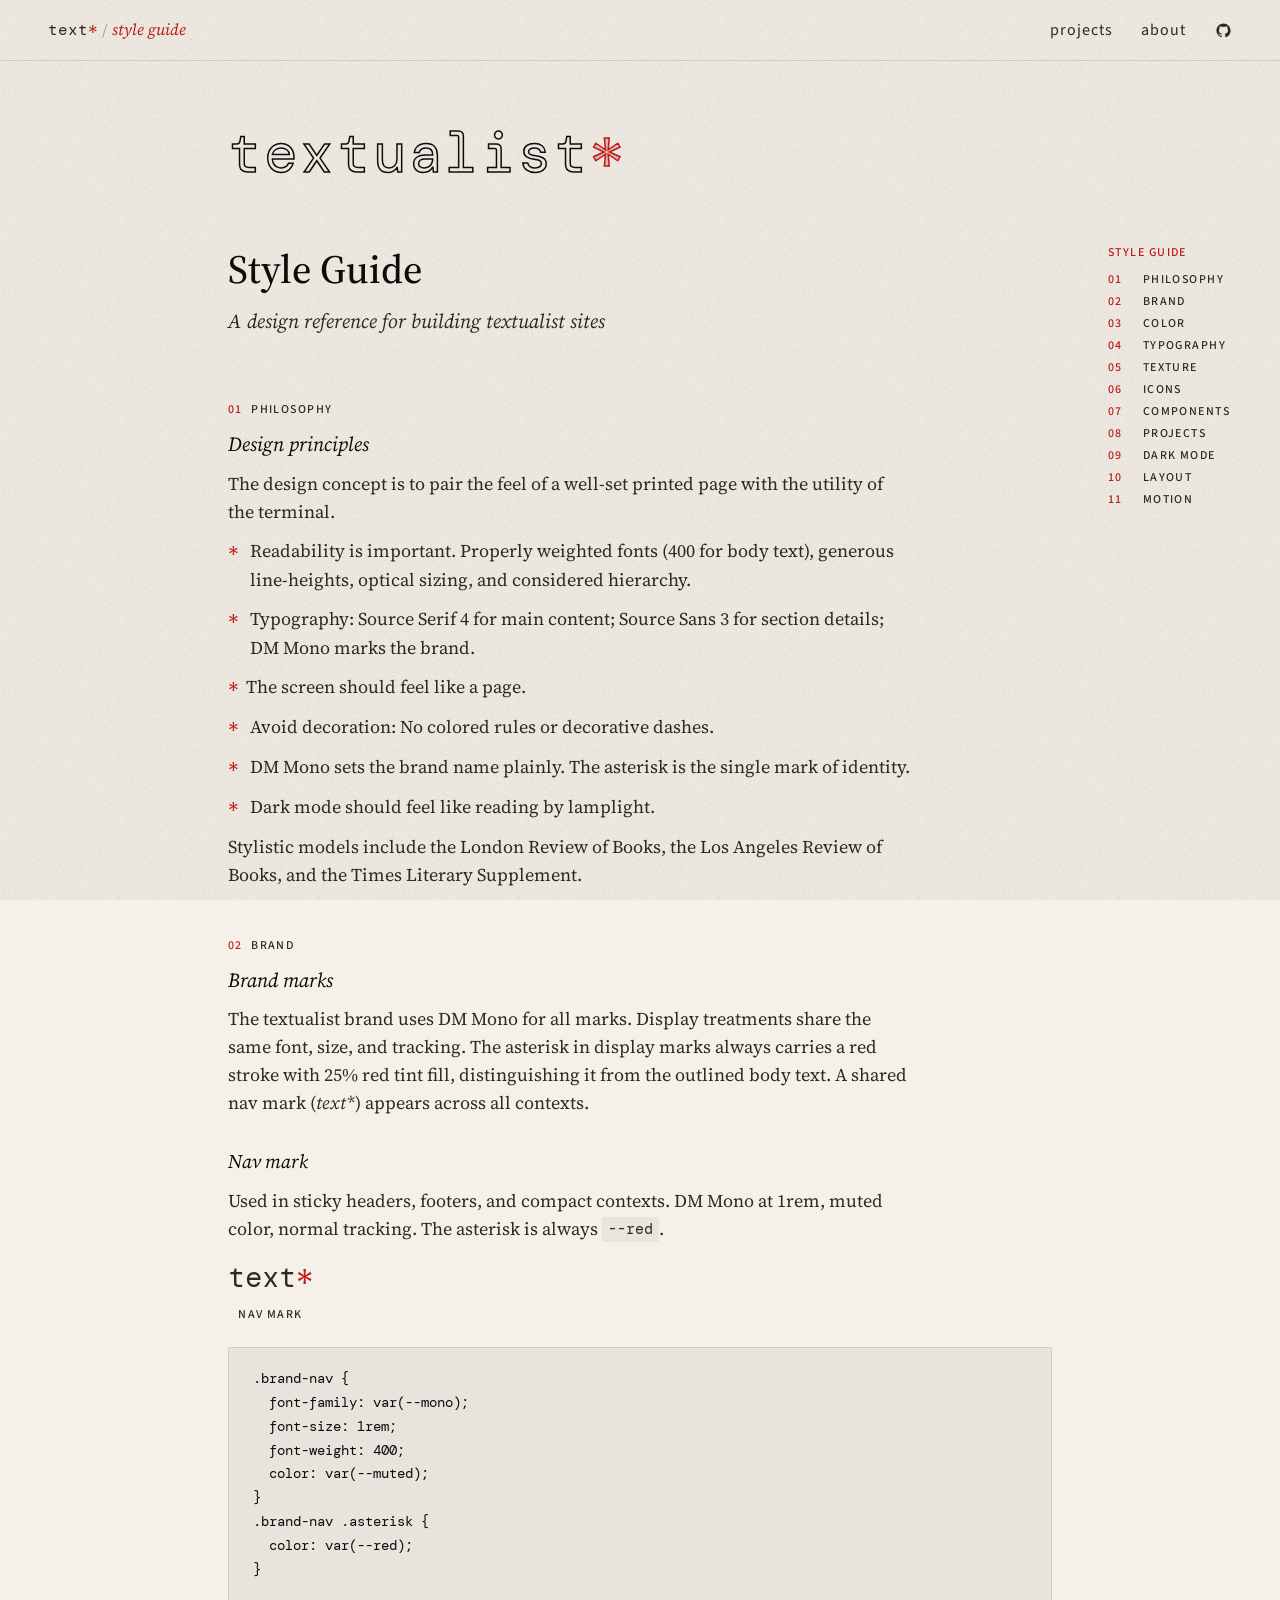
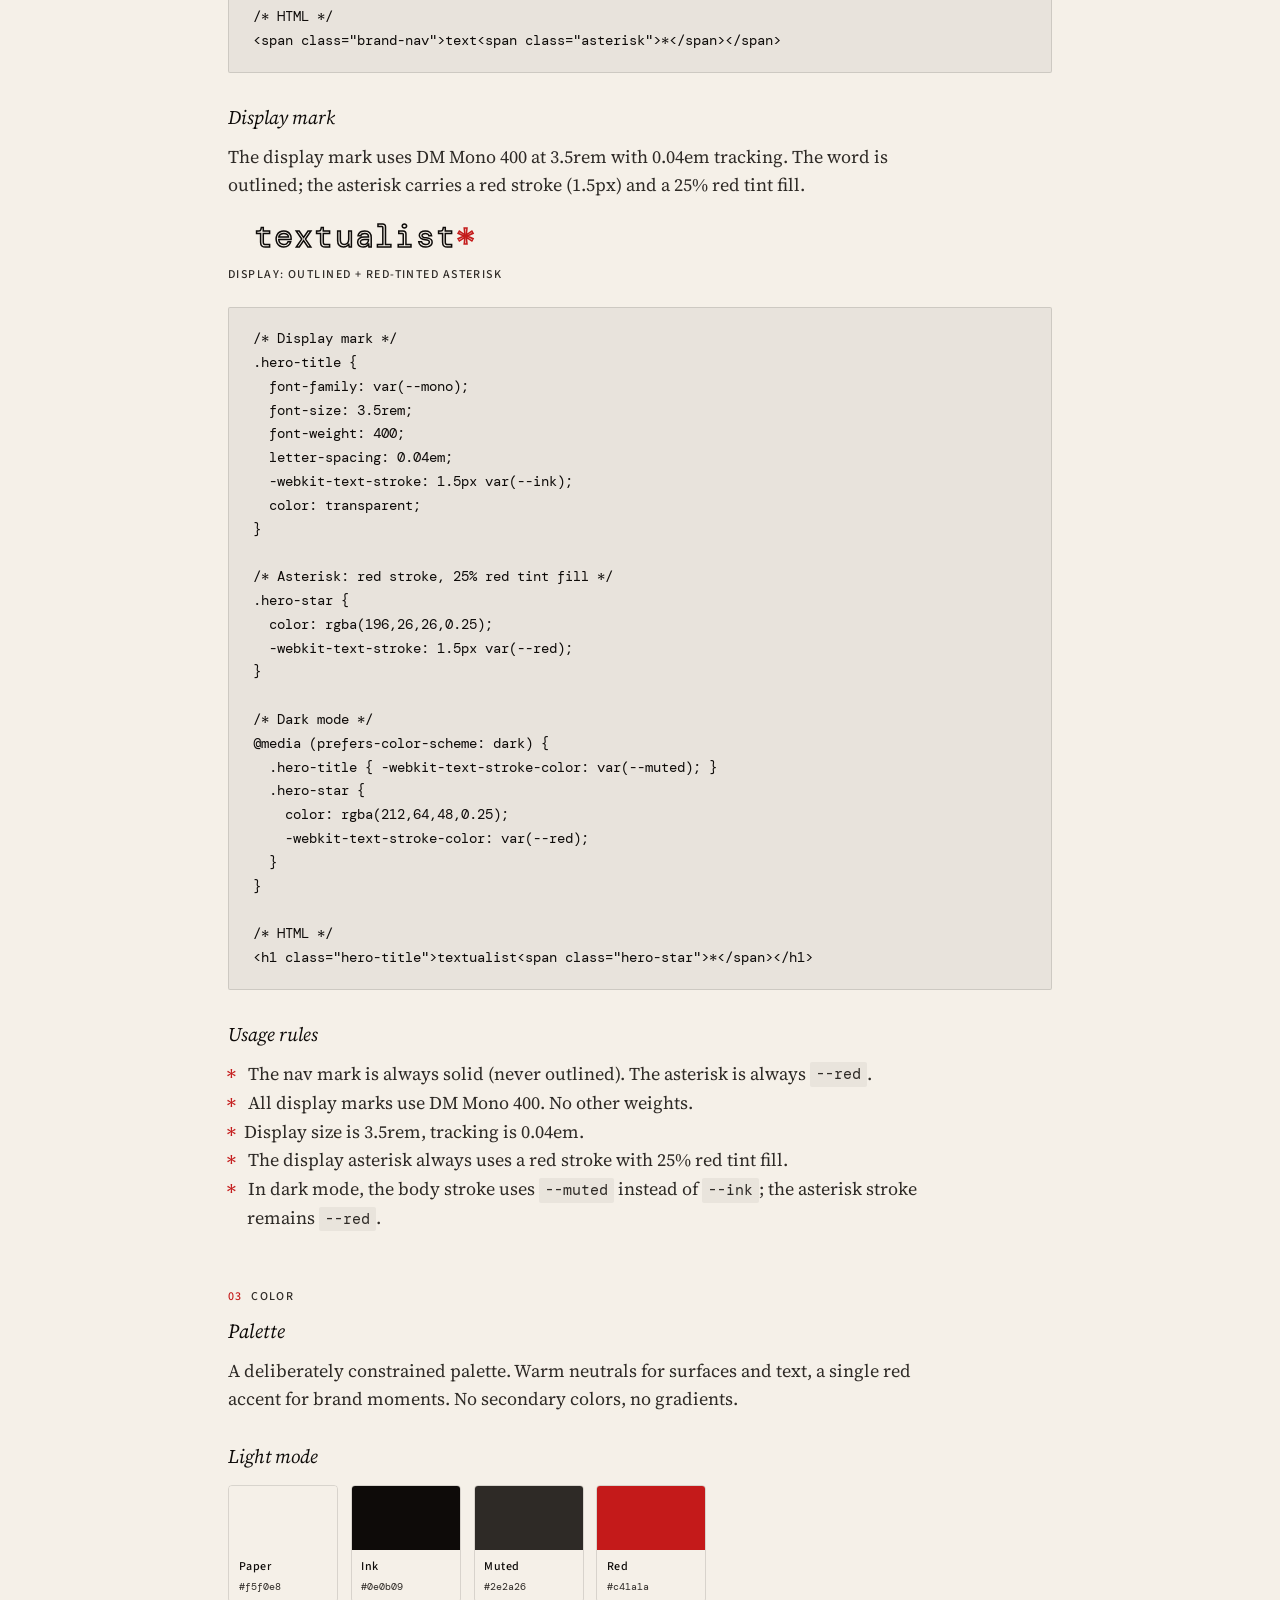
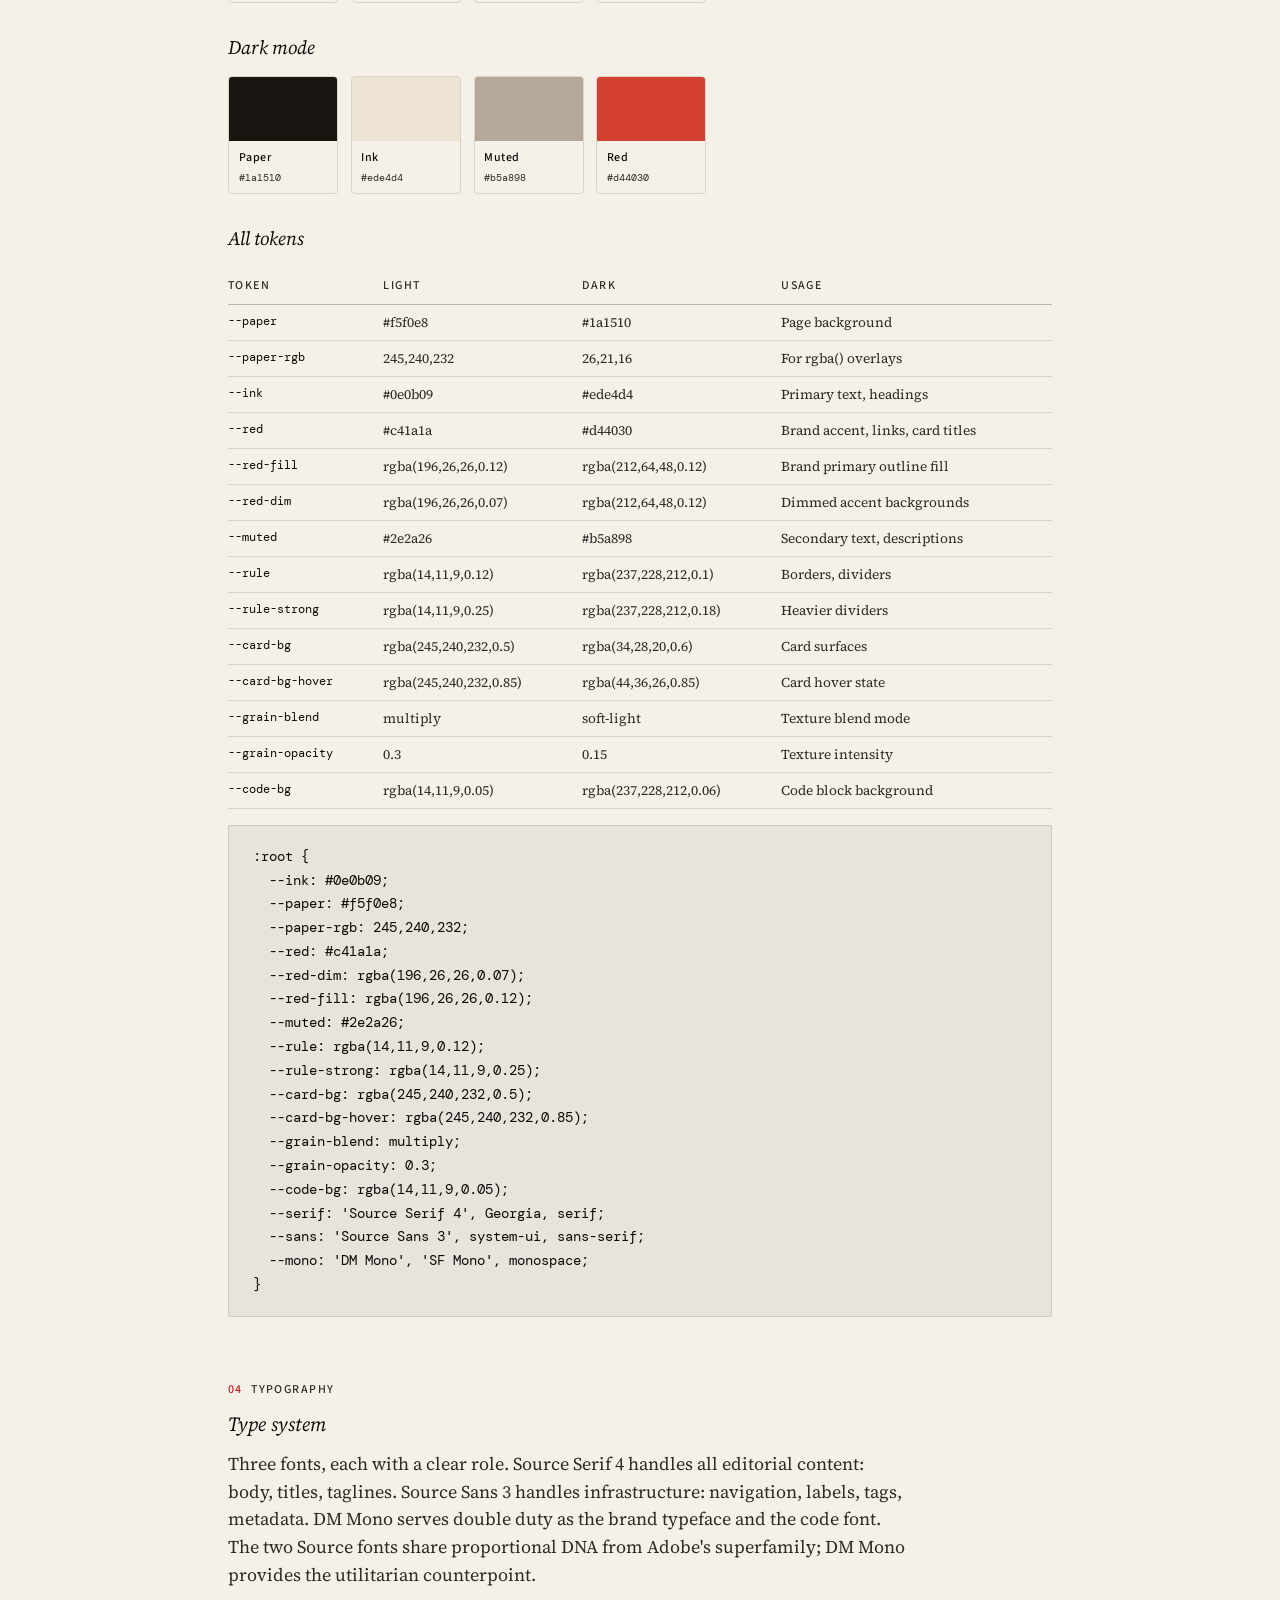
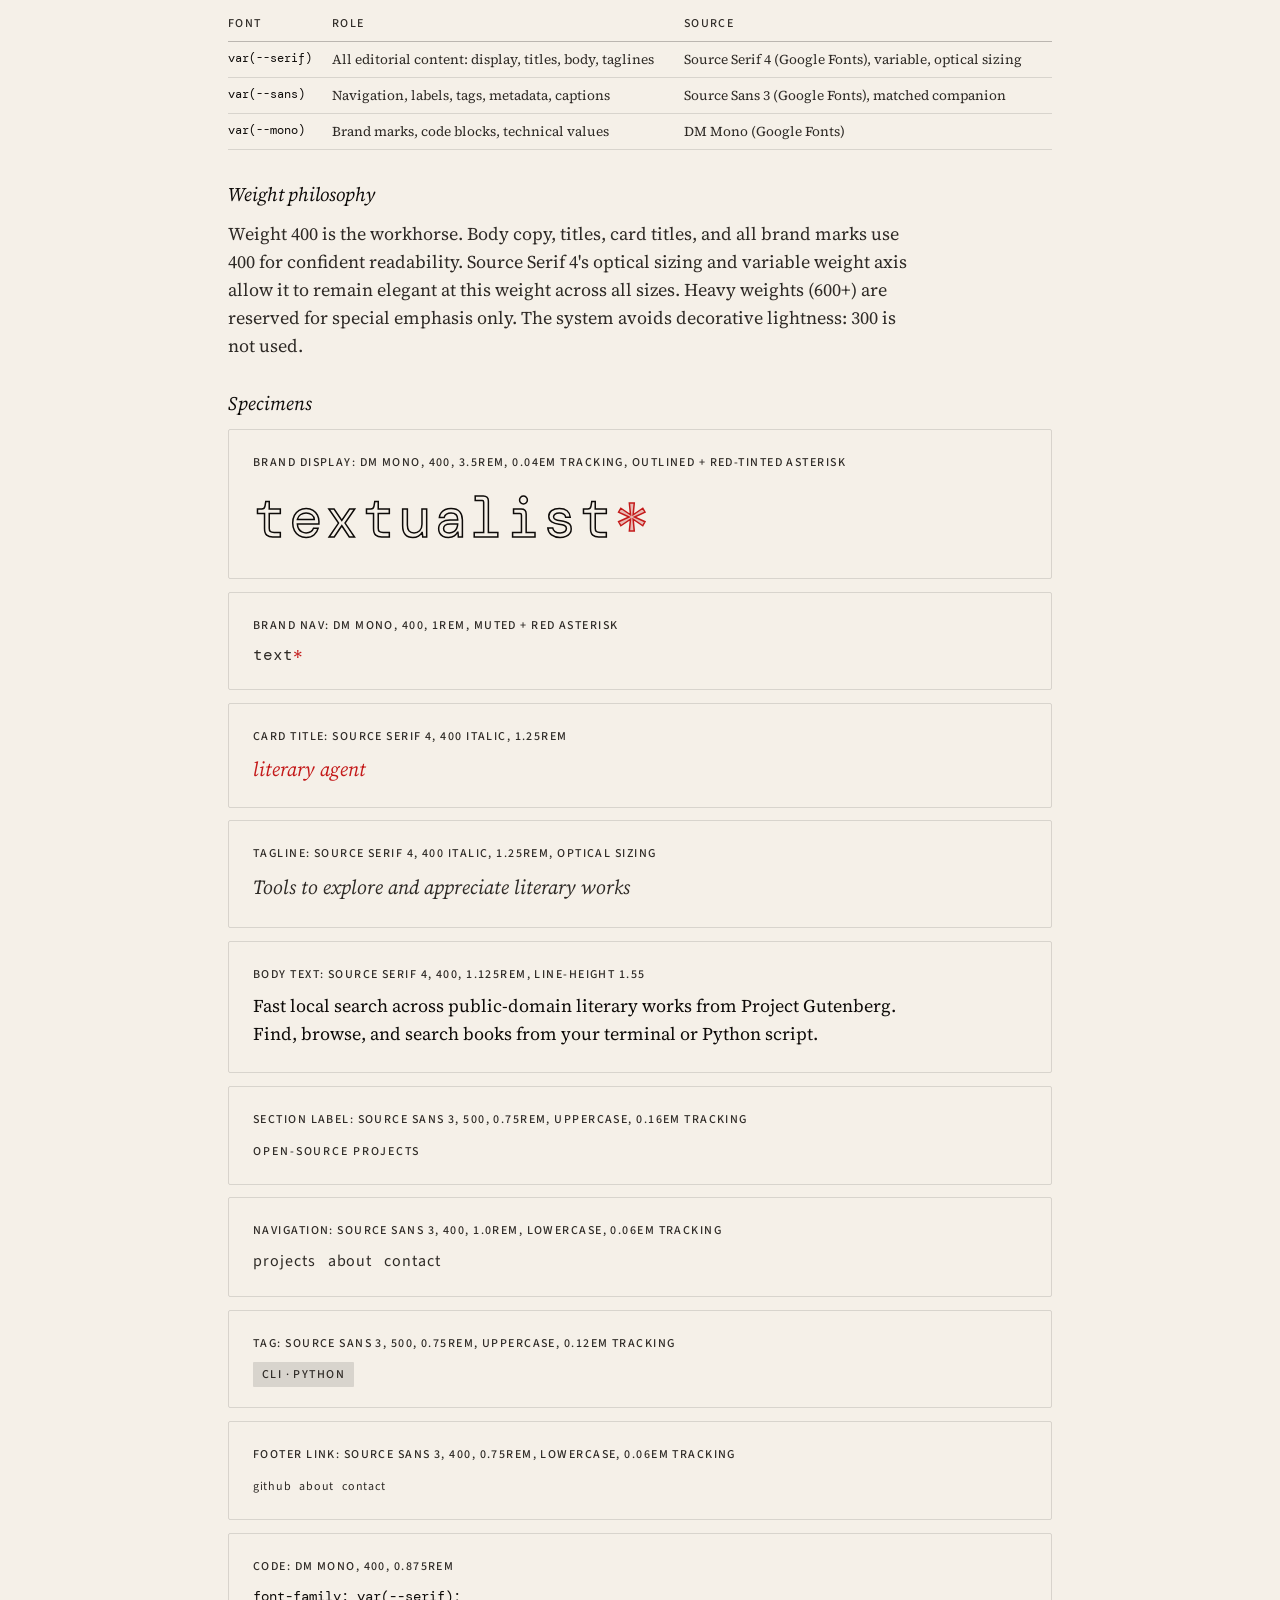
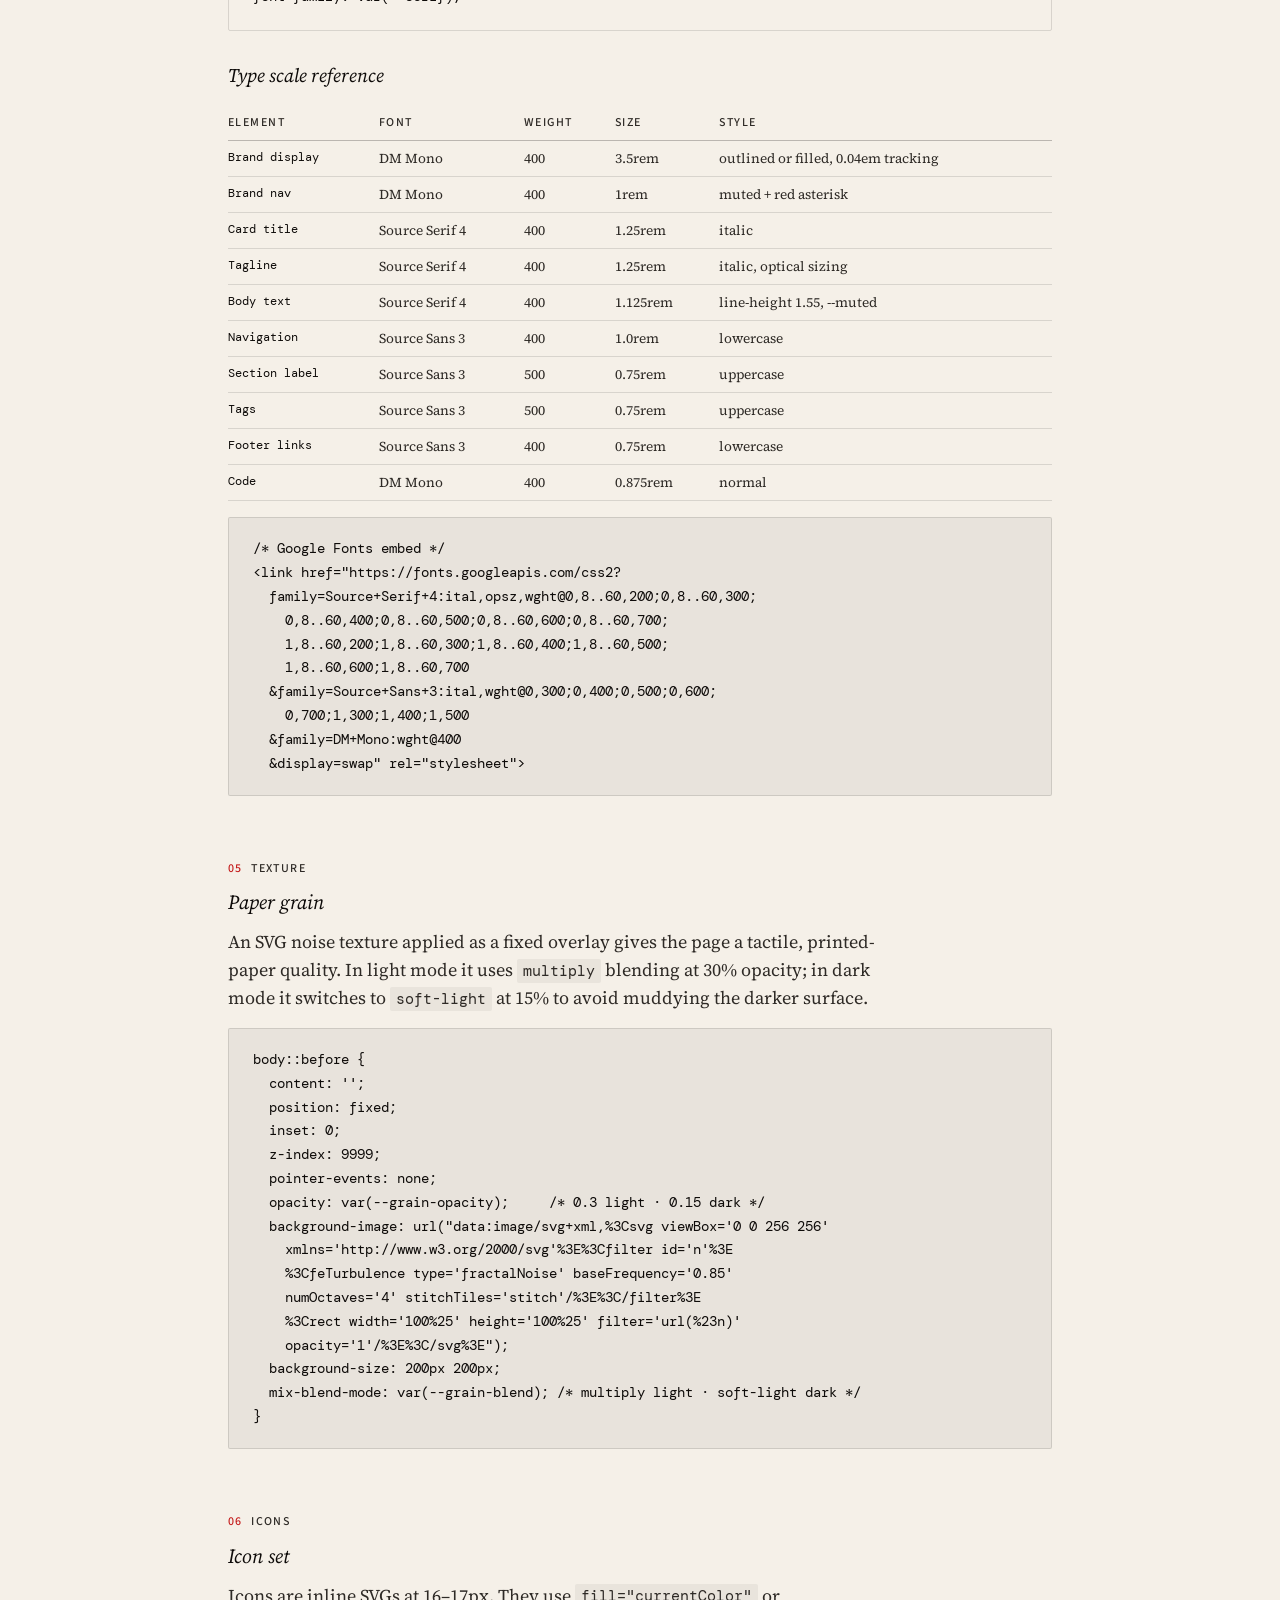
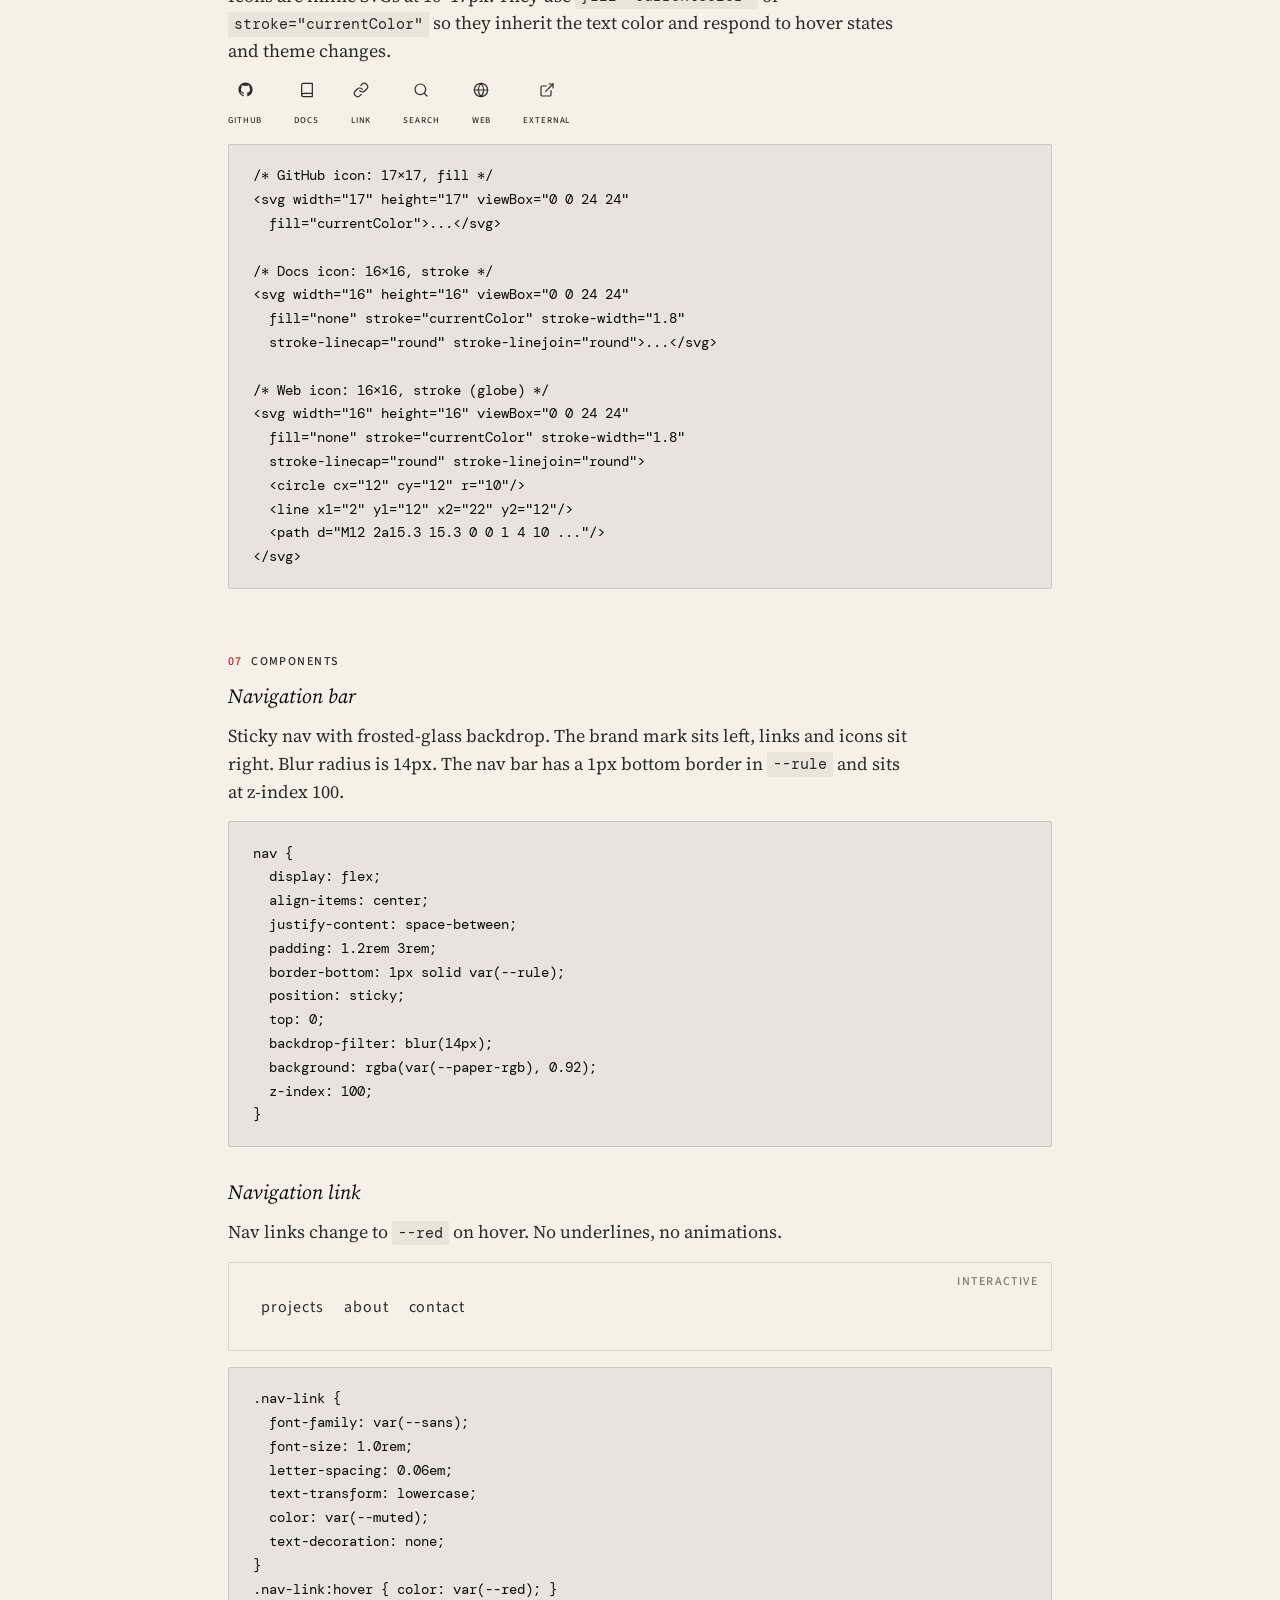
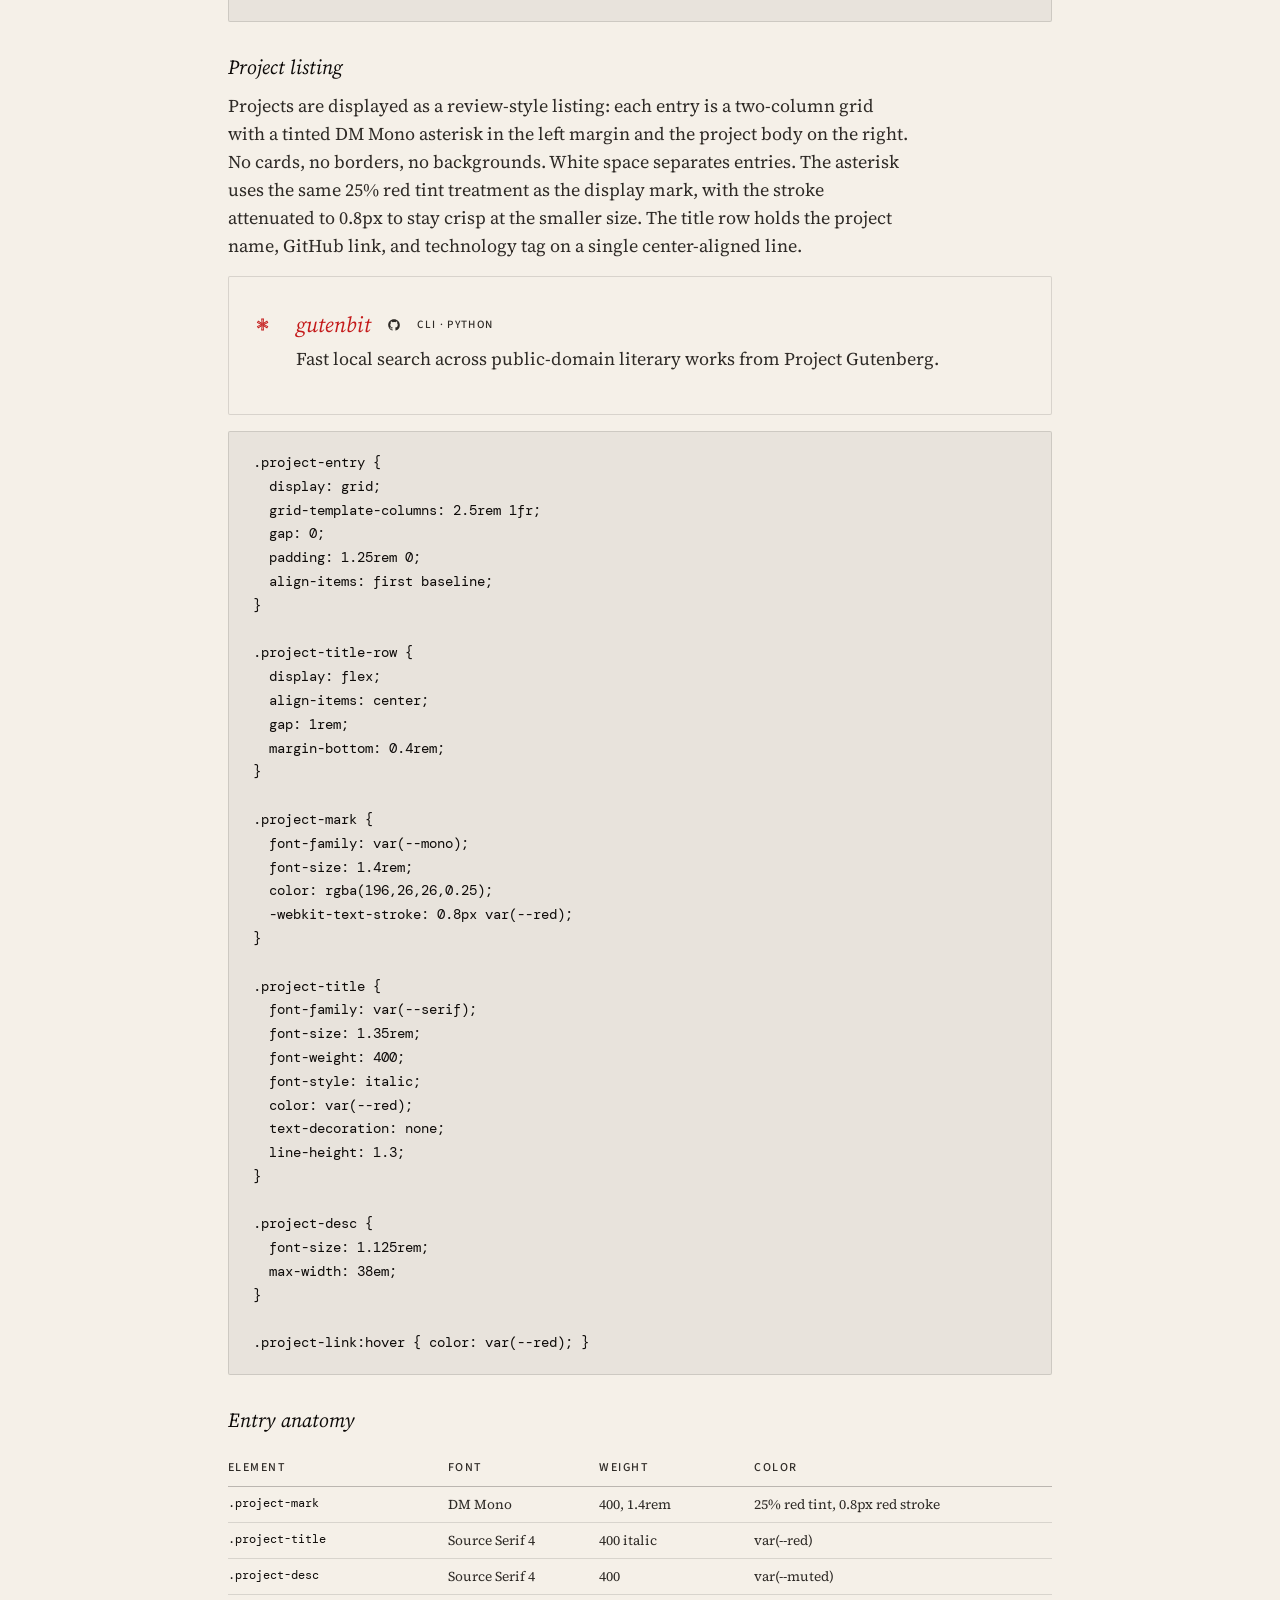
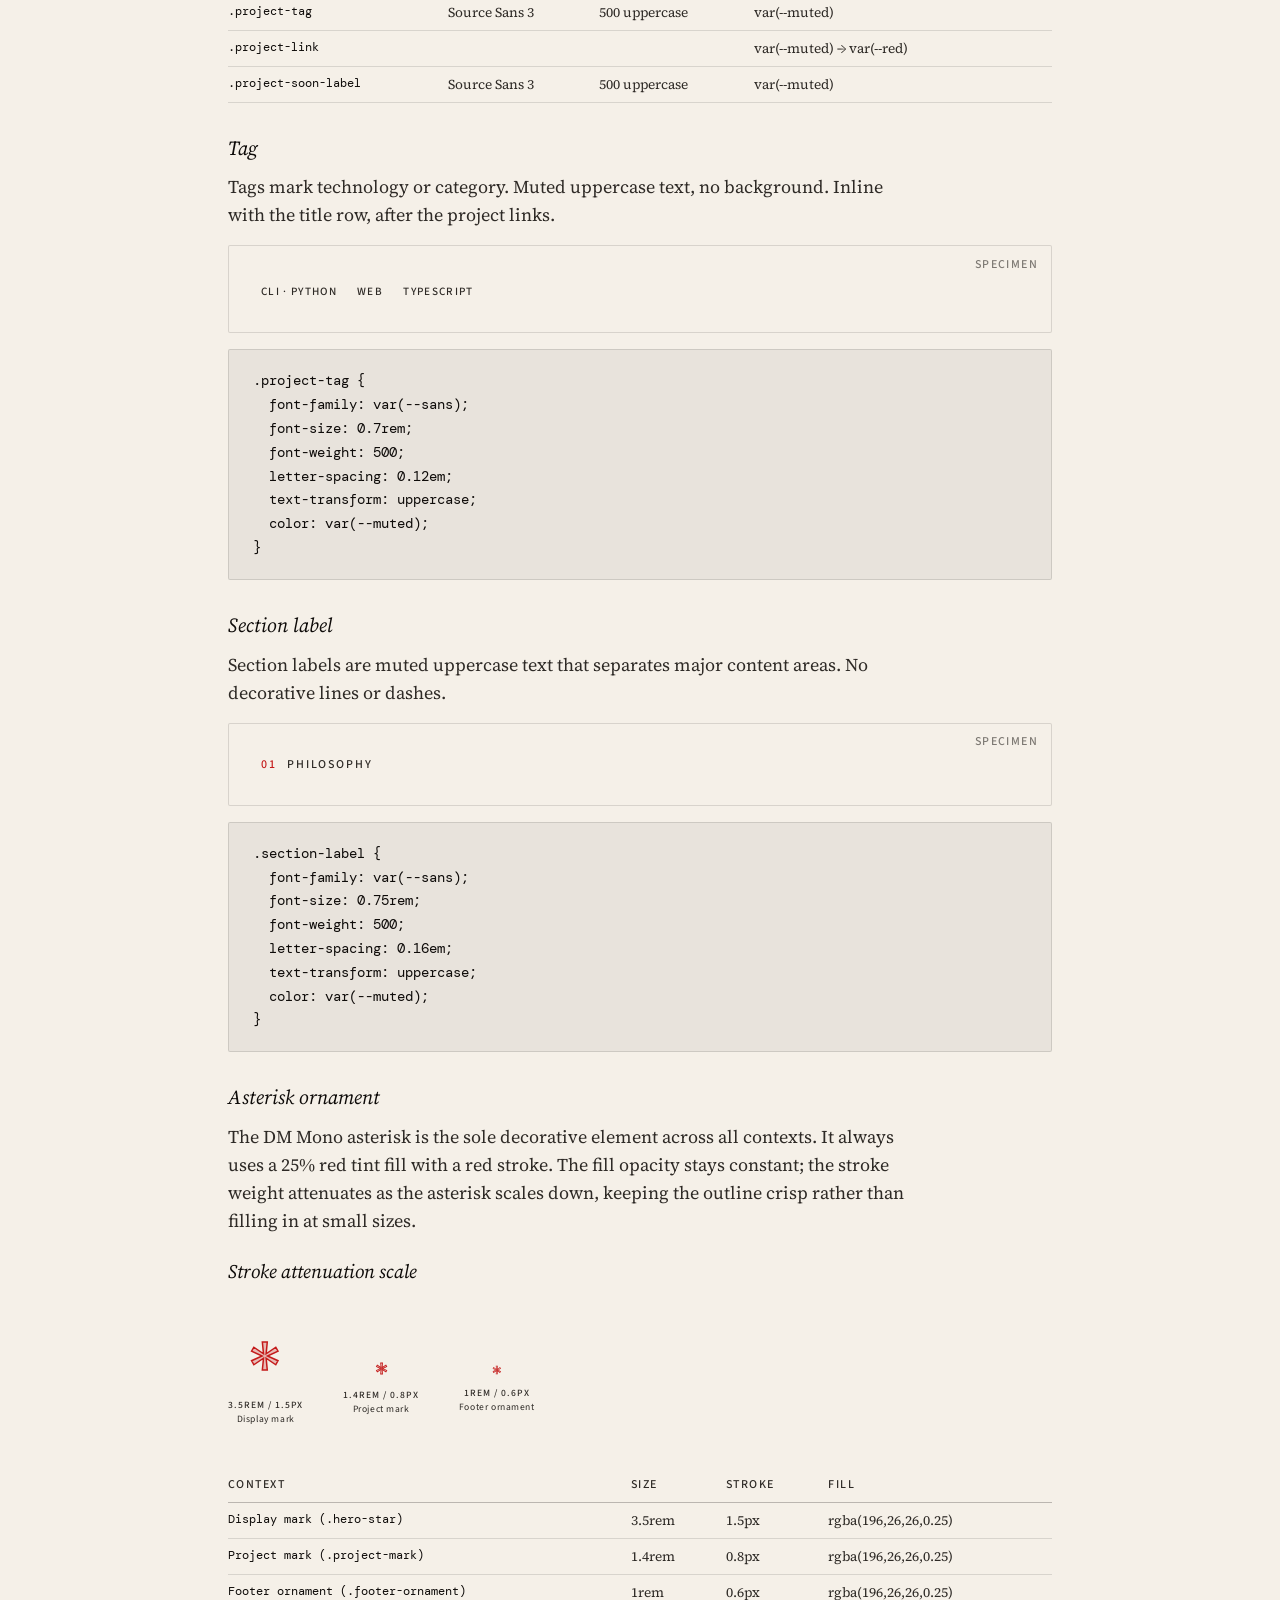
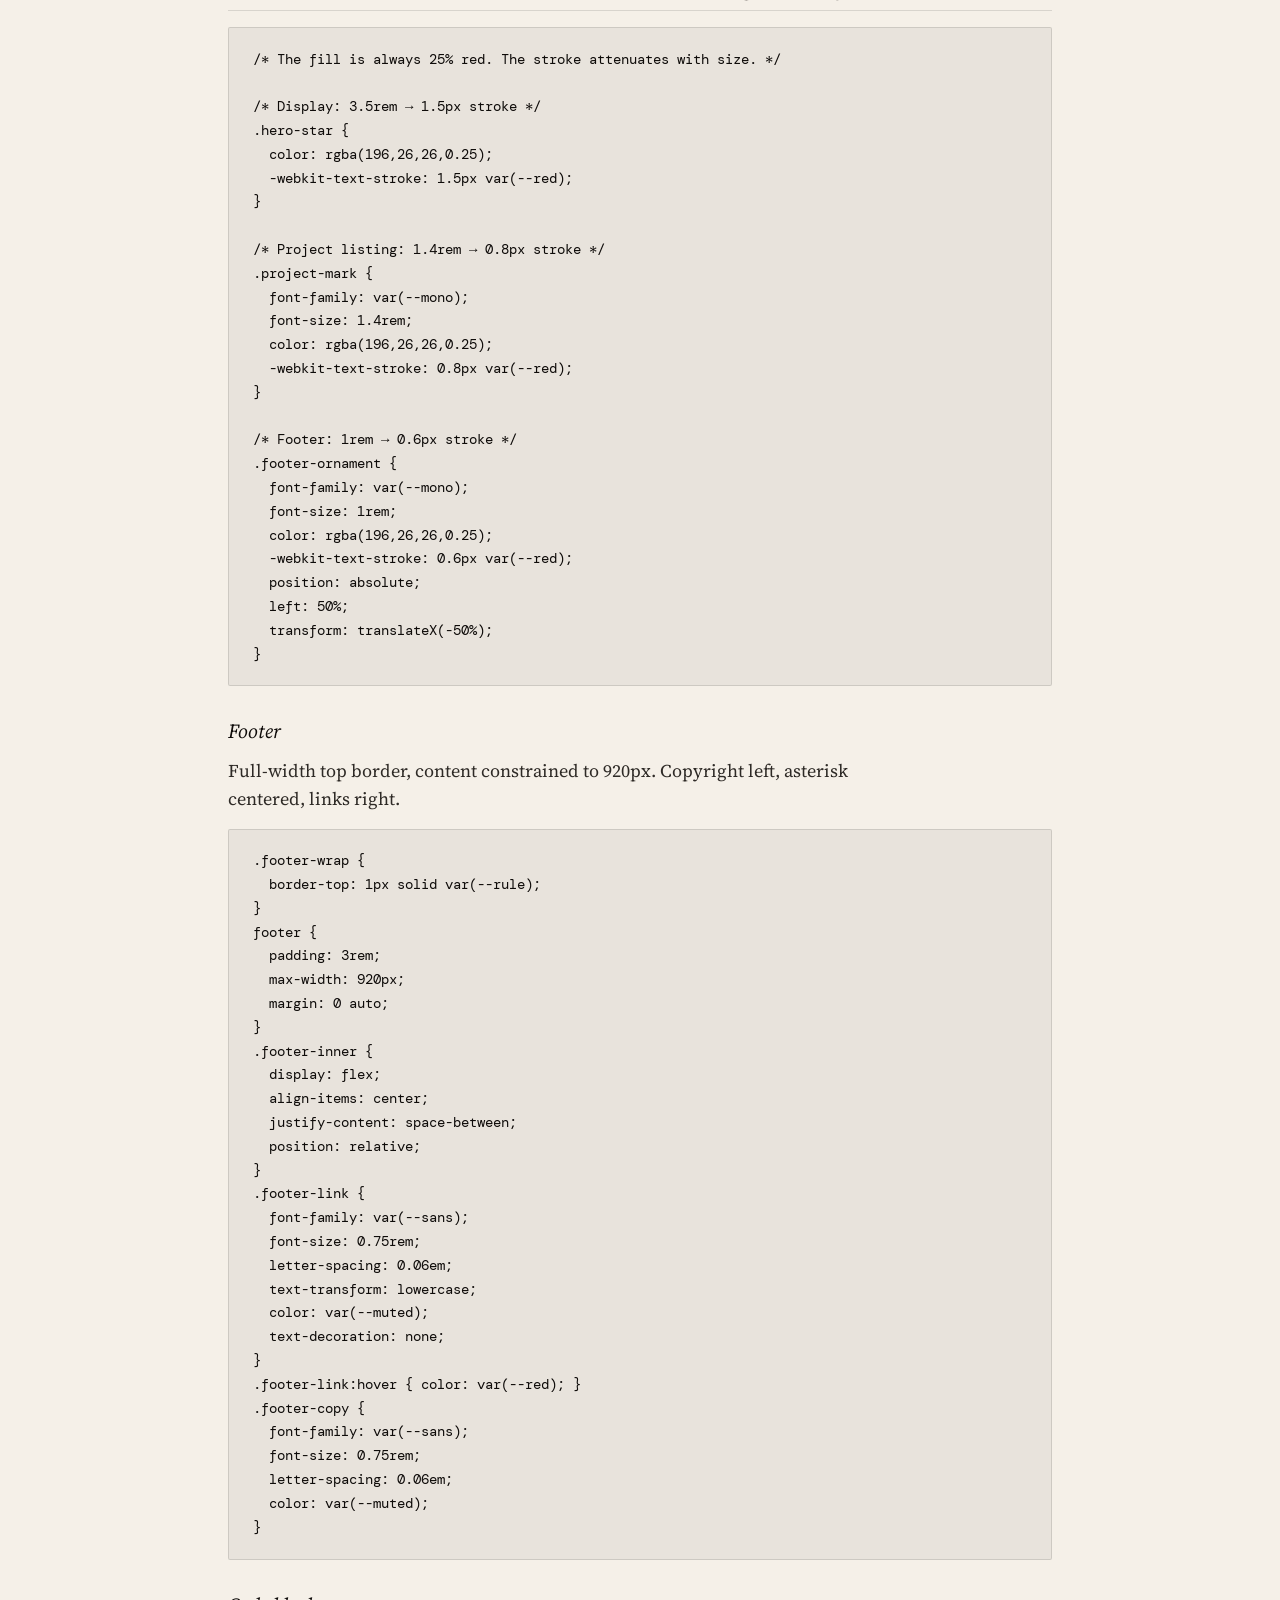
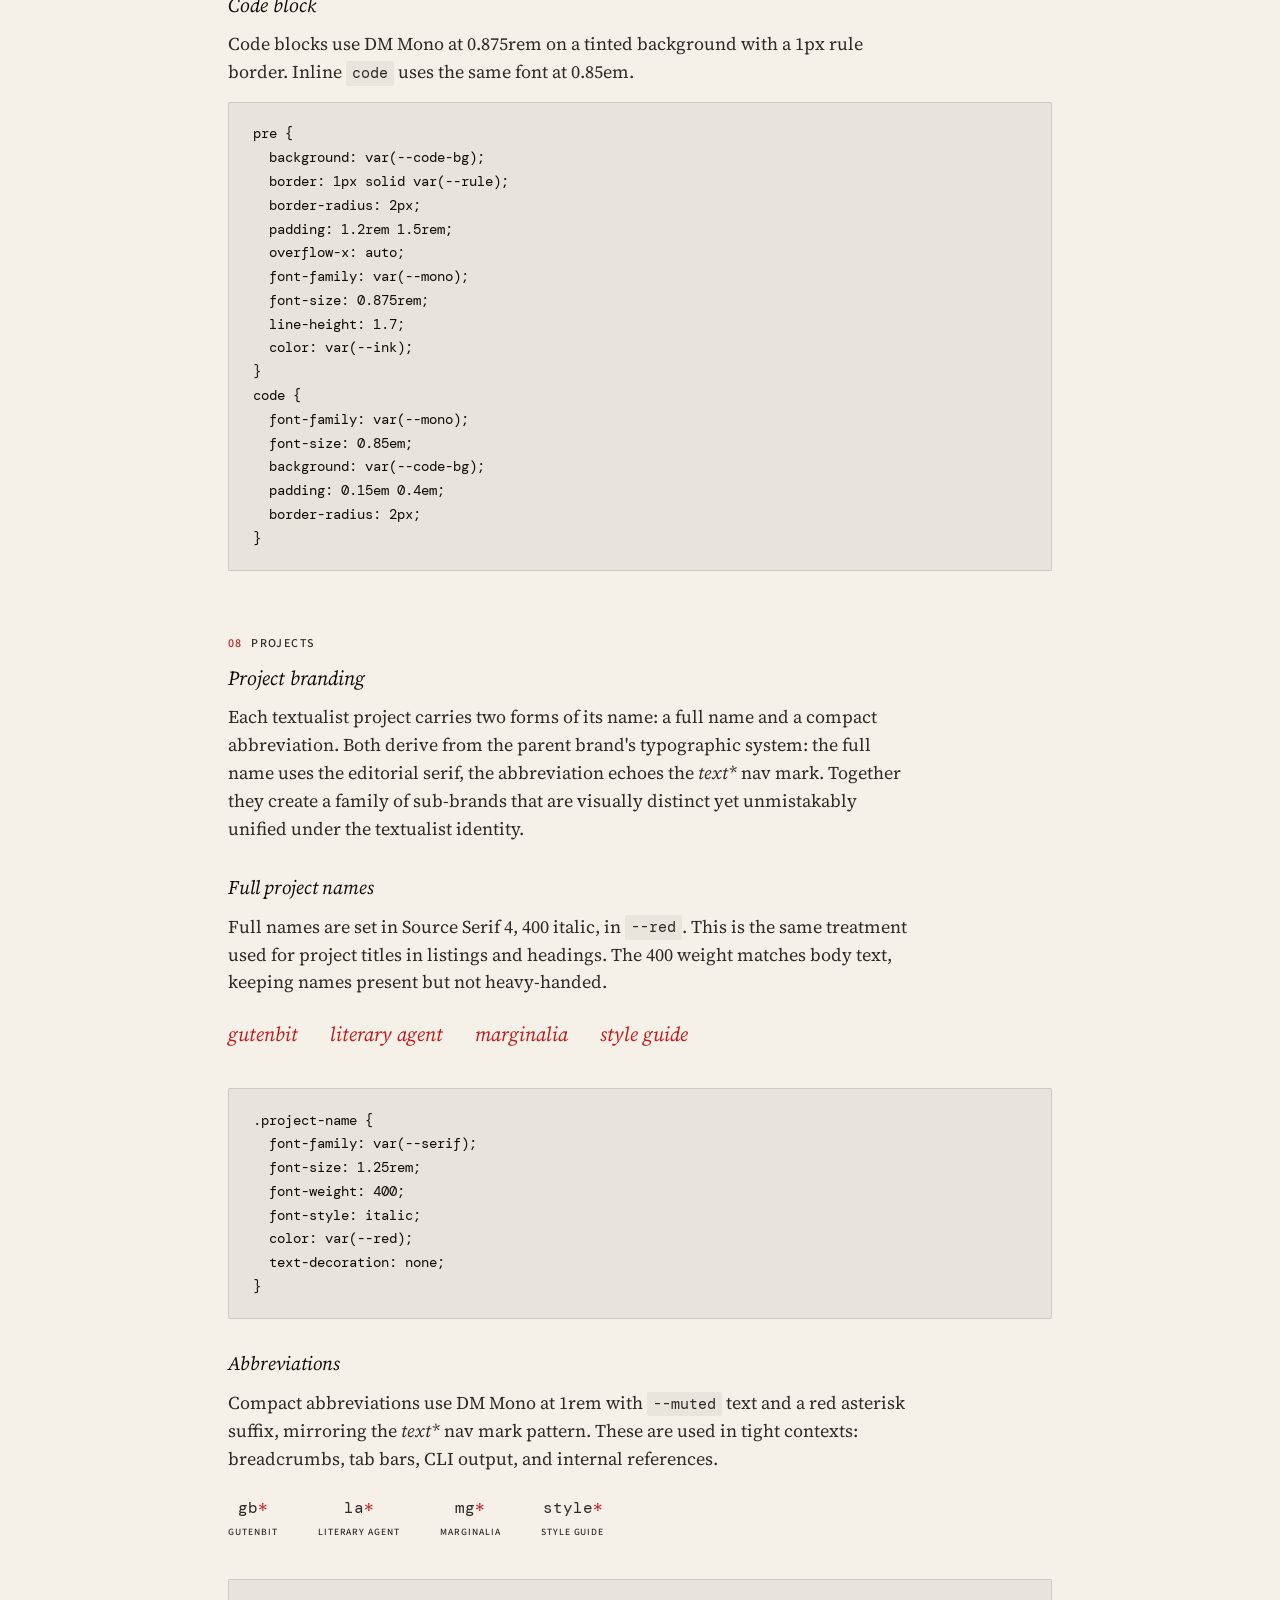
==== commit b72a50b1: "update style philosophy" ====
--- a/style-guide/index.html
+++ b/style-guide/index.html
@@ -1,675 +1,810 @@
-<!DOCTYPE html>
+<!doctype html>
 <html lang="en">
-<head>
-<meta charset="UTF-8">
-<meta name="viewport" content="width=device-width, initial-scale=1.0, viewport-fit=cover">
-<meta name="theme-color" content="#f5f0e8" media="(prefers-color-scheme: light)">
-<meta name="theme-color" content="#1a1510" media="(prefers-color-scheme: dark)">
-<link rel="icon" href="../assets/favicon.svg" type="image/svg+xml">
-<title>textualist: Style Guide</title>
-<link rel="preconnect" href="https://fonts.googleapis.com">
-<link href="https://fonts.googleapis.com/css2?family=DM+Mono:wght@400&family=Source+Sans+3:ital,wght@0,300;0,400;0,500;0,600;0,700;1,300;1,400;1,500&family=Source+Serif+4:ital,opsz,wght@0,8..60,200;0,8..60,300;0,8..60,400;0,8..60,500;0,8..60,600;0,8..60,700;1,8..60,200;1,8..60,300;1,8..60,400;1,8..60,500;1,8..60,600;1,8..60,700&display=swap" rel="stylesheet">
-<link rel="stylesheet" href="../css/tokens.css">
-<style>
-  /* Force mode for preview panels */
-  .force-light {
-    --ink: #0e0b09;
-    --paper: #f5f0e8;
-    --paper-rgb: 245,240,232;
-    --red: #c41a1a;
-    --red-dim: rgba(196,26,26,0.07);
-    --muted: #2e2a26;
-    --rule: rgba(14,11,9,0.12);
-    --card-bg: rgba(245,240,232,0.5);
-    --code-bg: rgba(14,11,9,0.05);
-  }
-  .force-dark {
-    --ink: #ede4d4;
-    --paper: #1a1510;
-    --paper-rgb: 26,21,16;
-    --red: #d44030;
-    --red-dim: rgba(212,64,48,0.12);
-    --muted: #b5a898;
-    --rule: rgba(237,228,212,0.1);
-    --card-bg: rgba(34,28,20,0.6);
-    --code-bg: rgba(237,228,212,0.06);
-  }
-
-  /* ═══════════════════════════════════════
+    <head>
+        <meta charset="UTF-8" />
+        <meta
+            name="viewport"
+            content="width=device-width, initial-scale=1.0, viewport-fit=cover"
+        />
+        <meta
+            name="theme-color"
+            content="#f5f0e8"
+            media="(prefers-color-scheme: light)"
+        />
+        <meta
+            name="theme-color"
+            content="#1a1510"
+            media="(prefers-color-scheme: dark)"
+        />
+        <link rel="icon" href="../assets/favicon.svg" type="image/svg+xml" />
+        <title>textualist: Style Guide</title>
+        <link rel="preconnect" href="https://fonts.googleapis.com" />
+        <link
+            href="https://fonts.googleapis.com/css2?family=DM+Mono:wght@400&family=Source+Sans+3:ital,wght@0,300;0,400;0,500;0,600;0,700;1,300;1,400;1,500&family=Source+Serif+4:ital,opsz,wght@0,8..60,200;0,8..60,300;0,8..60,400;0,8..60,500;0,8..60,600;0,8..60,700;1,8..60,200;1,8..60,300;1,8..60,400;1,8..60,500;1,8..60,600;1,8..60,700&display=swap"
+            rel="stylesheet"
+        />
+        <link rel="stylesheet" href="../css/tokens.css" />
+        <style>
+            /* Force mode for preview panels */
+            .force-light {
+                --ink: #0e0b09;
+                --paper: #f5f0e8;
+                --paper-rgb: 245, 240, 232;
+                --red: #c41a1a;
+                --red-dim: rgba(196, 26, 26, 0.07);
+                --muted: #2e2a26;
+                --rule: rgba(14, 11, 9, 0.12);
+                --card-bg: rgba(245, 240, 232, 0.5);
+                --code-bg: rgba(14, 11, 9, 0.05);
+            }
+            .force-dark {
+                --ink: #ede4d4;
+                --paper: #1a1510;
+                --paper-rgb: 26, 21, 16;
+                --red: #d44030;
+                --red-dim: rgba(212, 64, 48, 0.12);
+                --muted: #b5a898;
+                --rule: rgba(237, 228, 212, 0.1);
+                --card-bg: rgba(34, 28, 20, 0.6);
+                --code-bg: rgba(237, 228, 212, 0.06);
+            }
+
+            /* ═══════════════════════════════════════
      Page frame
      ═══════════════════════════════════════ */
-  .guide { max-width: 920px; margin: 0 auto; padding: 0 3rem 6rem; }
-
-  .hero {
-    padding: 4rem 3rem 1rem;
-    max-width: 920px;
-    margin: 0 auto;
-  }
-  .hero-title {
-    font-family: var(--mono);
-    font-size: clamp(2.2rem, 5.5vw, 3.5rem);
-    font-weight: 400;
-    line-height: 1;
-    letter-spacing: 0.04em;
-    -webkit-text-stroke: 1.5px var(--ink);
-    color: transparent;
-    margin-bottom: 4rem;
-  }
-  .hero-star {
-    color: rgba(196,26,26,0.25);
-    -webkit-text-stroke: 1.5px var(--red);
-  }
-  .page-title {
-    font-family: var(--serif);
-    font-size: 2.5rem;
-    font-weight: 500;
-    line-height: 1.2;
-    margin-bottom: 0.8rem;
-    font-optical-sizing: auto;
-  }
-  .hero-tagline {
-    font-family: var(--serif);
-    font-size: 1.25rem;
-    font-weight: 400;
-    font-style: italic;
-    line-height: 1.55;
-    color: var(--muted);
-    max-width: 520px;
-    font-optical-sizing: auto;
-  }
-
-  /* Brand display marks (specimens only) */
-  .brand-primary {
-    font-family: var(--mono);
-    font-size: 3.5rem;
-    font-weight: 400;
-    letter-spacing: 0.04em;
-    -webkit-text-stroke: 1.5px var(--ink);
-    color: transparent;
-  }
-
-  /* ═══════════════════════════════════════
+            .guide {
+                max-width: 920px;
+                margin: 0 auto;
+                padding: 0 3rem 6rem;
+            }
+
+            .hero {
+                padding: 4rem 3rem 1rem;
+                max-width: 920px;
+                margin: 0 auto;
+            }
+            .hero-title {
+                font-family: var(--mono);
+                font-size: clamp(2.2rem, 5.5vw, 3.5rem);
+                font-weight: 400;
+                line-height: 1;
+                letter-spacing: 0.04em;
+                -webkit-text-stroke: 1.5px var(--ink);
+                color: transparent;
+                margin-bottom: 4rem;
+            }
+            .hero-star {
+                color: rgba(196, 26, 26, 0.25);
+                -webkit-text-stroke: 1.5px var(--red);
+            }
+            .page-title {
+                font-family: var(--serif);
+                font-size: 2.5rem;
+                font-weight: 500;
+                line-height: 1.2;
+                margin-bottom: 0.8rem;
+                font-optical-sizing: auto;
+            }
+            .hero-tagline {
+                font-family: var(--serif);
+                font-size: 1.25rem;
+                font-weight: 400;
+                font-style: italic;
+                line-height: 1.55;
+                color: var(--muted);
+                max-width: 520px;
+                font-optical-sizing: auto;
+            }
+
+            /* Brand display marks (specimens only) */
+            .brand-primary {
+                font-family: var(--mono);
+                font-size: 3.5rem;
+                font-weight: 400;
+                letter-spacing: 0.04em;
+                -webkit-text-stroke: 1.5px var(--ink);
+                color: transparent;
+            }
+
+            /* ═══════════════════════════════════════
      Sections
      ═══════════════════════════════════════ */
-  .section {
-    padding: 3rem 0 0;
-  }
-  .section-label .num {
-    color: var(--red);
-    margin-right: 0.4em;
-  }
-  .section h2 {
-    font-family: var(--serif);
-    font-size: 1.25rem;
-    font-weight: 400;
-    font-style: italic;
-    margin-bottom: 0.8rem;
-    line-height: 1.3;
-    font-optical-sizing: auto;
-  }
-  .section p, .section li {
-    font-size: 1.125rem;
-    font-weight: 400;
-    line-height: 1.55;
-    color: var(--muted);
-    max-width: 38em;
-  }
-  .section p + p { margin-top: 0.7rem; }
-  .section p.principle {
-    padding-left: 1.2em;
-    text-indent: -1.2em;
-  }
-  .section p.principle::before {
-    content: '*';
-    color: var(--red);
-    font-family: var(--mono);
-    margin-right: 0.4em;
-  }
-  .section ul { list-style: none; margin: 0.5rem 0; padding-left: 1.2em; }
-  .section li {
-    text-indent: -1.2em;
-    padding-left: 0;
-  }
-  .section li::before {
-    content: '*';
-    color: var(--red);
-    margin-right: 0.4em;
-    font-family: var(--mono);
-  }
-
-  /* ═══════════════════════════════════════
+            .section {
+                padding: 3rem 0 0;
+            }
+            .section-label .num {
+                color: var(--red);
+                margin-right: 0.4em;
+            }
+            .section h2 {
+                font-family: var(--serif);
+                font-size: 1.25rem;
+                font-weight: 400;
+                font-style: italic;
+                margin-bottom: 0.8rem;
+                line-height: 1.3;
+                font-optical-sizing: auto;
+            }
+            .section p,
+            .section li {
+                font-size: 1.125rem;
+                font-weight: 400;
+                line-height: 1.55;
+                color: var(--muted);
+                max-width: 38em;
+            }
+            .section p + p {
+                margin-top: 0.7rem;
+            }
+            .section p.principle {
+                padding-left: 1.2em;
+                text-indent: -1.2em;
+            }
+            .section p.principle::before {
+                content: "*";
+                color: var(--red);
+                font-family: var(--mono);
+                margin-right: 0.4em;
+            }
+            .section ul {
+                list-style: none;
+                margin: 0.5rem 0;
+                padding-left: 1.2em;
+            }
+            .section li {
+                text-indent: -1.2em;
+                padding-left: 0;
+            }
+            .section li::before {
+                content: "*";
+                color: var(--red);
+                margin-right: 0.4em;
+                font-family: var(--mono);
+            }
+
+            /* ═══════════════════════════════════════
      Swatches
      ═══════════════════════════════════════ */
-  .swatch-row {
-    display: flex;
-    gap: 0.8rem;
-    flex-wrap: wrap;
-    margin: 1rem 0;
-  }
-  .swatch {
-    width: 110px;
-    border-radius: 4px;
-    overflow: hidden;
-    border: 1px solid var(--rule);
-  }
-  .swatch-color {
-    height: 64px;
-  }
-  .swatch-info {
-    padding: 0.5rem 0.6rem;
-    font-family: var(--mono);
-    font-size: 0.65rem;
-    line-height: 1.5;
-    color: var(--muted);
-  }
-  .swatch-name {
-    font-family: var(--sans);
-    font-size: 0.75rem;
-    font-weight: 500;
-    letter-spacing: 0.04em;
-    color: var(--ink);
-    display: block;
-    margin-bottom: 0.15rem;
-  }
-
-  /* ═══════════════════════════════════════
+            .swatch-row {
+                display: flex;
+                gap: 0.8rem;
+                flex-wrap: wrap;
+                margin: 1rem 0;
+            }
+            .swatch {
+                width: 110px;
+                border-radius: 4px;
+                overflow: hidden;
+                border: 1px solid var(--rule);
+            }
+            .swatch-color {
+                height: 64px;
+            }
+            .swatch-info {
+                padding: 0.5rem 0.6rem;
+                font-family: var(--mono);
+                font-size: 0.65rem;
+                line-height: 1.5;
+                color: var(--muted);
+            }
+            .swatch-name {
+                font-family: var(--sans);
+                font-size: 0.75rem;
+                font-weight: 500;
+                letter-spacing: 0.04em;
+                color: var(--ink);
+                display: block;
+                margin-bottom: 0.15rem;
+            }
+
+            /* ═══════════════════════════════════════
      Typography specimens
      ═══════════════════════════════════════ */
-  .specimen {
-    border: 1px solid var(--rule);
-    border-radius: 2px;
-    padding: 1.5rem;
-    margin: 0.8rem 0;
-  }
-  .specimen-label {
-    font-family: var(--sans);
-    font-size: 0.75rem;
-    font-weight: 500;
-    letter-spacing: 0.12em;
-    text-transform: uppercase;
-    color: var(--muted);
-    margin-bottom: 0.6rem;
-  }
-
-  /* ═══════════════════════════════════════
+            .specimen {
+                border: 1px solid var(--rule);
+                border-radius: 2px;
+                padding: 1.5rem;
+                margin: 0.8rem 0;
+            }
+            .specimen-label {
+                font-family: var(--sans);
+                font-size: 0.75rem;
+                font-weight: 500;
+                letter-spacing: 0.12em;
+                text-transform: uppercase;
+                color: var(--muted);
+                margin-bottom: 0.6rem;
+            }
+
+            /* ═══════════════════════════════════════
      Mode preview panels
      ═══════════════════════════════════════ */
-  .mode-row {
-    display: grid;
-    grid-template-columns: 1fr 1fr;
-    gap: 1rem;
-    margin: 1rem 0;
-  }
-  .mode-panel {
-    border-radius: 4px;
-    padding: 2rem;
-    border: 1px solid var(--rule);
-    position: relative;
-  }
-  .mode-panel .mode-badge {
-    position: absolute;
-    top: 0.8rem;
-    right: 0.8rem;
-    font-family: var(--sans);
-    font-size: 0.55rem;
-    font-weight: 500;
-    letter-spacing: 0.1em;
-    text-transform: uppercase;
-    color: var(--muted);
-  }
-  .mode-panel .brand-demo {
-    font-family: var(--mono);
-    font-size: 1.25rem;
-    font-weight: 400;
-    color: var(--muted);
-    margin-bottom: 0.6rem;
-  }
-  .mode-panel .brand-demo .brand-star { color: var(--red); }
-  .mode-panel .body-demo {
-    font-family: var(--serif);
-    font-size: 1.125rem;
-    font-weight: 400;
-    line-height: 1.55;
-    color: var(--muted);
-  }
-  .mode-panel .tag-demo {
-    display: inline-block;
-    margin-top: 0.8rem;
-    font-family: var(--sans);
-    font-size: 0.75rem;
-    font-weight: 500;
-    letter-spacing: 0.12em;
-    text-transform: uppercase;
-    color: var(--muted);
-    background: var(--rule);
-    padding: 0.25rem 0.55rem;
-    border-radius: 1px;
-  }
-
-  /* ═══════════════════════════════════════
+            .mode-row {
+                display: grid;
+                grid-template-columns: 1fr 1fr;
+                gap: 1rem;
+                margin: 1rem 0;
+            }
+            .mode-panel {
+                border-radius: 4px;
+                padding: 2rem;
+                border: 1px solid var(--rule);
+                position: relative;
+            }
+            .mode-panel .mode-badge {
+                position: absolute;
+                top: 0.8rem;
+                right: 0.8rem;
+                font-family: var(--sans);
+                font-size: 0.55rem;
+                font-weight: 500;
+                letter-spacing: 0.1em;
+                text-transform: uppercase;
+                color: var(--muted);
+            }
+            .mode-panel .brand-demo {
+                font-family: var(--mono);
+                font-size: 1.25rem;
+                font-weight: 400;
+                color: var(--muted);
+                margin-bottom: 0.6rem;
+            }
+            .mode-panel .brand-demo .brand-star {
+                color: var(--red);
+            }
+            .mode-panel .body-demo {
+                font-family: var(--serif);
+                font-size: 1.125rem;
+                font-weight: 400;
+                line-height: 1.55;
+                color: var(--muted);
+            }
+            .mode-panel .tag-demo {
+                display: inline-block;
+                margin-top: 0.8rem;
+                font-family: var(--sans);
+                font-size: 0.75rem;
+                font-weight: 500;
+                letter-spacing: 0.12em;
+                text-transform: uppercase;
+                color: var(--muted);
+                background: var(--rule);
+                padding: 0.25rem 0.55rem;
+                border-radius: 1px;
+            }
+
+            /* ═══════════════════════════════════════
      Brand marks
      ═══════════════════════════════════════ */
-  .brandmark-row {
-    display: flex;
-    gap: 2.5rem;
-    align-items: center;
-    flex-wrap: wrap;
-    margin: 1rem 0 1.5rem;
-  }
-  .brandmark {
-    text-align: center;
-  }
-  .brandmark-label {
-    font-family: var(--sans);
-    font-size: 0.75rem;
-    font-weight: 500;
-    letter-spacing: 0.12em;
-    text-transform: uppercase;
-    color: var(--muted);
-    margin-top: 0.6rem;
-  }
-
-  /* ═══════════════════════════════════════
+            .brandmark-row {
+                display: flex;
+                gap: 2.5rem;
+                align-items: center;
+                flex-wrap: wrap;
+                margin: 1rem 0 1.5rem;
+            }
+            .brandmark {
+                text-align: center;
+            }
+            .brandmark-label {
+                font-family: var(--sans);
+                font-size: 0.75rem;
+                font-weight: 500;
+                letter-spacing: 0.12em;
+                text-transform: uppercase;
+                color: var(--muted);
+                margin-top: 0.6rem;
+            }
+
+            /* ═══════════════════════════════════════
      Component examples
      ═══════════════════════════════════════ */
-  .component-demo {
-    border: 1px solid var(--rule);
-    border-radius: 2px;
-    padding: 1.5rem;
-    margin: 1rem 0;
-    background: var(--card-bg);
-  }
-  .component-demo.card-demo {
-    padding: 1.5rem 1.7rem;
-  }
-  .card-demo-links {
-    display: flex;
-    gap: 0.7rem;
-    align-items: center;
-  }
-  .card-demo-link {
-    color: var(--muted);
-    display: inline-flex;
-    cursor: pointer;
-  }
-  .card-demo-link:hover {
-    color: var(--red);
-  }
-
-  /* Interactive component demos */
-  .live-demo {
-    border: 1px solid var(--rule);
-    border-radius: 2px;
-    padding: 2rem;
-    margin: 1rem 0;
-    background: var(--card-bg);
-    position: relative;
-  }
-  .live-demo-label {
-    position: absolute;
-    top: 0.6rem;
-    right: 0.8rem;
-    font-family: var(--sans);
-    font-size: 0.75rem;
-    font-weight: 500;
-    letter-spacing: 0.12em;
-    text-transform: uppercase;
-    color: var(--muted);
-    opacity: 0.6;
-  }
-
-  /* ═══════════════════════════════════════
+            .component-demo {
+                border: 1px solid var(--rule);
+                border-radius: 2px;
+                padding: 1.5rem;
+                margin: 1rem 0;
+                background: var(--card-bg);
+            }
+            .component-demo.card-demo {
+                padding: 1.5rem 1.7rem;
+            }
+            .card-demo-links {
+                display: flex;
+                gap: 0.7rem;
+                align-items: center;
+            }
+            .card-demo-link {
+                color: var(--muted);
+                display: inline-flex;
+                cursor: pointer;
+            }
+            .card-demo-link:hover {
+                color: var(--red);
+            }
+
+            /* Interactive component demos */
+            .live-demo {
+                border: 1px solid var(--rule);
+                border-radius: 2px;
+                padding: 2rem;
+                margin: 1rem 0;
+                background: var(--card-bg);
+                position: relative;
+            }
+            .live-demo-label {
+                position: absolute;
+                top: 0.6rem;
+                right: 0.8rem;
+                font-family: var(--sans);
+                font-size: 0.75rem;
+                font-weight: 500;
+                letter-spacing: 0.12em;
+                text-transform: uppercase;
+                color: var(--muted);
+                opacity: 0.6;
+            }
+
+            /* ═══════════════════════════════════════
      Token table
      ═══════════════════════════════════════ */
-  .token-table {
-    width: 100%;
-    border-collapse: collapse;
-    margin: 1rem 0;
-    font-size: 0.85rem;
-  }
-  .token-table th {
-    font-family: var(--sans);
-    font-size: 0.75rem;
-    font-weight: 500;
-    letter-spacing: 0.12em;
-    text-transform: uppercase;
-    color: var(--muted);
-    text-align: left;
-    padding: 0.6rem 1rem 0.6rem 0;
-    border-bottom: 1px solid var(--rule-strong);
-  }
-  .token-table td {
-    padding: 0.5rem 1rem 0.5rem 0;
-    border-bottom: 1px solid var(--rule);
-    vertical-align: top;
-    font-weight: 400;
-    color: var(--muted);
-  }
-  .token-table td:first-child {
-    font-family: var(--mono);
-    font-size: 0.75rem;
-    color: var(--ink);
-    font-weight: 400;
-  }
-
-  /* ═══════════════════════════════════════
+            .token-table {
+                width: 100%;
+                border-collapse: collapse;
+                margin: 1rem 0;
+                font-size: 0.85rem;
+            }
+            .token-table th {
+                font-family: var(--sans);
+                font-size: 0.75rem;
+                font-weight: 500;
+                letter-spacing: 0.12em;
+                text-transform: uppercase;
+                color: var(--muted);
+                text-align: left;
+                padding: 0.6rem 1rem 0.6rem 0;
+                border-bottom: 1px solid var(--rule-strong);
+            }
+            .token-table td {
+                padding: 0.5rem 1rem 0.5rem 0;
+                border-bottom: 1px solid var(--rule);
+                vertical-align: top;
+                font-weight: 400;
+                color: var(--muted);
+            }
+            .token-table td:first-child {
+                font-family: var(--mono);
+                font-size: 0.75rem;
+                color: var(--ink);
+                font-weight: 400;
+            }
+
+            /* ═══════════════════════════════════════
      Floating sidenote TOC
      ═══════════════════════════════════════ */
-  .toc {
-    position: fixed;
-    top: 15.34rem;
-    left: calc(50% + 460px + 0.5rem);
-    width: auto;
-    display: flex;
-    flex-direction: column;
-    gap: 0.4rem;
-    z-index: 50;
-    border: none;
-    background: none;
-    backdrop-filter: none;
-    padding: 0;
-    align-items: flex-start;
-  }
-  .toc a {
-    font-family: var(--sans);
-    font-size: 0.75rem;
-    font-weight: 500;
-    letter-spacing: 0.12em;
-    text-transform: uppercase;
-    color: var(--muted);
-    text-decoration: none;
-    line-height: 1.3;
-    white-space: nowrap;
-    border: none;
-    display: block;
-  }
-  .toc a:hover { color: var(--red); }
-  .toc a.active { color: var(--red); }
-  .toc-title {
-    color: var(--red);
-    font-weight: 700;
-    text-transform: none;
-    margin-bottom: 0.3rem;
-  }
-  .toc .toc-num {
-    color: var(--red);
-    display: inline-block;
-    width: 2.2em;
-    margin-right: 0.4em;
-  }
-  @media (max-width: 1200px) {
-    .toc { display: none; }
-  }
-
-  /* ═══════════════════════════════════════
+            .toc {
+                position: fixed;
+                top: 15.34rem;
+                left: calc(50% + 460px + 0.5rem);
+                width: auto;
+                display: flex;
+                flex-direction: column;
+                gap: 0.4rem;
+                z-index: 50;
+                border: none;
+                background: none;
+                backdrop-filter: none;
+                padding: 0;
+                align-items: flex-start;
+            }
+            .toc a {
+                font-family: var(--sans);
+                font-size: 0.75rem;
+                font-weight: 500;
+                letter-spacing: 0.12em;
+                text-transform: uppercase;
+                color: var(--muted);
+                text-decoration: none;
+                line-height: 1.3;
+                white-space: nowrap;
+                border: none;
+                display: block;
+            }
+            .toc a:hover {
+                color: var(--red);
+            }
+            .toc a.active {
+                color: var(--red);
+            }
+            .toc-title {
+                color: var(--red);
+                font-weight: 700;
+                text-transform: none;
+                margin-bottom: 0.3rem;
+            }
+            .toc .toc-num {
+                color: var(--red);
+                display: inline-block;
+                width: 2.2em;
+                margin-right: 0.4em;
+            }
+            @media (max-width: 1200px) {
+                .toc {
+                    display: none;
+                }
+            }
+
+            /* ═══════════════════════════════════════
      Mobile TOC (disclosure)
      ═══════════════════════════════════════ */
-  .toc-mobile {
-    display: none;
-  }
-  @media (max-width: 1200px) {
-    .toc-mobile {
-      display: block;
-      max-width: 920px;
-      margin: 0 auto;
-      padding: 0 3rem;
-    }
-    .toc-mobile details {
-      border-top: 1px solid var(--rule);
-      border-bottom: 1px solid var(--rule);
-    }
-    .toc-mobile summary {
-      font-family: var(--sans);
-      font-size: 0.75rem;
-      font-weight: 500;
-      letter-spacing: 0.12em;
-      text-transform: uppercase;
-      color: var(--muted);
-      padding: 0.8rem 0;
-      cursor: pointer;
-      list-style: none;
-    }
-    .toc-mobile summary::-webkit-details-marker { display: none; }
-    .toc-mobile summary::after {
-      content: '+';
-      font-family: var(--mono);
-      color: var(--red);
-      float: right;
-    }
-    .toc-mobile details[open] summary::after {
-      content: '−';
-    }
-    .toc-mobile .toc-mobile-list {
-      display: flex;
-      flex-direction: column;
-      gap: 0.5rem;
-      padding: 0 0 1rem;
-    }
-    .toc-mobile .toc-mobile-list a {
-      font-family: var(--sans);
-      font-size: 0.75rem;
-      font-weight: 500;
-      letter-spacing: 0.12em;
-      text-transform: uppercase;
-      color: var(--muted);
-      text-decoration: none;
-      border: none;
-    }
-    .toc-mobile .toc-mobile-list a:hover,
-    .toc-mobile .toc-mobile-list a:active {
-      color: var(--red);
-    }
-    .toc-mobile .toc-mobile-list .toc-num {
-      color: var(--red);
-      display: inline-block;
-      width: 2.2em;
-      margin-right: 0.4em;
-    }
-  }
-  @media (max-width: 680px) {
-    .toc-mobile { padding: 0 1.5rem; }
-  }
-
-  /* ═══════════════════════════════════════
+            .toc-mobile {
+                display: none;
+            }
+            @media (max-width: 1200px) {
+                .toc-mobile {
+                    display: block;
+                    max-width: 920px;
+                    margin: 0 auto;
+                    padding: 0 3rem;
+                }
+                .toc-mobile details {
+                    border-top: 1px solid var(--rule);
+                    border-bottom: 1px solid var(--rule);
+                }
+                .toc-mobile summary {
+                    font-family: var(--sans);
+                    font-size: 0.75rem;
+                    font-weight: 500;
+                    letter-spacing: 0.12em;
+                    text-transform: uppercase;
+                    color: var(--muted);
+                    padding: 0.8rem 0;
+                    cursor: pointer;
+                    list-style: none;
+                }
+                .toc-mobile summary::-webkit-details-marker {
+                    display: none;
+                }
+                .toc-mobile summary::after {
+                    content: "+";
+                    font-family: var(--mono);
+                    color: var(--red);
+                    float: right;
+                }
+                .toc-mobile details[open] summary::after {
+                    content: "−";
+                }
+                .toc-mobile .toc-mobile-list {
+                    display: flex;
+                    flex-direction: column;
+                    gap: 0.5rem;
+                    padding: 0 0 1rem;
+                }
+                .toc-mobile .toc-mobile-list a {
+                    font-family: var(--sans);
+                    font-size: 0.75rem;
+                    font-weight: 500;
+                    letter-spacing: 0.12em;
+                    text-transform: uppercase;
+                    color: var(--muted);
+                    text-decoration: none;
+                    border: none;
+                }
+                .toc-mobile .toc-mobile-list a:hover,
+                .toc-mobile .toc-mobile-list a:active {
+                    color: var(--red);
+                }
+                .toc-mobile .toc-mobile-list .toc-num {
+                    color: var(--red);
+                    display: inline-block;
+                    width: 2.2em;
+                    margin-right: 0.4em;
+                }
+            }
+            @media (max-width: 680px) {
+                .toc-mobile {
+                    padding: 0 1.5rem;
+                }
+            }
+
+            /* ═══════════════════════════════════════
      Back to top (mobile)
      ═══════════════════════════════════════ */
-  .back-to-top {
-    display: none;
-  }
-  @media (max-width: 1200px) {
-    .back-to-top {
-      position: fixed;
-      bottom: 1.5rem;
-      right: 1.5rem;
-      width: 2.2rem;
-      height: 2.2rem;
-      border-radius: 50%;
-      background: var(--paper);
-      border: 1px solid var(--rule);
-      color: var(--red);
-      font-family: var(--mono);
-      font-size: 1rem;
-      line-height: 2.2rem;
-      text-align: center;
-      text-decoration: none;
-      z-index: 100;
-      opacity: 0;
-      pointer-events: none;
-      transition: opacity 0.2s ease;
-    }
-    .back-to-top.visible {
-      display: block;
-      opacity: 1;
-      pointer-events: auto;
-    }
-  }
-
-  .end-mark {
-    text-align: center;
-    font-family: var(--mono);
-    font-size: 1.125rem;
-    color: var(--red);
-    padding: 2rem 0 0;
-  }
-
-  /* Nav link demo */
-  .nav-link-demo {
-    font-family: var(--sans);
-    font-size: 1.0rem;
-    letter-spacing: 0.06em;
-    text-transform: lowercase;
-    color: var(--muted);
-    text-decoration: none;
-  }
-  .nav-link-demo:hover { color: var(--red); }
-
-  /* Icon reference grid */
-  .icon-grid {
-    display: flex;
-    gap: 2rem;
-    align-items: center;
-    flex-wrap: wrap;
-    margin: 1rem 0;
-  }
-  .icon-item {
-    text-align: center;
-    color: var(--muted);
-  }
-  .icon-item svg {
-    display: block;
-    margin: 0 auto 0.5rem;
-  }
-  .icon-item span {
-    font-family: var(--sans);
-    font-size: 0.55rem;
-    font-weight: 500;
-    letter-spacing: 0.1em;
-    text-transform: uppercase;
-    color: var(--muted);
-  }
-
-  /* Responsive grid demo */
-  .grid-demo {
-    display: grid;
-    grid-template-columns: 1fr 1fr;
-    gap: 1rem;
-    margin: 1rem 0;
-  }
-  .grid-demo-cell {
-    border: 1px dashed var(--rule-strong);
-    border-radius: 2px;
-    padding: 1.2rem;
-    text-align: center;
-    font-family: var(--sans);
-    font-size: 0.62rem;
-    font-weight: 500;
-    letter-spacing: 0.12em;
-    text-transform: uppercase;
-    color: var(--muted);
-  }
-
-  /* ═══════════════════════════════════════
+            .back-to-top {
+                display: none;
+            }
+            @media (max-width: 1200px) {
+                .back-to-top {
+                    position: fixed;
+                    bottom: 1.5rem;
+                    right: 1.5rem;
+                    width: 2.2rem;
+                    height: 2.2rem;
+                    border-radius: 50%;
+                    background: var(--paper);
+                    border: 1px solid var(--rule);
+                    color: var(--red);
+                    font-family: var(--mono);
+                    font-size: 1rem;
+                    line-height: 2.2rem;
+                    text-align: center;
+                    text-decoration: none;
+                    z-index: 100;
+                    opacity: 0;
+                    pointer-events: none;
+                    transition: opacity 0.2s ease;
+                }
+                .back-to-top.visible {
+                    display: block;
+                    opacity: 1;
+                    pointer-events: auto;
+                }
+            }
+
+            .end-mark {
+                text-align: center;
+                font-family: var(--mono);
+                font-size: 1.125rem;
+                color: var(--red);
+                padding: 2rem 0 0;
+            }
+
+            /* Nav link demo */
+            .nav-link-demo {
+                font-family: var(--sans);
+                font-size: 1rem;
+                letter-spacing: 0.06em;
+                text-transform: lowercase;
+                color: var(--muted);
+                text-decoration: none;
+            }
+            .nav-link-demo:hover {
+                color: var(--red);
+            }
+
+            /* Icon reference grid */
+            .icon-grid {
+                display: flex;
+                gap: 2rem;
+                align-items: center;
+                flex-wrap: wrap;
+                margin: 1rem 0;
+            }
+            .icon-item {
+                text-align: center;
+                color: var(--muted);
+            }
+            .icon-item svg {
+                display: block;
+                margin: 0 auto 0.5rem;
+            }
+            .icon-item span {
+                font-family: var(--sans);
+                font-size: 0.55rem;
+                font-weight: 500;
+                letter-spacing: 0.1em;
+                text-transform: uppercase;
+                color: var(--muted);
+            }
+
+            /* Responsive grid demo */
+            .grid-demo {
+                display: grid;
+                grid-template-columns: 1fr 1fr;
+                gap: 1rem;
+                margin: 1rem 0;
+            }
+            .grid-demo-cell {
+                border: 1px dashed var(--rule-strong);
+                border-radius: 2px;
+                padding: 1.2rem;
+                text-align: center;
+                font-family: var(--sans);
+                font-size: 0.62rem;
+                font-weight: 500;
+                letter-spacing: 0.12em;
+                text-transform: uppercase;
+                color: var(--muted);
+            }
+
+            /* ═══════════════════════════════════════
      Responsive
      ═══════════════════════════════════════ */
-  @media (max-width: 680px) {
-    .hero { padding: 3rem 1.5rem 1rem; }
-    .hero-tagline { font-size: 1.125rem; }
-    .guide { padding: 0 1.5rem 4rem; }
-    .mode-row { grid-template-columns: 1fr; }
-    .swatch-row { gap: 0.5rem; }
-    .swatch { width: 90px; }
-    .grid-demo { grid-template-columns: 1fr; }
-  }
-</style>
-</head>
-<body>
-
-<nav>
-  <div class="nav-left">
-    <a href="../" class="nav-brand">text<span class="brand-star">*</span></a>
-    <span class="breadcrumb-sep">/</span>
-    <a href="./" class="nav-project">style guide</a>
-  </div>
-  <div class="nav-right">
-    <a href="../#projects" class="nav-link">projects</a>
-    <a href="../#about" class="nav-link">about</a>
-    <a href="https://github.com/textualist" class="nav-icon" title="GitHub">
-      <svg width="17" height="17" viewBox="0 0 24 24" fill="currentColor"><path d="M12 2C6.477 2 2 6.484 2 12.017c0 4.425 2.865 8.18 6.839 9.504.5.092.682-.217.682-.483 0-.237-.008-.868-.013-1.703-2.782.605-3.369-1.343-3.369-1.343-.454-1.158-1.11-1.466-1.11-1.466-.908-.62.069-.608.069-.608 1.003.07 1.531 1.032 1.531 1.032.892 1.53 2.341 1.088 2.91.832.092-.647.35-1.088.636-1.338-2.22-.253-4.555-1.113-4.555-4.951 0-1.093.39-1.988 1.029-2.688-.103-.253-.446-1.272.098-2.65 0 0 .84-.27 2.75 1.026A9.564 9.564 0 0112 6.844c.85.004 1.705.115 2.504.337 1.909-1.296 2.747-1.027 2.747-1.027.546 1.379.202 2.398.1 2.651.64.7 1.028 1.595 1.028 2.688 0 3.848-2.339 4.695-4.566 4.943.359.309.678.92.678 1.855 0 1.338-.012 2.419-.012 2.747 0 .268.18.58.688.482A10.019 10.019 0 0022 12.017C22 6.484 17.522 2 12 2z"/></svg>
-    </a>
-  </div>
-</nav>
-
-<section class="hero">
-  <div class="hero-title">textualist<span class="hero-star">*</span></div>
-  <h1 class="page-title">Style Guide</h1>
-  <p class="hero-tagline">A design reference for building textualist sites</p>
-</section>
-
-<div class="toc-mobile">
-  <details>
-    <summary>Contents</summary>
-    <div class="toc-mobile-list">
-      <a href="#philosophy"><span class="toc-num">01</span> Philosophy</a>
-      <a href="#brand"><span class="toc-num">02</span> Brand</a>
-      <a href="#color"><span class="toc-num">03</span> Color</a>
-      <a href="#typography"><span class="toc-num">04</span> Typography</a>
-      <a href="#texture"><span class="toc-num">05</span> Texture</a>
-      <a href="#icons"><span class="toc-num">06</span> Icons</a>
-      <a href="#components"><span class="toc-num">07</span> Components</a>
-      <a href="#projects"><span class="toc-num">08</span> Projects</a>
-      <a href="#dark-mode"><span class="toc-num">09</span> Dark mode</a>
-      <a href="#layout"><span class="toc-num">10</span> Layout</a>
-      <a href="#animation"><span class="toc-num">11</span> Motion</a>
-    </div>
-  </details>
-</div>
-
-<div class="guide">
-
-  <nav class="toc">
-    <a href="#" class="toc-title">Style Guide</a>
-    <a href="#philosophy"><span class="toc-num">01</span> Philosophy</a>
-    <a href="#brand"><span class="toc-num">02</span> Brand</a>
-    <a href="#color"><span class="toc-num">03</span> Color</a>
-    <a href="#typography"><span class="toc-num">04</span> Typography</a>
-    <a href="#texture"><span class="toc-num">05</span> Texture</a>
-    <a href="#icons"><span class="toc-num">06</span> Icons</a>
-    <a href="#components"><span class="toc-num">07</span> Components</a>
-    <a href="#projects"><span class="toc-num">08</span> Projects</a>
-    <a href="#dark-mode"><span class="toc-num">09</span> Dark mode</a>
-    <a href="#layout"><span class="toc-num">10</span> Layout</a>
-    <a href="#animation"><span class="toc-num">11</span> Motion</a>
-  </nav>
-
-  <!-- ═══ 01 PHILOSOPHY ═══ -->
-  <div class="section" id="philosophy">
-    <div class="section-label"><span class="num">01</span> Philosophy</div>
-    <h2>Design principles</h2>
-    <p>The design concept is to pair the feel of a well-set printed page with the utility of the terminal.</p>
-    <p class="principle">Readability is the central principle. Properly weighted fonts (400 for body text), generous line-heights, optical sizing, and considered hierarchy.</p>
-    <p class="principle">Typography is central. Source Serif 4 carries editorial content; Source Sans 3 handles infrastructure; DM Mono marks the brand.</p>
-    <p class="principle">The screen should feel like a page. The palette is drawn from parchment, ink, and a single red accent.</p>
-    <p class="principle">Restraint over decoration. One accent color, one grain texture, one signature ornament: the asterisk. No red lines, no colored rules, no decorative dashes.</p>
-    <p class="principle">The brand is utilitarian. DM Mono sets the brand name plainly, like a colophon or a terminal prompt. The asterisk is the single mark of identity.</p>
-    <p class="principle">Dark mode should feel like reading by lamplight.</p>
-    <p>Stylistic models include the London Review of Books, the Los Angeles Review of Books, and the Times Literary Supplement.</p>
-  </div>
-
-  <!-- ═══ 02 BRAND ═══ -->
-  <div class="section" id="brand">
-    <div class="section-label"><span class="num">02</span> Brand</div>
-    <h2>Brand marks</h2>
-    <p>The textualist brand uses DM Mono for all marks. Display treatments share the same font, size, and tracking. The asterisk in display marks always carries a red stroke with 25% red tint fill, distinguishing it from the outlined body text. A shared nav mark (<em>text*</em>) appears across all contexts.</p>
-
-    <h2 style="font-size:1.2rem;margin-top:2rem">Nav mark</h2>
-    <p>Used in sticky headers, footers, and compact contexts. DM Mono at 1rem, muted color, normal tracking. The asterisk is always <code>--red</code>.</p>
-    <div class="brandmark-row">
-      <div class="brandmark">
-        <span style="font-family:var(--mono);font-size:1.8rem;color:var(--muted)">text<span style="color:var(--red)">*</span></span>
-        <div class="brandmark-label">Nav mark</div>
-      </div>
-    </div>
-    <pre>.brand-nav {
+            @media (max-width: 680px) {
+                .hero {
+                    padding: 3rem 1.5rem 1rem;
+                }
+                .hero-tagline {
+                    font-size: 1.125rem;
+                }
+                .guide {
+                    padding: 0 1.5rem 4rem;
+                }
+                .mode-row {
+                    grid-template-columns: 1fr;
+                }
+                .swatch-row {
+                    gap: 0.5rem;
+                }
+                .swatch {
+                    width: 90px;
+                }
+                .grid-demo {
+                    grid-template-columns: 1fr;
+                }
+            }
+        </style>
+    </head>
+    <body>
+        <nav>
+            <div class="nav-left">
+                <a href="../" class="nav-brand"
+                    >text<span class="brand-star">*</span></a
+                >
+                <span class="breadcrumb-sep">/</span>
+                <a href="./" class="nav-project">style guide</a>
+            </div>
+            <div class="nav-right">
+                <a href="../#projects" class="nav-link">projects</a>
+                <a href="../#about" class="nav-link">about</a>
+                <a
+                    href="https://github.com/textualist"
+                    class="nav-icon"
+                    title="GitHub"
+                >
+                    <svg
+                        width="17"
+                        height="17"
+                        viewBox="0 0 24 24"
+                        fill="currentColor"
+                    >
+                        <path
+                            d="M12 2C6.477 2 2 6.484 2 12.017c0 4.425 2.865 8.18 6.839 9.504.5.092.682-.217.682-.483 0-.237-.008-.868-.013-1.703-2.782.605-3.369-1.343-3.369-1.343-.454-1.158-1.11-1.466-1.11-1.466-.908-.62.069-.608.069-.608 1.003.07 1.531 1.032 1.531 1.032.892 1.53 2.341 1.088 2.91.832.092-.647.35-1.088.636-1.338-2.22-.253-4.555-1.113-4.555-4.951 0-1.093.39-1.988 1.029-2.688-.103-.253-.446-1.272.098-2.65 0 0 .84-.27 2.75 1.026A9.564 9.564 0 0112 6.844c.85.004 1.705.115 2.504.337 1.909-1.296 2.747-1.027 2.747-1.027.546 1.379.202 2.398.1 2.651.64.7 1.028 1.595 1.028 2.688 0 3.848-2.339 4.695-4.566 4.943.359.309.678.92.678 1.855 0 1.338-.012 2.419-.012 2.747 0 .268.18.58.688.482A10.019 10.019 0 0022 12.017C22 6.484 17.522 2 12 2z"
+                        />
+                    </svg>
+                </a>
+            </div>
+        </nav>
+
+        <section class="hero">
+            <div class="hero-title">
+                textualist<span class="hero-star">*</span>
+            </div>
+            <h1 class="page-title">Style Guide</h1>
+            <p class="hero-tagline">
+                A design reference for building textualist sites
+            </p>
+        </section>
+
+        <div class="toc-mobile">
+            <details>
+                <summary>Contents</summary>
+                <div class="toc-mobile-list">
+                    <a href="#philosophy"
+                        ><span class="toc-num">01</span> Philosophy</a
+                    >
+                    <a href="#brand"><span class="toc-num">02</span> Brand</a>
+                    <a href="#color"><span class="toc-num">03</span> Color</a>
+                    <a href="#typography"
+                        ><span class="toc-num">04</span> Typography</a
+                    >
+                    <a href="#texture"
+                        ><span class="toc-num">05</span> Texture</a
+                    >
+                    <a href="#icons"><span class="toc-num">06</span> Icons</a>
+                    <a href="#components"
+                        ><span class="toc-num">07</span> Components</a
+                    >
+                    <a href="#projects"
+                        ><span class="toc-num">08</span> Projects</a
+                    >
+                    <a href="#dark-mode"
+                        ><span class="toc-num">09</span> Dark mode</a
+                    >
+                    <a href="#layout"><span class="toc-num">10</span> Layout</a>
+                    <a href="#animation"
+                        ><span class="toc-num">11</span> Motion</a
+                    >
+                </div>
+            </details>
+        </div>
+
+        <div class="guide">
+            <nav class="toc">
+                <a href="#" class="toc-title">Style Guide</a>
+                <a href="#philosophy"
+                    ><span class="toc-num">01</span> Philosophy</a
+                >
+                <a href="#brand"><span class="toc-num">02</span> Brand</a>
+                <a href="#color"><span class="toc-num">03</span> Color</a>
+                <a href="#typography"
+                    ><span class="toc-num">04</span> Typography</a
+                >
+                <a href="#texture"><span class="toc-num">05</span> Texture</a>
+                <a href="#icons"><span class="toc-num">06</span> Icons</a>
+                <a href="#components"
+                    ><span class="toc-num">07</span> Components</a
+                >
+                <a href="#projects"><span class="toc-num">08</span> Projects</a>
+                <a href="#dark-mode"
+                    ><span class="toc-num">09</span> Dark mode</a
+                >
+                <a href="#layout"><span class="toc-num">10</span> Layout</a>
+                <a href="#animation"><span class="toc-num">11</span> Motion</a>
+            </nav>
+
+            <!-- ═══ 01 PHILOSOPHY ═══ -->
+            <div class="section" id="philosophy">
+                <div class="section-label">
+                    <span class="num">01</span> Philosophy
+                </div>
+                <h2>Design principles</h2>
+                <p>
+                    The design concept is to pair the feel of a well-set printed
+                    page with the utility of the terminal.
+                </p>
+                <p class="principle">
+                    Readability is important. Properly weighted fonts (400 for
+                    body text), generous line-heights, optical sizing, and
+                    considered hierarchy.
+                </p>
+                <p class="principle">
+                    Typography: Source Serif 4 for main content; Source Sans 3
+                    for section details; DM Mono marks the brand.
+                </p>
+                <p class="principle">The screen should feel like a page.</p>
+                <p class="principle">
+                    Avoid decoration: No colored rules or decorative dashes.
+                </p>
+                <p class="principle">
+                    DM Mono sets the brand name plainly. The asterisk is the
+                    single mark of identity.
+                </p>
+                <p class="principle">
+                    Dark mode should feel like reading by lamplight.
+                </p>
+                <p>
+                    Stylistic models include the London Review of Books, the Los
+                    Angeles Review of Books, and the Times Literary Supplement.
+                </p>
+            </div>
+
+            <!-- ═══ 02 BRAND ═══ -->
+            <div class="section" id="brand">
+                <div class="section-label">
+                    <span class="num">02</span> Brand
+                </div>
+                <h2>Brand marks</h2>
+                <p>
+                    The textualist brand uses DM Mono for all marks. Display
+                    treatments share the same font, size, and tracking. The
+                    asterisk in display marks always carries a red stroke with
+                    25% red tint fill, distinguishing it from the outlined body
+                    text. A shared nav mark (<em>text*</em>) appears across all
+                    contexts.
+                </p>
+
+                <h2 style="font-size: 1.2rem; margin-top: 2rem">Nav mark</h2>
+                <p>
+                    Used in sticky headers, footers, and compact contexts. DM
+                    Mono at 1rem, muted color, normal tracking. The asterisk is
+                    always <code>--red</code>.
+                </p>
+                <div class="brandmark-row">
+                    <div class="brandmark">
+                        <span
+                            style="
+                                font-family: var(--mono);
+                                font-size: 1.8rem;
+                                color: var(--muted);
+                            "
+                            >text<span style="color: var(--red)">*</span></span
+                        >
+                        <div class="brandmark-label">Nav mark</div>
+                    </div>
+                </div>
+                <pre>
+.brand-nav {
   font-family: var(--mono);
   font-size: 1rem;
   font-weight: 400;
@@ -680,18 +815,43 @@
 }
 
 /* HTML */
-&lt;span class="brand-nav"&gt;text&lt;span class="asterisk"&gt;*&lt;/span&gt;&lt;/span&gt;</pre>
-
-    <h2 style="font-size:1.2rem;margin-top:2rem">Display mark</h2>
-    <p>The display mark uses DM Mono 400 at 3.5rem with 0.04em tracking. The word is outlined; the asterisk carries a red stroke (1.5px) and a 25% red tint fill.</p>
-    <div class="brandmark-row">
-      <div class="brandmark">
-        <span style="font-family:var(--mono);font-size:2rem;letter-spacing:0.04em;-webkit-text-stroke:1.5px var(--ink);color:transparent">textualist<span style="color:rgba(196,26,26,0.25);-webkit-text-stroke-color:var(--red)">*</span></span>
-        <div class="brandmark-label">Display: outlined + red-tinted asterisk</div>
-      </div>
-    </div>
-
-    <pre>/* Display mark */
+&lt;span class="brand-nav"&gt;text&lt;span class="asterisk"&gt;*&lt;/span&gt;&lt;/span&gt;</pre
+                >
+
+                <h2 style="font-size: 1.2rem; margin-top: 2rem">
+                    Display mark
+                </h2>
+                <p>
+                    The display mark uses DM Mono 400 at 3.5rem with 0.04em
+                    tracking. The word is outlined; the asterisk carries a red
+                    stroke (1.5px) and a 25% red tint fill.
+                </p>
+                <div class="brandmark-row">
+                    <div class="brandmark">
+                        <span
+                            style="
+                                font-family: var(--mono);
+                                font-size: 2rem;
+                                letter-spacing: 0.04em;
+                                -webkit-text-stroke: 1.5px var(--ink);
+                                color: transparent;
+                            "
+                            >textualist<span
+                                style="
+                                    color: rgba(196, 26, 26, 0.25);
+                                    -webkit-text-stroke-color: var(--red);
+                                "
+                                >*</span
+                            ></span
+                        >
+                        <div class="brandmark-label">
+                            Display: outlined + red-tinted asterisk
+                        </div>
+                    </div>
+                </div>
+
+                <pre>
+/* Display mark */
 .hero-title {
   font-family: var(--mono);
   font-size: 3.5rem;
@@ -717,88 +877,223 @@
 }
 
 /* HTML */
-&lt;h1 class="hero-title"&gt;textualist&lt;span class="hero-star"&gt;*&lt;/span&gt;&lt;/h1&gt;</pre>
-
-    <h2 style="font-size:1.2rem;margin-top:2rem">Usage rules</h2>
-    <ul>
-      <li>The nav mark is always solid (never outlined). The asterisk is always <code>--red</code>.</li>
-      <li>All display marks use DM Mono 400. No other weights.</li>
-      <li>Display size is 3.5rem, tracking is 0.04em.</li>
-      <li>The display asterisk always uses a red stroke with 25% red tint fill.</li>
-      <li>In dark mode, the body stroke uses <code>--muted</code> instead of <code>--ink</code>; the asterisk stroke remains <code>--red</code>.</li>
-    </ul>
-  </div>
-
-  <!-- ═══ 03 COLOR ═══ -->
-  <div class="section" id="color">
-    <div class="section-label"><span class="num">03</span> Color</div>
-    <h2>Palette</h2>
-    <p>A deliberately constrained palette. Warm neutrals for surfaces and text, a single red accent for brand moments. No secondary colors, no gradients.</p>
-
-    <h2 style="font-size:1.2rem;margin-top:2rem">Light mode</h2>
-    <div class="swatch-row">
-      <div class="swatch">
-        <div class="swatch-color" style="background:#f5f0e8"></div>
-        <div class="swatch-info"><span class="swatch-name">Paper</span>#f5f0e8</div>
-      </div>
-      <div class="swatch">
-        <div class="swatch-color" style="background:#0e0b09"></div>
-        <div class="swatch-info"><span class="swatch-name">Ink</span>#0e0b09</div>
-      </div>
-      <div class="swatch">
-        <div class="swatch-color" style="background:#2e2a26"></div>
-        <div class="swatch-info"><span class="swatch-name">Muted</span>#2e2a26</div>
-      </div>
-      <div class="swatch">
-        <div class="swatch-color" style="background:#c41a1a"></div>
-        <div class="swatch-info"><span class="swatch-name">Red</span>#c41a1a</div>
-      </div>
-    </div>
-
-    <h2 style="font-size:1.2rem;margin-top:2rem">Dark mode</h2>
-    <div class="swatch-row">
-      <div class="swatch">
-        <div class="swatch-color" style="background:#1a1510"></div>
-        <div class="swatch-info"><span class="swatch-name">Paper</span>#1a1510</div>
-      </div>
-      <div class="swatch">
-        <div class="swatch-color" style="background:#ede4d4"></div>
-        <div class="swatch-info"><span class="swatch-name">Ink</span>#ede4d4</div>
-      </div>
-      <div class="swatch">
-        <div class="swatch-color" style="background:#b5a898"></div>
-        <div class="swatch-info"><span class="swatch-name">Muted</span>#b5a898</div>
-      </div>
-      <div class="swatch">
-        <div class="swatch-color" style="background:#d44030"></div>
-        <div class="swatch-info"><span class="swatch-name">Red</span>#d44030</div>
-      </div>
-    </div>
-
-    <h2 style="font-size:1.2rem;margin-top:2rem">All tokens</h2>
-    <table class="token-table">
-      <thead>
-        <tr><th>Token</th><th>Light</th><th>Dark</th><th>Usage</th></tr>
-      </thead>
-      <tbody>
-        <tr><td>--paper</td><td>#f5f0e8</td><td>#1a1510</td><td>Page background</td></tr>
-        <tr><td>--paper-rgb</td><td>245,240,232</td><td>26,21,16</td><td>For rgba() overlays</td></tr>
-        <tr><td>--ink</td><td>#0e0b09</td><td>#ede4d4</td><td>Primary text, headings</td></tr>
-        <tr><td>--red</td><td>#c41a1a</td><td>#d44030</td><td>Brand accent, links, card titles</td></tr>
-        <tr><td>--red-fill</td><td>rgba(196,26,26,0.12)</td><td>rgba(212,64,48,0.12)</td><td>Brand primary outline fill</td></tr>
-        <tr><td>--red-dim</td><td>rgba(196,26,26,0.07)</td><td>rgba(212,64,48,0.12)</td><td>Dimmed accent backgrounds</td></tr>
-        <tr><td>--muted</td><td>#2e2a26</td><td>#b5a898</td><td>Secondary text, descriptions</td></tr>
-        <tr><td>--rule</td><td>rgba(14,11,9,0.12)</td><td>rgba(237,228,212,0.1)</td><td>Borders, dividers</td></tr>
-        <tr><td>--rule-strong</td><td>rgba(14,11,9,0.25)</td><td>rgba(237,228,212,0.18)</td><td>Heavier dividers</td></tr>
-        <tr><td>--card-bg</td><td>rgba(245,240,232,0.5)</td><td>rgba(34,28,20,0.6)</td><td>Card surfaces</td></tr>
-        <tr><td>--card-bg-hover</td><td>rgba(245,240,232,0.85)</td><td>rgba(44,36,26,0.85)</td><td>Card hover state</td></tr>
-        <tr><td>--grain-blend</td><td>multiply</td><td>soft-light</td><td>Texture blend mode</td></tr>
-        <tr><td>--grain-opacity</td><td>0.3</td><td>0.15</td><td>Texture intensity</td></tr>
-        <tr><td>--code-bg</td><td>rgba(14,11,9,0.05)</td><td>rgba(237,228,212,0.06)</td><td>Code block background</td></tr>
-      </tbody>
-    </table>
-
-    <pre>:root {
+&lt;h1 class="hero-title"&gt;textualist&lt;span class="hero-star"&gt;*&lt;/span&gt;&lt;/h1&gt;</pre
+                >
+
+                <h2 style="font-size: 1.2rem; margin-top: 2rem">Usage rules</h2>
+                <ul>
+                    <li>
+                        The nav mark is always solid (never outlined). The
+                        asterisk is always <code>--red</code>.
+                    </li>
+                    <li>
+                        All display marks use DM Mono 400. No other weights.
+                    </li>
+                    <li>Display size is 3.5rem, tracking is 0.04em.</li>
+                    <li>
+                        The display asterisk always uses a red stroke with 25%
+                        red tint fill.
+                    </li>
+                    <li>
+                        In dark mode, the body stroke uses
+                        <code>--muted</code> instead of <code>--ink</code>; the
+                        asterisk stroke remains <code>--red</code>.
+                    </li>
+                </ul>
+            </div>
+
+            <!-- ═══ 03 COLOR ═══ -->
+            <div class="section" id="color">
+                <div class="section-label">
+                    <span class="num">03</span> Color
+                </div>
+                <h2>Palette</h2>
+                <p>
+                    A deliberately constrained palette. Warm neutrals for
+                    surfaces and text, a single red accent for brand moments. No
+                    secondary colors, no gradients.
+                </p>
+
+                <h2 style="font-size: 1.2rem; margin-top: 2rem">Light mode</h2>
+                <div class="swatch-row">
+                    <div class="swatch">
+                        <div
+                            class="swatch-color"
+                            style="background: #f5f0e8"
+                        ></div>
+                        <div class="swatch-info">
+                            <span class="swatch-name">Paper</span>#f5f0e8
+                        </div>
+                    </div>
+                    <div class="swatch">
+                        <div
+                            class="swatch-color"
+                            style="background: #0e0b09"
+                        ></div>
+                        <div class="swatch-info">
+                            <span class="swatch-name">Ink</span>#0e0b09
+                        </div>
+                    </div>
+                    <div class="swatch">
+                        <div
+                            class="swatch-color"
+                            style="background: #2e2a26"
+                        ></div>
+                        <div class="swatch-info">
+                            <span class="swatch-name">Muted</span>#2e2a26
+                        </div>
+                    </div>
+                    <div class="swatch">
+                        <div
+                            class="swatch-color"
+                            style="background: #c41a1a"
+                        ></div>
+                        <div class="swatch-info">
+                            <span class="swatch-name">Red</span>#c41a1a
+                        </div>
+                    </div>
+                </div>
+
+                <h2 style="font-size: 1.2rem; margin-top: 2rem">Dark mode</h2>
+                <div class="swatch-row">
+                    <div class="swatch">
+                        <div
+                            class="swatch-color"
+                            style="background: #1a1510"
+                        ></div>
+                        <div class="swatch-info">
+                            <span class="swatch-name">Paper</span>#1a1510
+                        </div>
+                    </div>
+                    <div class="swatch">
+                        <div
+                            class="swatch-color"
+                            style="background: #ede4d4"
+                        ></div>
+                        <div class="swatch-info">
+                            <span class="swatch-name">Ink</span>#ede4d4
+                        </div>
+                    </div>
+                    <div class="swatch">
+                        <div
+                            class="swatch-color"
+                            style="background: #b5a898"
+                        ></div>
+                        <div class="swatch-info">
+                            <span class="swatch-name">Muted</span>#b5a898
+                        </div>
+                    </div>
+                    <div class="swatch">
+                        <div
+                            class="swatch-color"
+                            style="background: #d44030"
+                        ></div>
+                        <div class="swatch-info">
+                            <span class="swatch-name">Red</span>#d44030
+                        </div>
+                    </div>
+                </div>
+
+                <h2 style="font-size: 1.2rem; margin-top: 2rem">All tokens</h2>
+                <table class="token-table">
+                    <thead>
+                        <tr>
+                            <th>Token</th>
+                            <th>Light</th>
+                            <th>Dark</th>
+                            <th>Usage</th>
+                        </tr>
+                    </thead>
+                    <tbody>
+                        <tr>
+                            <td>--paper</td>
+                            <td>#f5f0e8</td>
+                            <td>#1a1510</td>
+                            <td>Page background</td>
+                        </tr>
+                        <tr>
+                            <td>--paper-rgb</td>
+                            <td>245,240,232</td>
+                            <td>26,21,16</td>
+                            <td>For rgba() overlays</td>
+                        </tr>
+                        <tr>
+                            <td>--ink</td>
+                            <td>#0e0b09</td>
+                            <td>#ede4d4</td>
+                            <td>Primary text, headings</td>
+                        </tr>
+                        <tr>
+                            <td>--red</td>
+                            <td>#c41a1a</td>
+                            <td>#d44030</td>
+                            <td>Brand accent, links, card titles</td>
+                        </tr>
+                        <tr>
+                            <td>--red-fill</td>
+                            <td>rgba(196,26,26,0.12)</td>
+                            <td>rgba(212,64,48,0.12)</td>
+                            <td>Brand primary outline fill</td>
+                        </tr>
+                        <tr>
+                            <td>--red-dim</td>
+                            <td>rgba(196,26,26,0.07)</td>
+                            <td>rgba(212,64,48,0.12)</td>
+                            <td>Dimmed accent backgrounds</td>
+                        </tr>
+                        <tr>
+                            <td>--muted</td>
+                            <td>#2e2a26</td>
+                            <td>#b5a898</td>
+                            <td>Secondary text, descriptions</td>
+                        </tr>
+                        <tr>
+                            <td>--rule</td>
+                            <td>rgba(14,11,9,0.12)</td>
+                            <td>rgba(237,228,212,0.1)</td>
+                            <td>Borders, dividers</td>
+                        </tr>
+                        <tr>
+                            <td>--rule-strong</td>
+                            <td>rgba(14,11,9,0.25)</td>
+                            <td>rgba(237,228,212,0.18)</td>
+                            <td>Heavier dividers</td>
+                        </tr>
+                        <tr>
+                            <td>--card-bg</td>
+                            <td>rgba(245,240,232,0.5)</td>
+                            <td>rgba(34,28,20,0.6)</td>
+                            <td>Card surfaces</td>
+                        </tr>
+                        <tr>
+                            <td>--card-bg-hover</td>
+                            <td>rgba(245,240,232,0.85)</td>
+                            <td>rgba(44,36,26,0.85)</td>
+                            <td>Card hover state</td>
+                        </tr>
+                        <tr>
+                            <td>--grain-blend</td>
+                            <td>multiply</td>
+                            <td>soft-light</td>
+                            <td>Texture blend mode</td>
+                        </tr>
+                        <tr>
+                            <td>--grain-opacity</td>
+                            <td>0.3</td>
+                            <td>0.15</td>
+                            <td>Texture intensity</td>
+                        </tr>
+                        <tr>
+                            <td>--code-bg</td>
+                            <td>rgba(14,11,9,0.05)</td>
+                            <td>rgba(237,228,212,0.06)</td>
+                            <td>Code block background</td>
+                        </tr>
+                    </tbody>
+                </table>
+
+                <pre>
+:root {
   --ink: #0e0b09;
   --paper: #f5f0e8;
   --paper-rgb: 245,240,232;
@@ -816,101 +1111,346 @@
   --serif: 'Source Serif 4', Georgia, serif;
   --sans: 'Source Sans 3', system-ui, sans-serif;
   --mono: 'DM Mono', 'SF Mono', monospace;
-}</pre>
-  </div>
-
-  <!-- ═══ 04 TYPOGRAPHY ═══ -->
-  <div class="section" id="typography">
-    <div class="section-label"><span class="num">04</span> Typography</div>
-    <h2>Type system</h2>
-    <p>Three fonts, each with a clear role. Source Serif 4 handles all editorial content: body, titles, taglines. Source Sans 3 handles infrastructure: navigation, labels, tags, metadata. DM Mono serves double duty as the brand typeface and the code font. The two Source fonts share proportional DNA from Adobe's superfamily; DM Mono provides the utilitarian counterpoint.</p>
-
-    <table class="token-table">
-      <thead>
-        <tr><th>Font</th><th>Role</th><th>Source</th></tr>
-      </thead>
-      <tbody>
-        <tr><td>var(--serif)</td><td>All editorial content: display, titles, body, taglines</td><td>Source Serif 4 (Google Fonts), variable, optical sizing</td></tr>
-        <tr><td>var(--sans)</td><td>Navigation, labels, tags, metadata, captions</td><td>Source Sans 3 (Google Fonts), matched companion</td></tr>
-        <tr><td>var(--mono)</td><td>Brand marks, code blocks, technical values</td><td>DM Mono (Google Fonts)</td></tr>
-      </tbody>
-    </table>
-
-    <h2 style="font-size:1.2rem;margin-top:2rem">Weight philosophy</h2>
-    <p>Weight 400 is the workhorse. Body copy, titles, card titles, and all brand marks use 400 for confident readability. Source Serif 4's optical sizing and variable weight axis allow it to remain elegant at this weight across all sizes. Heavy weights (600+) are reserved for special emphasis only. The system avoids decorative lightness: 300 is not used.</p>
-
-    <h2 style="font-size:1.2rem;margin-top:2rem">Specimens</h2>
-
-    <div class="specimen">
-      <div class="specimen-label">Brand display: DM Mono, 400, 3.5rem, 0.04em tracking, outlined + red-tinted asterisk</div>
-      <span style="font-family:var(--mono);font-size:3.5rem;font-weight:400;letter-spacing:0.04em;-webkit-text-stroke:1.5px var(--ink);color:transparent">textualist<span style="color:rgba(196,26,26,0.25);-webkit-text-stroke-color:var(--red)">*</span></span>
-    </div>
-
-    <div class="specimen">
-      <div class="specimen-label">Brand nav: DM Mono, 400, 1rem, muted + red asterisk</div>
-      <span style="font-family:var(--mono);font-size:1rem;color:var(--muted)">text<span style="color:var(--red)">*</span></span>
-    </div>
-
-    <div class="specimen">
-      <div class="specimen-label">Card title: Source Serif 4, 400 italic, 1.25rem</div>
-      <span style="font-family:var(--serif);font-size:1.25rem;font-weight:400;font-style:italic;color:var(--red)">literary agent</span>
-    </div>
-
-    <div class="specimen">
-      <div class="specimen-label">Tagline: Source Serif 4, 400 italic, 1.25rem, optical sizing</div>
-      <p style="font-family:var(--serif);font-size:1.25rem;font-weight:400;font-style:italic;color:var(--muted);font-optical-sizing:auto">Tools to explore and appreciate literary works</p>
-    </div>
-
-    <div class="specimen">
-      <div class="specimen-label">Body text: Source Serif 4, 400, 1.125rem, line-height 1.55</div>
-      <p style="font-family:var(--serif);font-size:1.125rem;font-weight:400;line-height:1.55;color:var(--ink)">Fast local search across public-domain literary works from Project Gutenberg. Find, browse, and search books from your terminal or Python script.</p>
-    </div>
-
-    <div class="specimen">
-      <div class="specimen-label">Section label: Source Sans 3, 500, 0.75rem, uppercase, 0.16em tracking</div>
-      <span style="font-family:var(--sans);font-size:0.75rem;font-weight:500;letter-spacing:0.16em;text-transform:uppercase;color:var(--muted)">Open-source projects</span>
-    </div>
-
-    <div class="specimen">
-      <div class="specimen-label">Navigation: Source Sans 3, 400, 1.0rem, lowercase, 0.06em tracking</div>
-      <span style="font-family:var(--sans);font-size:1.0rem;letter-spacing:0.06em;text-transform:lowercase;color:var(--muted)">projects&nbsp;&nbsp;&nbsp;about&nbsp;&nbsp;&nbsp;contact</span>
-    </div>
-
-    <div class="specimen">
-      <div class="specimen-label">Tag: Source Sans 3, 500, 0.75rem, uppercase, 0.12em tracking</div>
-      <span style="font-family:var(--sans);font-size:0.75rem;font-weight:500;letter-spacing:0.12em;text-transform:uppercase;color:var(--muted);background:var(--rule);padding:0.25rem 0.55rem;border-radius:1px">CLI &middot; Python</span>
-    </div>
-
-    <div class="specimen">
-      <div class="specimen-label">Footer link: Source Sans 3, 400, 0.75rem, lowercase, 0.06em tracking</div>
-      <span style="font-family:var(--sans);font-size:0.75rem;letter-spacing:0.06em;text-transform:lowercase;color:var(--muted)">github&nbsp;&nbsp;&nbsp;about&nbsp;&nbsp;&nbsp;contact</span>
-    </div>
-
-    <div class="specimen">
-      <div class="specimen-label">Code: DM Mono, 400, 0.875rem</div>
-      <span style="font-family:var(--mono);font-size:0.875rem;color:var(--ink)">font-family: var(--serif);</span>
-    </div>
-
-    <h2 style="font-size:1.2rem;margin-top:2rem">Type scale reference</h2>
-    <table class="token-table">
-      <thead>
-        <tr><th>Element</th><th>Font</th><th>Weight</th><th>Size</th><th>Style</th></tr>
-      </thead>
-      <tbody>
-        <tr><td>Brand display</td><td>DM Mono</td><td>400</td><td>3.5rem</td><td>outlined or filled, 0.04em tracking</td></tr>
-        <tr><td>Brand nav</td><td>DM Mono</td><td>400</td><td>1rem</td><td>muted + red asterisk</td></tr>
-        <tr><td>Card title</td><td>Source Serif 4</td><td>400</td><td>1.25rem</td><td>italic</td></tr>
-        <tr><td>Tagline</td><td>Source Serif 4</td><td>400</td><td>1.25rem</td><td>italic, optical sizing</td></tr>
-        <tr><td>Body text</td><td>Source Serif 4</td><td>400</td><td>1.125rem</td><td>line-height 1.55, --muted</td></tr>
-        <tr><td>Navigation</td><td>Source Sans 3</td><td>400</td><td>1.0rem</td><td>lowercase</td></tr>
-        <tr><td>Section label</td><td>Source Sans 3</td><td>500</td><td>0.75rem</td><td>uppercase</td></tr>
-        <tr><td>Tags</td><td>Source Sans 3</td><td>500</td><td>0.75rem</td><td>uppercase</td></tr>
-        <tr><td>Footer links</td><td>Source Sans 3</td><td>400</td><td>0.75rem</td><td>lowercase</td></tr>
-        <tr><td>Code</td><td>DM Mono</td><td>400</td><td>0.875rem</td><td>normal</td></tr>
-      </tbody>
-    </table>
-
-    <pre>/* Google Fonts embed */
+}</pre
+                >
+            </div>
+
+            <!-- ═══ 04 TYPOGRAPHY ═══ -->
+            <div class="section" id="typography">
+                <div class="section-label">
+                    <span class="num">04</span> Typography
+                </div>
+                <h2>Type system</h2>
+                <p>
+                    Three fonts, each with a clear role. Source Serif 4 handles
+                    all editorial content: body, titles, taglines. Source Sans 3
+                    handles infrastructure: navigation, labels, tags, metadata.
+                    DM Mono serves double duty as the brand typeface and the
+                    code font. The two Source fonts share proportional DNA from
+                    Adobe's superfamily; DM Mono provides the utilitarian
+                    counterpoint.
+                </p>
+
+                <table class="token-table">
+                    <thead>
+                        <tr>
+                            <th>Font</th>
+                            <th>Role</th>
+                            <th>Source</th>
+                        </tr>
+                    </thead>
+                    <tbody>
+                        <tr>
+                            <td>var(--serif)</td>
+                            <td>
+                                All editorial content: display, titles, body,
+                                taglines
+                            </td>
+                            <td>
+                                Source Serif 4 (Google Fonts), variable, optical
+                                sizing
+                            </td>
+                        </tr>
+                        <tr>
+                            <td>var(--sans)</td>
+                            <td>
+                                Navigation, labels, tags, metadata, captions
+                            </td>
+                            <td>
+                                Source Sans 3 (Google Fonts), matched companion
+                            </td>
+                        </tr>
+                        <tr>
+                            <td>var(--mono)</td>
+                            <td>Brand marks, code blocks, technical values</td>
+                            <td>DM Mono (Google Fonts)</td>
+                        </tr>
+                    </tbody>
+                </table>
+
+                <h2 style="font-size: 1.2rem; margin-top: 2rem">
+                    Weight philosophy
+                </h2>
+                <p>
+                    Weight 400 is the workhorse. Body copy, titles, card titles,
+                    and all brand marks use 400 for confident readability.
+                    Source Serif 4's optical sizing and variable weight axis
+                    allow it to remain elegant at this weight across all sizes.
+                    Heavy weights (600+) are reserved for special emphasis only.
+                    The system avoids decorative lightness: 300 is not used.
+                </p>
+
+                <h2 style="font-size: 1.2rem; margin-top: 2rem">Specimens</h2>
+
+                <div class="specimen">
+                    <div class="specimen-label">
+                        Brand display: DM Mono, 400, 3.5rem, 0.04em tracking,
+                        outlined + red-tinted asterisk
+                    </div>
+                    <span
+                        style="
+                            font-family: var(--mono);
+                            font-size: 3.5rem;
+                            font-weight: 400;
+                            letter-spacing: 0.04em;
+                            -webkit-text-stroke: 1.5px var(--ink);
+                            color: transparent;
+                        "
+                        >textualist<span
+                            style="
+                                color: rgba(196, 26, 26, 0.25);
+                                -webkit-text-stroke-color: var(--red);
+                            "
+                            >*</span
+                        ></span
+                    >
+                </div>
+
+                <div class="specimen">
+                    <div class="specimen-label">
+                        Brand nav: DM Mono, 400, 1rem, muted + red asterisk
+                    </div>
+                    <span
+                        style="
+                            font-family: var(--mono);
+                            font-size: 1rem;
+                            color: var(--muted);
+                        "
+                        >text<span style="color: var(--red)">*</span></span
+                    >
+                </div>
+
+                <div class="specimen">
+                    <div class="specimen-label">
+                        Card title: Source Serif 4, 400 italic, 1.25rem
+                    </div>
+                    <span
+                        style="
+                            font-family: var(--serif);
+                            font-size: 1.25rem;
+                            font-weight: 400;
+                            font-style: italic;
+                            color: var(--red);
+                        "
+                        >literary agent</span
+                    >
+                </div>
+
+                <div class="specimen">
+                    <div class="specimen-label">
+                        Tagline: Source Serif 4, 400 italic, 1.25rem, optical
+                        sizing
+                    </div>
+                    <p
+                        style="
+                            font-family: var(--serif);
+                            font-size: 1.25rem;
+                            font-weight: 400;
+                            font-style: italic;
+                            color: var(--muted);
+                            font-optical-sizing: auto;
+                        "
+                    >
+                        Tools to explore and appreciate literary works
+                    </p>
+                </div>
+
+                <div class="specimen">
+                    <div class="specimen-label">
+                        Body text: Source Serif 4, 400, 1.125rem, line-height
+                        1.55
+                    </div>
+                    <p
+                        style="
+                            font-family: var(--serif);
+                            font-size: 1.125rem;
+                            font-weight: 400;
+                            line-height: 1.55;
+                            color: var(--ink);
+                        "
+                    >
+                        Fast local search across public-domain literary works
+                        from Project Gutenberg. Find, browse, and search books
+                        from your terminal or Python script.
+                    </p>
+                </div>
+
+                <div class="specimen">
+                    <div class="specimen-label">
+                        Section label: Source Sans 3, 500, 0.75rem, uppercase,
+                        0.16em tracking
+                    </div>
+                    <span
+                        style="
+                            font-family: var(--sans);
+                            font-size: 0.75rem;
+                            font-weight: 500;
+                            letter-spacing: 0.16em;
+                            text-transform: uppercase;
+                            color: var(--muted);
+                        "
+                        >Open-source projects</span
+                    >
+                </div>
+
+                <div class="specimen">
+                    <div class="specimen-label">
+                        Navigation: Source Sans 3, 400, 1.0rem, lowercase,
+                        0.06em tracking
+                    </div>
+                    <span
+                        style="
+                            font-family: var(--sans);
+                            font-size: 1rem;
+                            letter-spacing: 0.06em;
+                            text-transform: lowercase;
+                            color: var(--muted);
+                        "
+                        >projects&nbsp;&nbsp;&nbsp;about&nbsp;&nbsp;&nbsp;contact</span
+                    >
+                </div>
+
+                <div class="specimen">
+                    <div class="specimen-label">
+                        Tag: Source Sans 3, 500, 0.75rem, uppercase, 0.12em
+                        tracking
+                    </div>
+                    <span
+                        style="
+                            font-family: var(--sans);
+                            font-size: 0.75rem;
+                            font-weight: 500;
+                            letter-spacing: 0.12em;
+                            text-transform: uppercase;
+                            color: var(--muted);
+                            background: var(--rule);
+                            padding: 0.25rem 0.55rem;
+                            border-radius: 1px;
+                        "
+                        >CLI &middot; Python</span
+                    >
+                </div>
+
+                <div class="specimen">
+                    <div class="specimen-label">
+                        Footer link: Source Sans 3, 400, 0.75rem, lowercase,
+                        0.06em tracking
+                    </div>
+                    <span
+                        style="
+                            font-family: var(--sans);
+                            font-size: 0.75rem;
+                            letter-spacing: 0.06em;
+                            text-transform: lowercase;
+                            color: var(--muted);
+                        "
+                        >github&nbsp;&nbsp;&nbsp;about&nbsp;&nbsp;&nbsp;contact</span
+                    >
+                </div>
+
+                <div class="specimen">
+                    <div class="specimen-label">
+                        Code: DM Mono, 400, 0.875rem
+                    </div>
+                    <span
+                        style="
+                            font-family: var(--mono);
+                            font-size: 0.875rem;
+                            color: var(--ink);
+                        "
+                        >font-family: var(--serif);</span
+                    >
+                </div>
+
+                <h2 style="font-size: 1.2rem; margin-top: 2rem">
+                    Type scale reference
+                </h2>
+                <table class="token-table">
+                    <thead>
+                        <tr>
+                            <th>Element</th>
+                            <th>Font</th>
+                            <th>Weight</th>
+                            <th>Size</th>
+                            <th>Style</th>
+                        </tr>
+                    </thead>
+                    <tbody>
+                        <tr>
+                            <td>Brand display</td>
+                            <td>DM Mono</td>
+                            <td>400</td>
+                            <td>3.5rem</td>
+                            <td>outlined or filled, 0.04em tracking</td>
+                        </tr>
+                        <tr>
+                            <td>Brand nav</td>
+                            <td>DM Mono</td>
+                            <td>400</td>
+                            <td>1rem</td>
+                            <td>muted + red asterisk</td>
+                        </tr>
+                        <tr>
+                            <td>Card title</td>
+                            <td>Source Serif 4</td>
+                            <td>400</td>
+                            <td>1.25rem</td>
+                            <td>italic</td>
+                        </tr>
+                        <tr>
+                            <td>Tagline</td>
+                            <td>Source Serif 4</td>
+                            <td>400</td>
+                            <td>1.25rem</td>
+                            <td>italic, optical sizing</td>
+                        </tr>
+                        <tr>
+                            <td>Body text</td>
+                            <td>Source Serif 4</td>
+                            <td>400</td>
+                            <td>1.125rem</td>
+                            <td>line-height 1.55, --muted</td>
+                        </tr>
+                        <tr>
+                            <td>Navigation</td>
+                            <td>Source Sans 3</td>
+                            <td>400</td>
+                            <td>1.0rem</td>
+                            <td>lowercase</td>
+                        </tr>
+                        <tr>
+                            <td>Section label</td>
+                            <td>Source Sans 3</td>
+                            <td>500</td>
+                            <td>0.75rem</td>
+                            <td>uppercase</td>
+                        </tr>
+                        <tr>
+                            <td>Tags</td>
+                            <td>Source Sans 3</td>
+                            <td>500</td>
+                            <td>0.75rem</td>
+                            <td>uppercase</td>
+                        </tr>
+                        <tr>
+                            <td>Footer links</td>
+                            <td>Source Sans 3</td>
+                            <td>400</td>
+                            <td>0.75rem</td>
+                            <td>lowercase</td>
+                        </tr>
+                        <tr>
+                            <td>Code</td>
+                            <td>DM Mono</td>
+                            <td>400</td>
+                            <td>0.875rem</td>
+                            <td>normal</td>
+                        </tr>
+                    </tbody>
+                </table>
+
+                <pre>
+/* Google Fonts embed */
 &lt;link href="https://fonts.googleapis.com/css2?
   family=Source+Serif+4:ital,opsz,wght@0,8..60,200;0,8..60,300;
     0,8..60,400;0,8..60,500;0,8..60,600;0,8..60,700;
@@ -919,16 +1459,26 @@
   &amp;family=Source+Sans+3:ital,wght@0,300;0,400;0,500;0,600;
     0,700;1,300;1,400;1,500
   &amp;family=DM+Mono:wght@400
-  &amp;display=swap" rel="stylesheet"&gt;</pre>
-  </div>
-
-  <!-- ═══ 05 TEXTURE ═══ -->
-  <div class="section" id="texture">
-    <div class="section-label"><span class="num">05</span> Texture</div>
-    <h2>Paper grain</h2>
-    <p>An SVG noise texture applied as a fixed overlay gives the page a tactile, printed-paper quality. In light mode it uses <code>multiply</code> blending at 30% opacity; in dark mode it switches to <code>soft-light</code> at 15% to avoid muddying the darker surface.</p>
-
-    <pre>body::before {
+  &amp;display=swap" rel="stylesheet"&gt;</pre
+                >
+            </div>
+
+            <!-- ═══ 05 TEXTURE ═══ -->
+            <div class="section" id="texture">
+                <div class="section-label">
+                    <span class="num">05</span> Texture
+                </div>
+                <h2>Paper grain</h2>
+                <p>
+                    An SVG noise texture applied as a fixed overlay gives the
+                    page a tactile, printed-paper quality. In light mode it uses
+                    <code>multiply</code> blending at 30% opacity; in dark mode
+                    it switches to <code>soft-light</code> at 15% to avoid
+                    muddying the darker surface.
+                </p>
+
+                <pre>
+body::before {
   content: '';
   position: fixed;
   inset: 0;
@@ -943,43 +1493,133 @@
     opacity='1'/%3E%3C/svg%3E");
   background-size: 200px 200px;
   mix-blend-mode: var(--grain-blend); /* multiply light · soft-light dark */
-}</pre>
-  </div>
-
-  <!-- ═══ 06 ICONS ═══ -->
-  <div class="section" id="icons">
-    <div class="section-label"><span class="num">06</span> Icons</div>
-    <h2>Icon set</h2>
-    <p>Icons are inline SVGs at 16–17px. They use <code>fill="currentColor"</code> or <code>stroke="currentColor"</code> so they inherit the text color and respond to hover states and theme changes.</p>
-
-    <div class="icon-grid">
-      <div class="icon-item">
-        <svg width="17" height="17" viewBox="0 0 24 24" fill="currentColor"><path d="M12 2C6.477 2 2 6.484 2 12.017c0 4.425 2.865 8.18 6.839 9.504.5.092.682-.217.682-.483 0-.237-.008-.868-.013-1.703-2.782.605-3.369-1.343-3.369-1.343-.454-1.158-1.11-1.466-1.11-1.466-.908-.62.069-.608.069-.608 1.003.07 1.531 1.032 1.531 1.032.892 1.53 2.341 1.088 2.91.832.092-.647.35-1.088.636-1.338-2.22-.253-4.555-1.113-4.555-4.951 0-1.093.39-1.988 1.029-2.688-.103-.253-.446-1.272.098-2.65 0 0 .84-.27 2.75 1.026A9.564 9.564 0 0112 6.844c.85.004 1.705.115 2.504.337 1.909-1.296 2.747-1.027 2.747-1.027.546 1.379.202 2.398.1 2.651.64.7 1.028 1.595 1.028 2.688 0 3.848-2.339 4.695-4.566 4.943.359.309.678.92.678 1.855 0 1.338-.012 2.419-.012 2.747 0 .268.18.58.688.482A10.019 10.019 0 0022 12.017C22 6.484 17.522 2 12 2z"/></svg>
-        <span>GitHub</span>
-      </div>
-      <div class="icon-item">
-        <svg width="16" height="16" viewBox="0 0 24 24" fill="none" stroke="currentColor" stroke-width="1.8" stroke-linecap="round" stroke-linejoin="round"><path d="M4 19.5A2.5 2.5 0 016.5 17H20"/><path d="M6.5 2H20v20H6.5A2.5 2.5 0 014 19.5v-15A2.5 2.5 0 016.5 2z"/></svg>
-        <span>Docs</span>
-      </div>
-      <div class="icon-item">
-        <svg width="16" height="16" viewBox="0 0 24 24" fill="none" stroke="currentColor" stroke-width="1.8" stroke-linecap="round" stroke-linejoin="round"><path d="M10 13a5 5 0 0 0 7.54.54l3-3a5 5 0 0 0-7.07-7.07l-1.72 1.71"/><path d="M14 11a5 5 0 0 0-7.54-.54l-3 3a5 5 0 0 0 7.07 7.07l1.71-1.71"/></svg>
-        <span>Link</span>
-      </div>
-      <div class="icon-item">
-        <svg width="16" height="16" viewBox="0 0 24 24" fill="none" stroke="currentColor" stroke-width="1.8" stroke-linecap="round" stroke-linejoin="round"><circle cx="11" cy="11" r="8"/><line x1="21" y1="21" x2="16.65" y2="16.65"/></svg>
-        <span>Search</span>
-      </div>
-      <div class="icon-item">
-        <svg width="16" height="16" viewBox="0 0 24 24" fill="none" stroke="currentColor" stroke-width="1.8" stroke-linecap="round" stroke-linejoin="round"><circle cx="12" cy="12" r="10"/><line x1="2" y1="12" x2="22" y2="12"/><path d="M12 2a15.3 15.3 0 0 1 4 10 15.3 15.3 0 0 1-4 10 15.3 15.3 0 0 1-4-10 15.3 15.3 0 0 1 4-10z"/></svg>
-        <span>Web</span>
-      </div>
-      <div class="icon-item">
-        <svg width="16" height="16" viewBox="0 0 24 24" fill="none" stroke="currentColor" stroke-width="1.8" stroke-linecap="round" stroke-linejoin="round"><path d="M18 13v6a2 2 0 0 1-2 2H5a2 2 0 0 1-2-2V8a2 2 0 0 1 2-2h6"/><polyline points="15 3 21 3 21 9"/><line x1="10" y1="14" x2="21" y2="3"/></svg>
-        <span>External</span>
-      </div>
-    </div>
-
-    <pre>/* GitHub icon: 17×17, fill */
+}</pre
+                >
+            </div>
+
+            <!-- ═══ 06 ICONS ═══ -->
+            <div class="section" id="icons">
+                <div class="section-label">
+                    <span class="num">06</span> Icons
+                </div>
+                <h2>Icon set</h2>
+                <p>
+                    Icons are inline SVGs at 16–17px. They use
+                    <code>fill="currentColor"</code> or
+                    <code>stroke="currentColor"</code> so they inherit the text
+                    color and respond to hover states and theme changes.
+                </p>
+
+                <div class="icon-grid">
+                    <div class="icon-item">
+                        <svg
+                            width="17"
+                            height="17"
+                            viewBox="0 0 24 24"
+                            fill="currentColor"
+                        >
+                            <path
+                                d="M12 2C6.477 2 2 6.484 2 12.017c0 4.425 2.865 8.18 6.839 9.504.5.092.682-.217.682-.483 0-.237-.008-.868-.013-1.703-2.782.605-3.369-1.343-3.369-1.343-.454-1.158-1.11-1.466-1.11-1.466-.908-.62.069-.608.069-.608 1.003.07 1.531 1.032 1.531 1.032.892 1.53 2.341 1.088 2.91.832.092-.647.35-1.088.636-1.338-2.22-.253-4.555-1.113-4.555-4.951 0-1.093.39-1.988 1.029-2.688-.103-.253-.446-1.272.098-2.65 0 0 .84-.27 2.75 1.026A9.564 9.564 0 0112 6.844c.85.004 1.705.115 2.504.337 1.909-1.296 2.747-1.027 2.747-1.027.546 1.379.202 2.398.1 2.651.64.7 1.028 1.595 1.028 2.688 0 3.848-2.339 4.695-4.566 4.943.359.309.678.92.678 1.855 0 1.338-.012 2.419-.012 2.747 0 .268.18.58.688.482A10.019 10.019 0 0022 12.017C22 6.484 17.522 2 12 2z"
+                            />
+                        </svg>
+                        <span>GitHub</span>
+                    </div>
+                    <div class="icon-item">
+                        <svg
+                            width="16"
+                            height="16"
+                            viewBox="0 0 24 24"
+                            fill="none"
+                            stroke="currentColor"
+                            stroke-width="1.8"
+                            stroke-linecap="round"
+                            stroke-linejoin="round"
+                        >
+                            <path d="M4 19.5A2.5 2.5 0 016.5 17H20" />
+                            <path
+                                d="M6.5 2H20v20H6.5A2.5 2.5 0 014 19.5v-15A2.5 2.5 0 016.5 2z"
+                            />
+                        </svg>
+                        <span>Docs</span>
+                    </div>
+                    <div class="icon-item">
+                        <svg
+                            width="16"
+                            height="16"
+                            viewBox="0 0 24 24"
+                            fill="none"
+                            stroke="currentColor"
+                            stroke-width="1.8"
+                            stroke-linecap="round"
+                            stroke-linejoin="round"
+                        >
+                            <path
+                                d="M10 13a5 5 0 0 0 7.54.54l3-3a5 5 0 0 0-7.07-7.07l-1.72 1.71"
+                            />
+                            <path
+                                d="M14 11a5 5 0 0 0-7.54-.54l-3 3a5 5 0 0 0 7.07 7.07l1.71-1.71"
+                            />
+                        </svg>
+                        <span>Link</span>
+                    </div>
+                    <div class="icon-item">
+                        <svg
+                            width="16"
+                            height="16"
+                            viewBox="0 0 24 24"
+                            fill="none"
+                            stroke="currentColor"
+                            stroke-width="1.8"
+                            stroke-linecap="round"
+                            stroke-linejoin="round"
+                        >
+                            <circle cx="11" cy="11" r="8" />
+                            <line x1="21" y1="21" x2="16.65" y2="16.65" />
+                        </svg>
+                        <span>Search</span>
+                    </div>
+                    <div class="icon-item">
+                        <svg
+                            width="16"
+                            height="16"
+                            viewBox="0 0 24 24"
+                            fill="none"
+                            stroke="currentColor"
+                            stroke-width="1.8"
+                            stroke-linecap="round"
+                            stroke-linejoin="round"
+                        >
+                            <circle cx="12" cy="12" r="10" />
+                            <line x1="2" y1="12" x2="22" y2="12" />
+                            <path
+                                d="M12 2a15.3 15.3 0 0 1 4 10 15.3 15.3 0 0 1-4 10 15.3 15.3 0 0 1-4-10 15.3 15.3 0 0 1 4-10z"
+                            />
+                        </svg>
+                        <span>Web</span>
+                    </div>
+                    <div class="icon-item">
+                        <svg
+                            width="16"
+                            height="16"
+                            viewBox="0 0 24 24"
+                            fill="none"
+                            stroke="currentColor"
+                            stroke-width="1.8"
+                            stroke-linecap="round"
+                            stroke-linejoin="round"
+                        >
+                            <path
+                                d="M18 13v6a2 2 0 0 1-2 2H5a2 2 0 0 1-2-2V8a2 2 0 0 1 2-2h6"
+                            />
+                            <polyline points="15 3 21 3 21 9" />
+                            <line x1="10" y1="14" x2="21" y2="3" />
+                        </svg>
+                        <span>External</span>
+                    </div>
+                </div>
+
+                <pre>
+/* GitHub icon: 17×17, fill */
 &lt;svg width="17" height="17" viewBox="0 0 24 24"
   fill="currentColor"&gt;...&lt;/svg&gt;
 
@@ -995,17 +1635,26 @@
   &lt;circle cx="12" cy="12" r="10"/&gt;
   &lt;line x1="2" y1="12" x2="22" y2="12"/&gt;
   &lt;path d="M12 2a15.3 15.3 0 0 1 4 10 ..."/&gt;
-&lt;/svg&gt;</pre>
-  </div>
-
-  <!-- ═══ 07 COMPONENTS ═══ -->
-  <div class="section" id="components">
-    <div class="section-label"><span class="num">07</span> Components</div>
-
-    <h2>Navigation bar</h2>
-    <p>Sticky nav with frosted-glass backdrop. The brand mark sits left, links and icons sit right. Blur radius is 14px. The nav bar has a 1px bottom border in <code>--rule</code> and sits at z-index 100.</p>
-
-    <pre>nav {
+&lt;/svg&gt;</pre
+                >
+            </div>
+
+            <!-- ═══ 07 COMPONENTS ═══ -->
+            <div class="section" id="components">
+                <div class="section-label">
+                    <span class="num">07</span> Components
+                </div>
+
+                <h2>Navigation bar</h2>
+                <p>
+                    Sticky nav with frosted-glass backdrop. The brand mark sits
+                    left, links and icons sit right. Blur radius is 14px. The
+                    nav bar has a 1px bottom border in <code>--rule</code> and
+                    sits at z-index 100.
+                </p>
+
+                <pre>
+nav {
   display: flex;
   align-items: center;
   justify-content: space-between;
@@ -1016,21 +1665,32 @@
   backdrop-filter: blur(14px);
   background: rgba(var(--paper-rgb), 0.92);
   z-index: 100;
-}</pre>
-
-    <h2 style="margin-top:2rem">Navigation link</h2>
-    <p>Nav links change to <code>--red</code> on hover. No underlines, no animations.</p>
-
-    <div class="live-demo">
-      <span class="live-demo-label">Interactive</span>
-      <a href="#" class="nav-link-demo" onclick="return false">projects</a>
-      &nbsp;&nbsp;&nbsp;
-      <a href="#" class="nav-link-demo" onclick="return false">about</a>
-      &nbsp;&nbsp;&nbsp;
-      <a href="#" class="nav-link-demo" onclick="return false">contact</a>
-    </div>
-
-    <pre>.nav-link {
+}</pre
+                >
+
+                <h2 style="margin-top: 2rem">Navigation link</h2>
+                <p>
+                    Nav links change to <code>--red</code> on hover. No
+                    underlines, no animations.
+                </p>
+
+                <div class="live-demo">
+                    <span class="live-demo-label">Interactive</span>
+                    <a href="#" class="nav-link-demo" onclick="return false"
+                        >projects</a
+                    >
+                    &nbsp;&nbsp;&nbsp;
+                    <a href="#" class="nav-link-demo" onclick="return false"
+                        >about</a
+                    >
+                    &nbsp;&nbsp;&nbsp;
+                    <a href="#" class="nav-link-demo" onclick="return false"
+                        >contact</a
+                    >
+                </div>
+
+                <pre>
+.nav-link {
   font-family: var(--sans);
   font-size: 1.0rem;
   letter-spacing: 0.06em;
@@ -1038,26 +1698,113 @@
   color: var(--muted);
   text-decoration: none;
 }
-.nav-link:hover { color: var(--red); }</pre>
-
-    <h2 style="margin-top:2rem">Project listing</h2>
-    <p>Projects are displayed as a review-style listing: each entry is a two-column grid with a tinted DM Mono asterisk in the left margin and the project body on the right. No cards, no borders, no backgrounds. White space separates entries. The asterisk uses the same 25% red tint treatment as the display mark, with the stroke attenuated to 0.8px to stay crisp at the smaller size. The title row holds the project name, GitHub link, and technology tag on a single center-aligned line.</p>
-
-    <div class="component-demo" style="padding:1.5rem 1.7rem">
-      <div style="display:grid;grid-template-columns:2.5rem 1fr;gap:0;align-items:first baseline;padding:0.5rem 0">
-        <span style="font-family:var(--mono);font-size:1.4rem;color:rgba(196,26,26,0.25);-webkit-text-stroke:0.8px var(--red);padding-top:0.05rem">*</span>
-        <div>
-          <div style="display:flex;align-items:center;gap:1rem;margin-bottom:0.4rem">
-            <a href="#" onclick="return false" style="font-family:var(--serif);font-size:1.35rem;font-weight:400;font-style:italic;color:var(--red);text-decoration:none;line-height:1.3" class="card-demo-link">gutenbit</a>
-            <a href="#" onclick="return false" class="card-demo-link" title="GitHub"><svg width="14" height="14" viewBox="0 0 24 24" fill="currentColor"><path d="M12 2C6.477 2 2 6.484 2 12.017c0 4.425 2.865 8.18 6.839 9.504.5.092.682-.217.682-.483 0-.237-.008-.868-.013-1.703-2.782.605-3.369-1.343-3.369-1.343-.454-1.158-1.11-1.466-1.11-1.466-.908-.62.069-.608.069-.608 1.003.07 1.531 1.032 1.531 1.032.892 1.53 2.341 1.088 2.91.832.092-.647.35-1.088.636-1.338-2.22-.253-4.555-1.113-4.555-4.951 0-1.093.39-1.988 1.029-2.688-.103-.253-.446-1.272.098-2.65 0 0 .84-.27 2.75 1.026A9.564 9.564 0 0112 6.844c.85.004 1.705.115 2.504.337 1.909-1.296 2.747-1.027 2.747-1.027.546 1.379.202 2.398.1 2.651.64.7 1.028 1.595 1.028 2.688 0 3.848-2.339 4.695-4.566 4.943.359.309.678.92.678 1.855 0 1.338-.012 2.419-.012 2.747 0 .268.18.58.688.482A10.019 10.019 0 0022 12.017C22 6.484 17.522 2 12 2z"/></svg></a>
-            <span style="font-family:var(--sans);font-size:0.7rem;font-weight:500;letter-spacing:0.12em;text-transform:uppercase;color:var(--muted)">CLI &middot; Python</span>
-          </div>
-          <p style="font-family:var(--serif);font-size:1.125rem;font-weight:400;line-height:1.6;color:var(--muted);max-width:38em;margin-bottom:0.5rem">Fast local search across public-domain literary works from Project Gutenberg.</p>
-        </div>
-      </div>
-    </div>
-
-    <pre>.project-entry {
+.nav-link:hover { color: var(--red); }</pre
+                >
+
+                <h2 style="margin-top: 2rem">Project listing</h2>
+                <p>
+                    Projects are displayed as a review-style listing: each entry
+                    is a two-column grid with a tinted DM Mono asterisk in the
+                    left margin and the project body on the right. No cards, no
+                    borders, no backgrounds. White space separates entries. The
+                    asterisk uses the same 25% red tint treatment as the display
+                    mark, with the stroke attenuated to 0.8px to stay crisp at
+                    the smaller size. The title row holds the project name,
+                    GitHub link, and technology tag on a single center-aligned
+                    line.
+                </p>
+
+                <div class="component-demo" style="padding: 1.5rem 1.7rem">
+                    <div
+                        style="
+                            display: grid;
+                            grid-template-columns: 2.5rem 1fr;
+                            gap: 0;
+                            align-items: first baseline;
+                            padding: 0.5rem 0;
+                        "
+                    >
+                        <span
+                            style="
+                                font-family: var(--mono);
+                                font-size: 1.4rem;
+                                color: rgba(196, 26, 26, 0.25);
+                                -webkit-text-stroke: 0.8px var(--red);
+                                padding-top: 0.05rem;
+                            "
+                            >*</span
+                        >
+                        <div>
+                            <div
+                                style="
+                                    display: flex;
+                                    align-items: center;
+                                    gap: 1rem;
+                                    margin-bottom: 0.4rem;
+                                "
+                            >
+                                <a
+                                    href="#"
+                                    onclick="return false"
+                                    style="
+                                        font-family: var(--serif);
+                                        font-size: 1.35rem;
+                                        font-weight: 400;
+                                        font-style: italic;
+                                        color: var(--red);
+                                        text-decoration: none;
+                                        line-height: 1.3;
+                                    "
+                                    class="card-demo-link"
+                                    >gutenbit</a
+                                >
+                                <a
+                                    href="#"
+                                    onclick="return false"
+                                    class="card-demo-link"
+                                    title="GitHub"
+                                    ><svg
+                                        width="14"
+                                        height="14"
+                                        viewBox="0 0 24 24"
+                                        fill="currentColor"
+                                    >
+                                        <path
+                                            d="M12 2C6.477 2 2 6.484 2 12.017c0 4.425 2.865 8.18 6.839 9.504.5.092.682-.217.682-.483 0-.237-.008-.868-.013-1.703-2.782.605-3.369-1.343-3.369-1.343-.454-1.158-1.11-1.466-1.11-1.466-.908-.62.069-.608.069-.608 1.003.07 1.531 1.032 1.531 1.032.892 1.53 2.341 1.088 2.91.832.092-.647.35-1.088.636-1.338-2.22-.253-4.555-1.113-4.555-4.951 0-1.093.39-1.988 1.029-2.688-.103-.253-.446-1.272.098-2.65 0 0 .84-.27 2.75 1.026A9.564 9.564 0 0112 6.844c.85.004 1.705.115 2.504.337 1.909-1.296 2.747-1.027 2.747-1.027.546 1.379.202 2.398.1 2.651.64.7 1.028 1.595 1.028 2.688 0 3.848-2.339 4.695-4.566 4.943.359.309.678.92.678 1.855 0 1.338-.012 2.419-.012 2.747 0 .268.18.58.688.482A10.019 10.019 0 0022 12.017C22 6.484 17.522 2 12 2z"
+                                        /></svg
+                                ></a>
+                                <span
+                                    style="
+                                        font-family: var(--sans);
+                                        font-size: 0.7rem;
+                                        font-weight: 500;
+                                        letter-spacing: 0.12em;
+                                        text-transform: uppercase;
+                                        color: var(--muted);
+                                    "
+                                    >CLI &middot; Python</span
+                                >
+                            </div>
+                            <p
+                                style="
+                                    font-family: var(--serif);
+                                    font-size: 1.125rem;
+                                    font-weight: 400;
+                                    line-height: 1.6;
+                                    color: var(--muted);
+                                    max-width: 38em;
+                                    margin-bottom: 0.5rem;
+                                "
+                            >
+                                Fast local search across public-domain literary
+                                works from Project Gutenberg.
+                            </p>
+                        </div>
+                    </div>
+                </div>
+
+                <pre>
+.project-entry {
   display: grid;
   grid-template-columns: 2.5rem 1fr;
   gap: 0;
@@ -1094,95 +1841,311 @@
   max-width: 38em;
 }
 
-.project-link:hover { color: var(--red); }</pre>
-
-    <h2 style="margin-top:2rem">Entry anatomy</h2>
-    <table class="token-table">
-      <thead>
-        <tr><th>Element</th><th>Font</th><th>Weight</th><th>Color</th></tr>
-      </thead>
-      <tbody>
-        <tr><td>.project-mark</td><td>DM Mono</td><td>400, 1.4rem</td><td>25% red tint, 0.8px red stroke</td></tr>
-        <tr><td>.project-title</td><td>Source Serif 4</td><td>400 italic</td><td>var(--red)</td></tr>
-        <tr><td>.project-desc</td><td>Source Serif 4</td><td>400</td><td>var(--muted)</td></tr>
-        <tr><td>.project-tag</td><td>Source Sans 3</td><td>500 uppercase</td><td>var(--muted)</td></tr>
-        <tr><td>.project-link</td><td></td><td></td><td>var(--muted) &rarr; var(--red)</td></tr>
-        <tr><td>.project-soon-label</td><td>Source Sans 3</td><td>500 uppercase</td><td>var(--muted)</td></tr>
-      </tbody>
-    </table>
-
-    <h2 style="margin-top:2rem">Tag</h2>
-    <p>Tags mark technology or category. Muted uppercase text, no background. Inline with the title row, after the project links.</p>
-
-    <div class="live-demo">
-      <span class="live-demo-label">Specimen</span>
-      <span style="font-family:var(--sans);font-size:0.7rem;font-weight:500;letter-spacing:0.12em;text-transform:uppercase;color:var(--muted)">CLI &middot; Python</span>
-      &nbsp;&nbsp;&nbsp;
-      <span style="font-family:var(--sans);font-size:0.7rem;font-weight:500;letter-spacing:0.12em;text-transform:uppercase;color:var(--muted)">Web</span>
-      &nbsp;&nbsp;&nbsp;
-      <span style="font-family:var(--sans);font-size:0.7rem;font-weight:500;letter-spacing:0.12em;text-transform:uppercase;color:var(--muted)">TypeScript</span>
-    </div>
-
-    <pre>.project-tag {
+.project-link:hover { color: var(--red); }</pre
+                >
+
+                <h2 style="margin-top: 2rem">Entry anatomy</h2>
+                <table class="token-table">
+                    <thead>
+                        <tr>
+                            <th>Element</th>
+                            <th>Font</th>
+                            <th>Weight</th>
+                            <th>Color</th>
+                        </tr>
+                    </thead>
+                    <tbody>
+                        <tr>
+                            <td>.project-mark</td>
+                            <td>DM Mono</td>
+                            <td>400, 1.4rem</td>
+                            <td>25% red tint, 0.8px red stroke</td>
+                        </tr>
+                        <tr>
+                            <td>.project-title</td>
+                            <td>Source Serif 4</td>
+                            <td>400 italic</td>
+                            <td>var(--red)</td>
+                        </tr>
+                        <tr>
+                            <td>.project-desc</td>
+                            <td>Source Serif 4</td>
+                            <td>400</td>
+                            <td>var(--muted)</td>
+                        </tr>
+                        <tr>
+                            <td>.project-tag</td>
+                            <td>Source Sans 3</td>
+                            <td>500 uppercase</td>
+                            <td>var(--muted)</td>
+                        </tr>
+                        <tr>
+                            <td>.project-link</td>
+                            <td></td>
+                            <td></td>
+                            <td>var(--muted) &rarr; var(--red)</td>
+                        </tr>
+                        <tr>
+                            <td>.project-soon-label</td>
+                            <td>Source Sans 3</td>
+                            <td>500 uppercase</td>
+                            <td>var(--muted)</td>
+                        </tr>
+                    </tbody>
+                </table>
+
+                <h2 style="margin-top: 2rem">Tag</h2>
+                <p>
+                    Tags mark technology or category. Muted uppercase text, no
+                    background. Inline with the title row, after the project
+                    links.
+                </p>
+
+                <div class="live-demo">
+                    <span class="live-demo-label">Specimen</span>
+                    <span
+                        style="
+                            font-family: var(--sans);
+                            font-size: 0.7rem;
+                            font-weight: 500;
+                            letter-spacing: 0.12em;
+                            text-transform: uppercase;
+                            color: var(--muted);
+                        "
+                        >CLI &middot; Python</span
+                    >
+                    &nbsp;&nbsp;&nbsp;
+                    <span
+                        style="
+                            font-family: var(--sans);
+                            font-size: 0.7rem;
+                            font-weight: 500;
+                            letter-spacing: 0.12em;
+                            text-transform: uppercase;
+                            color: var(--muted);
+                        "
+                        >Web</span
+                    >
+                    &nbsp;&nbsp;&nbsp;
+                    <span
+                        style="
+                            font-family: var(--sans);
+                            font-size: 0.7rem;
+                            font-weight: 500;
+                            letter-spacing: 0.12em;
+                            text-transform: uppercase;
+                            color: var(--muted);
+                        "
+                        >TypeScript</span
+                    >
+                </div>
+
+                <pre>
+.project-tag {
   font-family: var(--sans);
   font-size: 0.7rem;
   font-weight: 500;
   letter-spacing: 0.12em;
   text-transform: uppercase;
   color: var(--muted);
-}</pre>
-
-    <h2 style="margin-top:2rem">Section label</h2>
-    <p>Section labels are muted uppercase text that separates major content areas. No decorative lines or dashes.</p>
-
-    <div class="live-demo">
-      <span class="live-demo-label">Specimen</span>
-      <div style="font-family:var(--sans);font-size:0.75rem;font-weight:500;letter-spacing:0.16em;text-transform:uppercase;color:var(--muted)"><span style="color:var(--red);margin-right:0.5em">01</span> Philosophy</div>
-    </div>
-
-    <pre>.section-label {
+}</pre
+                >
+
+                <h2 style="margin-top: 2rem">Section label</h2>
+                <p>
+                    Section labels are muted uppercase text that separates major
+                    content areas. No decorative lines or dashes.
+                </p>
+
+                <div class="live-demo">
+                    <span class="live-demo-label">Specimen</span>
+                    <div
+                        style="
+                            font-family: var(--sans);
+                            font-size: 0.75rem;
+                            font-weight: 500;
+                            letter-spacing: 0.16em;
+                            text-transform: uppercase;
+                            color: var(--muted);
+                        "
+                    >
+                        <span style="color: var(--red); margin-right: 0.5em"
+                            >01</span
+                        >
+                        Philosophy
+                    </div>
+                </div>
+
+                <pre>
+.section-label {
   font-family: var(--sans);
   font-size: 0.75rem;
   font-weight: 500;
   letter-spacing: 0.16em;
   text-transform: uppercase;
   color: var(--muted);
-}</pre>
-
-    <h2 style="margin-top:2rem">Asterisk ornament</h2>
-    <p>The DM Mono asterisk is the sole decorative element across all contexts. It always uses a 25% red tint fill with a red stroke. The fill opacity stays constant; the stroke weight attenuates as the asterisk scales down, keeping the outline crisp rather than filling in at small sizes.</p>
-
-    <h2 style="font-size:1.2rem;margin-top:1.5rem">Stroke attenuation scale</h2>
-    <div style="display:flex;align-items:baseline;gap:2.5rem;padding:1.5rem 0;flex-wrap:wrap">
-      <div style="text-align:center">
-        <span style="font-family:var(--mono);font-size:3.5rem;color:rgba(196,26,26,0.25);-webkit-text-stroke:1.5px var(--red);letter-spacing:0.04em">*</span>
-        <div style="font-family:var(--sans);font-size:0.6rem;font-weight:500;letter-spacing:0.1em;text-transform:uppercase;color:var(--muted);margin-top:0.3rem">3.5rem / 1.5px</div>
-        <div style="font-family:var(--sans);font-size:0.6rem;letter-spacing:0.06em;color:var(--muted)">Display mark</div>
-      </div>
-      <div style="text-align:center">
-        <span style="font-family:var(--mono);font-size:1.4rem;color:rgba(196,26,26,0.25);-webkit-text-stroke:0.8px var(--red)">*</span>
-        <div style="font-family:var(--sans);font-size:0.6rem;font-weight:500;letter-spacing:0.1em;text-transform:uppercase;color:var(--muted);margin-top:0.3rem">1.4rem / 0.8px</div>
-        <div style="font-family:var(--sans);font-size:0.6rem;letter-spacing:0.06em;color:var(--muted)">Project mark</div>
-      </div>
-      <div style="text-align:center">
-        <span style="font-family:var(--mono);font-size:1rem;color:rgba(196,26,26,0.25);-webkit-text-stroke:0.6px var(--red)">*</span>
-        <div style="font-family:var(--sans);font-size:0.6rem;font-weight:500;letter-spacing:0.1em;text-transform:uppercase;color:var(--muted);margin-top:0.3rem">1rem / 0.6px</div>
-        <div style="font-family:var(--sans);font-size:0.6rem;letter-spacing:0.06em;color:var(--muted)">Footer ornament</div>
-      </div>
-    </div>
-
-    <table class="token-table">
-      <thead>
-        <tr><th>Context</th><th>Size</th><th>Stroke</th><th>Fill</th></tr>
-      </thead>
-      <tbody>
-        <tr><td>Display mark (.hero-star)</td><td>3.5rem</td><td>1.5px</td><td>rgba(196,26,26,0.25)</td></tr>
-        <tr><td>Project mark (.project-mark)</td><td>1.4rem</td><td>0.8px</td><td>rgba(196,26,26,0.25)</td></tr>
-        <tr><td>Footer ornament (.footer-ornament)</td><td>1rem</td><td>0.6px</td><td>rgba(196,26,26,0.25)</td></tr>
-      </tbody>
-    </table>
-
-    <pre>/* The fill is always 25% red. The stroke attenuates with size. */
+}</pre
+                >
+
+                <h2 style="margin-top: 2rem">Asterisk ornament</h2>
+                <p>
+                    The DM Mono asterisk is the sole decorative element across
+                    all contexts. It always uses a 25% red tint fill with a red
+                    stroke. The fill opacity stays constant; the stroke weight
+                    attenuates as the asterisk scales down, keeping the outline
+                    crisp rather than filling in at small sizes.
+                </p>
+
+                <h2 style="font-size: 1.2rem; margin-top: 1.5rem">
+                    Stroke attenuation scale
+                </h2>
+                <div
+                    style="
+                        display: flex;
+                        align-items: baseline;
+                        gap: 2.5rem;
+                        padding: 1.5rem 0;
+                        flex-wrap: wrap;
+                    "
+                >
+                    <div style="text-align: center">
+                        <span
+                            style="
+                                font-family: var(--mono);
+                                font-size: 3.5rem;
+                                color: rgba(196, 26, 26, 0.25);
+                                -webkit-text-stroke: 1.5px var(--red);
+                                letter-spacing: 0.04em;
+                            "
+                            >*</span
+                        >
+                        <div
+                            style="
+                                font-family: var(--sans);
+                                font-size: 0.6rem;
+                                font-weight: 500;
+                                letter-spacing: 0.1em;
+                                text-transform: uppercase;
+                                color: var(--muted);
+                                margin-top: 0.3rem;
+                            "
+                        >
+                            3.5rem / 1.5px
+                        </div>
+                        <div
+                            style="
+                                font-family: var(--sans);
+                                font-size: 0.6rem;
+                                letter-spacing: 0.06em;
+                                color: var(--muted);
+                            "
+                        >
+                            Display mark
+                        </div>
+                    </div>
+                    <div style="text-align: center">
+                        <span
+                            style="
+                                font-family: var(--mono);
+                                font-size: 1.4rem;
+                                color: rgba(196, 26, 26, 0.25);
+                                -webkit-text-stroke: 0.8px var(--red);
+                            "
+                            >*</span
+                        >
+                        <div
+                            style="
+                                font-family: var(--sans);
+                                font-size: 0.6rem;
+                                font-weight: 500;
+                                letter-spacing: 0.1em;
+                                text-transform: uppercase;
+                                color: var(--muted);
+                                margin-top: 0.3rem;
+                            "
+                        >
+                            1.4rem / 0.8px
+                        </div>
+                        <div
+                            style="
+                                font-family: var(--sans);
+                                font-size: 0.6rem;
+                                letter-spacing: 0.06em;
+                                color: var(--muted);
+                            "
+                        >
+                            Project mark
+                        </div>
+                    </div>
+                    <div style="text-align: center">
+                        <span
+                            style="
+                                font-family: var(--mono);
+                                font-size: 1rem;
+                                color: rgba(196, 26, 26, 0.25);
+                                -webkit-text-stroke: 0.6px var(--red);
+                            "
+                            >*</span
+                        >
+                        <div
+                            style="
+                                font-family: var(--sans);
+                                font-size: 0.6rem;
+                                font-weight: 500;
+                                letter-spacing: 0.1em;
+                                text-transform: uppercase;
+                                color: var(--muted);
+                                margin-top: 0.3rem;
+                            "
+                        >
+                            1rem / 0.6px
+                        </div>
+                        <div
+                            style="
+                                font-family: var(--sans);
+                                font-size: 0.6rem;
+                                letter-spacing: 0.06em;
+                                color: var(--muted);
+                            "
+                        >
+                            Footer ornament
+                        </div>
+                    </div>
+                </div>
+
+                <table class="token-table">
+                    <thead>
+                        <tr>
+                            <th>Context</th>
+                            <th>Size</th>
+                            <th>Stroke</th>
+                            <th>Fill</th>
+                        </tr>
+                    </thead>
+                    <tbody>
+                        <tr>
+                            <td>Display mark (.hero-star)</td>
+                            <td>3.5rem</td>
+                            <td>1.5px</td>
+                            <td>rgba(196,26,26,0.25)</td>
+                        </tr>
+                        <tr>
+                            <td>Project mark (.project-mark)</td>
+                            <td>1.4rem</td>
+                            <td>0.8px</td>
+                            <td>rgba(196,26,26,0.25)</td>
+                        </tr>
+                        <tr>
+                            <td>Footer ornament (.footer-ornament)</td>
+                            <td>1rem</td>
+                            <td>0.6px</td>
+                            <td>rgba(196,26,26,0.25)</td>
+                        </tr>
+                    </tbody>
+                </table>
+
+                <pre>
+/* The fill is always 25% red. The stroke attenuates with size. */
 
 /* Display: 3.5rem → 1.5px stroke */
 .hero-star {
@@ -1207,11 +2170,16 @@
   position: absolute;
   left: 50%;
   transform: translateX(-50%);
-}</pre>
-
-    <h2 style="margin-top:2rem">Footer</h2>
-    <p>Full-width top border, content constrained to 920px. Copyright left, asterisk centered, links right.</p>
-    <pre>.footer-wrap {
+}</pre
+                >
+
+                <h2 style="margin-top: 2rem">Footer</h2>
+                <p>
+                    Full-width top border, content constrained to 920px.
+                    Copyright left, asterisk centered, links right.
+                </p>
+                <pre>
+.footer-wrap {
   border-top: 1px solid var(--rule);
 }
 footer {
@@ -1239,11 +2207,17 @@
   font-size: 0.75rem;
   letter-spacing: 0.06em;
   color: var(--muted);
-}</pre>
-
-    <h2 style="margin-top:2rem">Code block</h2>
-    <p>Code blocks use DM Mono at 0.875rem on a tinted background with a 1px rule border. Inline <code>code</code> uses the same font at 0.85em.</p>
-    <pre>pre {
+}</pre
+                >
+
+                <h2 style="margin-top: 2rem">Code block</h2>
+                <p>
+                    Code blocks use DM Mono at 0.875rem on a tinted background
+                    with a 1px rule border. Inline <code>code</code> uses the
+                    same font at 0.85em.
+                </p>
+                <pre>
+pre {
   background: var(--code-bg);
   border: 1px solid var(--rule);
   border-radius: 2px;
@@ -1260,57 +2234,213 @@
   background: var(--code-bg);
   padding: 0.15em 0.4em;
   border-radius: 2px;
-}</pre>
-  </div>
-
-  <!-- ═══ 08 PROJECTS ═══ -->
-  <div class="section" id="projects">
-    <div class="section-label"><span class="num">08</span> Projects</div>
-    <h2>Project branding</h2>
-    <p>Each textualist project carries two forms of its name: a full name and a compact abbreviation. Both derive from the parent brand's typographic system: the full name uses the editorial serif, the abbreviation echoes the <em>text*</em> nav mark. Together they create a family of sub-brands that are visually distinct yet unmistakably unified under the textualist identity.</p>
-
-    <h2 style="font-size:1.2rem;margin-top:2rem">Full project names</h2>
-    <p>Full names are set in Source Serif 4, 400 italic, in <code>--red</code>. This is the same treatment used for project titles in listings and headings. The 400 weight matches body text, keeping names present but not heavy-handed.</p>
-
-    <div style="display:flex;gap:2rem;flex-wrap:wrap;padding:1.5rem 0">
-      <span style="font-family:var(--serif);font-size:1.25rem;font-weight:400;font-style:italic;color:var(--red)">gutenbit</span>
-      <span style="font-family:var(--serif);font-size:1.25rem;font-weight:400;font-style:italic;color:var(--red)">literary agent</span>
-      <span style="font-family:var(--serif);font-size:1.25rem;font-weight:400;font-style:italic;color:var(--red)">marginalia</span>
-      <span style="font-family:var(--serif);font-size:1.25rem;font-weight:400;font-style:italic;color:var(--red)">style guide</span>
-    </div>
-
-    <pre>.project-name {
+}</pre
+                >
+            </div>
+
+            <!-- ═══ 08 PROJECTS ═══ -->
+            <div class="section" id="projects">
+                <div class="section-label">
+                    <span class="num">08</span> Projects
+                </div>
+                <h2>Project branding</h2>
+                <p>
+                    Each textualist project carries two forms of its name: a
+                    full name and a compact abbreviation. Both derive from the
+                    parent brand's typographic system: the full name uses the
+                    editorial serif, the abbreviation echoes the
+                    <em>text*</em> nav mark. Together they create a family of
+                    sub-brands that are visually distinct yet unmistakably
+                    unified under the textualist identity.
+                </p>
+
+                <h2 style="font-size: 1.2rem; margin-top: 2rem">
+                    Full project names
+                </h2>
+                <p>
+                    Full names are set in Source Serif 4, 400 italic, in
+                    <code>--red</code>. This is the same treatment used for
+                    project titles in listings and headings. The 400 weight
+                    matches body text, keeping names present but not
+                    heavy-handed.
+                </p>
+
+                <div
+                    style="
+                        display: flex;
+                        gap: 2rem;
+                        flex-wrap: wrap;
+                        padding: 1.5rem 0;
+                    "
+                >
+                    <span
+                        style="
+                            font-family: var(--serif);
+                            font-size: 1.25rem;
+                            font-weight: 400;
+                            font-style: italic;
+                            color: var(--red);
+                        "
+                        >gutenbit</span
+                    >
+                    <span
+                        style="
+                            font-family: var(--serif);
+                            font-size: 1.25rem;
+                            font-weight: 400;
+                            font-style: italic;
+                            color: var(--red);
+                        "
+                        >literary agent</span
+                    >
+                    <span
+                        style="
+                            font-family: var(--serif);
+                            font-size: 1.25rem;
+                            font-weight: 400;
+                            font-style: italic;
+                            color: var(--red);
+                        "
+                        >marginalia</span
+                    >
+                    <span
+                        style="
+                            font-family: var(--serif);
+                            font-size: 1.25rem;
+                            font-weight: 400;
+                            font-style: italic;
+                            color: var(--red);
+                        "
+                        >style guide</span
+                    >
+                </div>
+
+                <pre>
+.project-name {
   font-family: var(--serif);
   font-size: 1.25rem;
   font-weight: 400;
   font-style: italic;
   color: var(--red);
   text-decoration: none;
-}</pre>
-
-    <h2 style="font-size:1.2rem;margin-top:2rem">Abbreviations</h2>
-    <p>Compact abbreviations use DM Mono at 1rem with <code>--muted</code> text and a red asterisk suffix, mirroring the <em>text*</em> nav mark pattern. These are used in tight contexts: breadcrumbs, tab bars, CLI output, and internal references.</p>
-
-    <div style="display:flex;gap:2.5rem;flex-wrap:wrap;padding:1.5rem 0">
-      <div style="text-align:center">
-        <span style="font-family:var(--mono);font-size:1rem;color:var(--muted)">gb<span style="color:var(--red)">*</span></span>
-        <div style="font-family:var(--sans);font-size:0.6rem;font-weight:500;letter-spacing:0.1em;text-transform:uppercase;color:var(--muted);margin-top:0.4rem">gutenbit</div>
-      </div>
-      <div style="text-align:center">
-        <span style="font-family:var(--mono);font-size:1rem;color:var(--muted)">la<span style="color:var(--red)">*</span></span>
-        <div style="font-family:var(--sans);font-size:0.6rem;font-weight:500;letter-spacing:0.1em;text-transform:uppercase;color:var(--muted);margin-top:0.4rem">literary agent</div>
-      </div>
-      <div style="text-align:center">
-        <span style="font-family:var(--mono);font-size:1rem;color:var(--muted)">mg<span style="color:var(--red)">*</span></span>
-        <div style="font-family:var(--sans);font-size:0.6rem;font-weight:500;letter-spacing:0.1em;text-transform:uppercase;color:var(--muted);margin-top:0.4rem">marginalia</div>
-      </div>
-      <div style="text-align:center">
-        <span style="font-family:var(--mono);font-size:1rem;color:var(--muted)">style<span style="color:var(--red)">*</span></span>
-        <div style="font-family:var(--sans);font-size:0.6rem;font-weight:500;letter-spacing:0.1em;text-transform:uppercase;color:var(--muted);margin-top:0.4rem">style guide</div>
-      </div>
-    </div>
-
-    <pre>.project-abbr {
+}</pre
+                >
+
+                <h2 style="font-size: 1.2rem; margin-top: 2rem">
+                    Abbreviations
+                </h2>
+                <p>
+                    Compact abbreviations use DM Mono at 1rem with
+                    <code>--muted</code> text and a red asterisk suffix,
+                    mirroring the <em>text*</em> nav mark pattern. These are
+                    used in tight contexts: breadcrumbs, tab bars, CLI output,
+                    and internal references.
+                </p>
+
+                <div
+                    style="
+                        display: flex;
+                        gap: 2.5rem;
+                        flex-wrap: wrap;
+                        padding: 1.5rem 0;
+                    "
+                >
+                    <div style="text-align: center">
+                        <span
+                            style="
+                                font-family: var(--mono);
+                                font-size: 1rem;
+                                color: var(--muted);
+                            "
+                            >gb<span style="color: var(--red)">*</span></span
+                        >
+                        <div
+                            style="
+                                font-family: var(--sans);
+                                font-size: 0.6rem;
+                                font-weight: 500;
+                                letter-spacing: 0.1em;
+                                text-transform: uppercase;
+                                color: var(--muted);
+                                margin-top: 0.4rem;
+                            "
+                        >
+                            gutenbit
+                        </div>
+                    </div>
+                    <div style="text-align: center">
+                        <span
+                            style="
+                                font-family: var(--mono);
+                                font-size: 1rem;
+                                color: var(--muted);
+                            "
+                            >la<span style="color: var(--red)">*</span></span
+                        >
+                        <div
+                            style="
+                                font-family: var(--sans);
+                                font-size: 0.6rem;
+                                font-weight: 500;
+                                letter-spacing: 0.1em;
+                                text-transform: uppercase;
+                                color: var(--muted);
+                                margin-top: 0.4rem;
+                            "
+                        >
+                            literary agent
+                        </div>
+                    </div>
+                    <div style="text-align: center">
+                        <span
+                            style="
+                                font-family: var(--mono);
+                                font-size: 1rem;
+                                color: var(--muted);
+                            "
+                            >mg<span style="color: var(--red)">*</span></span
+                        >
+                        <div
+                            style="
+                                font-family: var(--sans);
+                                font-size: 0.6rem;
+                                font-weight: 500;
+                                letter-spacing: 0.1em;
+                                text-transform: uppercase;
+                                color: var(--muted);
+                                margin-top: 0.4rem;
+                            "
+                        >
+                            marginalia
+                        </div>
+                    </div>
+                    <div style="text-align: center">
+                        <span
+                            style="
+                                font-family: var(--mono);
+                                font-size: 1rem;
+                                color: var(--muted);
+                            "
+                            >style<span style="color: var(--red)">*</span></span
+                        >
+                        <div
+                            style="
+                                font-family: var(--sans);
+                                font-size: 0.6rem;
+                                font-weight: 500;
+                                letter-spacing: 0.1em;
+                                text-transform: uppercase;
+                                color: var(--muted);
+                                margin-top: 0.4rem;
+                            "
+                        >
+                            style guide
+                        </div>
+                    </div>
+                </div>
+
+                <pre>
+.project-abbr {
   font-family: var(--mono);
   font-size: 1rem;
   font-weight: 400;
@@ -1321,58 +2451,287 @@
 }
 
 /* HTML */
-&lt;span class="project-abbr"&gt;gb&lt;span class="asterisk"&gt;*&lt;/span&gt;&lt;/span&gt;</pre>
-
-    <h2 style="font-size:1.2rem;margin-top:2rem">Inline usage</h2>
-    <p>When a project name appears in running text, it uses the same 400 italic red treatment. The name blends naturally with body copy while the color and italic distinguish it as a proper noun.</p>
-
-    <div class="component-demo" style="padding:1.5rem 1.7rem">
-      <p style="font-family:var(--serif);font-size:1.125rem;font-weight:400;line-height:1.55;color:var(--muted)">Use <span style="font-style:italic;color:var(--red)">gutenbit</span> to search across public-domain literary works from Project Gutenberg. Pair it with <span style="font-style:italic;color:var(--red)">literary agent</span> for semantic passage discovery.</p>
-    </div>
-
-    <h2 style="font-size:1.2rem;margin-top:2rem">Navigation breadcrumbs</h2>
-    <p>Breadcrumbs link a project back to the parent brand. The <em>text*</em> nav mark appears first, followed by a muted separator, then the project identifier. Two forms: full name (for public-facing pages) and abbreviation (for compact or internal contexts).</p>
-
-    <div style="display:grid;grid-template-columns:1fr 1fr;gap:1.5rem;padding:1rem 0">
-      <div class="component-demo" style="padding:1.5rem 1.7rem">
-        <div style="margin-bottom:0.8rem">
-          <span style="font-family:var(--mono);font-size:1rem;color:var(--muted)">text<span style="color:var(--red)">*</span></span>
-          <span style="font-family:var(--sans);font-size:1rem;color:var(--muted);opacity:0.4"> / </span>
-          <span style="font-family:var(--serif);font-size:1rem;font-weight:400;font-style:italic;color:var(--red)">gutenbit</span>
-        </div>
-        <div style="margin-bottom:0.8rem">
-          <span style="font-family:var(--mono);font-size:1rem;color:var(--muted)">text<span style="color:var(--red)">*</span></span>
-          <span style="font-family:var(--sans);font-size:1rem;color:var(--muted);opacity:0.4"> / </span>
-          <span style="font-family:var(--serif);font-size:1rem;font-weight:400;font-style:italic;color:var(--red)">literary agent</span>
-        </div>
-        <div>
-          <span style="font-family:var(--mono);font-size:1rem;color:var(--muted)">text<span style="color:var(--red)">*</span></span>
-          <span style="font-family:var(--sans);font-size:1rem;color:var(--muted);opacity:0.4"> / </span>
-          <span style="font-family:var(--serif);font-size:1rem;font-weight:400;font-style:italic;color:var(--red)">style guide</span>
-        </div>
-        <div style="font-family:var(--sans);font-size:0.65rem;font-weight:500;letter-spacing:0.1em;text-transform:uppercase;color:var(--muted);margin-top:1rem">Full name</div>
-      </div>
-      <div class="component-demo" style="padding:1.5rem 1.7rem">
-        <div style="margin-bottom:0.8rem">
-          <span style="font-family:var(--mono);font-size:1rem;color:var(--muted)">text<span style="color:var(--red)">*</span></span>
-          <span style="font-family:var(--sans);font-size:1rem;color:var(--muted);opacity:0.4"> / </span>
-          <span style="font-family:var(--mono);font-size:1rem;color:var(--muted)">gb<span style="color:var(--red)">*</span></span>
-        </div>
-        <div style="margin-bottom:0.8rem">
-          <span style="font-family:var(--mono);font-size:1rem;color:var(--muted)">text<span style="color:var(--red)">*</span></span>
-          <span style="font-family:var(--sans);font-size:1rem;color:var(--muted);opacity:0.4"> / </span>
-          <span style="font-family:var(--mono);font-size:1rem;color:var(--muted)">la<span style="color:var(--red)">*</span></span>
-        </div>
-        <div>
-          <span style="font-family:var(--mono);font-size:1rem;color:var(--muted)">text<span style="color:var(--red)">*</span></span>
-          <span style="font-family:var(--sans);font-size:1rem;color:var(--muted);opacity:0.4"> / </span>
-          <span style="font-family:var(--mono);font-size:1rem;color:var(--muted)">style<span style="color:var(--red)">*</span></span>
-        </div>
-        <div style="font-family:var(--sans);font-size:0.65rem;font-weight:500;letter-spacing:0.1em;text-transform:uppercase;color:var(--muted);margin-top:1rem">Compact</div>
-      </div>
-    </div>
-
-    <pre>/* Breadcrumb separator */
+&lt;span class="project-abbr"&gt;gb&lt;span class="asterisk"&gt;*&lt;/span&gt;&lt;/span&gt;</pre
+                >
+
+                <h2 style="font-size: 1.2rem; margin-top: 2rem">
+                    Inline usage
+                </h2>
+                <p>
+                    When a project name appears in running text, it uses the
+                    same 400 italic red treatment. The name blends naturally
+                    with body copy while the color and italic distinguish it as
+                    a proper noun.
+                </p>
+
+                <div class="component-demo" style="padding: 1.5rem 1.7rem">
+                    <p
+                        style="
+                            font-family: var(--serif);
+                            font-size: 1.125rem;
+                            font-weight: 400;
+                            line-height: 1.55;
+                            color: var(--muted);
+                        "
+                    >
+                        Use
+                        <span style="font-style: italic; color: var(--red)"
+                            >gutenbit</span
+                        >
+                        to search across public-domain literary works from
+                        Project Gutenberg. Pair it with
+                        <span style="font-style: italic; color: var(--red)"
+                            >literary agent</span
+                        >
+                        for semantic passage discovery.
+                    </p>
+                </div>
+
+                <h2 style="font-size: 1.2rem; margin-top: 2rem">
+                    Navigation breadcrumbs
+                </h2>
+                <p>
+                    Breadcrumbs link a project back to the parent brand. The
+                    <em>text*</em> nav mark appears first, followed by a muted
+                    separator, then the project identifier. Two forms: full name
+                    (for public-facing pages) and abbreviation (for compact or
+                    internal contexts).
+                </p>
+
+                <div
+                    style="
+                        display: grid;
+                        grid-template-columns: 1fr 1fr;
+                        gap: 1.5rem;
+                        padding: 1rem 0;
+                    "
+                >
+                    <div class="component-demo" style="padding: 1.5rem 1.7rem">
+                        <div style="margin-bottom: 0.8rem">
+                            <span
+                                style="
+                                    font-family: var(--mono);
+                                    font-size: 1rem;
+                                    color: var(--muted);
+                                "
+                                >text<span style="color: var(--red)"
+                                    >*</span
+                                ></span
+                            >
+                            <span
+                                style="
+                                    font-family: var(--sans);
+                                    font-size: 1rem;
+                                    color: var(--muted);
+                                    opacity: 0.4;
+                                "
+                            >
+                                /
+                            </span>
+                            <span
+                                style="
+                                    font-family: var(--serif);
+                                    font-size: 1rem;
+                                    font-weight: 400;
+                                    font-style: italic;
+                                    color: var(--red);
+                                "
+                                >gutenbit</span
+                            >
+                        </div>
+                        <div style="margin-bottom: 0.8rem">
+                            <span
+                                style="
+                                    font-family: var(--mono);
+                                    font-size: 1rem;
+                                    color: var(--muted);
+                                "
+                                >text<span style="color: var(--red)"
+                                    >*</span
+                                ></span
+                            >
+                            <span
+                                style="
+                                    font-family: var(--sans);
+                                    font-size: 1rem;
+                                    color: var(--muted);
+                                    opacity: 0.4;
+                                "
+                            >
+                                /
+                            </span>
+                            <span
+                                style="
+                                    font-family: var(--serif);
+                                    font-size: 1rem;
+                                    font-weight: 400;
+                                    font-style: italic;
+                                    color: var(--red);
+                                "
+                                >literary agent</span
+                            >
+                        </div>
+                        <div>
+                            <span
+                                style="
+                                    font-family: var(--mono);
+                                    font-size: 1rem;
+                                    color: var(--muted);
+                                "
+                                >text<span style="color: var(--red)"
+                                    >*</span
+                                ></span
+                            >
+                            <span
+                                style="
+                                    font-family: var(--sans);
+                                    font-size: 1rem;
+                                    color: var(--muted);
+                                    opacity: 0.4;
+                                "
+                            >
+                                /
+                            </span>
+                            <span
+                                style="
+                                    font-family: var(--serif);
+                                    font-size: 1rem;
+                                    font-weight: 400;
+                                    font-style: italic;
+                                    color: var(--red);
+                                "
+                                >style guide</span
+                            >
+                        </div>
+                        <div
+                            style="
+                                font-family: var(--sans);
+                                font-size: 0.65rem;
+                                font-weight: 500;
+                                letter-spacing: 0.1em;
+                                text-transform: uppercase;
+                                color: var(--muted);
+                                margin-top: 1rem;
+                            "
+                        >
+                            Full name
+                        </div>
+                    </div>
+                    <div class="component-demo" style="padding: 1.5rem 1.7rem">
+                        <div style="margin-bottom: 0.8rem">
+                            <span
+                                style="
+                                    font-family: var(--mono);
+                                    font-size: 1rem;
+                                    color: var(--muted);
+                                "
+                                >text<span style="color: var(--red)"
+                                    >*</span
+                                ></span
+                            >
+                            <span
+                                style="
+                                    font-family: var(--sans);
+                                    font-size: 1rem;
+                                    color: var(--muted);
+                                    opacity: 0.4;
+                                "
+                            >
+                                /
+                            </span>
+                            <span
+                                style="
+                                    font-family: var(--mono);
+                                    font-size: 1rem;
+                                    color: var(--muted);
+                                "
+                                >gb<span style="color: var(--red)"
+                                    >*</span
+                                ></span
+                            >
+                        </div>
+                        <div style="margin-bottom: 0.8rem">
+                            <span
+                                style="
+                                    font-family: var(--mono);
+                                    font-size: 1rem;
+                                    color: var(--muted);
+                                "
+                                >text<span style="color: var(--red)"
+                                    >*</span
+                                ></span
+                            >
+                            <span
+                                style="
+                                    font-family: var(--sans);
+                                    font-size: 1rem;
+                                    color: var(--muted);
+                                    opacity: 0.4;
+                                "
+                            >
+                                /
+                            </span>
+                            <span
+                                style="
+                                    font-family: var(--mono);
+                                    font-size: 1rem;
+                                    color: var(--muted);
+                                "
+                                >la<span style="color: var(--red)"
+                                    >*</span
+                                ></span
+                            >
+                        </div>
+                        <div>
+                            <span
+                                style="
+                                    font-family: var(--mono);
+                                    font-size: 1rem;
+                                    color: var(--muted);
+                                "
+                                >text<span style="color: var(--red)"
+                                    >*</span
+                                ></span
+                            >
+                            <span
+                                style="
+                                    font-family: var(--sans);
+                                    font-size: 1rem;
+                                    color: var(--muted);
+                                    opacity: 0.4;
+                                "
+                            >
+                                /
+                            </span>
+                            <span
+                                style="
+                                    font-family: var(--mono);
+                                    font-size: 1rem;
+                                    color: var(--muted);
+                                "
+                                >style<span style="color: var(--red)"
+                                    >*</span
+                                ></span
+                            >
+                        </div>
+                        <div
+                            style="
+                                font-family: var(--sans);
+                                font-size: 0.65rem;
+                                font-weight: 500;
+                                letter-spacing: 0.1em;
+                                text-transform: uppercase;
+                                color: var(--muted);
+                                margin-top: 1rem;
+                            "
+                        >
+                            Compact
+                        </div>
+                    </div>
+                </div>
+
+                <pre>
+/* Breadcrumb separator */
 .breadcrumb-sep {
   font-family: var(--sans);
   font-size: 1rem;
@@ -1388,60 +2747,214 @@
 /* Compact breadcrumb */
 &lt;span class="brand-nav"&gt;text&lt;span class="asterisk"&gt;*&lt;/span&gt;&lt;/span&gt;
 &lt;span class="breadcrumb-sep"&gt; / &lt;/span&gt;
-&lt;span class="project-abbr"&gt;gb&lt;span class="asterisk"&gt;*&lt;/span&gt;&lt;/span&gt;</pre>
-
-    <h2 style="font-size:1.2rem;margin-top:2rem">Summary</h2>
-    <table class="token-table">
-      <thead>
-        <tr><th>Form</th><th>Font</th><th>Style</th><th>Color</th><th>Use</th></tr>
-      </thead>
-      <tbody>
-        <tr><td>Full name</td><td>Source Serif 4</td><td>400 italic</td><td>var(--red)</td><td>Headings, listings, inline text</td></tr>
-        <tr><td>Abbreviation</td><td>DM Mono</td><td>400</td><td>var(--muted) + red *</td><td>Breadcrumbs, tabs, CLI, compact</td></tr>
-        <tr><td>Breadcrumb (full)</td><td>Mixed</td><td>Nav mark + full name</td><td>muted / red</td><td>Public pages</td></tr>
-        <tr><td>Breadcrumb (compact)</td><td>DM Mono</td><td>Nav mark + abbreviation</td><td>muted / red</td><td>Internal, tight spaces</td></tr>
-      </tbody>
-    </table>
-  </div>
-
-  <!-- ═══ 09 DARK MODE ═══ -->
-  <div class="section" id="dark-mode">
-    <div class="section-label"><span class="num">09</span> Dark mode</div>
-    <h2>Light &amp; dark side by side</h2>
-    <p>Dark mode activates via <code>prefers-color-scheme: dark</code>. Every color is tokenized. No hardcoded values anywhere. The red warms slightly in dark mode for better contrast against the dark paper. Card hover shadows are suppressed in dark mode.</p>
-
-    <div class="mode-row">
-      <div class="mode-panel force-light" style="background:var(--paper);border-color:var(--rule)">
-        <span class="mode-badge" style="color:var(--muted)">Light</span>
-        <div class="brand-demo">text<span class="brand-star">*</span></div>
-        <div class="body-demo">Tools to explore and appreciate literary works</div>
-        <span class="tag-demo">CLI &middot; Python</span>
-        <div style="border-top:1px solid var(--rule);margin:1rem 0"></div>
-        <div style="font-family:var(--serif);font-size:1.25rem;font-weight:400;font-style:italic;color:var(--red);margin-bottom:0.4rem">gutenbit</div>
-        <div style="font-family:var(--serif);font-size:1.125rem;font-weight:400;line-height:1.55;color:var(--muted);margin-bottom:0.6rem">Find and search public-domain literary works.</div>
-        <div style="font-family:var(--mono);font-size:0.875rem;background:var(--code-bg);padding:0.4rem 0.6rem;border-radius:2px;color:var(--ink)">--paper: #f5f0e8</div>
-      </div>
-      <div class="mode-panel force-dark" style="background:var(--paper);border-color:var(--rule)">
-        <span class="mode-badge" style="color:var(--muted)">Dark</span>
-        <div class="brand-demo">text<span class="brand-star">*</span></div>
-        <div class="body-demo">Tools to explore and appreciate literary works</div>
-        <span class="tag-demo">CLI &middot; Python</span>
-        <div style="border-top:1px solid var(--rule);margin:1rem 0"></div>
-        <div style="font-family:var(--serif);font-size:1.25rem;font-weight:400;font-style:italic;color:var(--red);margin-bottom:0.4rem">gutenbit</div>
-        <div style="font-family:var(--serif);font-size:1.125rem;font-weight:400;line-height:1.55;color:var(--muted);margin-bottom:0.6rem">Find and search public-domain literary works.</div>
-        <div style="font-family:var(--mono);font-size:0.875rem;background:var(--code-bg);padding:0.4rem 0.6rem;border-radius:2px;color:var(--ink)">--paper: #1a1510</div>
-      </div>
-    </div>
-
-    <h2 style="font-size:1.2rem;margin-top:2rem">Dark mode behavior notes</h2>
-    <ul>
-      <li>Red shifts from #c41a1a → #d44030 (warmer, higher contrast)</li>
-      <li>Card hover: shadow suppressed, border uses <code>rgba(212,64,48,0.18)</code></li>
-      <li>Grain texture: blend mode shifts to <code>soft-light</code>, opacity drops to 0.15</li>
-      <li>Code background uses inverted opacity: <code>rgba(237,228,212,0.06)</code></li>
-    </ul>
-
-    <pre>@media (prefers-color-scheme: dark) {
+&lt;span class="project-abbr"&gt;gb&lt;span class="asterisk"&gt;*&lt;/span&gt;&lt;/span&gt;</pre
+                >
+
+                <h2 style="font-size: 1.2rem; margin-top: 2rem">Summary</h2>
+                <table class="token-table">
+                    <thead>
+                        <tr>
+                            <th>Form</th>
+                            <th>Font</th>
+                            <th>Style</th>
+                            <th>Color</th>
+                            <th>Use</th>
+                        </tr>
+                    </thead>
+                    <tbody>
+                        <tr>
+                            <td>Full name</td>
+                            <td>Source Serif 4</td>
+                            <td>400 italic</td>
+                            <td>var(--red)</td>
+                            <td>Headings, listings, inline text</td>
+                        </tr>
+                        <tr>
+                            <td>Abbreviation</td>
+                            <td>DM Mono</td>
+                            <td>400</td>
+                            <td>var(--muted) + red *</td>
+                            <td>Breadcrumbs, tabs, CLI, compact</td>
+                        </tr>
+                        <tr>
+                            <td>Breadcrumb (full)</td>
+                            <td>Mixed</td>
+                            <td>Nav mark + full name</td>
+                            <td>muted / red</td>
+                            <td>Public pages</td>
+                        </tr>
+                        <tr>
+                            <td>Breadcrumb (compact)</td>
+                            <td>DM Mono</td>
+                            <td>Nav mark + abbreviation</td>
+                            <td>muted / red</td>
+                            <td>Internal, tight spaces</td>
+                        </tr>
+                    </tbody>
+                </table>
+            </div>
+
+            <!-- ═══ 09 DARK MODE ═══ -->
+            <div class="section" id="dark-mode">
+                <div class="section-label">
+                    <span class="num">09</span> Dark mode
+                </div>
+                <h2>Light &amp; dark side by side</h2>
+                <p>
+                    Dark mode activates via
+                    <code>prefers-color-scheme: dark</code>. Every color is
+                    tokenized. No hardcoded values anywhere. The red warms
+                    slightly in dark mode for better contrast against the dark
+                    paper. Card hover shadows are suppressed in dark mode.
+                </p>
+
+                <div class="mode-row">
+                    <div
+                        class="mode-panel force-light"
+                        style="
+                            background: var(--paper);
+                            border-color: var(--rule);
+                        "
+                    >
+                        <span class="mode-badge" style="color: var(--muted)"
+                            >Light</span
+                        >
+                        <div class="brand-demo">
+                            text<span class="brand-star">*</span>
+                        </div>
+                        <div class="body-demo">
+                            Tools to explore and appreciate literary works
+                        </div>
+                        <span class="tag-demo">CLI &middot; Python</span>
+                        <div
+                            style="
+                                border-top: 1px solid var(--rule);
+                                margin: 1rem 0;
+                            "
+                        ></div>
+                        <div
+                            style="
+                                font-family: var(--serif);
+                                font-size: 1.25rem;
+                                font-weight: 400;
+                                font-style: italic;
+                                color: var(--red);
+                                margin-bottom: 0.4rem;
+                            "
+                        >
+                            gutenbit
+                        </div>
+                        <div
+                            style="
+                                font-family: var(--serif);
+                                font-size: 1.125rem;
+                                font-weight: 400;
+                                line-height: 1.55;
+                                color: var(--muted);
+                                margin-bottom: 0.6rem;
+                            "
+                        >
+                            Find and search public-domain literary works.
+                        </div>
+                        <div
+                            style="
+                                font-family: var(--mono);
+                                font-size: 0.875rem;
+                                background: var(--code-bg);
+                                padding: 0.4rem 0.6rem;
+                                border-radius: 2px;
+                                color: var(--ink);
+                            "
+                        >
+                            --paper: #f5f0e8
+                        </div>
+                    </div>
+                    <div
+                        class="mode-panel force-dark"
+                        style="
+                            background: var(--paper);
+                            border-color: var(--rule);
+                        "
+                    >
+                        <span class="mode-badge" style="color: var(--muted)"
+                            >Dark</span
+                        >
+                        <div class="brand-demo">
+                            text<span class="brand-star">*</span>
+                        </div>
+                        <div class="body-demo">
+                            Tools to explore and appreciate literary works
+                        </div>
+                        <span class="tag-demo">CLI &middot; Python</span>
+                        <div
+                            style="
+                                border-top: 1px solid var(--rule);
+                                margin: 1rem 0;
+                            "
+                        ></div>
+                        <div
+                            style="
+                                font-family: var(--serif);
+                                font-size: 1.25rem;
+                                font-weight: 400;
+                                font-style: italic;
+                                color: var(--red);
+                                margin-bottom: 0.4rem;
+                            "
+                        >
+                            gutenbit
+                        </div>
+                        <div
+                            style="
+                                font-family: var(--serif);
+                                font-size: 1.125rem;
+                                font-weight: 400;
+                                line-height: 1.55;
+                                color: var(--muted);
+                                margin-bottom: 0.6rem;
+                            "
+                        >
+                            Find and search public-domain literary works.
+                        </div>
+                        <div
+                            style="
+                                font-family: var(--mono);
+                                font-size: 0.875rem;
+                                background: var(--code-bg);
+                                padding: 0.4rem 0.6rem;
+                                border-radius: 2px;
+                                color: var(--ink);
+                            "
+                        >
+                            --paper: #1a1510
+                        </div>
+                    </div>
+                </div>
+
+                <h2 style="font-size: 1.2rem; margin-top: 2rem">
+                    Dark mode behavior notes
+                </h2>
+                <ul>
+                    <li>
+                        Red shifts from #c41a1a → #d44030 (warmer, higher
+                        contrast)
+                    </li>
+                    <li>
+                        Card hover: shadow suppressed, border uses
+                        <code>rgba(212,64,48,0.18)</code>
+                    </li>
+                    <li>
+                        Grain texture: blend mode shifts to
+                        <code>soft-light</code>, opacity drops to 0.15
+                    </li>
+                    <li>
+                        Code background uses inverted opacity:
+                        <code>rgba(237,228,212,0.06)</code>
+                    </li>
+                </ul>
+
+                <pre>
+@media (prefers-color-scheme: dark) {
   :root {
     --ink: #ede4d4;
     --paper: #1a1510;
@@ -1462,16 +2975,27 @@
     border-color: rgba(212,64,48,0.18);
     box-shadow: none;
   }
-}</pre>
-  </div>
-
-  <!-- ═══ 10 LAYOUT ═══ -->
-  <div class="section" id="layout">
-    <div class="section-label"><span class="num">10</span> Layout</div>
-    <h2>Grid &amp; spacing</h2>
-    <p>Long-form content uses a max-width of 840px with a floating sidenote column for navigation (Tufte-style). Project listings use a single-column flow at 920px with a narrow mark column (2.5rem) and content column. The reading column width is optimized for ~65 characters per line at body text size.</p>
-
-    <pre>.projects-section {
+}</pre
+                >
+            </div>
+
+            <!-- ═══ 10 LAYOUT ═══ -->
+            <div class="section" id="layout">
+                <div class="section-label">
+                    <span class="num">10</span> Layout
+                </div>
+                <h2>Grid &amp; spacing</h2>
+                <p>
+                    Long-form content uses a max-width of 840px with a floating
+                    sidenote column for navigation (Tufte-style). Project
+                    listings use a single-column flow at 920px with a narrow
+                    mark column (2.5rem) and content column. The reading column
+                    width is optimized for ~65 characters per line at body text
+                    size.
+                </p>
+
+                <pre>
+.projects-section {
   padding: 4rem 3rem 0;
   max-width: 920px;
   margin: 0 auto;
@@ -1483,32 +3007,90 @@
   gap: 0;
   padding: 1.25rem 0;
   align-items: first baseline;
-}</pre>
-
-    <h2 style="font-size:1.2rem;margin-top:2rem">Spacing constants</h2>
-    <table class="token-table">
-      <thead>
-        <tr><th>Element</th><th>Value</th><th>Notes</th></tr>
-      </thead>
-      <tbody>
-        <tr><td>Page max-width</td><td>840px (reading) / 920px (cards)</td><td>Reading pages / card index pages</td></tr>
-        <tr><td>Page padding</td><td>3rem / 1.5rem mobile</td><td>Horizontal gutters</td></tr>
-        <tr><td>Nav padding</td><td>1.2rem 3rem</td><td>Sticky header</td></tr>
-        <tr><td>Hero top</td><td>4.5rem</td><td>From nav to title</td></tr>
-        <tr><td>Title → tagline</td><td>1.4rem</td><td>Hero internal</td></tr>
-        <tr><td>Hero → projects label</td><td>1.8rem</td><td>Section gap</td></tr>
-        <tr><td>Projects grid gap</td><td>1rem</td><td>Between cards</td></tr>
-        <tr><td>Card padding</td><td>1.5rem 1.7rem</td><td>Internal padding</td></tr>
-        <tr><td>Projects → footer</td><td>6rem</td><td>Section bottom</td></tr>
-        <tr><td>Footer padding</td><td>3rem</td><td>Top and sides</td></tr>
-        <tr><td>Footer link gap</td><td>1.4rem</td><td>Between links</td></tr>
-      </tbody>
-    </table>
-
-    <h2 style="font-size:1.2rem;margin-top:2rem">Responsive breakpoint</h2>
-    <p>A single breakpoint at <code>680px</code> adjusts padding, font sizes, and grid layout. The hero title uses <code>clamp()</code> for fluid scaling across all viewports.</p>
-
-    <pre>@media (max-width: 680px) {
+}</pre
+                >
+
+                <h2 style="font-size: 1.2rem; margin-top: 2rem">
+                    Spacing constants
+                </h2>
+                <table class="token-table">
+                    <thead>
+                        <tr>
+                            <th>Element</th>
+                            <th>Value</th>
+                            <th>Notes</th>
+                        </tr>
+                    </thead>
+                    <tbody>
+                        <tr>
+                            <td>Page max-width</td>
+                            <td>840px (reading) / 920px (cards)</td>
+                            <td>Reading pages / card index pages</td>
+                        </tr>
+                        <tr>
+                            <td>Page padding</td>
+                            <td>3rem / 1.5rem mobile</td>
+                            <td>Horizontal gutters</td>
+                        </tr>
+                        <tr>
+                            <td>Nav padding</td>
+                            <td>1.2rem 3rem</td>
+                            <td>Sticky header</td>
+                        </tr>
+                        <tr>
+                            <td>Hero top</td>
+                            <td>4.5rem</td>
+                            <td>From nav to title</td>
+                        </tr>
+                        <tr>
+                            <td>Title → tagline</td>
+                            <td>1.4rem</td>
+                            <td>Hero internal</td>
+                        </tr>
+                        <tr>
+                            <td>Hero → projects label</td>
+                            <td>1.8rem</td>
+                            <td>Section gap</td>
+                        </tr>
+                        <tr>
+                            <td>Projects grid gap</td>
+                            <td>1rem</td>
+                            <td>Between cards</td>
+                        </tr>
+                        <tr>
+                            <td>Card padding</td>
+                            <td>1.5rem 1.7rem</td>
+                            <td>Internal padding</td>
+                        </tr>
+                        <tr>
+                            <td>Projects → footer</td>
+                            <td>6rem</td>
+                            <td>Section bottom</td>
+                        </tr>
+                        <tr>
+                            <td>Footer padding</td>
+                            <td>3rem</td>
+                            <td>Top and sides</td>
+                        </tr>
+                        <tr>
+                            <td>Footer link gap</td>
+                            <td>1.4rem</td>
+                            <td>Between links</td>
+                        </tr>
+                    </tbody>
+                </table>
+
+                <h2 style="font-size: 1.2rem; margin-top: 2rem">
+                    Responsive breakpoint
+                </h2>
+                <p>
+                    A single breakpoint at <code>680px</code> adjusts padding,
+                    font sizes, and grid layout. The hero title uses
+                    <code>clamp()</code> for fluid scaling across all viewports.
+                </p>
+
+                <pre>
+@media (max-width: 680px) {
   nav { padding: 1rem 1.5rem; }
   .hero { padding: 3rem 1.5rem 1rem; }
   .hero-title { font-size: clamp(3.2rem, 14vw, 5rem); }
@@ -1519,72 +3101,108 @@
     grid-template-columns: 1fr;
   }
   footer { padding: 2rem 1.5rem; }
-}</pre>
-  </div>
-
-  <!-- ═══ 11 ANIMATION ═══ -->
-  <div class="section" id="animation">
-    <div class="section-label"><span class="num">11</span> Motion</div>
-    <h2>Policy</h2>
-    <p>Textualist prohibits animation and transition effects. No entrance animations, no hover transitions, no staggered reveals. Elements appear immediately. Hover states change color instantly without easing or duration.</p>
-    <p>This is a deliberate design choice rooted in the principle of restraint. Motion draws attention to the interface rather than the content. A well-set page does not need to announce itself.</p>
-    <h2 style="font-size:1.2rem;margin-top:2rem">Hover behavior</h2>
-    <p>All interactive elements change to <code>--red</code> on hover. No other visual change occurs. No underlines, no shadows, no background shifts.</p>
-    <pre>/* Standard hover pattern */
+}</pre
+                >
+            </div>
+
+            <!-- ═══ 11 ANIMATION ═══ -->
+            <div class="section" id="animation">
+                <div class="section-label">
+                    <span class="num">11</span> Motion
+                </div>
+                <h2>Policy</h2>
+                <p>
+                    Textualist prohibits animation and transition effects. No
+                    entrance animations, no hover transitions, no staggered
+                    reveals. Elements appear immediately. Hover states change
+                    color instantly without easing or duration.
+                </p>
+                <p>
+                    This is a deliberate design choice rooted in the principle
+                    of restraint. Motion draws attention to the interface rather
+                    than the content. A well-set page does not need to announce
+                    itself.
+                </p>
+                <h2 style="font-size: 1.2rem; margin-top: 2rem">
+                    Hover behavior
+                </h2>
+                <p>
+                    All interactive elements change to <code>--red</code> on
+                    hover. No other visual change occurs. No underlines, no
+                    shadows, no background shifts.
+                </p>
+                <pre>
+/* Standard hover pattern */
 .nav-link:hover { color: var(--red); }
 .footer-link:hover { color: var(--red); }
 .card-title:hover { color: var(--red); }
 .card-link:hover { color: var(--red); }
-.nav-icon:hover { color: var(--red); }</pre>
-  </div>
-
-  <div class="end-mark" style="padding:4rem 0 0">*</div>
-
-</div>
-
-<div class="footer-wrap">
-  <footer>
-    <div class="footer-inner">
-      <span class="footer-copy">textualist <span class="footer-copy-symbol">&copy;</span> 2026</span>
-      <span class="footer-ornament">*</span>
-      <div class="footer-links">
-        <a href="https://github.com/textualist" class="footer-link">github</a>
-        <a href="mailto:hello@textualist.org" class="footer-link">contact</a>
-      </div>
-    </div>
-  </footer>
-</div>
-
-<a href="#" class="back-to-top" aria-label="Back to top">*</a>
-
-<script>
-// Highlight active TOC item + back-to-top visibility
-(function() {
-  var sections = document.querySelectorAll('.section[id]');
-  var tocLinks = document.querySelectorAll('.toc a');
-  var btt = document.querySelector('.back-to-top');
-  var mobileToc = document.querySelector('.toc-mobile details');
-
-  function onScroll() {
-    var current = '';
-    for (var i = 0; i < sections.length; i++) {
-      if (sections[i].getBoundingClientRect().top < 120) current = sections[i].id;
-    }
-    tocLinks.forEach(function(link) {
-      link.classList.toggle('active', link.getAttribute('href') === '#' + current);
-    });
-    btt.classList.toggle('visible', window.scrollY > 400);
-  }
-  window.addEventListener('scroll', onScroll, { passive: true });
-  onScroll();
-
-  // Close mobile TOC after tapping a link
-  if (mobileToc) {
-    mobileToc.addEventListener('click', function(e) {
-      if (e.target.closest('a')) mobileToc.open = false;
-    });
-  }
-})();
-</script>
-</body>
+.nav-icon:hover { color: var(--red); }</pre
+                >
+            </div>
+
+            <div class="end-mark" style="padding: 4rem 0 0">*</div>
+        </div>
+
+        <div class="footer-wrap">
+            <footer>
+                <div class="footer-inner">
+                    <span class="footer-copy"
+                        >textualist
+                        <span class="footer-copy-symbol">&copy;</span>
+                        2026</span
+                    >
+                    <span class="footer-ornament">*</span>
+                    <div class="footer-links">
+                        <a
+                            href="https://github.com/textualist"
+                            class="footer-link"
+                            >github</a
+                        >
+                        <a
+                            href="mailto:hello@textualist.org"
+                            class="footer-link"
+                            >contact</a
+                        >
+                    </div>
+                </div>
+            </footer>
+        </div>
+
+        <a href="#" class="back-to-top" aria-label="Back to top">*</a>
+
+        <script>
+            // Highlight active TOC item + back-to-top visibility
+            (function () {
+                var sections = document.querySelectorAll(".section[id]");
+                var tocLinks = document.querySelectorAll(".toc a");
+                var btt = document.querySelector(".back-to-top");
+                var mobileToc = document.querySelector(".toc-mobile details");
+
+                function onScroll() {
+                    var current = "";
+                    for (var i = 0; i < sections.length; i++) {
+                        if (sections[i].getBoundingClientRect().top < 120)
+                            current = sections[i].id;
+                    }
+                    tocLinks.forEach(function (link) {
+                        link.classList.toggle(
+                            "active",
+                            link.getAttribute("href") === "#" + current,
+                        );
+                    });
+                    btt.classList.toggle("visible", window.scrollY > 400);
+                }
+                window.addEventListener("scroll", onScroll, { passive: true });
+                onScroll();
+
+                // Close mobile TOC after tapping a link
+                if (mobileToc) {
+                    mobileToc.addEventListener("click", function (e) {
+                        if (e.target.closest("a")) mobileToc.open = false;
+                    });
+                }
+            })();
+        </script>
+    </body>
 </html>
